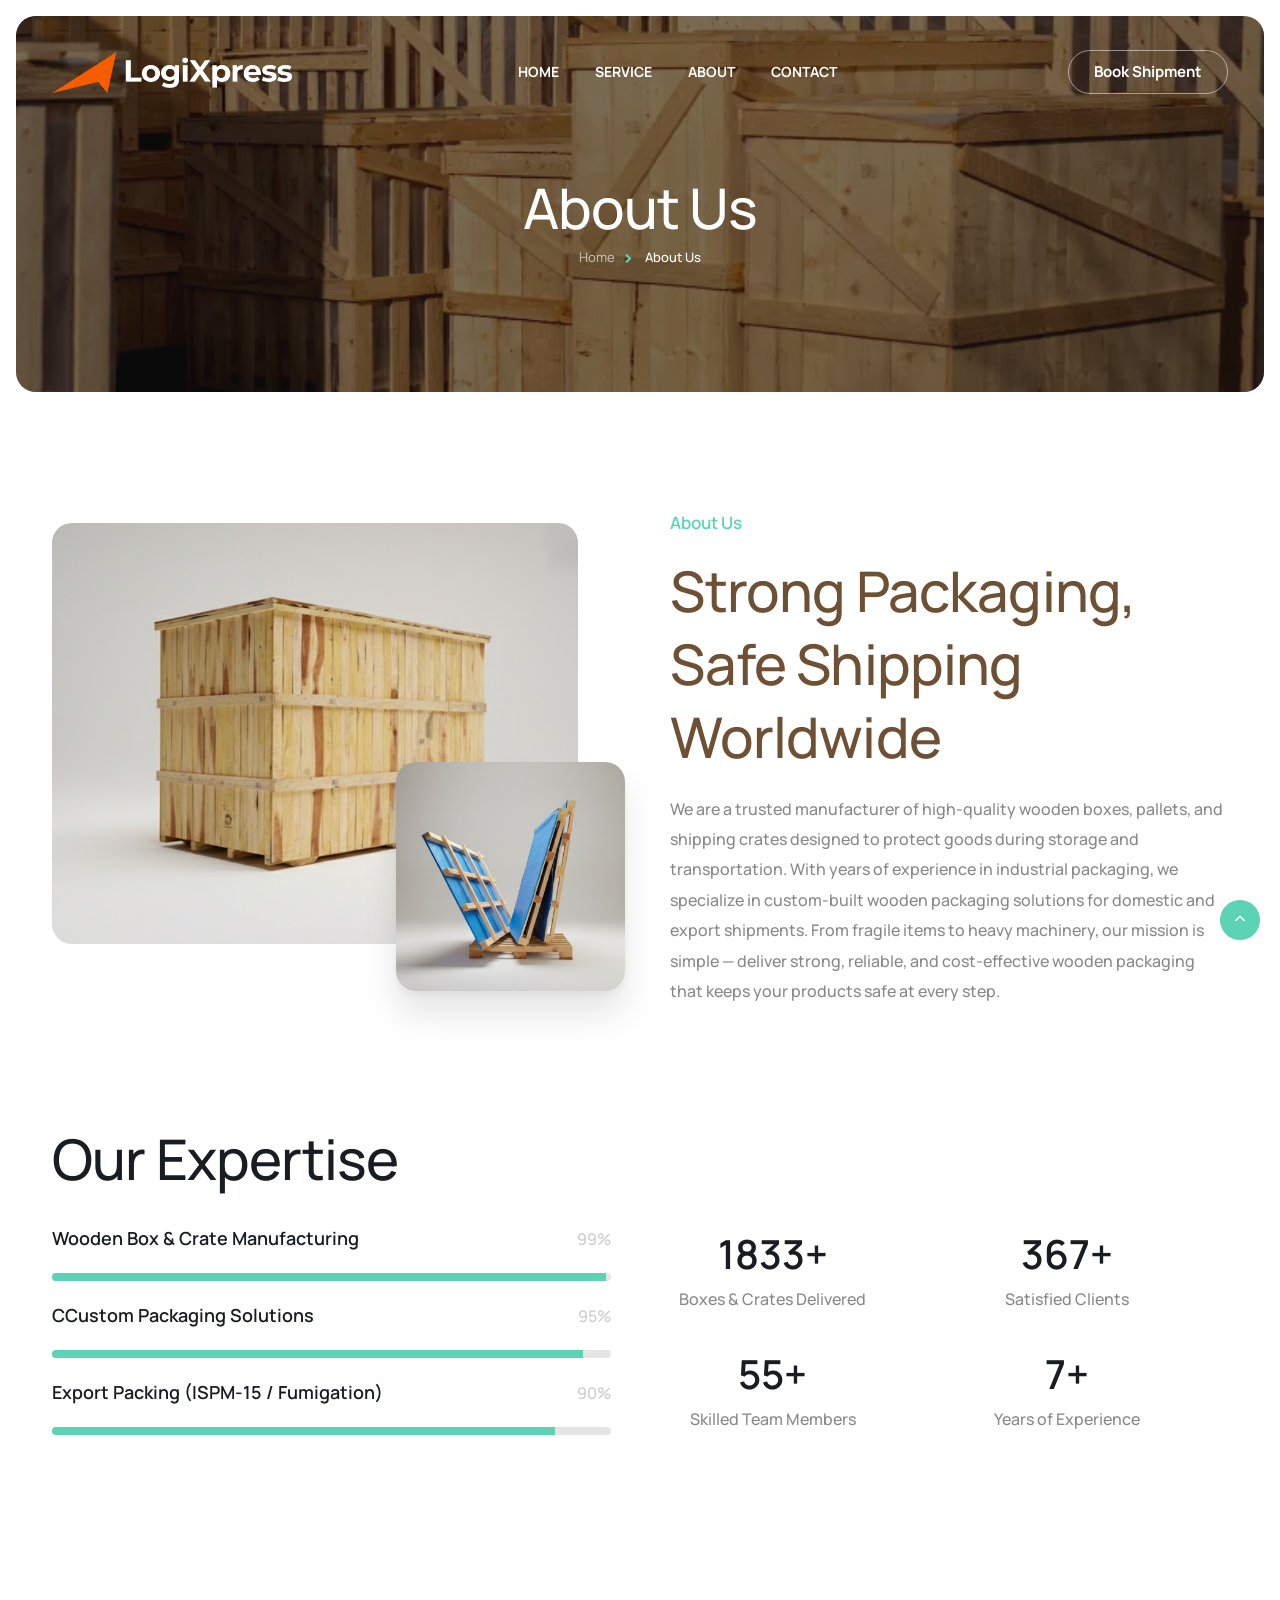
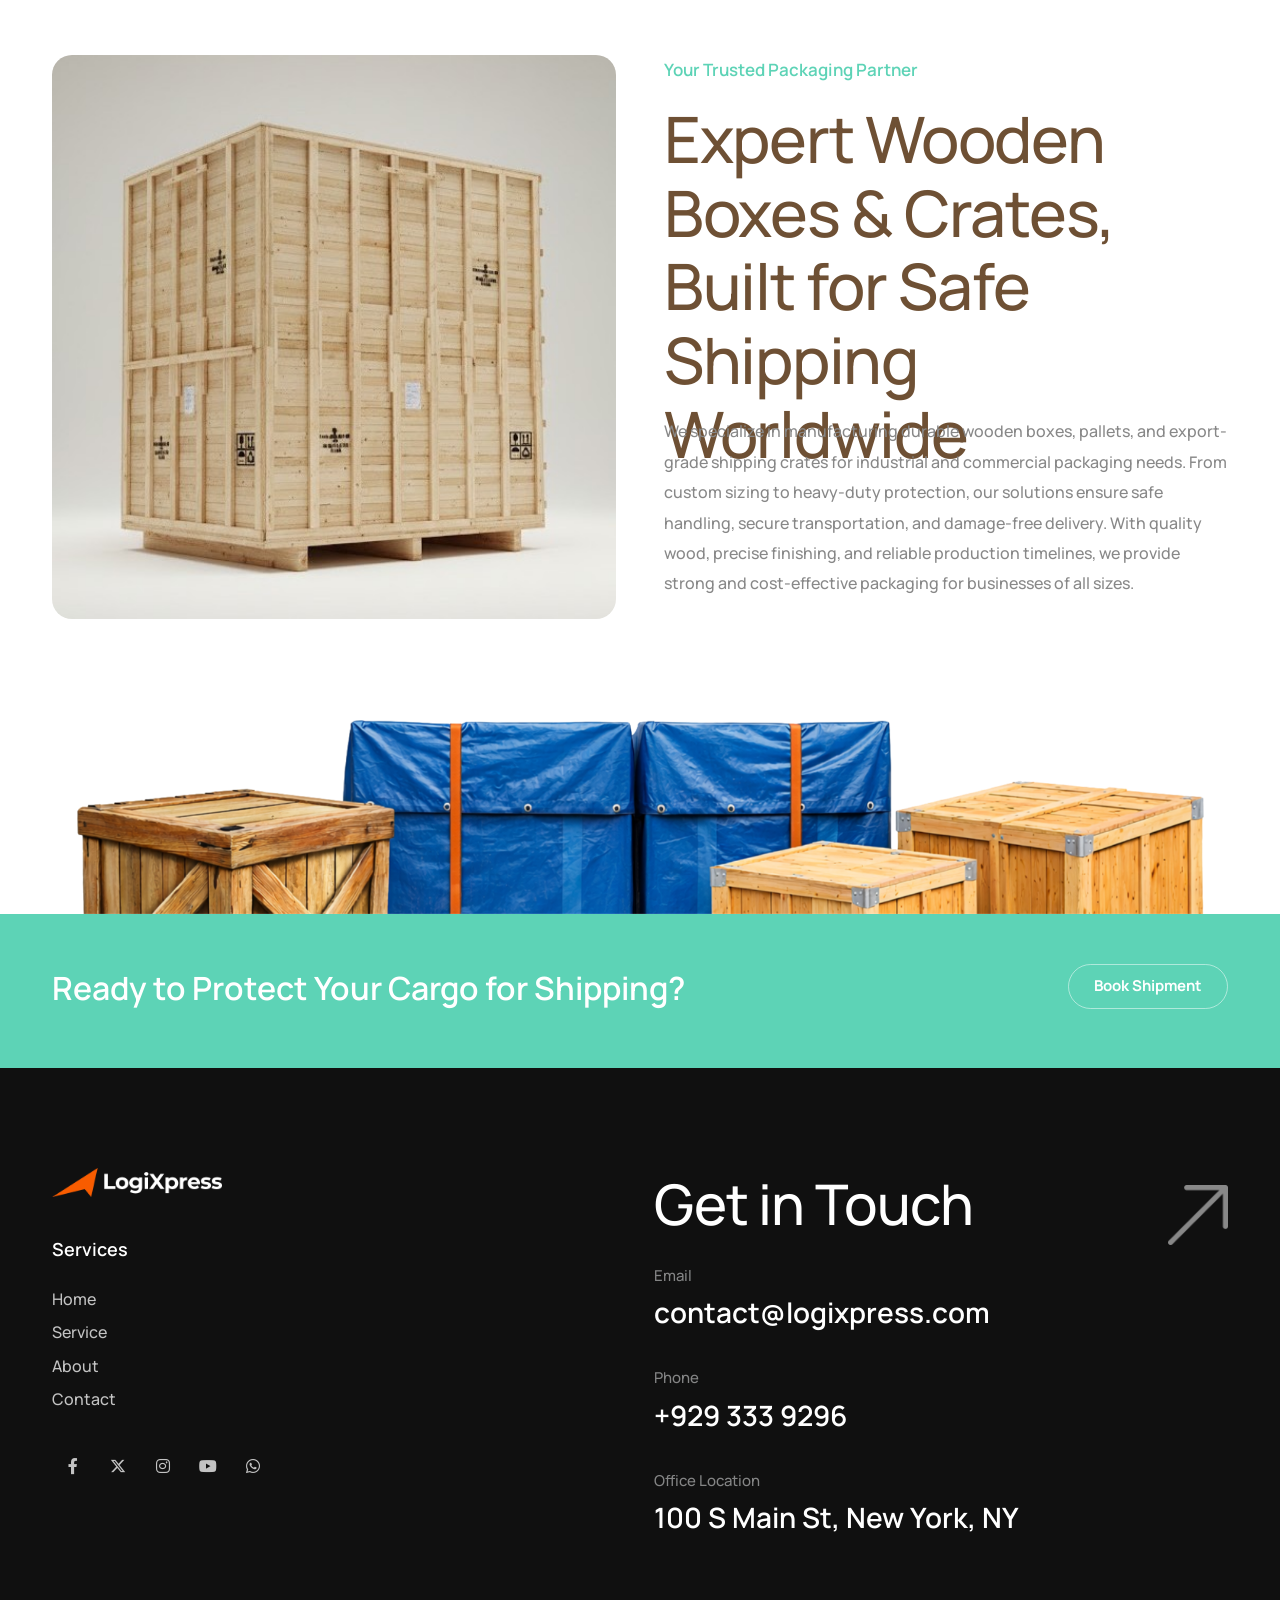
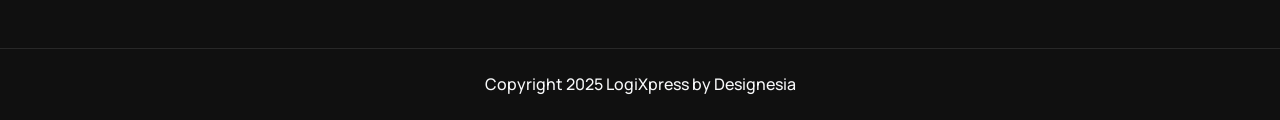
==== about.html @ d27d40cc "first commit" ====
<!DOCTYPE html>
<html lang="en">

<head>
    <title>LogiXpress - Transportation, Cargo & Logistics HTML Template</title>
    <link rel="icon" href="images/icon.webp" type="image/gif" sizes="16x16">
    <meta content="text/html;charset=utf-8" http-equiv="Content-Type">
    <meta content="width=device-width, initial-scale=1.0" name="viewport">
    <meta content="LogiXpress - Transportation, Cargo & Logistics HTML Template" name="description">
    <meta content="" name="keywords">
    <meta content="" name="author">
    <!-- CSS Files
    ================================================== -->
    <link href="css/bootstrap.min.css" rel="stylesheet" type="text/css" id="bootstrap">
    <link href="css/plugins.css" rel="stylesheet" type="text/css">
    <link href="css/swiper.css" rel="stylesheet" type="text/css">
    <link href="css/style.css" rel="stylesheet" type="text/css">
    <link href="css/coloring.css" rel="stylesheet" type="text/css">
    <!-- color scheme -->
    <link id="colors" href="css/colors/scheme-01.css" rel="stylesheet" type="text/css">

</head>

<body>
    <div id="wrapper">
        <a href="#" id="back-to-top"></a>

        <!-- page preloader begin -->
        <div id="de-loader"></div>

        <header class="header-static transparent mt-lg-4 pt-lg-2">
            <div class="container">
                <div class="row">
                    <div class="col-md-12">
                        <div class="de-flex sm-pt10">
                            <div class="de-flex-col">
                                <!-- logo begin -->
                                <div id="logo">
                                    <a href="index.html">
                                        <img class="logo-main" src="images/logo-white.webp" alt="">
                                        <img class="logo-scroll" src="images/logo-white.webp" alt="">
                                        <img class="logo-mobile" src="images/logo-white.webp" alt="">
                                    </a>
                                </div>
                                <!-- logo end -->
                            </div>
                            <div class="de-flex-col header-col-mid">
                                <!-- mainemenu begin -->
                                <ul id="mainmenu">
                                    <li><a class="menu-item" href="index.html">Home</a></li>
                                    <li><a class="menu-item" href="service-single.html">Service</a></li>
                                    <li><a class="menu-item" href="about.html">About</a></li>
                                    <li><a class="menu-item" href="contact.html">Contact</a></li>
                                </ul>
                                <!-- mainmenu end -->
                            </div>
                            <div class="de-flex-col">
                                <div class="menu_side_area">
                                    <a href="contact.html" class="btn-main btn-line fx-slide"><span>Book
                                            Shipment</span></a>
                                    <span id="menu-btn"></span>
                                </div>

                                <!-- <div id="btn-extra">
                                    <span></span>
                                    <span></span>
                                </div> -->
                            </div>
                        </div>
                    </div>
                </div>
            </div>
        </header>

        <div class="no-bottom no-top" id="content">

            <div id="top"></div>

            <section id="subheader" class="text-light sm-mt-90 relative rounded-1 overflow-hidden m-3"
                data-bgimage="url(images/about.webp) bottom">
                <div class="container relative z-2">
                    <div class="row gy-4 gx-5 align-items-center">
                        <div class="col-lg-12">
                            <h1 class="split">About Us</h1>
                            <ul class="crumb wow fadeInUp">
                                <li><a href="index.html">Home</a></li>
                                <li class="active">About Us</li>
                            </ul>
                        </div>
                    </div>
                </div>
                <!-- <div class="gradient-edge-bottom color op-7 h-80"></div> -->
                <div class="sw-overlay op-7"></div>
            </section>

            <section>
                <div class="container">
                    <div class="row g-4 align-items-center">
                        <div class="col-lg-6">
                            <div class="relative">
                                <div class="w-100 pe-5 pb-5 wow scaleIn">
                                    <img src="images/about-2.jpg" class="w-100 rounded-1" alt="Cargo logistics service">
                                </div>
                                <img src="images/about-3.jpg"
                                    class="w-40 rounded-1 abs end-0 bottom-0 z-2 soft-shadow wow scaleIn"
                                    data-wow-delay=".2s" alt="Freight transport">
                            </div>
                        </div>
                        <div class="col-lg-6">
                            <div class="ps-lg-3">
                                <div class="subtitle id-color wow fadeInUp" data-wow-delay=".2s"
                                    style="color: #5DD3B6;">About Us</div>
                                <h2 class="split" style="color: #6E5034;">Strong Packaging, Safe Shipping Worldwide</h2>
                                <p class="mb-0 wow fadeInUp" data-wow-delay=".6s">
                                    We are a trusted manufacturer of high-quality wooden boxes, pallets, and shipping
                                    crates designed to protect
                                    goods during storage and transportation. With years of experience in industrial
                                    packaging, we specialize in
                                    custom-built wooden packaging solutions for domestic and export shipments. From
                                    fragile items to heavy machinery,
                                    our mission is simple — deliver strong, reliable, and cost-effective wooden
                                    packaging that keeps your products
                                    safe at every step.
                                </p>
                            </div>
                        </div>

                        <div class="spacer-single"></div>

                        <div class="row g-4">
                            <div class="col-lg-12">
                                <h2 class="split mb-0">Our Expertise</h2>
                            </div>
                            <div class="col-lg-6">
                                <div class="skill-bar style-2">
                                    <h5>Wooden Box & Crate Manufacturing</h5>
                                    <div class="de-progress">
                                        <div class="value"></div>
                                        <div class="progress-bar" data-value="99%">
                                        </div>
                                    </div>
                                </div>

                                <div class="skill-bar style-2">
                                    <h5>CCustom Packaging Solutions</h5>
                                    <div class="de-progress">
                                        <div class="value"></div>
                                        <div class="progress-bar" data-value="95%">
                                        </div>
                                    </div>
                                </div>

                                <div class="skill-bar style-2">
                                    <h5>Export Packing (ISPM-15 / Fumigation)</h5>
                                    <div class="de-progress">
                                        <div class="value"></div>
                                        <div class="progress-bar" data-value="90%">
                                        </div>
                                    </div>
                                </div>

                            </div>

                            <div class="col-lg-6">
                                <div class="row g-4">
                                    <div class="col-md-6 text-center">
                                        <div class="de_count wow fadeInRight" data-wow-delay=".0s">
                                            <h3 class="fs-40 mb-0"><span class="timer" data-to="5000"
                                                    data-speed="3000">0</span>+</h3>
                                            Boxes & Crates Delivered
                                        </div>
                                    </div>
                                    <div class="col-md-6 text-center">
                                        <div class="de_count wow fadeInRight" data-wow-delay=".2s">
                                            <h3 class="fs-40 mb-0"><span class="timer" data-to="1000"
                                                    data-speed="3000">0</span>+</h3>
                                            Satisfied Clients
                                        </div>
                                    </div>
                                    <div class="col-md-6 text-center">
                                        <div class="de_count wow fadeInRight" data-wow-delay=".4s">
                                            <h3 class="fs-40 mb-0"><span class="timer" data-to="150"
                                                    data-speed="3000">0</span>+</h3>
                                            Skilled Team Members
                                        </div>
                                    </div>
                                    <div class="col-md-6 text-center">
                                        <div class="de_count wow fadeInRight" data-wow-delay=".6s">
                                            <h3 class="fs-40 mb-0"><span class="timer" data-to="20"
                                                    data-speed="3000">0</span>+</h3>
                                            Years of Experience
                                        </div>
                                    </div>
                                </div>
                            </div>
                        </div>

                    </div>

                </div>
            </section>

            <section>
                <div class="container relative z-1">
                    <div class="row g-4 gx-5">
                        <div class="col-lg-6">
                            <div class="relative">
                                <!-- <div class="abs bottom-0 end-0 m-5">
                                    <div class="p-4 mb-4 bg-color text-light rounded-1 text-center wow fadeInUp"
                                        data-wow-delay=".0s">
                                        <h1 class="fs-84 mb-1">15</h1>
                                        <div class="fs-16 lh-1-5">Years of Excellence</div>
                                    </div>
                                </div> -->
                                <img src="images/about-4.jpg" class="w-100 rounded-1" alt="">
                            </div>
                        </div>

                        <div class="col-lg-6">
                            <div class="h-100 relative">

                                <div class="subtitle id-color wow fadeInUp" data-wow-delay=".2s"
                                    style="color: #5DD3B6;">Your Trusted Packaging Partner</div>
                                <h1 class="split" data-wow-delay=".4s" style="color: #6E5034;">Expert Wooden Boxes &
                                    Crates, Built for Safe Shipping Worldwide</h1>

                                <div class="abs ol-lg-12 pos-sm-relative bottom-0">
                                    <!-- <div class="d-flex align-items-center justify-content-between border-bottom pb-4 mb-4 c wow fadeInUp"
                                        data-wow-delay=".9s">
                                    </div> -->
                                    <p>We specialize in manufacturing durable wooden boxes, pallets, and export-grade
                                        shipping crates for industrial and commercial packaging needs. From custom
                                        sizing to heavy-duty protection, our solutions ensure safe handling, secure
                                        transportation, and damage-free delivery. With quality wood, precise finishing,
                                        and reliable production timelines, we provide strong and cost-effective
                                        packaging for businesses of all sizes.</p>

                                </div>
                            </div>
                        </div>
                    </div>
                </div>
            </section>

            <section class="p-0 overflow-hidden" aria-label="section">
                <div class="container">
                    <div class="row">
                        <div class="col-lg-12">
                            <img src="images/footer-bg.png" class="w-100 wow fadeInUp" alt="">
                        </div>
                    </div>
                </div>
            </section>

            <section class="bg-color text-light pt-50 pb-50" style="background-color: #5DD3B6;">
                <div class="container">
                    <div class="row g-4">
                        <div class="col-md-9">
                            <h3 class="mb-0 fs-32 split">Ready to Protect Your Cargo for Shipping?</h3>
                        </div>
                        <div class="col-lg-3 text-lg-end">
                            <a class="btn-main fx-slide btn-line wow fadeInRight" data-wow-delay=".2s"
                                href="booking.html"><span>Book Shipment</span></a>
                        </div>
                    </div>
                </div>
            </section>

        </div>
        
        <footer class="text-light section-dark">
            <div class="container">
                <div class="row g-4 justify-content-between">
                    <div class="col-md-6">
                        <img src="images/logo-white.webp" class="w-170px mb-2" alt="">
                        <div class="spacer-single"></div>
                        <div class="row g-4">
                            <div class="col-md-6">
                                <div class="widget">
                                    <h5>Services</h5>
                                    <ul>
                                        <li><a href="index.html">Home</a></li>
                                        <li><a href="service-single.html">Service</a></li>
                                        <li><a href="about.html">About</a></li>
                                        <li><a href="contact.html">Contact</a></li>
                                    </ul>
                                </div>
                            </div>

                            <!-- <div class="col-md-6">
                                <div class="widget">
                                    <h5>Company</h5>
                                    <ul>
                                        <li><a href="index.html">Home</a></li>
                                        <li><a href="about.html">About Us</a></li>
                                        <li><a href="team.html">Our Team</a></li>
                                        <li><a href="careers.html">Careers</a></li>
                                        <li><a href="blog.html">Blog</a></li>
                                        <li><a href="contact.html">Contact</a></li>
                                    </ul>
                                </div>
                            </div> -->
                        </div>


                        <div class="social-icons mb-sm-30 text-center">
                            <a href="#"><i class="fa-brands fa-facebook-f"></i></a>
                            <a href="#"><i class="fa-brands fa-x-twitter"></i></a>
                            <a href="#"><i class="fa-brands fa-instagram"></i></a>
                            <a href="#"><i class="fa-brands fa-youtube"></i></a>
                            <a href="#"><i class="fa-brands fa-whatsapp"></i></a>
                        </div>
                    </div>

                    <div class="col-md-6">
                        <div class="d-flex align-items-center justify-content-between">
                            <h2>Get in Touch</h2>
                            <img src="images/ui/up-right-arrow.webp" class="w-60px op-5" alt="">
                        </div>

                        <div class="widget">
                            <div class="op-5 fs-15">Email</div>
                            <h3>contact@logixpress.com</h3>

                            <div class="spacer-20"></div>

                            <div class="op-5 fs-15">Phone</div>
                            <h3>+929 333 9296</h3>

                            <div class="spacer-20"></div>

                            <div class="op-5 fs-15">Office Location</div>
                            <h3>100 S Main St, New York, NY</h3>

                            <div class="spacer-20"></div>

                        </div>
                    </div>
                </div>
            </div>
            <div class="subfooter">
                <div class="container">
                    <div class="row">
                        <div class="col-md-12 text-center">
                            Copyright 2025 LogiXpress by Designesia
                        </div>
                    </div>
                </div>
            </div>
        </footer>
    </div>

    <!-- overlay content begin -->
    <div id="extra-wrap" class="text-light">
        <div id="btn-close">
            <span></span>
            <span></span>
        </div>

        <div id="extra-content">
            <img src="images/logo-white.webp" class="w-200px" alt="">

            <div class="spacer-30-line"></div>

            <h5>Our Services</h5>
            <ul class="ul-check">
                <li>Trucking</li>
                <li>Air Fright</li>
                <li>Ship Freight</li>
                <li>Rail Freight</li>
                <li>Warehousing</li>
                <li>Customs Brokerage</li>
                <li>Last-Mile Delivery</li>
                <li>Project Cargo</li>
            </ul>

            <div class="spacer-30-line"></div>

            <h5>Contact Us</h5>
            <div><i class="icofont-phone me-2 op-5"></i>+929 333 9296</div>
            <div><i class="icofont-location-pin me-2 op-5"></i>100 S Main St, New York, NY </div>
            <div><i class="icofont-envelope me-2 op-5"></i>contact@logixpress.com</div>

            <div class="spacer-30-line"></div>

            <h5>About Us</h5>
            <p>We are a trusted logistics and cargo solutions provider committed to delivering your goods safely,
                efficiently, and on time. With years of experience in freight forwarding, warehousing, and international
                shipping.</p>

            <div class="social-icons">
                <a href="#"><i class="fa-brands fa-facebook-f"></i></a>
                <a href="#"><i class="fa-brands fa-x-twitter"></i></a>
                <a href="#"><i class="fa-brands fa-instagram"></i></a>
                <a href="#"><i class="fa-brands fa-youtube"></i></a>
                <a href="#"><i class="fa-brands fa-whatsapp"></i></a>
            </div>
        </div>
    </div>
    <!-- overlay content end -->

    <!-- Javascript Files
    ================================================== -->
    <script src="js/plugins.js"></script>
    <script src="js/designesia.js"></script>
    <script src="js/swiper.js"></script>
    <script src="js/custom-swiper-1.js"></script>

</body>

</html>
---- css/plugins.css ----
@charset "UTF-8";
/*!
 * animate.css -http://daneden.me/animate
 * Version - 3.5.1
 * Licensed under the MIT license - http://opensource.org/licenses/MIT
 *
 * Copyright (c) 2016 Daniel Eden
 */
 .animated{-webkit-animation-duration:.8s;animation-duration:.8s;-webkit-animation-fill-mode:both;animation-fill-mode:both}.animated.infinite{-webkit-animation-iteration-count:infinite;animation-iteration-count:infinite}.animated.hinge{-webkit-animation-duration:2s;animation-duration:2s}.animated.flipOutX,.animated.flipOutY,.animated.bounceIn,.animated.bounceOut{-webkit-animation-duration:.75s;animation-duration:.75s}@-webkit-keyframes bounce{from,20%,53%,80%,to{-webkit-animation-timing-function:cubic-bezier(0.6, 0.03, 0.28, 0.98);animation-timing-function:cubic-bezier(0.6, 0.03, 0.28, 0.98);-webkit-transform:translate3d(0,0,0);transform:translate3d(0,0,0)}40%,43%{-webkit-animation-timing-function:cubic-bezier(.755,.05,.855,.06);animation-timing-function:cubic-bezier(.755,.05,.855,.06);-webkit-transform:translate3d(0,-30px,0);transform:translate3d(0,-30px,0)}70%{-webkit-animation-timing-function:cubic-bezier(.755,.05,.855,.06);animation-timing-function:cubic-bezier(.755,.05,.855,.06);-webkit-transform:translate3d(0,-15px,0);transform:translate3d(0,-15px,0)}90%{-webkit-transform:translate3d(0,-4px,0);transform:translate3d(0,-4px,0)}}@keyframes bounce{from,20%,53%,80%,to{-webkit-animation-timing-function:cubic-bezier(0.6, 0.03, 0.28, 0.98);animation-timing-function:cubic-bezier(0.6, 0.03, 0.28, 0.98);-webkit-transform:translate3d(0,0,0);transform:translate3d(0,0,0)}40%,43%{-webkit-animation-timing-function:cubic-bezier(.755,.05,.855,.06);animation-timing-function:cubic-bezier(.755,.05,.855,.06);-webkit-transform:translate3d(0,-30px,0);transform:translate3d(0,-30px,0)}70%{-webkit-animation-timing-function:cubic-bezier(.755,.05,.855,.06);animation-timing-function:cubic-bezier(.755,.05,.855,.06);-webkit-transform:translate3d(0,-15px,0);transform:translate3d(0,-15px,0)}90%{-webkit-transform:translate3d(0,-4px,0);transform:translate3d(0,-4px,0)}}.bounce{-webkit-animation-name:bounce;animation-name:bounce;-webkit-transform-origin:center bottom;transform-origin:center bottom}@-webkit-keyframes flash{from,50%,to{opacity:1}25%,75%{opacity:0}}@keyframes flash{from,50%,to{opacity:1}25%,75%{opacity:0}}.flash{-webkit-animation-name:flash;animation-name:flash}@-webkit-keyframes pulse{from{-webkit-transform:scale3d(1,1,1);transform:scale3d(1,1,1)}50%{-webkit-transform:scale3d(1.05,1.05,1.05);transform:scale3d(1.05,1.05,1.05)}to{-webkit-transform:scale3d(1,1,1);transform:scale3d(1,1,1)}}@keyframes pulse{from{-webkit-transform:scale3d(1,1,1);transform:scale3d(1,1,1)}50%{-webkit-transform:scale3d(1.05,1.05,1.05);transform:scale3d(1.05,1.05,1.05)}to{-webkit-transform:scale3d(1,1,1);transform:scale3d(1,1,1)}}.pulse{-webkit-animation-name:pulse;animation-name:pulse}@-webkit-keyframes rubberBand{from{-webkit-transform:scale3d(1,1,1);transform:scale3d(1,1,1)}30%{-webkit-transform:scale3d(1.25,.75,1);transform:scale3d(1.25,.75,1)}40%{-webkit-transform:scale3d(.75,1.25,1);transform:scale3d(.75,1.25,1)}50%{-webkit-transform:scale3d(1.15,.85,1);transform:scale3d(1.15,.85,1)}65%{-webkit-transform:scale3d(.95,1.05,1);transform:scale3d(.95,1.05,1)}75%{-webkit-transform:scale3d(1.05,.95,1);transform:scale3d(1.05,.95,1)}to{-webkit-transform:scale3d(1,1,1);transform:scale3d(1,1,1)}}@keyframes rubberBand{from{-webkit-transform:scale3d(1,1,1);transform:scale3d(1,1,1)}30%{-webkit-transform:scale3d(1.25,.75,1);transform:scale3d(1.25,.75,1)}40%{-webkit-transform:scale3d(.75,1.25,1);transform:scale3d(.75,1.25,1)}50%{-webkit-transform:scale3d(1.15,.85,1);transform:scale3d(1.15,.85,1)}65%{-webkit-transform:scale3d(.95,1.05,1);transform:scale3d(.95,1.05,1)}75%{-webkit-transform:scale3d(1.05,.95,1);transform:scale3d(1.05,.95,1)}to{-webkit-transform:scale3d(1,1,1);transform:scale3d(1,1,1)}}.rubberBand{-webkit-animation-name:rubberBand;animation-name:rubberBand}@-webkit-keyframes shake{from,to{-webkit-transform:translate3d(0,0,0);transform:translate3d(0,0,0)}10%,30%,50%,70%,90%{-webkit-transform:translate3d(-10px,0,0);transform:translate3d(-10px,0,0)}20%,40%,60%,80%{-webkit-transform:translate3d(10px,0,0);transform:translate3d(10px,0,0)}}@keyframes shake{from,to{-webkit-transform:translate3d(0,0,0);transform:translate3d(0,0,0)}10%,30%,50%,70%,90%{-webkit-transform:translate3d(-10px,0,0);transform:translate3d(-10px,0,0)}20%,40%,60%,80%{-webkit-transform:translate3d(10px,0,0);transform:translate3d(10px,0,0)}}.shake{-webkit-animation-name:shake;animation-name:shake}@-webkit-keyframes headShake{0%{-webkit-transform:translateX(0);transform:translateX(0)}6.5%{-webkit-transform:translateX(-6px) rotateY(-9deg);transform:translateX(-6px) rotateY(-9deg)}18.5%{-webkit-transform:translateX(5px) rotateY(7deg);transform:translateX(5px) rotateY(7deg)}31.5%{-webkit-transform:translateX(-3px) rotateY(-5deg);transform:translateX(-3px) rotateY(-5deg)}43.5%{-webkit-transform:translateX(2px) rotateY(3deg);transform:translateX(2px) rotateY(3deg)}50%{-webkit-transform:translateX(0);transform:translateX(0)}}@keyframes headShake{0%{-webkit-transform:translateX(0);transform:translateX(0)}6.5%{-webkit-transform:translateX(-6px) rotateY(-9deg);transform:translateX(-6px) rotateY(-9deg)}18.5%{-webkit-transform:translateX(5px) rotateY(7deg);transform:translateX(5px) rotateY(7deg)}31.5%{-webkit-transform:translateX(-3px) rotateY(-5deg);transform:translateX(-3px) rotateY(-5deg)}43.5%{-webkit-transform:translateX(2px) rotateY(3deg);transform:translateX(2px) rotateY(3deg)}50%{-webkit-transform:translateX(0);transform:translateX(0)}}.headShake{-webkit-animation-timing-function:ease-in-out;animation-timing-function:ease-in-out;-webkit-animation-name:headShake;animation-name:headShake}@-webkit-keyframes swing{20%{-webkit-transform:rotate3d(0,0,1,15deg);transform:rotate3d(0,0,1,15deg)}40%{-webkit-transform:rotate3d(0,0,1,-10deg);transform:rotate3d(0,0,1,-10deg)}60%{-webkit-transform:rotate3d(0,0,1,5deg);transform:rotate3d(0,0,1,5deg)}80%{-webkit-transform:rotate3d(0,0,1,-5deg);transform:rotate3d(0,0,1,-5deg)}to{-webkit-transform:rotate3d(0,0,1,0deg);transform:rotate3d(0,0,1,0deg)}}@keyframes swing{20%{-webkit-transform:rotate3d(0,0,1,15deg);transform:rotate3d(0,0,1,15deg)}40%{-webkit-transform:rotate3d(0,0,1,-10deg);transform:rotate3d(0,0,1,-10deg)}60%{-webkit-transform:rotate3d(0,0,1,5deg);transform:rotate3d(0,0,1,5deg)}80%{-webkit-transform:rotate3d(0,0,1,-5deg);transform:rotate3d(0,0,1,-5deg)}to{-webkit-transform:rotate3d(0,0,1,0deg);transform:rotate3d(0,0,1,0deg)}}.swing{-webkit-transform-origin:top center;transform-origin:top center;-webkit-animation-name:swing;animation-name:swing}@-webkit-keyframes tada{from{-webkit-transform:scale3d(1,1,1);transform:scale3d(1,1,1)}10%,20%{-webkit-transform:scale3d(.9,.9,.9) rotate3d(0,0,1,-3deg);transform:scale3d(.9,.9,.9) rotate3d(0,0,1,-3deg)}30%,50%,70%,90%{-webkit-transform:scale3d(1.1,1.1,1.1) rotate3d(0,0,1,3deg);transform:scale3d(1.1,1.1,1.1) rotate3d(0,0,1,3deg)}40%,60%,80%{-webkit-transform:scale3d(1.1,1.1,1.1) rotate3d(0,0,1,-3deg);transform:scale3d(1.1,1.1,1.1) rotate3d(0,0,1,-3deg)}to{-webkit-transform:scale3d(1,1,1);transform:scale3d(1,1,1)}}@keyframes tada{from{-webkit-transform:scale3d(1,1,1);transform:scale3d(1,1,1)}10%,20%{-webkit-transform:scale3d(.9,.9,.9) rotate3d(0,0,1,-3deg);transform:scale3d(.9,.9,.9) rotate3d(0,0,1,-3deg)}30%,50%,70%,90%{-webkit-transform:scale3d(1.1,1.1,1.1) rotate3d(0,0,1,3deg);transform:scale3d(1.1,1.1,1.1) rotate3d(0,0,1,3deg)}40%,60%,80%{-webkit-transform:scale3d(1.1,1.1,1.1) rotate3d(0,0,1,-3deg);transform:scale3d(1.1,1.1,1.1) rotate3d(0,0,1,-3deg)}to{-webkit-transform:scale3d(1,1,1);transform:scale3d(1,1,1)}}.tada{-webkit-animation-name:tada;animation-name:tada}@-webkit-keyframes wobble{from{-webkit-transform:none;transform:none}15%{-webkit-transform:translate3d(-25%,0,0) rotate3d(0,0,1,-5deg);transform:translate3d(-25%,0,0) rotate3d(0,0,1,-5deg)}30%{-webkit-transform:translate3d(20%,0,0) rotate3d(0,0,1,3deg);transform:translate3d(20%,0,0) rotate3d(0,0,1,3deg)}45%{-webkit-transform:translate3d(-15%,0,0) rotate3d(0,0,1,-3deg);transform:translate3d(-15%,0,0) rotate3d(0,0,1,-3deg)}60%{-webkit-transform:translate3d(10%,0,0) rotate3d(0,0,1,2deg);transform:translate3d(10%,0,0) rotate3d(0,0,1,2deg)}75%{-webkit-transform:translate3d(-5%,0,0) rotate3d(0,0,1,-1deg);transform:translate3d(-5%,0,0) rotate3d(0,0,1,-1deg)}to{-webkit-transform:none;transform:none}}@keyframes wobble{from{-webkit-transform:none;transform:none}15%{-webkit-transform:translate3d(-25%,0,0) rotate3d(0,0,1,-5deg);transform:translate3d(-25%,0,0) rotate3d(0,0,1,-5deg)}30%{-webkit-transform:translate3d(20%,0,0) rotate3d(0,0,1,3deg);transform:translate3d(20%,0,0) rotate3d(0,0,1,3deg)}45%{-webkit-transform:translate3d(-15%,0,0) rotate3d(0,0,1,-3deg);transform:translate3d(-15%,0,0) rotate3d(0,0,1,-3deg)}60%{-webkit-transform:translate3d(10%,0,0) rotate3d(0,0,1,2deg);transform:translate3d(10%,0,0) rotate3d(0,0,1,2deg)}75%{-webkit-transform:translate3d(-5%,0,0) rotate3d(0,0,1,-1deg);transform:translate3d(-5%,0,0) rotate3d(0,0,1,-1deg)}to{-webkit-transform:none;transform:none}}.wobble{-webkit-animation-name:wobble;animation-name:wobble}@-webkit-keyframes jello{from,11.1%,to{-webkit-transform:none;transform:none}22.2%{-webkit-transform:skewX(-12.5deg) skewY(-12.5deg);transform:skewX(-12.5deg) skewY(-12.5deg)}33.3%{-webkit-transform:skewX(6.25deg) skewY(6.25deg);transform:skewX(6.25deg) skewY(6.25deg)}44.4%{-webkit-transform:skewX(-3.125deg) skewY(-3.125deg);transform:skewX(-3.125deg) skewY(-3.125deg)}55.5%{-webkit-transform:skewX(1.5625deg) skewY(1.5625deg);transform:skewX(1.5625deg) skewY(1.5625deg)}66.6%{-webkit-transform:skewX(-0.78125deg) skewY(-0.78125deg);transform:skewX(-0.78125deg) skewY(-0.78125deg)}77.7%{-webkit-transform:skewX(0.390625deg) skewY(0.390625deg);transform:skewX(0.390625deg) skewY(0.390625deg)}88.8%{-webkit-transform:skewX(-0.1953125deg) skewY(-0.1953125deg);transform:skewX(-0.1953125deg) skewY(-0.1953125deg)}}@keyframes jello{from,11.1%,to{-webkit-transform:none;transform:none}22.2%{-webkit-transform:skewX(-12.5deg) skewY(-12.5deg);transform:skewX(-12.5deg) skewY(-12.5deg)}33.3%{-webkit-transform:skewX(6.25deg) skewY(6.25deg);transform:skewX(6.25deg) skewY(6.25deg)}44.4%{-webkit-transform:skewX(-3.125deg) skewY(-3.125deg);transform:skewX(-3.125deg) skewY(-3.125deg)}55.5%{-webkit-transform:skewX(1.5625deg) skewY(1.5625deg);transform:skewX(1.5625deg) skewY(1.5625deg)}66.6%{-webkit-transform:skewX(-0.78125deg) skewY(-0.78125deg);transform:skewX(-0.78125deg) skewY(-0.78125deg)}77.7%{-webkit-transform:skewX(0.390625deg) skewY(0.390625deg);transform:skewX(0.390625deg) skewY(0.390625deg)}88.8%{-webkit-transform:skewX(-0.1953125deg) skewY(-0.1953125deg);transform:skewX(-0.1953125deg) skewY(-0.1953125deg)}}.jello{-webkit-animation-name:jello;animation-name:jello;-webkit-transform-origin:center;transform-origin:center}@-webkit-keyframes bounceIn{from,20%,40%,60%,80%,to{-webkit-animation-timing-function:cubic-bezier(0.6, 0.03, 0.28, 0.98);animation-timing-function:cubic-bezier(0.6, 0.03, 0.28, 0.98)}0%{opacity:0;-webkit-transform:scale3d(.3,.3,.3);transform:scale3d(.3,.3,.3)}20%{-webkit-transform:scale3d(1.1,1.1,1.1);transform:scale3d(1.1,1.1,1.1)}40%{-webkit-transform:scale3d(.9,.9,.9);transform:scale3d(.9,.9,.9)}60%{opacity:1;-webkit-transform:scale3d(1.03,1.03,1.03);transform:scale3d(1.03,1.03,1.03)}80%{-webkit-transform:scale3d(.97,.97,.97);transform:scale3d(.97,.97,.97)}to{opacity:1;-webkit-transform:scale3d(1,1,1);transform:scale3d(1,1,1)}}@keyframes bounceIn{from,20%,40%,60%,80%,to{-webkit-animation-timing-function:cubic-bezier(0.6, 0.03, 0.28, 0.98);animation-timing-function:cubic-bezier(0.6, 0.03, 0.28, 0.98)}0%{opacity:0;-webkit-transform:scale3d(.3,.3,.3);transform:scale3d(.3,.3,.3)}20%{-webkit-transform:scale3d(1.1,1.1,1.1);transform:scale3d(1.1,1.1,1.1)}40%{-webkit-transform:scale3d(.9,.9,.9);transform:scale3d(.9,.9,.9)}60%{opacity:1;-webkit-transform:scale3d(1.03,1.03,1.03);transform:scale3d(1.03,1.03,1.03)}80%{-webkit-transform:scale3d(.97,.97,.97);transform:scale3d(.97,.97,.97)}to{opacity:1;-webkit-transform:scale3d(1,1,1);transform:scale3d(1,1,1)}}.bounceIn{-webkit-animation-name:bounceIn;animation-name:bounceIn}@-webkit-keyframes bounceInDown{from,60%,75%,90%,to{-webkit-animation-timing-function:cubic-bezier(0.6, 0.03, 0.28, 0.98);animation-timing-function:cubic-bezier(0.6, 0.03, 0.28, 0.98)}0%{opacity:0;-webkit-transform:translate3d(0,-3000px,0);transform:translate3d(0,-3000px,0)}60%{opacity:1;-webkit-transform:translate3d(0,25px,0);transform:translate3d(0,25px,0)}75%{-webkit-transform:translate3d(0,-10px,0);transform:translate3d(0,-10px,0)}90%{-webkit-transform:translate3d(0,5px,0);transform:translate3d(0,5px,0)}to{-webkit-transform:none;transform:none}}@keyframes bounceInDown{from,60%,75%,90%,to{-webkit-animation-timing-function:cubic-bezier(0.6, 0.03, 0.28, 0.98);animation-timing-function:cubic-bezier(0.6, 0.03, 0.28, 0.98)}0%{opacity:0;-webkit-transform:translate3d(0,-3000px,0);transform:translate3d(0,-3000px,0)}60%{opacity:1;-webkit-transform:translate3d(0,25px,0);transform:translate3d(0,25px,0)}75%{-webkit-transform:translate3d(0,-10px,0);transform:translate3d(0,-10px,0)}90%{-webkit-transform:translate3d(0,5px,0);transform:translate3d(0,5px,0)}to{-webkit-transform:none;transform:none}}.bounceInDown{-webkit-animation-name:bounceInDown;animation-name:bounceInDown}@-webkit-keyframes bounceInLeft{from,60%,75%,90%,to{-webkit-animation-timing-function:cubic-bezier(0.6, 0.03, 0.28, 0.98);animation-timing-function:cubic-bezier(0.6, 0.03, 0.28, 0.98)}0%{opacity:0;-webkit-transform:translate3d(-3000px,0,0);transform:translate3d(-3000px,0,0)}60%{opacity:1;-webkit-transform:translate3d(25px,0,0);transform:translate3d(25px,0,0)}75%{-webkit-transform:translate3d(-10px,0,0);transform:translate3d(-10px,0,0)}90%{-webkit-transform:translate3d(5px,0,0);transform:translate3d(5px,0,0)}to{-webkit-transform:none;transform:none}}@keyframes bounceInLeft{from,60%,75%,90%,to{-webkit-animation-timing-function:cubic-bezier(0.6, 0.03, 0.28, 0.98);animation-timing-function:cubic-bezier(0.6, 0.03, 0.28, 0.98)}0%{opacity:0;-webkit-transform:translate3d(-3000px,0,0);transform:translate3d(-3000px,0,0)}60%{opacity:1;-webkit-transform:translate3d(25px,0,0);transform:translate3d(25px,0,0)}75%{-webkit-transform:translate3d(-10px,0,0);transform:translate3d(-10px,0,0)}90%{-webkit-transform:translate3d(5px,0,0);transform:translate3d(5px,0,0)}to{-webkit-transform:none;transform:none}}.bounceInLeft{-webkit-animation-name:bounceInLeft;animation-name:bounceInLeft}@-webkit-keyframes bounceInRight{from,60%,75%,90%,to{-webkit-animation-timing-function:cubic-bezier(0.6, 0.03, 0.28, 0.98);animation-timing-function:cubic-bezier(0.6, 0.03, 0.28, 0.98)}from{opacity:0;-webkit-transform:translate3d(3000px,0,0);transform:translate3d(3000px,0,0)}60%{opacity:1;-webkit-transform:translate3d(-25px,0,0);transform:translate3d(-25px,0,0)}75%{-webkit-transform:translate3d(10px,0,0);transform:translate3d(10px,0,0)}90%{-webkit-transform:translate3d(-5px,0,0);transform:translate3d(-5px,0,0)}to{-webkit-transform:none;transform:none}}@keyframes bounceInRight{from,60%,75%,90%,to{-webkit-animation-timing-function:cubic-bezier(0.6, 0.03, 0.28, 0.98);animation-timing-function:cubic-bezier(0.6, 0.03, 0.28, 0.98)}from{opacity:0;-webkit-transform:translate3d(3000px,0,0);transform:translate3d(3000px,0,0)}60%{opacity:1;-webkit-transform:translate3d(-25px,0,0);transform:translate3d(-25px,0,0)}75%{-webkit-transform:translate3d(10px,0,0);transform:translate3d(10px,0,0)}90%{-webkit-transform:translate3d(-5px,0,0);transform:translate3d(-5px,0,0)}to{-webkit-transform:none;transform:none}}.bounceInRight{-webkit-animation-name:bounceInRight;animation-name:bounceInRight}@-webkit-keyframes bounceInUp{from,60%,75%,90%,to{-webkit-animation-timing-function:cubic-bezier(0.6, 0.03, 0.28, 0.98);animation-timing-function:cubic-bezier(0.6, 0.03, 0.28, 0.98)}from{opacity:0;-webkit-transform:translate3d(0,3000px,0);transform:translate3d(0,3000px,0)}60%{opacity:1;-webkit-transform:translate3d(0,-20px,0);transform:translate3d(0,-20px,0)}75%{-webkit-transform:translate3d(0,10px,0);transform:translate3d(0,10px,0)}90%{-webkit-transform:translate3d(0,-5px,0);transform:translate3d(0,-5px,0)}to{-webkit-transform:translate3d(0,0,0);transform:translate3d(0,0,0)}}@keyframes bounceInUp{from,60%,75%,90%,to{-webkit-animation-timing-function:cubic-bezier(0.6, 0.03, 0.28, 0.98);animation-timing-function:cubic-bezier(0.6, 0.03, 0.28, 0.98)}from{opacity:0;-webkit-transform:translate3d(0,3000px,0);transform:translate3d(0,3000px,0)}60%{opacity:1;-webkit-transform:translate3d(0,-20px,0);transform:translate3d(0,-20px,0)}75%{-webkit-transform:translate3d(0,10px,0);transform:translate3d(0,10px,0)}90%{-webkit-transform:translate3d(0,-5px,0);transform:translate3d(0,-5px,0)}to{-webkit-transform:translate3d(0,0,0);transform:translate3d(0,0,0)}}.bounceInUp{-webkit-animation-name:bounceInUp;animation-name:bounceInUp}@-webkit-keyframes bounceOut{20%{-webkit-transform:scale3d(.9,.9,.9);transform:scale3d(.9,.9,.9)}50%,55%{opacity:1;-webkit-transform:scale3d(1.1,1.1,1.1);transform:scale3d(1.1,1.1,1.1)}to{opacity:0;-webkit-transform:scale3d(.3,.3,.3);transform:scale3d(.3,.3,.3)}}@keyframes bounceOut{20%{-webkit-transform:scale3d(.9,.9,.9);transform:scale3d(.9,.9,.9)}50%,55%{opacity:1;-webkit-transform:scale3d(1.1,1.1,1.1);transform:scale3d(1.1,1.1,1.1)}to{opacity:0;-webkit-transform:scale3d(.3,.3,.3);transform:scale3d(.3,.3,.3)}}.bounceOut{-webkit-animation-name:bounceOut;animation-name:bounceOut}@-webkit-keyframes bounceOutDown{20%{-webkit-transform:translate3d(0,10px,0);transform:translate3d(0,10px,0)}40%,45%{opacity:1;-webkit-transform:translate3d(0,-20px,0);transform:translate3d(0,-20px,0)}to{opacity:0;-webkit-transform:translate3d(0,2000px,0);transform:translate3d(0,2000px,0)}}@keyframes bounceOutDown{20%{-webkit-transform:translate3d(0,10px,0);transform:translate3d(0,10px,0)}40%,45%{opacity:1;-webkit-transform:translate3d(0,-20px,0);transform:translate3d(0,-20px,0)}to{opacity:0;-webkit-transform:translate3d(0,2000px,0);transform:translate3d(0,2000px,0)}}.bounceOutDown{-webkit-animation-name:bounceOutDown;animation-name:bounceOutDown}@-webkit-keyframes bounceOutLeft{20%{opacity:1;-webkit-transform:translate3d(20px,0,0);transform:translate3d(20px,0,0)}to{opacity:0;-webkit-transform:translate3d(-2000px,0,0);transform:translate3d(-2000px,0,0)}}@keyframes bounceOutLeft{20%{opacity:1;-webkit-transform:translate3d(20px,0,0);transform:translate3d(20px,0,0)}to{opacity:0;-webkit-transform:translate3d(-2000px,0,0);transform:translate3d(-2000px,0,0)}}.bounceOutLeft{-webkit-animation-name:bounceOutLeft;animation-name:bounceOutLeft}@-webkit-keyframes bounceOutRight{20%{opacity:1;-webkit-transform:translate3d(-20px,0,0);transform:translate3d(-20px,0,0)}to{opacity:0;-webkit-transform:translate3d(2000px,0,0);transform:translate3d(2000px,0,0)}}@keyframes bounceOutRight{20%{opacity:1;-webkit-transform:translate3d(-20px,0,0);transform:translate3d(-20px,0,0)}to{opacity:0;-webkit-transform:translate3d(2000px,0,0);transform:translate3d(2000px,0,0)}}.bounceOutRight{-webkit-animation-name:bounceOutRight;animation-name:bounceOutRight}@-webkit-keyframes bounceOutUp{20%{-webkit-transform:translate3d(0,-10px,0);transform:translate3d(0,-10px,0)}40%,45%{opacity:1;-webkit-transform:translate3d(0,20px,0);transform:translate3d(0,20px,0)}to{opacity:0;-webkit-transform:translate3d(0,-2000px,0);transform:translate3d(0,-2000px,0)}}@keyframes bounceOutUp{20%{-webkit-transform:translate3d(0,-10px,0);transform:translate3d(0,-10px,0)}40%,45%{opacity:1;-webkit-transform:translate3d(0,20px,0);transform:translate3d(0,20px,0)}to{opacity:0;-webkit-transform:translate3d(0,-2000px,0);transform:translate3d(0,-2000px,0)}}.bounceOutUp{-webkit-animation-name:bounceOutUp;animation-name:bounceOutUp}@-webkit-keyframes fadeIn{from{opacity:0}to{opacity:1}}@keyframes fadeIn{from{opacity:0}to{opacity:1}}.fadeIn{-webkit-animation-name:fadeIn;animation-name:fadeIn}@-webkit-keyframes fadeInDown{from{opacity:0;-webkit-transform:translate3d(0,-30%,0);transform:translate3d(0,-30%,0)}to{opacity:1;-webkit-transform:none;transform:none}}@keyframes fadeInDown{from{opacity:0;-webkit-transform:translate3d(0,-30%,0);transform:translate3d(0,-30%,0)}to{opacity:1;-webkit-transform:none;transform:none}}.fadeInDown{-webkit-animation-name:fadeInDown;animation-name:fadeInDown}@-webkit-keyframes fadeInDownBig{from{opacity:0;-webkit-transform:translate3d(0,-2000px,0);transform:translate3d(0,-2000px,0)}to{opacity:1;-webkit-transform:none;transform:none}}@keyframes fadeInDownBig{from{opacity:0;-webkit-transform:translate3d(0,-2000px,0);transform:translate3d(0,-2000px,0)}to{opacity:1;-webkit-transform:none;transform:none}}.fadeInDownBig{-webkit-animation-name:fadeInDownBig;animation-name:fadeInDownBig}@-webkit-keyframes fadeInLeft{from{opacity:0;-webkit-transform:translate3d(-10%,0,0);transform:translate3d(-10%,0,0)}to{opacity:1;-webkit-transform:none;transform:none}}@keyframes fadeInLeft{from{opacity:0;-webkit-transform:translate3d(-10%,0,0);transform:translate3d(-10%,0,0)}to{opacity:1;-webkit-transform:none;transform:none}}.fadeInLeft{-webkit-animation-name:fadeInLeft;animation-name:fadeInLeft}@-webkit-keyframes fadeInLeftBig{from{opacity:0;-webkit-transform:translate3d(-2000px,0,0);transform:translate3d(-2000px,0,0)}to{opacity:1;-webkit-transform:none;transform:none}}@keyframes fadeInLeftBig{from{opacity:0;-webkit-transform:translate3d(-2000px,0,0);transform:translate3d(-2000px,0,0)}to{opacity:1;-webkit-transform:none;transform:none}}.fadeInLeftBig{-webkit-animation-name:fadeInLeftBig;animation-name:fadeInLeftBig}@-webkit-keyframes fadeInRight{from{opacity:0;-webkit-transform:translate3d(10%,0,0);transform:translate3d(10%,0,0)}to{opacity:1;-webkit-transform:none;transform:none}}@keyframes fadeInRight{from{opacity:0;-webkit-transform:translate3d(10%,0,0);transform:translate3d(10%,0,0)}to{opacity:1;-webkit-transform:none;transform:none}}.fadeInRight{-webkit-animation-name:fadeInRight;animation-name:fadeInRight}@-webkit-keyframes fadeInRightBig{from{opacity:0;-webkit-transform:translate3d(2000px,0,0);transform:translate3d(2000px,0,0)}to{opacity:1;-webkit-transform:none;transform:none}}@keyframes fadeInRightBig{from{opacity:0;-webkit-transform:translate3d(2000px,0,0);transform:translate3d(2000px,0,0)}to{opacity:1;-webkit-transform:none;transform:none}}.fadeInRightBig{-webkit-animation-name:fadeInRightBig;animation-name:fadeInRightBig}@-webkit-keyframes fadeInUp{from{opacity:0;-webkit-transform:translate3d(0,30%,0);transform:translate3d(0,30%,0)}to{opacity:1;-webkit-transform:none;transform:none}}@keyframes fadeInUp{from{opacity:0;-webkit-transform:translate3d(0,30%,0);transform:translate3d(0,30%,0)}to{opacity:1;-webkit-transform:none;transform:none}}.fadeInUp{-webkit-animation-name:fadeInUp;animation-name:fadeInUp}@-webkit-keyframes fadeInUpBig{from{opacity:0;-webkit-transform:translate3d(0,2000px,0);transform:translate3d(0,2000px,0)}to{opacity:1;-webkit-transform:none;transform:none}}@keyframes fadeInUpBig{from{opacity:0;-webkit-transform:translate3d(0,2000px,0);transform:translate3d(0,2000px,0)}to{opacity:1;-webkit-transform:none;transform:none}}.fadeInUpBig{-webkit-animation-name:fadeInUpBig;animation-name:fadeInUpBig}@-webkit-keyframes fadeOut{from{opacity:1}to{opacity:0}}@keyframes fadeOut{from{opacity:1}to{opacity:0}}.fadeOut{-webkit-animation-name:fadeOut;animation-name:fadeOut}@-webkit-keyframes fadeOutDown{from{opacity:1}to{opacity:0;-webkit-transform:translate3d(0,30%,0);transform:translate3d(0,30%,0)}}@keyframes fadeOutDown{from{opacity:1}to{opacity:0;-webkit-transform:translate3d(0,30%,0);transform:translate3d(0,30%,0)}}.fadeOutDown{-webkit-animation-name:fadeOutDown;animation-name:fadeOutDown}@-webkit-keyframes fadeOutDownBig{from{opacity:1}to{opacity:0;-webkit-transform:translate3d(0,2000px,0);transform:translate3d(0,2000px,0)}}@keyframes fadeOutDownBig{from{opacity:1}to{opacity:0;-webkit-transform:translate3d(0,2000px,0);transform:translate3d(0,2000px,0)}}.fadeOutDownBig{-webkit-animation-name:fadeOutDownBig;animation-name:fadeOutDownBig}@-webkit-keyframes fadeOutLeft{from{opacity:1}to{opacity:0;-webkit-transform:translate3d(-10%,0,0);transform:translate3d(-10%,0,0)}}@keyframes fadeOutLeft{from{opacity:1}to{opacity:0;-webkit-transform:translate3d(-10%,0,0);transform:translate3d(-10%,0,0)}}.fadeOutLeft{-webkit-animation-name:fadeOutLeft;animation-name:fadeOutLeft}@-webkit-keyframes fadeOutLeftBig{from{opacity:1}to{opacity:0;-webkit-transform:translate3d(-2000px,0,0);transform:translate3d(-2000px,0,0)}}@keyframes fadeOutLeftBig{from{opacity:1}to{opacity:0;-webkit-transform:translate3d(-2000px,0,0);transform:translate3d(-2000px,0,0)}}.fadeOutLeftBig{-webkit-animation-name:fadeOutLeftBig;animation-name:fadeOutLeftBig}@-webkit-keyframes fadeOutRight{from{opacity:1}to{opacity:0;-webkit-transform:translate3d(10%,0,0);transform:translate3d(10%,0,0)}}@keyframes fadeOutRight{from{opacity:1}to{opacity:0;-webkit-transform:translate3d(10%,0,0);transform:translate3d(10%,0,0)}}.fadeOutRight{-webkit-animation-name:fadeOutRight;animation-name:fadeOutRight}@-webkit-keyframes fadeOutRightBig{from{opacity:1}to{opacity:0;-webkit-transform:translate3d(2000px,0,0);transform:translate3d(2000px,0,0)}}@keyframes fadeOutRightBig{from{opacity:1}to{opacity:0;-webkit-transform:translate3d(2000px,0,0);transform:translate3d(2000px,0,0)}}.fadeOutRightBig{-webkit-animation-name:fadeOutRightBig;animation-name:fadeOutRightBig}@-webkit-keyframes fadeOutUp{from{opacity:1}to{opacity:0;-webkit-transform:translate3d(0,-30%,0);transform:translate3d(0,-30%,0)}}@keyframes fadeOutUp{from{opacity:1}to{opacity:0;-webkit-transform:translate3d(0,-30%,0);transform:translate3d(0,-30%,0)}}.fadeOutUp{-webkit-animation-name:fadeOutUp;animation-name:fadeOutUp}@-webkit-keyframes fadeOutUpBig{from{opacity:1}to{opacity:0;-webkit-transform:translate3d(0,-2000px,0);transform:translate3d(0,-2000px,0)}}@keyframes fadeOutUpBig{from{opacity:1}to{opacity:0;-webkit-transform:translate3d(0,-2000px,0);transform:translate3d(0,-2000px,0)}}.fadeOutUpBig{-webkit-animation-name:fadeOutUpBig;animation-name:fadeOutUpBig}@-webkit-keyframes flip{from{-webkit-transform:perspective(400px) rotate3d(0,1,0,-360deg);transform:perspective(400px) rotate3d(0,1,0,-360deg);-webkit-animation-timing-function:ease-out;animation-timing-function:ease-out}40%{-webkit-transform:perspective(400px) translate3d(0,0,150px) rotate3d(0,1,0,-190deg);transform:perspective(400px) translate3d(0,0,150px) rotate3d(0,1,0,-190deg);-webkit-animation-timing-function:ease-out;animation-timing-function:ease-out}50%{-webkit-transform:perspective(400px) translate3d(0,0,150px) rotate3d(0,1,0,-170deg);transform:perspective(400px) translate3d(0,0,150px) rotate3d(0,1,0,-170deg);-webkit-animation-timing-function:ease-in;animation-timing-function:ease-in}80%{-webkit-transform:perspective(400px) scale3d(.95,.95,.95);transform:perspective(400px) scale3d(.95,.95,.95);-webkit-animation-timing-function:ease-in;animation-timing-function:ease-in}to{-webkit-transform:perspective(400px);transform:perspective(400px);-webkit-animation-timing-function:ease-in;animation-timing-function:ease-in}}@keyframes flip{from{-webkit-transform:perspective(400px) rotate3d(0,1,0,-360deg);transform:perspective(400px) rotate3d(0,1,0,-360deg);-webkit-animation-timing-function:ease-out;animation-timing-function:ease-out}40%{-webkit-transform:perspective(400px) translate3d(0,0,150px) rotate3d(0,1,0,-190deg);transform:perspective(400px) translate3d(0,0,150px) rotate3d(0,1,0,-190deg);-webkit-animation-timing-function:ease-out;animation-timing-function:ease-out}50%{-webkit-transform:perspective(400px) translate3d(0,0,150px) rotate3d(0,1,0,-170deg);transform:perspective(400px) translate3d(0,0,150px) rotate3d(0,1,0,-170deg);-webkit-animation-timing-function:ease-in;animation-timing-function:ease-in}80%{-webkit-transform:perspective(400px) scale3d(.95,.95,.95);transform:perspective(400px) scale3d(.95,.95,.95);-webkit-animation-timing-function:ease-in;animation-timing-function:ease-in}to{-webkit-transform:perspective(400px);transform:perspective(400px);-webkit-animation-timing-function:ease-in;animation-timing-function:ease-in}}.animated.flip{-webkit-backface-visibility:visible;backface-visibility:visible;-webkit-animation-name:flip;animation-name:flip}@-webkit-keyframes flipInX{from{-webkit-transform:perspective(400px) rotate3d(1,0,0,90deg);transform:perspective(400px) rotate3d(1,0,0,90deg);-webkit-animation-timing-function:ease-in;animation-timing-function:ease-in;opacity:0}40%{-webkit-transform:perspective(400px) rotate3d(1,0,0,-20deg);transform:perspective(400px) rotate3d(1,0,0,-20deg);-webkit-animation-timing-function:ease-in;animation-timing-function:ease-in}60%{-webkit-transform:perspective(400px) rotate3d(1,0,0,10deg);transform:perspective(400px) rotate3d(1,0,0,10deg);opacity:1}80%{-webkit-transform:perspective(400px) rotate3d(1,0,0,-5deg);transform:perspective(400px) rotate3d(1,0,0,-5deg)}to{-webkit-transform:perspective(400px);transform:perspective(400px)}}@keyframes flipInX{from{-webkit-transform:perspective(400px) rotate3d(1,0,0,90deg);transform:perspective(400px) rotate3d(1,0,0,90deg);-webkit-animation-timing-function:ease-in;animation-timing-function:ease-in;opacity:0}40%{-webkit-transform:perspective(400px) rotate3d(1,0,0,-20deg);transform:perspective(400px) rotate3d(1,0,0,-20deg);-webkit-animation-timing-function:ease-in;animation-timing-function:ease-in}60%{-webkit-transform:perspective(400px) rotate3d(1,0,0,10deg);transform:perspective(400px) rotate3d(1,0,0,10deg);opacity:1}80%{-webkit-transform:perspective(400px) rotate3d(1,0,0,-5deg);transform:perspective(400px) rotate3d(1,0,0,-5deg)}to{-webkit-transform:perspective(400px);transform:perspective(400px)}}.flipInX{-webkit-backface-visibility:visible!important;backface-visibility:visible!important;-webkit-animation-name:flipInX;animation-name:flipInX}@-webkit-keyframes flipInY{from{-webkit-transform:perspective(400px) rotate3d(0,1,0,90deg);transform:perspective(400px) rotate3d(0,1,0,90deg);-webkit-animation-timing-function:ease-in;animation-timing-function:ease-in;opacity:0}40%{-webkit-transform:perspective(400px) rotate3d(0,1,0,-20deg);transform:perspective(400px) rotate3d(0,1,0,-20deg);-webkit-animation-timing-function:ease-in;animation-timing-function:ease-in}60%{-webkit-transform:perspective(400px) rotate3d(0,1,0,10deg);transform:perspective(400px) rotate3d(0,1,0,10deg);opacity:1}80%{-webkit-transform:perspective(400px) rotate3d(0,1,0,-5deg);transform:perspective(400px) rotate3d(0,1,0,-5deg)}to{-webkit-transform:perspective(400px);transform:perspective(400px)}}@keyframes flipInY{from{-webkit-transform:perspective(400px) rotate3d(0,1,0,90deg);transform:perspective(400px) rotate3d(0,1,0,90deg);-webkit-animation-timing-function:ease-in;animation-timing-function:ease-in;opacity:0}40%{-webkit-transform:perspective(400px) rotate3d(0,1,0,-20deg);transform:perspective(400px) rotate3d(0,1,0,-20deg);-webkit-animation-timing-function:ease-in;animation-timing-function:ease-in}60%{-webkit-transform:perspective(400px) rotate3d(0,1,0,10deg);transform:perspective(400px) rotate3d(0,1,0,10deg);opacity:1}80%{-webkit-transform:perspective(400px) rotate3d(0,1,0,-5deg);transform:perspective(400px) rotate3d(0,1,0,-5deg)}to{-webkit-transform:perspective(400px);transform:perspective(400px)}}.flipInY{-webkit-backface-visibility:visible!important;backface-visibility:visible!important;-webkit-animation-name:flipInY;animation-name:flipInY}@-webkit-keyframes flipOutX{from{-webkit-transform:perspective(400px);transform:perspective(400px)}30%{-webkit-transform:perspective(400px) rotate3d(1,0,0,-20deg);transform:perspective(400px) rotate3d(1,0,0,-20deg);opacity:1}to{-webkit-transform:perspective(400px) rotate3d(1,0,0,90deg);transform:perspective(400px) rotate3d(1,0,0,90deg);opacity:0}}@keyframes flipOutX{from{-webkit-transform:perspective(400px);transform:perspective(400px)}30%{-webkit-transform:perspective(400px) rotate3d(1,0,0,-20deg);transform:perspective(400px) rotate3d(1,0,0,-20deg);opacity:1}to{-webkit-transform:perspective(400px) rotate3d(1,0,0,90deg);transform:perspective(400px) rotate3d(1,0,0,90deg);opacity:0}}.flipOutX{-webkit-animation-name:flipOutX;animation-name:flipOutX;-webkit-backface-visibility:visible!important;backface-visibility:visible!important}@-webkit-keyframes flipOutY{from{-webkit-transform:perspective(400px);transform:perspective(400px)}30%{-webkit-transform:perspective(400px) rotate3d(0,1,0,-15deg);transform:perspective(400px) rotate3d(0,1,0,-15deg);opacity:1}to{-webkit-transform:perspective(400px) rotate3d(0,1,0,90deg);transform:perspective(400px) rotate3d(0,1,0,90deg);opacity:0}}@keyframes flipOutY{from{-webkit-transform:perspective(400px);transform:perspective(400px)}30%{-webkit-transform:perspective(400px) rotate3d(0,1,0,-15deg);transform:perspective(400px) rotate3d(0,1,0,-15deg);opacity:1}to{-webkit-transform:perspective(400px) rotate3d(0,1,0,90deg);transform:perspective(400px) rotate3d(0,1,0,90deg);opacity:0}}.flipOutY{-webkit-backface-visibility:visible!important;backface-visibility:visible!important;-webkit-animation-name:flipOutY;animation-name:flipOutY}@-webkit-keyframes lightSpeedIn{from{-webkit-transform:translate3d(10%,0,0) skewX(-30deg);transform:translate3d(10%,0,0) skewX(-30deg);opacity:0}60%{-webkit-transform:skewX(20deg);transform:skewX(20deg);opacity:1}80%{-webkit-transform:skewX(-5deg);transform:skewX(-5deg);opacity:1}to{-webkit-transform:none;transform:none;opacity:1}}@keyframes lightSpeedIn{from{-webkit-transform:translate3d(10%,0,0) skewX(-30deg);transform:translate3d(10%,0,0) skewX(-30deg);opacity:0}60%{-webkit-transform:skewX(20deg);transform:skewX(20deg);opacity:1}80%{-webkit-transform:skewX(-5deg);transform:skewX(-5deg);opacity:1}to{-webkit-transform:none;transform:none;opacity:1}}.lightSpeedIn{-webkit-animation-name:lightSpeedIn;animation-name:lightSpeedIn;-webkit-animation-timing-function:ease-out;animation-timing-function:ease-out}@-webkit-keyframes lightSpeedOut{from{opacity:1}to{-webkit-transform:translate3d(10%,0,0) skewX(30deg);transform:translate3d(10%,0,0) skewX(30deg);opacity:0}}@keyframes lightSpeedOut{from{opacity:1}to{-webkit-transform:translate3d(10%,0,0) skewX(30deg);transform:translate3d(10%,0,0) skewX(30deg);opacity:0}}.lightSpeedOut{-webkit-animation-name:lightSpeedOut;animation-name:lightSpeedOut;-webkit-animation-timing-function:ease-in;animation-timing-function:ease-in}@-webkit-keyframes rotateIn{from{-webkit-transform-origin:center;transform-origin:center;-webkit-transform:rotate3d(0,0,1,-200deg);transform:rotate3d(0,0,1,-200deg);opacity:0}to{-webkit-transform-origin:center;transform-origin:center;-webkit-transform:none;transform:none;opacity:1}}@keyframes rotateIn{from{-webkit-transform-origin:center;transform-origin:center;-webkit-transform:rotate3d(0,0,1,-200deg);transform:rotate3d(0,0,1,-200deg);opacity:0}to{-webkit-transform-origin:center;transform-origin:center;-webkit-transform:none;transform:none;opacity:1}}.rotateIn{-webkit-animation-name:rotateIn;animation-name:rotateIn}@-webkit-keyframes rotateInDownLeft{from{-webkit-transform-origin:left bottom;transform-origin:left bottom;-webkit-transform:rotate3d(0,0,1,-45deg);transform:rotate3d(0,0,1,-45deg);opacity:0}to{-webkit-transform-origin:left bottom;transform-origin:left bottom;-webkit-transform:none;transform:none;opacity:1}}@keyframes rotateInDownLeft{from{-webkit-transform-origin:left bottom;transform-origin:left bottom;-webkit-transform:rotate3d(0,0,1,-45deg);transform:rotate3d(0,0,1,-45deg);opacity:0}to{-webkit-transform-origin:left bottom;transform-origin:left bottom;-webkit-transform:none;transform:none;opacity:1}}.rotateInDownLeft{-webkit-animation-name:rotateInDownLeft;animation-name:rotateInDownLeft}@-webkit-keyframes rotateInDownRight{from{-webkit-transform-origin:right bottom;transform-origin:right bottom;-webkit-transform:rotate3d(0,0,1,45deg);transform:rotate3d(0,0,1,45deg);opacity:0}to{-webkit-transform-origin:right bottom;transform-origin:right bottom;-webkit-transform:none;transform:none;opacity:1}}@keyframes rotateInDownRight{from{-webkit-transform-origin:right bottom;transform-origin:right bottom;-webkit-transform:rotate3d(0,0,1,45deg);transform:rotate3d(0,0,1,45deg);opacity:0}to{-webkit-transform-origin:right bottom;transform-origin:right bottom;-webkit-transform:none;transform:none;opacity:1}}.rotateInDownRight{-webkit-animation-name:rotateInDownRight;animation-name:rotateInDownRight}@-webkit-keyframes rotateInUpLeft{from{-webkit-transform-origin:left bottom;transform-origin:left bottom;-webkit-transform:rotate3d(0,0,1,45deg);transform:rotate3d(0,0,1,45deg);opacity:0}to{-webkit-transform-origin:left bottom;transform-origin:left bottom;-webkit-transform:none;transform:none;opacity:1}}@keyframes rotateInUpLeft{from{-webkit-transform-origin:left bottom;transform-origin:left bottom;-webkit-transform:rotate3d(0,0,1,45deg);transform:rotate3d(0,0,1,45deg);opacity:0}to{-webkit-transform-origin:left bottom;transform-origin:left bottom;-webkit-transform:none;transform:none;opacity:1}}.rotateInUpLeft{-webkit-animation-name:rotateInUpLeft;animation-name:rotateInUpLeft}@-webkit-keyframes rotateInUpRight{from{-webkit-transform-origin:right bottom;transform-origin:right bottom;-webkit-transform:rotate3d(0,0,1,-90deg);transform:rotate3d(0,0,1,-90deg);opacity:0}to{-webkit-transform-origin:right bottom;transform-origin:right bottom;-webkit-transform:none;transform:none;opacity:1}}@keyframes rotateInUpRight{from{-webkit-transform-origin:right bottom;transform-origin:right bottom;-webkit-transform:rotate3d(0,0,1,-90deg);transform:rotate3d(0,0,1,-90deg);opacity:0}to{-webkit-transform-origin:right bottom;transform-origin:right bottom;-webkit-transform:none;transform:none;opacity:1}}.rotateInUpRight{-webkit-animation-name:rotateInUpRight;animation-name:rotateInUpRight}@-webkit-keyframes rotateOut{from{-webkit-transform-origin:center;transform-origin:center;opacity:1}to{-webkit-transform-origin:center;transform-origin:center;-webkit-transform:rotate3d(0,0,1,200deg);transform:rotate3d(0,0,1,200deg);opacity:0}}@keyframes rotateOut{from{-webkit-transform-origin:center;transform-origin:center;opacity:1}to{-webkit-transform-origin:center;transform-origin:center;-webkit-transform:rotate3d(0,0,1,200deg);transform:rotate3d(0,0,1,200deg);opacity:0}}.rotateOut{-webkit-animation-name:rotateOut;animation-name:rotateOut}@-webkit-keyframes rotateOutDownLeft{from{-webkit-transform-origin:left bottom;transform-origin:left bottom;opacity:1}to{-webkit-transform-origin:left bottom;transform-origin:left bottom;-webkit-transform:rotate3d(0,0,1,45deg);transform:rotate3d(0,0,1,45deg);opacity:0}}@keyframes rotateOutDownLeft{from{-webkit-transform-origin:left bottom;transform-origin:left bottom;opacity:1}to{-webkit-transform-origin:left bottom;transform-origin:left bottom;-webkit-transform:rotate3d(0,0,1,45deg);transform:rotate3d(0,0,1,45deg);opacity:0}}.rotateOutDownLeft{-webkit-animation-name:rotateOutDownLeft;animation-name:rotateOutDownLeft}@-webkit-keyframes rotateOutDownRight{from{-webkit-transform-origin:right bottom;transform-origin:right bottom;opacity:1}to{-webkit-transform-origin:right bottom;transform-origin:right bottom;-webkit-transform:rotate3d(0,0,1,-45deg);transform:rotate3d(0,0,1,-45deg);opacity:0}}@keyframes rotateOutDownRight{from{-webkit-transform-origin:right bottom;transform-origin:right bottom;opacity:1}to{-webkit-transform-origin:right bottom;transform-origin:right bottom;-webkit-transform:rotate3d(0,0,1,-45deg);transform:rotate3d(0,0,1,-45deg);opacity:0}}.rotateOutDownRight{-webkit-animation-name:rotateOutDownRight;animation-name:rotateOutDownRight}@-webkit-keyframes rotateOutUpLeft{from{-webkit-transform-origin:left bottom;transform-origin:left bottom;opacity:1}to{-webkit-transform-origin:left bottom;transform-origin:left bottom;-webkit-transform:rotate3d(0,0,1,-45deg);transform:rotate3d(0,0,1,-45deg);opacity:0}}@keyframes rotateOutUpLeft{from{-webkit-transform-origin:left bottom;transform-origin:left bottom;opacity:1}to{-webkit-transform-origin:left bottom;transform-origin:left bottom;-webkit-transform:rotate3d(0,0,1,-45deg);transform:rotate3d(0,0,1,-45deg);opacity:0}}.rotateOutUpLeft{-webkit-animation-name:rotateOutUpLeft;animation-name:rotateOutUpLeft}@-webkit-keyframes rotateOutUpRight{from{-webkit-transform-origin:right bottom;transform-origin:right bottom;opacity:1}to{-webkit-transform-origin:right bottom;transform-origin:right bottom;-webkit-transform:rotate3d(0,0,1,90deg);transform:rotate3d(0,0,1,90deg);opacity:0}}@keyframes rotateOutUpRight{from{-webkit-transform-origin:right bottom;transform-origin:right bottom;opacity:1}to{-webkit-transform-origin:right bottom;transform-origin:right bottom;-webkit-transform:rotate3d(0,0,1,90deg);transform:rotate3d(0,0,1,90deg);opacity:0}}.rotateOutUpRight{-webkit-animation-name:rotateOutUpRight;animation-name:rotateOutUpRight}@-webkit-keyframes hinge{0%{-webkit-transform-origin:top left;transform-origin:top left;-webkit-animation-timing-function:ease-in-out;animation-timing-function:ease-in-out}20%,60%{-webkit-transform:rotate3d(0,0,1,80deg);transform:rotate3d(0,0,1,80deg);-webkit-transform-origin:top left;transform-origin:top left;-webkit-animation-timing-function:ease-in-out;animation-timing-function:ease-in-out}40%,80%{-webkit-transform:rotate3d(0,0,1,60deg);transform:rotate3d(0,0,1,60deg);-webkit-transform-origin:top left;transform-origin:top left;-webkit-animation-timing-function:ease-in-out;animation-timing-function:ease-in-out;opacity:1}to{-webkit-transform:translate3d(0,700px,0);transform:translate3d(0,700px,0);opacity:0}}@keyframes hinge{0%{-webkit-transform-origin:top left;transform-origin:top left;-webkit-animation-timing-function:ease-in-out;animation-timing-function:ease-in-out}20%,60%{-webkit-transform:rotate3d(0,0,1,80deg);transform:rotate3d(0,0,1,80deg);-webkit-transform-origin:top left;transform-origin:top left;-webkit-animation-timing-function:ease-in-out;animation-timing-function:ease-in-out}40%,80%{-webkit-transform:rotate3d(0,0,1,60deg);transform:rotate3d(0,0,1,60deg);-webkit-transform-origin:top left;transform-origin:top left;-webkit-animation-timing-function:ease-in-out;animation-timing-function:ease-in-out;opacity:1}to{-webkit-transform:translate3d(0,700px,0);transform:translate3d(0,700px,0);opacity:0}}.hinge{-webkit-animation-name:hinge;animation-name:hinge}@-webkit-keyframes rollIn{from{opacity:0;-webkit-transform:translate3d(-10%,0,0) rotate3d(0,0,1,-120deg);transform:translate3d(-10%,0,0) rotate3d(0,0,1,-120deg)}to{opacity:1;-webkit-transform:none;transform:none}}@keyframes rollIn{from{opacity:0;-webkit-transform:translate3d(-10%,0,0) rotate3d(0,0,1,-120deg);transform:translate3d(-10%,0,0) rotate3d(0,0,1,-120deg)}to{opacity:1;-webkit-transform:none;transform:none}}.rollIn{-webkit-animation-name:rollIn;animation-name:rollIn}@-webkit-keyframes rollOut{from{opacity:1}to{opacity:0;-webkit-transform:translate3d(10%,0,0) rotate3d(0,0,1,120deg);transform:translate3d(10%,0,0) rotate3d(0,0,1,120deg)}}@keyframes rollOut{from{opacity:1}to{opacity:0;-webkit-transform:translate3d(10%,0,0) rotate3d(0,0,1,120deg);transform:translate3d(10%,0,0) rotate3d(0,0,1,120deg)}}.rollOut{-webkit-animation-name:rollOut;animation-name:rollOut}@-webkit-keyframes zoomIn{from{opacity:0;-webkit-transform:scale3d(.3,.3,.3);transform:scale3d(.3,.3,.3)}50%{opacity:1}}@keyframes zoomIn{from{opacity:0;-webkit-transform:scale3d(.3,.3,.3);transform:scale3d(.3,.3,.3)}50%{opacity:1}}.zoomIn{-webkit-animation-name:zoomIn;animation-name:zoomIn}@-webkit-keyframes zoomInDown{from{opacity:0;-webkit-transform:scale3d(.1,.1,.1) translate3d(0,-1000px,0);transform:scale3d(.1,.1,.1) translate3d(0,-1000px,0);-webkit-animation-timing-function:cubic-bezier(.55,.055,.675,.19);animation-timing-function:cubic-bezier(.55,.055,.675,.19)}60%{opacity:1;-webkit-transform:scale3d(.475,.475,.475) translate3d(0,60px,0);transform:scale3d(.475,.475,.475) translate3d(0,60px,0);-webkit-animation-timing-function:cubic-bezier(.175,.885,.32,1);animation-timing-function:cubic-bezier(.175,.885,.32,1)}}@keyframes zoomInDown{from{opacity:0;-webkit-transform:scale3d(.1,.1,.1) translate3d(0,-1000px,0);transform:scale3d(.1,.1,.1) translate3d(0,-1000px,0);-webkit-animation-timing-function:cubic-bezier(.55,.055,.675,.19);animation-timing-function:cubic-bezier(.55,.055,.675,.19)}60%{opacity:1;-webkit-transform:scale3d(.475,.475,.475) translate3d(0,60px,0);transform:scale3d(.475,.475,.475) translate3d(0,60px,0);-webkit-animation-timing-function:cubic-bezier(.175,.885,.32,1);animation-timing-function:cubic-bezier(.175,.885,.32,1)}}.zoomInDown{-webkit-animation-name:zoomInDown;animation-name:zoomInDown}@-webkit-keyframes zoomInLeft{from{opacity:0;-webkit-transform:scale3d(.1,.1,.1) translate3d(-1000px,0,0);transform:scale3d(.1,.1,.1) translate3d(-1000px,0,0);-webkit-animation-timing-function:cubic-bezier(.55,.055,.675,.19);animation-timing-function:cubic-bezier(.55,.055,.675,.19)}60%{opacity:1;-webkit-transform:scale3d(.475,.475,.475) translate3d(10px,0,0);transform:scale3d(.475,.475,.475) translate3d(10px,0,0);-webkit-animation-timing-function:cubic-bezier(.175,.885,.32,1);animation-timing-function:cubic-bezier(.175,.885,.32,1)}}@keyframes zoomInLeft{from{opacity:0;-webkit-transform:scale3d(.1,.1,.1) translate3d(-1000px,0,0);transform:scale3d(.1,.1,.1) translate3d(-1000px,0,0);-webkit-animation-timing-function:cubic-bezier(.55,.055,.675,.19);animation-timing-function:cubic-bezier(.55,.055,.675,.19)}60%{opacity:1;-webkit-transform:scale3d(.475,.475,.475) translate3d(10px,0,0);transform:scale3d(.475,.475,.475) translate3d(10px,0,0);-webkit-animation-timing-function:cubic-bezier(.175,.885,.32,1);animation-timing-function:cubic-bezier(.175,.885,.32,1)}}.zoomInLeft{-webkit-animation-name:zoomInLeft;animation-name:zoomInLeft}@-webkit-keyframes zoomInRight{from{opacity:0;-webkit-transform:scale3d(.1,.1,.1) translate3d(1000px,0,0);transform:scale3d(.1,.1,.1) translate3d(1000px,0,0);-webkit-animation-timing-function:cubic-bezier(.55,.055,.675,.19);animation-timing-function:cubic-bezier(.55,.055,.675,.19)}60%{opacity:1;-webkit-transform:scale3d(.475,.475,.475) translate3d(-10px,0,0);transform:scale3d(.475,.475,.475) translate3d(-10px,0,0);-webkit-animation-timing-function:cubic-bezier(.175,.885,.32,1);animation-timing-function:cubic-bezier(.175,.885,.32,1)}}@keyframes zoomInRight{from{opacity:0;-webkit-transform:scale3d(.1,.1,.1) translate3d(1000px,0,0);transform:scale3d(.1,.1,.1) translate3d(1000px,0,0);-webkit-animation-timing-function:cubic-bezier(.55,.055,.675,.19);animation-timing-function:cubic-bezier(.55,.055,.675,.19)}60%{opacity:1;-webkit-transform:scale3d(.475,.475,.475) translate3d(-10px,0,0);transform:scale3d(.475,.475,.475) translate3d(-10px,0,0);-webkit-animation-timing-function:cubic-bezier(.175,.885,.32,1);animation-timing-function:cubic-bezier(.175,.885,.32,1)}}.zoomInRight{-webkit-animation-name:zoomInRight;animation-name:zoomInRight}@-webkit-keyframes zoomInUp{from{opacity:0;-webkit-transform:scale3d(.1,.1,.1) translate3d(0,1000px,0);transform:scale3d(.1,.1,.1) translate3d(0,1000px,0);-webkit-animation-timing-function:cubic-bezier(.55,.055,.675,.19);animation-timing-function:cubic-bezier(.55,.055,.675,.19)}60%{opacity:1;-webkit-transform:scale3d(.475,.475,.475) translate3d(0,-60px,0);transform:scale3d(.475,.475,.475) translate3d(0,-60px,0);-webkit-animation-timing-function:cubic-bezier(.175,.885,.32,1);animation-timing-function:cubic-bezier(.175,.885,.32,1)}}@keyframes zoomInUp{from{opacity:0;-webkit-transform:scale3d(.1,.1,.1) translate3d(0,1000px,0);transform:scale3d(.1,.1,.1) translate3d(0,1000px,0);-webkit-animation-timing-function:cubic-bezier(.55,.055,.675,.19);animation-timing-function:cubic-bezier(.55,.055,.675,.19)}60%{opacity:1;-webkit-transform:scale3d(.475,.475,.475) translate3d(0,-60px,0);transform:scale3d(.475,.475,.475) translate3d(0,-60px,0);-webkit-animation-timing-function:cubic-bezier(.175,.885,.32,1);animation-timing-function:cubic-bezier(.175,.885,.32,1)}}.zoomInUp{-webkit-animation-name:zoomInUp;animation-name:zoomInUp}@-webkit-keyframes zoomOut{from{opacity:1}50%{opacity:0;-webkit-transform:scale3d(.3,.3,.3);transform:scale3d(.3,.3,.3)}to{opacity:0}}@keyframes zoomOut{from{opacity:1}50%{opacity:0;-webkit-transform:scale3d(.3,.3,.3);transform:scale3d(.3,.3,.3)}to{opacity:0}}.zoomOut{-webkit-animation-name:zoomOut;animation-name:zoomOut}@-webkit-keyframes zoomOutDown{40%{opacity:1;-webkit-transform:scale3d(.475,.475,.475) translate3d(0,-60px,0);transform:scale3d(.475,.475,.475) translate3d(0,-60px,0);-webkit-animation-timing-function:cubic-bezier(.55,.055,.675,.19);animation-timing-function:cubic-bezier(.55,.055,.675,.19)}to{opacity:0;-webkit-transform:scale3d(.1,.1,.1) translate3d(0,2000px,0);transform:scale3d(.1,.1,.1) translate3d(0,2000px,0);-webkit-transform-origin:center bottom;transform-origin:center bottom;-webkit-animation-timing-function:cubic-bezier(.175,.885,.32,1);animation-timing-function:cubic-bezier(.175,.885,.32,1)}}@keyframes zoomOutDown{40%{opacity:1;-webkit-transform:scale3d(.475,.475,.475) translate3d(0,-60px,0);transform:scale3d(.475,.475,.475) translate3d(0,-60px,0);-webkit-animation-timing-function:cubic-bezier(.55,.055,.675,.19);animation-timing-function:cubic-bezier(.55,.055,.675,.19)}to{opacity:0;-webkit-transform:scale3d(.1,.1,.1) translate3d(0,2000px,0);transform:scale3d(.1,.1,.1) translate3d(0,2000px,0);-webkit-transform-origin:center bottom;transform-origin:center bottom;-webkit-animation-timing-function:cubic-bezier(.175,.885,.32,1);animation-timing-function:cubic-bezier(.175,.885,.32,1)}}.zoomOutDown{-webkit-animation-name:zoomOutDown;animation-name:zoomOutDown}@-webkit-keyframes zoomOutLeft{40%{opacity:1;-webkit-transform:scale3d(.475,.475,.475) translate3d(42px,0,0);transform:scale3d(.475,.475,.475) translate3d(42px,0,0)}to{opacity:0;-webkit-transform:scale(.1) translate3d(-2000px,0,0);transform:scale(.1) translate3d(-2000px,0,0);-webkit-transform-origin:left center;transform-origin:left center}}@keyframes zoomOutLeft{40%{opacity:1;-webkit-transform:scale3d(.475,.475,.475) translate3d(42px,0,0);transform:scale3d(.475,.475,.475) translate3d(42px,0,0)}to{opacity:0;-webkit-transform:scale(.1) translate3d(-2000px,0,0);transform:scale(.1) translate3d(-2000px,0,0);-webkit-transform-origin:left center;transform-origin:left center}}.zoomOutLeft{-webkit-animation-name:zoomOutLeft;animation-name:zoomOutLeft}@-webkit-keyframes zoomOutRight{40%{opacity:1;-webkit-transform:scale3d(.475,.475,.475) translate3d(-42px,0,0);transform:scale3d(.475,.475,.475) translate3d(-42px,0,0)}to{opacity:0;-webkit-transform:scale(.1) translate3d(2000px,0,0);transform:scale(.1) translate3d(2000px,0,0);-webkit-transform-origin:right center;transform-origin:right center}}@keyframes zoomOutRight{40%{opacity:1;-webkit-transform:scale3d(.475,.475,.475) translate3d(-42px,0,0);transform:scale3d(.475,.475,.475) translate3d(-42px,0,0)}to{opacity:0;-webkit-transform:scale(.1) translate3d(2000px,0,0);transform:scale(.1) translate3d(2000px,0,0);-webkit-transform-origin:right center;transform-origin:right center}}.zoomOutRight{-webkit-animation-name:zoomOutRight;animation-name:zoomOutRight}@-webkit-keyframes zoomOutUp{40%{opacity:1;-webkit-transform:scale3d(.475,.475,.475) translate3d(0,60px,0);transform:scale3d(.475,.475,.475) translate3d(0,60px,0);-webkit-animation-timing-function:cubic-bezier(.55,.055,.675,.19);animation-timing-function:cubic-bezier(.55,.055,.675,.19)}to{opacity:0;-webkit-transform:scale3d(.1,.1,.1) translate3d(0,-2000px,0);transform:scale3d(.1,.1,.1) translate3d(0,-2000px,0);-webkit-transform-origin:center bottom;transform-origin:center bottom;-webkit-animation-timing-function:cubic-bezier(.175,.885,.32,1);animation-timing-function:cubic-bezier(.175,.885,.32,1)}}@keyframes zoomOutUp{40%{opacity:1;-webkit-transform:scale3d(.475,.475,.475) translate3d(0,60px,0);transform:scale3d(.475,.475,.475) translate3d(0,60px,0);-webkit-animation-timing-function:cubic-bezier(.55,.055,.675,.19);animation-timing-function:cubic-bezier(.55,.055,.675,.19)}to{opacity:0;-webkit-transform:scale3d(.1,.1,.1) translate3d(0,-2000px,0);transform:scale3d(.1,.1,.1) translate3d(0,-2000px,0);-webkit-transform-origin:center bottom;transform-origin:center bottom;-webkit-animation-timing-function:cubic-bezier(.175,.885,.32,1);animation-timing-function:cubic-bezier(.175,.885,.32,1)}}.zoomOutUp{-webkit-animation-name:zoomOutUp;animation-name:zoomOutUp}@-webkit-keyframes slideInDown{from{-webkit-transform:translate3d(0,-30%,0);transform:translate3d(0,-30%,0);visibility:visible}to{-webkit-transform:translate3d(0,0,0);transform:translate3d(0,0,0)}}@keyframes slideInDown{from{-webkit-transform:translate3d(0,-30%,0);transform:translate3d(0,-30%,0);visibility:visible}to{-webkit-transform:translate3d(0,0,0);transform:translate3d(0,0,0)}}.slideInDown{-webkit-animation-name:slideInDown;animation-name:slideInDown}@-webkit-keyframes slideInLeft{from{-webkit-transform:translate3d(-10%,0,0);transform:translate3d(-10%,0,0);visibility:visible}to{-webkit-transform:translate3d(0,0,0);transform:translate3d(0,0,0)}}@keyframes slideInLeft{from{-webkit-transform:translate3d(-10%,0,0);transform:translate3d(-10%,0,0);visibility:visible}to{-webkit-transform:translate3d(0,0,0);transform:translate3d(0,0,0)}}.slideInLeft{-webkit-animation-name:slideInLeft;animation-name:slideInLeft}@-webkit-keyframes slideInRight{from{-webkit-transform:translate3d(10%,0,0);transform:translate3d(10%,0,0);visibility:visible}to{-webkit-transform:translate3d(0,0,0);transform:translate3d(0,0,0)}}@keyframes slideInRight{from{-webkit-transform:translate3d(10%,0,0);transform:translate3d(10%,0,0);visibility:visible}to{-webkit-transform:translate3d(0,0,0);transform:translate3d(0,0,0)}}.slideInRight{-webkit-animation-name:slideInRight;animation-name:slideInRight}@-webkit-keyframes slideInUp{from{-webkit-transform:translate3d(0,30%,0);transform:translate3d(0,30%,0);visibility:visible}to{-webkit-transform:translate3d(0,0,0);transform:translate3d(0,0,0)}}@keyframes slideInUp{from{-webkit-transform:translate3d(0,30%,0);transform:translate3d(0,30%,0);visibility:visible}to{-webkit-transform:translate3d(0,0,0);transform:translate3d(0,0,0)}}.slideInUp{-webkit-animation-name:slideInUp;animation-name:slideInUp}@-webkit-keyframes slideOutDown{from{-webkit-transform:translate3d(0,0,0);transform:translate3d(0,0,0)}to{visibility:hidden;-webkit-transform:translate3d(0,30%,0);transform:translate3d(0,30%,0)}}@keyframes slideOutDown{from{-webkit-transform:translate3d(0,0,0);transform:translate3d(0,0,0)}to{visibility:hidden;-webkit-transform:translate3d(0,30%,0);transform:translate3d(0,30%,0)}}.slideOutDown{-webkit-animation-name:slideOutDown;animation-name:slideOutDown}@-webkit-keyframes slideOutLeft{from{-webkit-transform:translate3d(0,0,0);transform:translate3d(0,0,0)}to{visibility:hidden;-webkit-transform:translate3d(-10%,0,0);transform:translate3d(-10%,0,0)}}@keyframes slideOutLeft{from{-webkit-transform:translate3d(0,0,0);transform:translate3d(0,0,0)}to{visibility:hidden;-webkit-transform:translate3d(-10%,0,0);transform:translate3d(-10%,0,0)}}.slideOutLeft{-webkit-animation-name:slideOutLeft;animation-name:slideOutLeft}@-webkit-keyframes slideOutRight{from{-webkit-transform:translate3d(0,0,0);transform:translate3d(0,0,0)}to{visibility:hidden;-webkit-transform:translate3d(10%,0,0);transform:translate3d(10%,0,0)}}@keyframes slideOutRight{from{-webkit-transform:translate3d(0,0,0);transform:translate3d(0,0,0)}to{visibility:hidden;-webkit-transform:translate3d(10%,0,0);transform:translate3d(10%,0,0)}}.slideOutRight{-webkit-animation-name:slideOutRight;animation-name:slideOutRight}@-webkit-keyframes slideOutUp{from{-webkit-transform:translate3d(0,0,0);transform:translate3d(0,0,0)}to{visibility:hidden;-webkit-transform:translate3d(0,-30%,0);transform:translate3d(0,-30%,0)}}@keyframes slideOutUp{from{-webkit-transform:translate3d(0,0,0);transform:translate3d(0,0,0)}to{visibility:hidden;-webkit-transform:translate3d(0,-30%,0);transform:translate3d(0,-30%,0)}}.slideOutUp{-webkit-animation-name:slideOutUp;animation-name:slideOutUp}

/* owl-carousel.css */
.owl-carousel{display:none;width:100%;-webkit-tap-highlight-color:transparent;position:relative;z-index:1}.owl-carousel .owl-stage{position:relative;-ms-touch-action:pan-Y;-moz-backface-visibility:hidden}.owl-carousel .owl-stage:after{content:".";display:block;clear:both;visibility:hidden;line-height:0;height:0}.owl-carousel .owl-stage-outer{position:relative;overflow:hidden;-webkit-transform:translate3d(0,0,0)}.owl-show .owl-stage-outer{overflow:visible}.owl-carousel .owl-item,.owl-carousel .owl-wrapper{-webkit-backface-visibility:hidden;-moz-backface-visibility:hidden;-ms-backface-visibility:hidden;-webkit-transform:translate3d(0,0,0);-moz-transform:translate3d(0,0,0);-ms-transform:translate3d(0,0,0)}.owl-carousel .owl-item{position:relative;min-height:1px;float:left;-webkit-backface-visibility:hidden;-webkit-tap-highlight-color:transparent;-webkit-touch-callout:none}.owl-carousel .owl-item img{display:block;}.owl-carousel .owl-dots.disabled,.owl-carousel .owl-nav.disabled{display:none}.owl-carousel .owl-dot,.owl-carousel .owl-nav .owl-next,.owl-carousel .owl-nav .owl-prev{cursor:pointer;cursor:hand;-webkit-user-select:none;-khtml-user-select:none;-moz-user-select:none;-ms-user-select:none;user-select:none}.owl-carousel.owl-loaded{display:block}.owl-carousel.owl-loading{opacity:0;display:block}.owl-carousel.owl-hidden{opacity:0}.owl-carousel.owl-refresh .owl-item{visibility:hidden}.owl-carousel.owl-drag .owl-item{-webkit-user-select:none;-moz-user-select:none;-ms-user-select:none;user-select:none}.owl-carousel.owl-grab{cursor:move;cursor:grab}.owl-carousel.owl-rtl{direction:rtl}.owl-carousel.owl-rtl .owl-item{float:right}.no-js .owl-carousel{display:block}.owl-carousel .animated{animation-duration:1s;animation-fill-mode:both}.owl-carousel .owl-animated-in{z-index:0}.owl-carousel .owl-animated-out{z-index:1}.owl-carousel .fadeOut{animation-name:fadeOut}@keyframes fadeOut{0%{opacity:1}100%{opacity:0}}.owl-height{transition:height .5s ease-in-out}.owl-carousel .owl-item .owl-lazy{opacity:0;transition:opacity .4s ease}.owl-carousel .owl-item img.owl-lazy{transform-style:preserve-3d}.owl-carousel .owl-video-wrapper{position:relative;height:100%;background:#000}.owl-carousel .owl-video-play-icon{position:absolute;height:80px;width:80px;left:50%;top:50%;margin-left:-40px;margin-top:-40px;cursor:pointer;z-index:1;-webkit-backface-visibility:hidden;transition:transform .1s ease}.owl-carousel .owl-video-play-icon:hover{-ms-transform:scale(1.3,1.3);transform:scale(1.3,1.3)}.owl-carousel .owl-video-playing .owl-video-play-icon,.owl-carousel .owl-video-playing .owl-video-tn{display:none}.owl-carousel .owl-video-tn{opacity:0;height:100%;background-position:center center;background-repeat:no-repeat;background-size:contain;transition:opacity .4s ease}.owl-carousel .owl-video-frame{position:relative;z-index:1;height:100%;width:100%}

/* owl-theme.css */
.owl-theme .owl-nav{margin-top:10px;text-align:center;-webkit-tap-highlight-color:transparent}.owl-theme .owl-nav [class*=owl-]{color:#fff;font-size:14px;margin:5px;padding:4px 7px;background:#d6d6d6;display:inline-block;cursor:pointer;border-radius:3px}.owl-theme .owl-nav [class*=owl-]:hover{background:#869791;color:#fff;text-decoration:none}.owl-theme .owl-nav .disabled{opacity:.5;cursor:default}.owl-theme .owl-nav.disabled+.owl-dots{margin-top:10px}.owl-theme .owl-dots{text-align:center;-webkit-tap-highlight-color:transparent}.owl-theme .owl-dots .owl-dot{display:inline-block;zoom:1}.owl-theme .owl-dots .owl-dot span{width:10px;height:10px;margin:5px 7px;background:#d6d6d6;display:block;-webkit-backface-visibility:visible;transition:opacity .2s ease;border-radius:30px}.owl-theme .owl-dots .owl-dot.active span,.owl-theme .owl-dots .owl-dot:hover span{background:#869791}

/* owl-transitions.css */
.owl-origin{-webkit-perspective:1200px;-webkit-perspective-origin-x:50%;-webkit-perspective-origin-y:50%;-moz-perspective:1200px;-moz-perspective-origin-x:50%;-moz-perspective-origin-y:50%;perspective:1200px}.owl-fade-out{z-index:10;-webkit-animation:fadeOut .7s both ease;-moz-animation:fadeOut .7s both ease;animation:fadeOut .7s both ease}.owl-fade-in{-webkit-animation:fadeIn .7s both ease;-moz-animation:fadeIn .7s both ease;animation:fadeIn .7s both ease}.owl-backSlide-out{-webkit-animation:backSlideOut 1s both ease;-moz-animation:backSlideOut 1s both ease;animation:backSlideOut 1s both ease}.owl-backSlide-in{-webkit-animation:backSlideIn 1s both ease;-moz-animation:backSlideIn 1s both ease;animation:backSlideIn 1s both ease}.owl-goDown-out{-webkit-animation:scaleToFade .7s ease both;-moz-animation:scaleToFade .7s ease both;animation:scaleToFade .7s ease both}.owl-goDown-in{-webkit-animation:goDown .6s ease both;-moz-animation:goDown .6s ease both;animation:goDown .6s ease both}.owl-fadeUp-in{-webkit-animation:scaleUpFrom .5s ease both;-moz-animation:scaleUpFrom .5s ease both;animation:scaleUpFrom .5s ease both}.owl-fadeUp-out{-webkit-animation:scaleUpTo .5s ease both;-moz-animation:scaleUpTo .5s ease both;animation:scaleUpTo .5s ease both}@-webkit-keyframes empty{0%{opacity:1}}@-moz-keyframes empty{0%{opacity:1}}@keyframes empty{0%{opacity:1}}@-webkit-keyframes fadeIn{0%{opacity:0}100%{opacity:1}}@-moz-keyframes fadeIn{0%{opacity:0}100%{opacity:1}}@keyframes fadeIn{0%{opacity:0}100%{opacity:1}}@-webkit-keyframes fadeOut{0%{opacity:1}100%{opacity:0}}@-moz-keyframes fadeOut{0%{opacity:1}100%{opacity:0}}@keyframes fadeOut{0%{opacity:1}100%{opacity:0}}@-webkit-keyframes backSlideOut{25%{opacity:.5;-webkit-transform:translateZ(-500px)}75%{opacity:.5;-webkit-transform:translateZ(-500px) translateX(-200%)}100%{opacity:.5;-webkit-transform:translateZ(-500px) translateX(-200%)}}@-moz-keyframes backSlideOut{25%{opacity:.5;-moz-transform:translateZ(-500px)}75%{opacity:.5;-moz-transform:translateZ(-500px) translateX(-200%)}100%{opacity:.5;-moz-transform:translateZ(-500px) translateX(-200%)}}@keyframes backSlideOut{25%{opacity:.5;transform:translateZ(-500px)}75%{opacity:.5;transform:translateZ(-500px) translateX(-200%)}100%{opacity:.5;transform:translateZ(-500px) translateX(-200%)}}@-webkit-keyframes backSlideIn{0%,25%{opacity:.5;-webkit-transform:translateZ(-500px) translateX(200%)}75%{opacity:.5;-webkit-transform:translateZ(-500px)}100%{opacity:1;-webkit-transform:translateZ(0) translateX(0)}}@-moz-keyframes backSlideIn{0%,25%{opacity:.5;-moz-transform:translateZ(-500px) translateX(200%)}75%{opacity:.5;-moz-transform:translateZ(-500px)}100%{opacity:1;-moz-transform:translateZ(0) translateX(0)}}@keyframes backSlideIn{0%,25%{opacity:.5;transform:translateZ(-500px) translateX(200%)}75%{opacity:.5;transform:translateZ(-500px)}100%{opacity:1;transform:translateZ(0) translateX(0)}}@-webkit-keyframes scaleToFade{to{opacity:0;-webkit-transform:scale(.8)}}@-moz-keyframes scaleToFade{to{opacity:0;-moz-transform:scale(.8)}}@keyframes scaleToFade{to{opacity:0;transform:scale(.8)}}@-webkit-keyframes goDown{from{-webkit-transform:translateY(-100%)}}@-moz-keyframes goDown{from{-moz-transform:translateY(-100%)}}@keyframes goDown{from{transform:translateY(-100%)}}@-webkit-keyframes scaleUpFrom{from{opacity:0;-webkit-transform:scale(1.5)}}@-moz-keyframes scaleUpFrom{from{opacity:0;-moz-transform:scale(1.5)}}@keyframes scaleUpFrom{from{opacity:0;transform:scale(1.5)}}@-webkit-keyframes scaleUpTo{to{opacity:0;-webkit-transform:scale(1.5)}}@-moz-keyframes scaleUpTo{to{opacity:0;-moz-transform:scale(1.5)}}@keyframes scaleUpTo{to{opacity:0;transform:scale(1.5)}}

/* magnific-popup */
.mfp-bg{top:0;left:0;width:100%;height:100%;z-index:1042;overflow:hidden;position:fixed;background:#0b0b0b;opacity:.9}.mfp-wrap{top:0;left:0;width:100%;height:100%;z-index:1043;position:fixed;outline:0!important;-webkit-backface-visibility:hidden}.mfp-container{text-align:center;position:absolute;width:100%;height:100%;left:0;top:0;padding:0 8px;-webkit-box-sizing:border-box;-moz-box-sizing:border-box;box-sizing:border-box}.mfp-container:before{content:'';display:inline-block;height:100%;vertical-align:middle}.mfp-align-top .mfp-container:before{display:none}.mfp-content{position:relative;display:inline-block;vertical-align:middle;margin:0 auto;text-align:left;z-index:1045}.mfp-ajax-holder .mfp-content,.mfp-inline-holder .mfp-content{width:100%;cursor:auto}.mfp-ajax-cur{cursor:progress}.mfp-zoom-out-cur,.mfp-zoom-out-cur .mfp-image-holder .mfp-close{cursor:-moz-zoom-out;cursor:-webkit-zoom-out;cursor:zoom-out}.mfp-zoom{cursor:pointer;cursor:-webkit-zoom-in;cursor:-moz-zoom-in;cursor:zoom-in}.mfp-auto-cursor .mfp-content{cursor:auto}.mfp-arrow,.mfp-close,.mfp-counter,.mfp-preloader{-webkit-user-select:none;-moz-user-select:none;user-select:none}.mfp-loading.mfp-figure{display:none}.mfp-hide{display:none!important}.mfp-preloader{color:#ccc;position:absolute;top:50%;width:auto;text-align:center;margin-top:-.8em;left:8px;right:8px;z-index:1044}.mfp-preloader a{color:#ccc}.mfp-preloader a:hover{color:#fff}.mfp-s-ready .mfp-preloader{display:none}.mfp-s-error .mfp-content{display:none}button.mfp-arrow,button.mfp-close{overflow:visible;cursor:pointer;background:0 0;border:0;-webkit-appearance:none;display:block;outline:0;padding:0;z-index:1046;-webkit-box-shadow:none;box-shadow:none}button::-moz-focus-inner{padding:0;border:0}.mfp-close{width:44px;height:44px;line-height:44px;position:absolute;right:0;top:0;text-decoration:none;text-align:center;opacity:.65;padding:0 0 18px 10px;color:#fff;font-style:normal;font-size:28px;font-family:Arial,Baskerville,monospace}.mfp-close:focus,.mfp-close:hover{opacity:1}.mfp-close:active{top:1px}.mfp-close-btn-in .mfp-close{color:#333}.mfp-iframe-holder .mfp-close,.mfp-image-holder .mfp-close{color:#fff;right:-6px;text-align:right;padding-right:6px;width:100%}.mfp-counter{position:absolute;top:0;right:0;color:#ccc;font-size:12px;line-height:18px;white-space:nowrap}.mfp-arrow{position:absolute;opacity:.65;margin:0;top:50%;margin-top:-55px;padding:0;width:90px;height:110px;-webkit-tap-highlight-color:transparent}.mfp-arrow:active{margin-top:-54px}.mfp-arrow:focus,.mfp-arrow:hover{opacity:1}.mfp-arrow .mfp-a,.mfp-arrow .mfp-b,.mfp-arrow:after,.mfp-arrow:before{content:'';display:block;width:0;height:0;position:absolute;left:0;top:0;margin-top:35px;margin-left:35px;border:medium inset transparent}.mfp-arrow .mfp-a,.mfp-arrow:after{border-top-width:13px;border-bottom-width:13px;top:8px}.mfp-arrow .mfp-b,.mfp-arrow:before{border-top-width:21px;border-bottom-width:21px;opacity:.7}.mfp-arrow-left{left:0}.mfp-arrow-left .mfp-a,.mfp-arrow-left:after{border-right:17px solid #fff;margin-left:31px}.mfp-arrow-left .mfp-b,.mfp-arrow-left:before{margin-left:25px;border-right:27px solid #3f3f3f}.mfp-arrow-right{right:0}.mfp-arrow-right .mfp-a,.mfp-arrow-right:after{border-left:17px solid #fff;margin-left:39px}.mfp-arrow-right .mfp-b,.mfp-arrow-right:before{border-left:27px solid #3f3f3f}.mfp-iframe-holder{padding-top:40px;padding-bottom:40px}.mfp-iframe-holder .mfp-content{line-height:0;width:100%;max-width:900px}.mfp-iframe-holder .mfp-close{top:-40px}.mfp-iframe-scaler{width:100%;height:0;overflow:hidden;padding-top:56.25%}.mfp-iframe-scaler iframe{position:absolute;display:block;top:0;left:0;width:100%;height:100%;box-shadow:0 0 8px rgba(0,0,0,.6);background:#000}img.mfp-img{width:auto;max-width:100%;height:auto;display:block;line-height:0;-webkit-box-sizing:border-box;-moz-box-sizing:border-box;box-sizing:border-box;padding:40px 0 40px;margin:0 auto}.mfp-figure{line-height:0}.mfp-figure:after{content:'';position:absolute;left:0;top:40px;bottom:40px;display:block;right:0;width:auto;height:auto;z-index:-1;box-shadow:0 0 8px rgba(0,0,0,.6);background:#444}.mfp-figure small{color:#bdbdbd;display:block;font-size:12px;line-height:14px}.mfp-figure figure{margin:0}.mfp-bottom-bar{margin-top:-36px;position:absolute;top:100%;left:0;width:100%;cursor:auto}.mfp-title{text-align:left;line-height:18px;color:#f3f3f3;word-wrap:break-word;padding-right:36px}.mfp-image-holder .mfp-content{max-width:100%}.mfp-gallery .mfp-image-holder .mfp-figure{cursor:pointer}@media screen and (max-width:800px) and (orientation:landscape),screen and (max-height:300px){.mfp-img-mobile .mfp-image-holder{padding-left:0;padding-right:0}.mfp-img-mobile img.mfp-img{padding:0}.mfp-img-mobile .mfp-figure:after{top:0;bottom:0}.mfp-img-mobile .mfp-figure small{display:inline;margin-left:5px}.mfp-img-mobile .mfp-bottom-bar{background:rgba(0,0,0,.6);bottom:0;margin:0;top:auto;padding:3px 5px;position:fixed;-webkit-box-sizing:border-box;-moz-box-sizing:border-box;box-sizing:border-box}.mfp-img-mobile .mfp-bottom-bar:empty{padding:0}.mfp-img-mobile .mfp-counter{right:5px;top:3px}.mfp-img-mobile .mfp-close{top:0;right:0;width:35px;height:35px;line-height:35px;background:rgba(0,0,0,.6);position:fixed;text-align:center;padding:0}}@media all and (max-width:900px){.mfp-arrow{-webkit-transform:scale(.75);transform:scale(.75)}.mfp-arrow-left{-webkit-transform-origin:0;transform-origin:0}.mfp-arrow-right{-webkit-transform-origin:100%;transform-origin:100%}.mfp-container{padding-left:6px;padding-right:6px}}.mfp-ie7 .mfp-img{padding:0}.mfp-ie7 .mfp-bottom-bar{width:600px;left:50%;margin-left:-300px;margin-top:5px;padding-bottom:5px}.mfp-ie7 .mfp-container{padding:0}.mfp-ie7 .mfp-content{padding-top:44px}.mfp-ie7 .mfp-close{top:0;right:0;padding-top:0}

/* twentytwenty */
.twentytwenty-horizontal .twentytwenty-handle:after,.twentytwenty-horizontal .twentytwenty-handle:before,.twentytwenty-vertical .twentytwenty-handle:after,.twentytwenty-vertical .twentytwenty-handle:before{content:" ";display:block;background:#fff;position:absolute;z-index:30;-webkit-box-shadow:0 0 12px rgba(51,51,51,.5);-moz-box-shadow:0 0 12px rgba(51,51,51,.5);box-shadow:0 0 12px rgba(51,51,51,.5)}.twentytwenty-horizontal .twentytwenty-handle:after,.twentytwenty-horizontal .twentytwenty-handle:before{width:3px;height:9999px;left:50%;margin-left:-1.5px}.twentytwenty-vertical .twentytwenty-handle:after,.twentytwenty-vertical .twentytwenty-handle:before{width:9999px;height:3px;top:50%;margin-top:-1.5px}.twentytwenty-after-label,.twentytwenty-before-label,.twentytwenty-overlay{position:absolute;top:0;width:100%;height:100%;-webkit-transition-duration:.5s;-moz-transition-duration:.5s;transition-duration:.5s}.twentytwenty-after-label,.twentytwenty-before-label{-webkit-transition-property:opacity;-moz-transition-property:opacity;transition-property:opacity}.twentytwenty-after-label:before,.twentytwenty-before-label:before{color:#fff;font-size:13px;letter-spacing:.1em;position:absolute;background:rgba(255,255,255,.2);line-height:38px;padding:0 20px;-webkit-border-radius:2px;-moz-border-radius:2px;border-radius:2px}.twentytwenty-horizontal .twentytwenty-after-label:before,.twentytwenty-horizontal .twentytwenty-before-label:before{top:50%;margin-top:-19px}.twentytwenty-vertical .twentytwenty-after-label:before,.twentytwenty-vertical .twentytwenty-before-label:before{left:50%;margin-left:-45px;text-align:center;width:90px}.twentytwenty-down-arrow,.twentytwenty-left-arrow,.twentytwenty-right-arrow,.twentytwenty-up-arrow{width:0;height:0;border:6px inset transparent;position:absolute}.twentytwenty-left-arrow,.twentytwenty-right-arrow{top:50%;margin-top:-6px}.twentytwenty-down-arrow,.twentytwenty-up-arrow{left:50%;margin-left:-6px}.twentytwenty-container{-webkit-box-sizing:content-box;-moz-box-sizing:content-box;box-sizing:content-box;z-index:0;overflow:hidden;position:relative;-webkit-user-select:none;-moz-user-select:none}.twentytwenty-container img{max-width:100%;position:absolute;top:0;display:block}.twentytwenty-container.active .twentytwenty-overlay,.twentytwenty-container.active :hover.twentytwenty-overlay{background:rgba(0,0,0,0)}.twentytwenty-container.active .twentytwenty-overlay .twentytwenty-after-label,.twentytwenty-container.active .twentytwenty-overlay .twentytwenty-before-label,.twentytwenty-container.active :hover.twentytwenty-overlay .twentytwenty-after-label,.twentytwenty-container.active :hover.twentytwenty-overlay .twentytwenty-before-label{opacity:0}.twentytwenty-container *{-webkit-box-sizing:content-box;-moz-box-sizing:content-box;box-sizing:content-box}.twentytwenty-after-label,.twentytwenty-before-label{opacity:0}.twentytwenty-after-label:before,.twentytwenty-before-label:before{content:attr(data-content)}.twentytwenty-horizontal .twentytwenty-before-label:before{left:10px}.twentytwenty-horizontal .twentytwenty-after-label:before{right:10px}.twentytwenty-vertical .twentytwenty-before-label:before{top:10px}.twentytwenty-vertical .twentytwenty-after-label:before{bottom:10px}.twentytwenty-overlay{-webkit-transition-property:background;-moz-transition-property:background;transition-property:background;background:rgba(0,0,0,0);z-index:25}.twentytwenty-overlay:hover{background:rgba(0,0,0,.5)}.twentytwenty-overlay:hover .twentytwenty-after-label,.twentytwenty-overlay:hover .twentytwenty-before-label{opacity:1}.twentytwenty-before{z-index:20}.twentytwenty-after{z-index:10}.twentytwenty-handle{height:38px;width:38px;position:absolute;left:50%;top:50%;margin-left:-22px;margin-top:-22px;border:3px solid #fff;-webkit-border-radius:1000px;-moz-border-radius:1000px;border-radius:1000px;-webkit-box-shadow:0 0 12px rgba(51,51,51,.5);-moz-box-shadow:0 0 12px rgba(51,51,51,.5);box-shadow:0 0 12px rgba(51,51,51,.5);z-index:40;cursor:pointer}.twentytwenty-horizontal .twentytwenty-handle:before{bottom:50%;margin-bottom:22px;-webkit-box-shadow:0 3px 0 #fff,0 0 12px rgba(51,51,51,.5);-moz-box-shadow:0 3px 0 #fff,0 0 12px rgba(51,51,51,.5);box-shadow:0 3px 0 #fff,0 0 12px rgba(51,51,51,.5)}.twentytwenty-horizontal .twentytwenty-handle:after{top:50%;margin-top:22px;-webkit-box-shadow:0 -3px 0 #fff,0 0 12px rgba(51,51,51,.5);-moz-box-shadow:0 -3px 0 #fff,0 0 12px rgba(51,51,51,.5);box-shadow:0 -3px 0 #fff,0 0 12px rgba(51,51,51,.5)}.twentytwenty-vertical .twentytwenty-handle:before{left:50%;margin-left:22px;-webkit-box-shadow:3px 0 0 #fff,0 0 12px rgba(51,51,51,.5);-moz-box-shadow:3px 0 0 #fff,0 0 12px rgba(51,51,51,.5);box-shadow:3px 0 0 #fff,0 0 12px rgba(51,51,51,.5)}.twentytwenty-vertical .twentytwenty-handle:after{right:50%;margin-right:22px;-webkit-box-shadow:-3px 0 0 #fff,0 0 12px rgba(51,51,51,.5);-moz-box-shadow:-3px 0 0 #fff,0 0 12px rgba(51,51,51,.5);box-shadow:-3px 0 0 #fff,0 0 12px rgba(51,51,51,.5)}.twentytwenty-left-arrow{border-right:6px solid #fff;left:50%;margin-left:-17px}.twentytwenty-right-arrow{border-left:6px solid #fff;right:50%;margin-right:-17px}.twentytwenty-up-arrow{border-bottom:6px solid #fff;top:50%;margin-top:-17px}.twentytwenty-down-arrow{border-top:6px solid #fff;bottom:50%;margin-bottom:-17px}


/* countdown */
/* jQuery Countdown styles 2.0.0. */
/* modified */
.is-countdown {
}
.countdown-rtl {
  direction: rtl;
}
.countdown-holding span {
  color: #888;
}
.countdown-row {
  clear: both;
  width: 100%;
  padding: 0px 2px;
  text-align: center;
}
.countdown-show1 .countdown-section {
  width: 98%;
}
.countdown-show2 .countdown-section {
  width: 48%;
}
.countdown-show3 .countdown-section {
  width: 32.5%;
}
.countdown-show4 .countdown-section {
  width: 24.5%;
}
.countdown-show5 .countdown-section {
  width: 19.5%;
}
.countdown-show6 .countdown-section {
  width: 16.25%;
}
.countdown-show7 .countdown-section {
  width: 14%;
}
.countdown-section {
  display: block;
  float: left;
  font-size: 14px;
  text-align: center;
  text-transform:uppercase;
  letter-spacing:1px;
}
.countdown-amount {
  font-family: var(--title-font);
    font-size: 72px;
  color:#fff;
}
.countdown-period {
  font-family: var(--title-font);
    display: block;
  width:70px;
  margin:0 auto;
  margin-top:5px;
}
.countdown-descr {
  display: block;
  width: 100%;
}
.countdown-s1{
  display:inline-block;
}

.countdown-s1 .countdown-show4 .countdown-section {
  width: 80px;
  float:left;
  background:rgba(255,255,255,.1);
  padding:20px 0 10px 0;
  margin:5px;
}

.countdown-s1.no-bg .countdown-section{
  background:none;
}

.countdown-s1 .countdown-amount {
  width:auto;
  margin:0;
  font-size:26px;
  font-weight:bold;
}

.countdown-s1 .countdown-period {
  width:auto;
  margin:0 auto;
  font-weight:400;
  font-size:12px;
}

.countdown-s2{
  display:inline-block;
}

.countdown-s2 .countdown-show4 .countdown-section {
  width: 80px;
  float:left;
  background:rgba(255,255,255,.1);
  padding:12px 0 5px 0;
  margin:5px;
}

.countdown-s2.no-bg .countdown-section{
  background:none;
}

.countdown-s2 .countdown-amount {
  width:auto;
  margin:0;
  font-size:26px;
  font-weight:bold;
}

.countdown-s2 .countdown-period {
  width:auto;
  margin:0 auto;
  font-weight:400;
  font-size:12px;
}

.text-dark .countdown-amount,
.text-dark .countdown-period{
  color:#111111;
}

    /* select2 */
    .select2-container{box-sizing:border-box;display:inline-block;margin:0;position:relative;vertical-align:middle}.select2-container .select2-selection--single{box-sizing:border-box;cursor:pointer;display:block;height:28px;user-select:none;-webkit-user-select:none}.select2-container .select2-selection--single .select2-selection__rendered{display:block;padding-left:8px;padding-right:20px;overflow:hidden;text-overflow:ellipsis;white-space:nowrap}.select2-container .select2-selection--single .select2-selection__clear{background-color:transparent;border:none;font-size:1em}.select2-container[dir="rtl"] .select2-selection--single .select2-selection__rendered{padding-right:8px;padding-left:20px}.select2-container .select2-selection--multiple{box-sizing:border-box;cursor:pointer;display:block;min-height:32px;user-select:none;-webkit-user-select:none}.select2-container .select2-selection--multiple .select2-selection__rendered{display:inline;list-style:none;padding:0}.select2-container .select2-selection--multiple .select2-selection__clear{background-color:transparent;border:none;font-size:1em}.select2-container .select2-search--inline .select2-search__field{box-sizing:border-box;border:none;font-size:100%;margin-top:5px;margin-left:5px;padding:0;max-width:100%;resize:none;height:18px;vertical-align:bottom;font-family:sans-serif;overflow:hidden;word-break:keep-all}.select2-container .select2-search--inline .select2-search__field::-webkit-search-cancel-button{-webkit-appearance:none}.select2-dropdown{background-color:white;border:1px solid #aaa;border-radius:4px;box-sizing:border-box;display:block;position:absolute;left:-100000px;width:100%;z-index:1051}.select2-results{display:block}.select2-results__options{list-style:none;margin:0;padding:0}.select2-results__option{padding:6px;user-select:none;-webkit-user-select:none}.select2-results__option--selectable{cursor:pointer}.select2-container--open .select2-dropdown{left:0}.select2-container--open .select2-dropdown--above{border-bottom:none;border-bottom-left-radius:0;border-bottom-right-radius:0}.select2-container--open .select2-dropdown--below{border-top:none;border-top-left-radius:0;border-top-right-radius:0}.select2-search--dropdown{display:block;padding:4px}.select2-search--dropdown .select2-search__field{padding:4px;width:100%;box-sizing:border-box}.select2-search--dropdown .select2-search__field::-webkit-search-cancel-button{-webkit-appearance:none}.select2-search--dropdown.select2-search--hide{display:none}.select2-close-mask{border:0;margin:0;padding:0;display:block;position:fixed;left:0;top:0;min-height:100%;min-width:100%;height:auto;width:auto;opacity:0;z-index:99;background-color:#fff;filter:alpha(opacity=0)}.select2-hidden-accessible{border:0 !important;clip:rect(0 0 0 0) !important;-webkit-clip-path:inset(50%) !important;clip-path:inset(50%) !important;height:1px !important;overflow:hidden !important;padding:0 !important;position:absolute !important;width:1px !important;white-space:nowrap !important}.select2-container--default .select2-selection--single{background-color:#fff;border:1px solid #aaa;border-radius:4px}.select2-container--default .select2-selection--single .select2-selection__rendered{color:#444;line-height:28px}.select2-container--default .select2-selection--single .select2-selection__clear{cursor:pointer;float:right;font-weight:bold;height:26px;margin-right:20px;padding-right:0px}.select2-container--default .select2-selection--single .select2-selection__placeholder{color:#999}.select2-container--default .select2-selection--single .select2-selection__arrow{height:26px;position:absolute;top:1px;right:1px;width:20px}.select2-container--default .select2-selection--single .select2-selection__arrow b{border-color:#888 transparent transparent transparent;border-style:solid;border-width:5px 4px 0 4px;height:0;left:50%;margin-left:-4px;margin-top:-2px;position:absolute;top:50%;width:0}.select2-container--default[dir="rtl"] .select2-selection--single .select2-selection__clear{float:left}.select2-container--default[dir="rtl"] .select2-selection--single .select2-selection__arrow{left:1px;right:auto}.select2-container--default.select2-container--disabled .select2-selection--single{background-color:#eee;cursor:default}.select2-container--default.select2-container--disabled .select2-selection--single .select2-selection__clear{display:none}.select2-container--default.select2-container--open .select2-selection--single .select2-selection__arrow b{border-color:transparent transparent #888 transparent;border-width:0 4px 5px 4px}.select2-container--default .select2-selection--multiple{background-color:white;border:1px solid #aaa;border-radius:4px;cursor:text;padding-bottom:5px;padding-right:5px;position:relative}.select2-container--default .select2-selection--multiple.select2-selection--clearable{padding-right:25px}.select2-container--default .select2-selection--multiple .select2-selection__clear{cursor:pointer;font-weight:bold;height:20px;margin-right:10px;margin-top:5px;position:absolute;right:0;padding:1px}.select2-container--default .select2-selection--multiple .select2-selection__choice{background-color:#e4e4e4;border:1px solid #aaa;border-radius:4px;box-sizing:border-box;display:inline-block;margin-left:5px;margin-top:5px;padding:0;padding-left:20px;position:relative;max-width:100%;overflow:hidden;text-overflow:ellipsis;vertical-align:bottom;white-space:nowrap}.select2-container--default .select2-selection--multiple .select2-selection__choice__display{cursor:default;padding-left:2px;padding-right:5px}.select2-container--default .select2-selection--multiple .select2-selection__choice__remove{background-color:transparent;border:none;border-right:1px solid #aaa;border-top-left-radius:4px;border-bottom-left-radius:4px;color:#999;cursor:pointer;font-size:1em;font-weight:bold;padding:0 4px;position:absolute;left:0;top:0}.select2-container--default .select2-selection--multiple .select2-selection__choice__remove:hover,.select2-container--default .select2-selection--multiple .select2-selection__choice__remove:focus{background-color:#f1f1f1;color:#333;outline:none}.select2-container--default[dir="rtl"] .select2-selection--multiple .select2-selection__choice{margin-left:5px;margin-right:auto}.select2-container--default[dir="rtl"] .select2-selection--multiple .select2-selection__choice__display{padding-left:5px;padding-right:2px}.select2-container--default[dir="rtl"] .select2-selection--multiple .select2-selection__choice__remove{border-left:1px solid #aaa;border-right:none;border-top-left-radius:0;border-bottom-left-radius:0;border-top-right-radius:4px;border-bottom-right-radius:4px}.select2-container--default[dir="rtl"] .select2-selection--multiple .select2-selection__clear{float:left;margin-left:10px;margin-right:auto}.select2-container--default.select2-container--focus .select2-selection--multiple{border:solid black 1px;outline:0}.select2-container--default.select2-container--disabled .select2-selection--multiple{background-color:#eee;cursor:default}.select2-container--default.select2-container--disabled .select2-selection__choice__remove{display:none}.select2-container--default.select2-container--open.select2-container--above .select2-selection--single,.select2-container--default.select2-container--open.select2-container--above .select2-selection--multiple{border-top-left-radius:0;border-top-right-radius:0}.select2-container--default.select2-container--open.select2-container--below .select2-selection--single,.select2-container--default.select2-container--open.select2-container--below .select2-selection--multiple{border-bottom-left-radius:0;border-bottom-right-radius:0}.select2-container--default .select2-search--dropdown .select2-search__field{border:1px solid #aaa}.select2-container--default .select2-search--inline .select2-search__field{background:transparent;border:none;outline:0;box-shadow:none;-webkit-appearance:textfield}.select2-container--default .select2-results>.select2-results__options{max-height:200px;overflow-y:auto}.select2-container--default .select2-results__option .select2-results__option{padding-left:1em}.select2-container--default .select2-results__option .select2-results__option .select2-results__group{padding-left:0}.select2-container--default .select2-results__option .select2-results__option .select2-results__option{margin-left:-1em;padding-left:2em}.select2-container--default .select2-results__option .select2-results__option .select2-results__option .select2-results__option{margin-left:-2em;padding-left:3em}.select2-container--default .select2-results__option .select2-results__option .select2-results__option .select2-results__option .select2-results__option{margin-left:-3em;padding-left:4em}.select2-container--default .select2-results__option .select2-results__option .select2-results__option .select2-results__option .select2-results__option .select2-results__option{margin-left:-4em;padding-left:5em}.select2-container--default .select2-results__option .select2-results__option .select2-results__option .select2-results__option .select2-results__option .select2-results__option .select2-results__option{margin-left:-5em;padding-left:6em}.select2-container--default .select2-results__option--group{padding:0}.select2-container--default .select2-results__option--disabled{color:#999}.select2-container--default .select2-results__option--selected{background-color:#ddd}.select2-container--default .select2-results__option--highlighted.select2-results__option--selectable{background-color:#5897fb;color:white}.select2-container--default .select2-results__group{cursor:default;display:block;padding:6px}.select2-container--classic .select2-selection--single{background-color:#f7f7f7;border:1px solid #aaa;border-radius:4px;outline:0;background-image:-webkit-linear-gradient(top, #fff 50%, #eee 100%);background-image:-o-linear-gradient(top, #fff 50%, #eee 100%);background-image:linear-gradient(to bottom, #fff 50%, #eee 100%);background-repeat:repeat-x;filter:progid:DXImageTransform.Microsoft.gradient(startColorstr='#FFFFFFFF', endColorstr='#FFEEEEEE', GradientType=0)}.select2-container--classic .select2-selection--single:focus{border:1px solid #5897fb}.select2-container--classic .select2-selection--single .select2-selection__rendered{color:#444;line-height:28px}.select2-container--classic .select2-selection--single .select2-selection__clear{cursor:pointer;float:right;font-weight:bold;height:26px;margin-right:20px}.select2-container--classic .select2-selection--single .select2-selection__placeholder{color:#999}.select2-container--classic .select2-selection--single .select2-selection__arrow{background-color:#ddd;border:none;border-left:1px solid #aaa;border-top-right-radius:4px;border-bottom-right-radius:4px;height:26px;position:absolute;top:1px;right:1px;width:20px;background-image:-webkit-linear-gradient(top, #eee 50%, #ccc 100%);background-image:-o-linear-gradient(top, #eee 50%, #ccc 100%);background-image:linear-gradient(to bottom, #eee 50%, #ccc 100%);background-repeat:repeat-x;filter:progid:DXImageTransform.Microsoft.gradient(startColorstr='#FFEEEEEE', endColorstr='#FFCCCCCC', GradientType=0)}.select2-container--classic .select2-selection--single .select2-selection__arrow b{border-color:#888 transparent transparent transparent;border-style:solid;border-width:5px 4px 0 4px;height:0;left:50%;margin-left:-4px;margin-top:-2px;position:absolute;top:50%;width:0}.select2-container--classic[dir="rtl"] .select2-selection--single .select2-selection__clear{float:left}.select2-container--classic[dir="rtl"] .select2-selection--single .select2-selection__arrow{border:none;border-right:1px solid #aaa;border-radius:0;border-top-left-radius:4px;border-bottom-left-radius:4px;left:1px;right:auto}.select2-container--classic.select2-container--open .select2-selection--single{border:1px solid #5897fb}.select2-container--classic.select2-container--open .select2-selection--single .select2-selection__arrow{background:transparent;border:none}.select2-container--classic.select2-container--open .select2-selection--single .select2-selection__arrow b{border-color:transparent transparent #888 transparent;border-width:0 4px 5px 4px}.select2-container--classic.select2-container--open.select2-container--above .select2-selection--single{border-top:none;border-top-left-radius:0;border-top-right-radius:0;background-image:-webkit-linear-gradient(top, #fff 0%, #eee 50%);background-image:-o-linear-gradient(top, #fff 0%, #eee 50%);background-image:linear-gradient(to bottom, #fff 0%, #eee 50%);background-repeat:repeat-x;filter:progid:DXImageTransform.Microsoft.gradient(startColorstr='#FFFFFFFF', endColorstr='#FFEEEEEE', GradientType=0)}.select2-container--classic.select2-container--open.select2-container--below .select2-selection--single{border-bottom:none;border-bottom-left-radius:0;border-bottom-right-radius:0;background-image:-webkit-linear-gradient(top, #eee 50%, #fff 100%);background-image:-o-linear-gradient(top, #eee 50%, #fff 100%);background-image:linear-gradient(to bottom, #eee 50%, #fff 100%);background-repeat:repeat-x;filter:progid:DXImageTransform.Microsoft.gradient(startColorstr='#FFEEEEEE', endColorstr='#FFFFFFFF', GradientType=0)}.select2-container--classic .select2-selection--multiple{background-color:white;border:1px solid #aaa;border-radius:4px;cursor:text;outline:0;padding-bottom:5px;padding-right:5px}.select2-container--classic .select2-selection--multiple:focus{border:1px solid #5897fb}.select2-container--classic .select2-selection--multiple .select2-selection__clear{display:none}.select2-container--classic .select2-selection--multiple .select2-selection__choice{background-color:#e4e4e4;border:1px solid #aaa;border-radius:4px;display:inline-block;margin-left:5px;margin-top:5px;padding:0}.select2-container--classic .select2-selection--multiple .select2-selection__choice__display{cursor:default;padding-left:2px;padding-right:5px}.select2-container--classic .select2-selection--multiple .select2-selection__choice__remove{background-color:transparent;border:none;border-top-left-radius:4px;border-bottom-left-radius:4px;color:#888;cursor:pointer;font-size:1em;font-weight:bold;padding:0 4px}.select2-container--classic .select2-selection--multiple .select2-selection__choice__remove:hover{color:#555;outline:none}.select2-container--classic[dir="rtl"] .select2-selection--multiple .select2-selection__choice{margin-left:5px;margin-right:auto}.select2-container--classic[dir="rtl"] .select2-selection--multiple .select2-selection__choice__display{padding-left:5px;padding-right:2px}.select2-container--classic[dir="rtl"] .select2-selection--multiple .select2-selection__choice__remove{border-top-left-radius:0;border-bottom-left-radius:0;border-top-right-radius:4px;border-bottom-right-radius:4px}.select2-container--classic.select2-container--open .select2-selection--multiple{border:1px solid #5897fb}.select2-container--classic.select2-container--open.select2-container--above .select2-selection--multiple{border-top:none;border-top-left-radius:0;border-top-right-radius:0}.select2-container--classic.select2-container--open.select2-container--below .select2-selection--multiple{border-bottom:none;border-bottom-left-radius:0;border-bottom-right-radius:0}.select2-container--classic .select2-search--dropdown .select2-search__field{border:1px solid #aaa;outline:0}.select2-container--classic .select2-search--inline .select2-search__field{outline:0;box-shadow:none}.select2-container--classic .select2-dropdown{background-color:#fff;border:1px solid transparent}.select2-container--classic .select2-dropdown--above{border-bottom:none}.select2-container--classic .select2-dropdown--below{border-top:none}.select2-container--classic .select2-results>.select2-results__options{max-height:200px;overflow-y:auto}.select2-container--classic .select2-results__option--group{padding:0}.select2-container--classic .select2-results__option--disabled{color:grey}.select2-container--classic .select2-results__option--highlighted.select2-results__option--selectable{background-color:#3875d7;color:#fff}.select2-container--classic .select2-results__group{cursor:default;display:block;padding:6px}.select2-container--classic.select2-container--open .select2-dropdown{border-color:#5897fb}

    /* daterangepicker */
    .daterangepicker {
      position: absolute;
      color: #555555;
      background-color: #fff;
      border-radius: 4px;
      width: 278px;
      padding: 4px;
      margin-top: 1px;
      top: 100px;
      left: 20px;
      /* Calendars */ }
      .daterangepicker:before, .daterangepicker:after {
        position: absolute;
        display: inline-block;
        border-bottom-color: rgba(0, 0, 0, 0.2);
        content: ''; }
      .daterangepicker:before {
        top: -7px;
        border-right: 7px solid transparent;
        border-left: 7px solid transparent;
        border-bottom: 7px solid #ccc; }
      .daterangepicker:after {
        top: -6px;
        border-right: 6px solid transparent;
        border-bottom: 6px solid #fff;
        border-left: 6px solid transparent; }
      .daterangepicker.opensleft:before {
        right: 9px; }
      .daterangepicker.opensleft:after {
        right: 10px; }
      .daterangepicker.openscenter:before {
        left: 0;
        right: 0;
        width: 0;
        margin-left: auto;
        margin-right: auto; }
      .daterangepicker.openscenter:after {
        left: 0;
        right: 0;
        width: 0;
        margin-left: auto;
        margin-right: auto; }
      .daterangepicker.opensright:before {
        left: 9px; }
      .daterangepicker.opensright:after {
        left: 10px; }
      .daterangepicker.dropup {
        margin-top: -5px; }
        .daterangepicker.dropup:before {
          top: initial;
          bottom: -7px;
          border-bottom: initial;
          border-top: 7px solid #ccc; }
        .daterangepicker.dropup:after {
          top: initial;
          bottom: -6px;
          border-bottom: initial;
          border-top: 6px solid #fff; }
      .daterangepicker.dropdown-menu {
        max-width: none;
        z-index: 3001; }
      .daterangepicker.single .ranges, .daterangepicker.single .calendar {
        float: none; }
      .daterangepicker.show-calendar .calendar {
        display: block; }
      .daterangepicker .calendar {
        display: none;
        max-width: 270px;
        margin: 4px; }
        .daterangepicker .calendar.single .calendar-table {
          border: none; }
        .daterangepicker .calendar th, .daterangepicker .calendar td {
          white-space: nowrap;
          text-align: center;
          min-width: 32px; }
      .daterangepicker .calendar-table {
        border: 1px solid #fff;
        padding: 4px;
        border-radius: 4px;
        background-color: #fff; }
      .daterangepicker table {
        width: 100%;
        margin: 0; }
      .daterangepicker td, .daterangepicker th {
        font-size: 14px;
        text-align: center;
        width: 20px;
        height: 20px;
        border-radius: 4px;
        border: 1px solid transparent;
        white-space: nowrap;
        cursor: pointer; }
        .daterangepicker td.available:hover, .daterangepicker th.available:hover {
          color: #ffffff;
          background-color: #eee;
          border-color: transparent; }
        .daterangepicker td.week, .daterangepicker th.week {
          font-size: 80%;
          color: #ccc; }
      .daterangepicker td.off, .daterangepicker td.off.in-range, .daterangepicker td.off.start-date, .daterangepicker td.off.end-date {
        background-color: #fff;
        border-color: transparent;
        color: #999; }
      .daterangepicker td.in-range {
        background-color: rgba(53, 126, 189, .9);
        border-color: transparent;
        color: #fff;
        border-radius: 0; }
      .daterangepicker td.start-date {
        border-radius: 4px 0 0 4px; }
      .daterangepicker td.end-date {
        border-radius: 0 4px 4px 0; }
      .daterangepicker td.start-date.end-date {
        border-radius: 4px; }
      .daterangepicker td.active, .daterangepicker td.active:hover {
        background-color: #357ebd;
        border-color: transparent;
        color: #fff; }
      .daterangepicker th.month {
        width: auto; }
      .daterangepicker td.disabled, .daterangepicker option.disabled {
        color: #999;
        cursor: not-allowed;
        text-decoration: line-through; }
      .daterangepicker select.monthselect, .daterangepicker select.yearselect {
        font-size: 12px;
        padding: 1px;
        height: auto;
        margin: 0;
        cursor: default; }
      .daterangepicker select.monthselect {
        margin-right: 2%;
        width: 56%; }
      .daterangepicker select.yearselect {
        width: 40%; }
      .daterangepicker select.hourselect, .daterangepicker select.minuteselect, .daterangepicker select.secondselect, .daterangepicker select.ampmselect {
        width: 50px;
        margin-bottom: 0; }
      .daterangepicker .input-mini {
        border: 1px solid #ccc;
        border-radius: 4px;
        color: #555;
        height: 30px;
        line-height: 30px;
        display: block;
        vertical-align: middle;
        margin: 0 0 5px 0;
        padding: 0 6px 0 28px;
        width: 100%; }
        .daterangepicker .input-mini.active {
          border: 1px solid #08c;
          border-radius: 4px; }
      .daterangepicker .daterangepicker_input {
        position: relative; }
        .daterangepicker .daterangepicker_input i {
          position: absolute;
          left: 8px;
          top: 8px; }
      .daterangepicker.rtl .input-mini {
        padding-right: 28px;
        padding-left: 6px; }
      .daterangepicker.rtl .daterangepicker_input i {
        left: auto;
        right: 8px; }
      .daterangepicker .calendar-time {
        text-align: center;
        margin: 5px auto;
        line-height: 30px;
        position: relative;
        padding-left: 28px; }
        .daterangepicker .calendar-time select.disabled {
          color: #ccc;
          cursor: not-allowed; }

    .ranges {
      display: block;
      font-size: 11px;
      float: none;
      margin: 4px;
      text-align: left; }
      .ranges ul {
        list-style: none;
        margin: 0 auto;
        padding: 0;
        width: 100%; }
      .ranges li {
        font-size: 13px;
        background-color: #f5f5f5;
        border: 1px solid #f5f5f5;
        border-radius: 4px;
        color: #08c;
        padding: 3px 12px;
        margin-bottom: 8px;
        cursor: pointer; }
        .ranges li:hover {
          background-color: #08c;
          border: 1px solid #08c;
          color: #fff; }
        .ranges li.active {
          background-color: #08c;
          border: 1px solid #08c;
          color: #fff; }

    /*  Larger Screen Styling */
    @media (min-width: 564px) {
      .daterangepicker {
        width: auto; }
        .daterangepicker .ranges ul {
          width: 160px; }
        .daterangepicker.single .ranges ul {
          width: 100%; }
        .daterangepicker.single .calendar.left {
          clear: none; }
        .daterangepicker.single.ltr .ranges, .daterangepicker.single.ltr .calendar {
          float: left; }
        .daterangepicker.single.rtl .ranges, .daterangepicker.single.rtl .calendar {
          float: right; }
        .daterangepicker.ltr {
          direction: ltr;
          text-align: left; }
          .daterangepicker.ltr .calendar.left {
            clear: left;
            margin-right: 0; }
            .daterangepicker.ltr .calendar.left .calendar-table {
              border-right: none;
              border-top-right-radius: 0;
              border-bottom-right-radius: 0; }
          .daterangepicker.ltr .calendar.right {
            margin-left: 0; }
            .daterangepicker.ltr .calendar.right .calendar-table {
              border-left: none;
              border-top-left-radius: 0;
              border-bottom-left-radius: 0; }
          .daterangepicker.ltr .left .daterangepicker_input {
            padding-right: 12px; }
          .daterangepicker.ltr .calendar.left .calendar-table {
            padding-right: 12px; }
          .daterangepicker.ltr .calendar {
            float: left; }
        .daterangepicker.rtl {
          direction: rtl;
          text-align: right; }
          .daterangepicker.rtl .calendar.left {
            clear: right;
            margin-left: 0; }
            .daterangepicker.rtl .calendar.left .calendar-table {
              border-left: none;
              border-top-left-radius: 0;
              border-bottom-left-radius: 0; }
          .daterangepicker.rtl .calendar.right {
            margin-right: 0; }
            .daterangepicker.rtl .calendar.right .calendar-table {
              border-right: none;
              border-top-right-radius: 0;
              border-bottom-right-radius: 0; }
          .daterangepicker.rtl .left .daterangepicker_input {
            padding-left: 12px; }
          .daterangepicker.rtl .calendar.left .calendar-table {
            padding-left: 12px; }
          .daterangepicker.rtl .ranges, .daterangepicker.rtl .calendar {
            text-align: right;
            float: right; } }
    @media (min-width: 730px) {
      .daterangepicker .ranges {
        width: auto; }
      .daterangepicker.ltr .ranges {
        float: none; }
      .daterangepicker.rtl .ranges {
        float: right; }
      .daterangepicker .calendar.left {
        clear: none !important; } }
---- css/style.css ----
/* ================================================== */


/* LogiXPress
/* created by designesia

@charset "utf-8";

Table of content:
- import font
- import icons(font)
- variables
- body
- aside
- media query
*/

/* ================================================== */

@import url('https://fonts.googleapis.com/css2?family=Manrope:ital,wght@0,200;0,300;0,400;0,500;0,600;0,700;0,800;1,200;1,300;1,400;1,500;1,600;1,700;1,800&display=swap');
@import url('https://fonts.googleapis.com/css2?family=Inter:ital,wght@0,200;0,300;0,400;0,500;0,600;0,700;0,800;1,200;1,300;1,400;1,500;1,600;1,700;1,800&display=swap');

/* ================================================== */


/* import fonts icon */


/* ================================================== */

@import url("../fonts/fontawesome4/css/font-awesome.css");
@import url("../fonts/fontawesome6/css/fontawesome.css");
@import url("../fonts/fontawesome6/css/brands.css");
@import url("../fonts/fontawesome6/css/solid.css");
@import url("../fonts/elegant_font/HTML_CSS/style.css");
@import url("../fonts/et-line-font/style.css");
@import url("../fonts/icofont/icofont.min.css");

/* css variables */
* {
  /* body font */
  --body-font: "Manrope", Helvetica, Arial, sans-serif;
  --body-font-size: 16px;
  --body-font-color: #888;
  --body-font-color-bg-dark: rgba(255, 255, 255, .75);
  --body-font-weight: 500;
  /* heading font */
  --heading-font: "Manrope", Helvetica, Arial, sans-serif;
  --heading-font-weight: 500;
  --heading-font-color: #181D24;
  --heading-font-color-bg-dark: #ffffff;
  --heading-text-transform: none;
  /* h1 */
  --h1-font-size: 64px;
  --h1-font-weight: var(--heading-font-weight);
  --h1-letter-spacing: -0.02em;
  --h1-line-height: 1.15em;
  --h1-margin-bottom: 20px;
  /* h2 */
  --h2-font: var(--heading-font);
  --h2-font-size: 56px;
  --h2-font-weight: var(--heading-font-weight);
  --h2-letter-spacing: -0.015em;
  --h2-line-height: 1.3em;
  --h2-margin-bottom: 20px;
  /* h3 */
  --h3-font-size: 28px;
  --h3-font-weight: 600;
  --h3-letter-spacing: 0;
  --h3-line-height: 1.5em;
  --h3-margin-bottom: 10px;
  /* h4 */
  --h4-font-size: 20px;
  --h4-font-weight: 600;
  --h4-letter-spacing: 0;
  --h4-line-height: 1.6em;
  --h4-margin-bottom: 10px;
  /* h5 */
  --h5-font-size: 18px;
  --h5-font-weight: 600;
  --h5-letter-spacing: 0;
  --h5-line-height: 1.6em;
  --h5-margin-bottom: 10px;
  /* h6 */
  --h6-font-size: 16px;
  --h6-font-weight: 600;
  --h6-letter-spacing: 0;
  --h6-line-height: 1.6em;
  --h6-margin-bottom: 10px;
  /* mainmenu */
  --mainmenu-font: var(--body-font);
  --mainmenu-font-size: 14px;
  --mainmenu-font-weight: bold;
  --mainmenu-letter-spacing: 0;
  --mainmenu-text-transform: uppercase;
  /* header logo */
  --logo-width: 240px;
  --logo-footer-width: 150px;
  /* misc */
  --border-default: solid 1px rgba(30, 30, 30, 1);
  --bg-color-even: #E8E8E8;
  --bg-color-odd: #F4F4F4;
  --bg-light: #F8F9FA;
  --bg-dark-1: #101010;
  --bg-dark-2: #202020;
  --bg-dark-3: #303030;
  --bg-dark-1-rgb: 16, 16, 16;
  --bg-grey: #eeeeee;
  --bg-gradient-1: 0deg, rgba(var(--primary-color-rgb), .1) 0%, rgba(var(--secondary-color-rgb), .2) 100%;
  --swiper-theme-color: var(--secondary-color);
  --rounded-1: 20px;
  --border-color: #bbbbbb;
  --container-max-width: 1240px;
  /* button */
  --btn-color: #fff;
  --btn-hover-bg: var(--bg-dark-1);
  --btn-font-family: var(--body-font);
  --btn-font-size: 15px;
  --btn-font-weight: bold;
  --btn-letter-spacing: 0;
  --btn-padding: 6px 25px;
  --btn-rounded: 30px;
  --btn-text-decoration: none;
  --btn-text-transform: none;
}

/* base background color */
.bg-color {
  background: var(--primary-color)
}

.bg-light {
  background: var(--bg-light) !important
}

.bg-dark,
.bg-dark-1 {
  background-color: var(--bg-dark-1) !important
}

.bg-dark-2 {
  background-color: var(--bg-dark-2) !important
}

.bg-dark-3 {
  background-color: var(--bg-dark-3) !important
}

.bg-grey {
  background-color: var(--bg-grey) !important
}

.bg-gradient-1 {
  background: -moz-linear-gradient(var(--bg-gradient-1)) !important;
  background: -webkit-linear-gradient(var(--bg-gradient-1)) !important;
  background: linear-gradient(var(--bg-gradient-1)) !important;
}

/* base color */
.id-color {
  color: var(--primary-color)
}

.rounded-1 {
  border-radius: var(--rounded-1) !important;
  -moz-border-radius: var(--rounded-1) !important;
  -webkit-border-radius: var(--rounded-1) !important;
}

.alt-font-1 {
  font-family: var(--alt-font-1);
}

/* ================================================== */


/* body */


/* ================================================== */

html {
  overflow-x: hidden;
  padding: 0;
  margin: 0;
}

body {
  overflow-x: hidden;
  font-family: var(--body-font);
  font-size: var(--body-font-size);
  font-weight: var(--body-font-weight);
  ;
  color: var(--body-font-color);
  padding: 0;
  line-height: 1.9em;
  word-spacing: 0px;
}

body.dark-scheme {
  color: var(--body-font-color-bg-dark);
  background: var(--bg-dark-1);
}

a,
a:hover {
  color: var(--body-font-color);
  text-decoration: none;
  outline: none;
}

.dark-scheme a,
.dark-scheme a:hover,
.text-light a,
.text-light a:hover {
  color: var(--body-font-color-bg-dark);
  text-decoration: none;
  outline: none;
}


/* ================================================== */


/*  header  */


/* ================================================== */

header {
  width: 100%;
  position: absolute;
  left: 0;
  z-index: 1001;
  background: var(--bg-dark-1);
  margin: 0;
}

header.header-s1 {
  top: 0;
}

header.header-bg {
  background: rgba(0, 0, 0, 0.5);
}

header.transparent {
  background: none;
}

body:not(.side-layout) header:not(.smaller):not(.header-mobile).header-light.transparent {
  background: rgba(255, 255, 255, 0.0);
}

header.autoshow {
  top: -120px;
  height: 70px !important;
}

header.autoshow.scrollOn,
header.autoshow.scrollOff {
  -o-transition: .5s;
  -ms-transition: .5s;
  -moz-transition: .5s;
  -webkit-transition: .5s;
  transition: .5s;
  outline: none;
}

header.autoshow.scrollOn {
  top: 0;
}

header.autoshow.scrollOff {
  opacity: ;
  top: -120px;
}

header div#logo {
  color: white;
  -webkit-transition: all 0.3s;
  -moz-transition: all 0.3s;
  -ms-transition: all 0.3s;
  -o-transition: all 0.3s;
  transition: all 0.3s;
}

header .logo-2 {
  display: none;
}

header .logo-scroll {
  display: none;
}

header .logo,
header .logo-2 {
  font-family: var(--body-font);
  color: #fff;
  font-size: 40px;
  font-weight: 300;
}

header .logo-2 {
  color: #333;
}

header.header-full nav {
  float: left;
}

header nav a {
  -webkit-transition: all 0.3s;
  -moz-transition: all 0.3s;
  -ms-transition: all 0.3s;
  -o-transition: all 0.3s;
  transition: all 0.3s;
}

header nav a:hover {
  color: #555;
}

header.smaller #mainmenu ul ul {
  top: 0px;
}

header.smaller {
  position: fixed;
  top: 0px;
  background: var(--bg-dark-1);
  -webkit-backdrop-filter: blur(10px);
  -o-backdrop-filter: blur(10px);
  -moz-backdrop-filter: blur(10px);
  backdrop-filter: blur(10px);
  border: none;
  */
}

header.header-mobile.header-float .header-inner,
header.smaller.header-float .header-inner {
  background: none;
  margin-top: 0;
  padding: 0;
}

header.smaller.header-float.header-light .header-inner {
  background: none;
}


header.header-light.smaller {
  background: rgba(255, 255, 255, 1.0);
}

.scroll-down {
  margin-top: -90px;
}

.scroll-up {
  margin-top: 0;
}

header.header-center.scroll-down {
  margin-top: -175px;
}

header.header-center #logo-center {
  display: inline-block;
  padding-top: 40px;
}

header.header-center #mainmenu {
  display: inline-block;
}

header.header-center {
  text-align: center;
}

header.header-center #logo {
  display: none;
}

header.smaller div#logo,
header.s2 div#logo {}

header.smaller .logo-init {
  display: none;
}

header.smaller #topbar {
  margin-top: -42px;
  overflow: hidden;
}

header.smaller #topbar.topbar-dark {
  background: rgba(34, 34, 34, .05);
}

header.smaller #topbar.topbar-dark a {
  color: #333333;
}

header .logo-mobile {
  display: none;
}


header.smaller.scroll-light {
  background: #ffffff;
}

header.scroll-light .logo-scroll {
  display: none;
}

header.smaller.scroll-light .logo-main {
  display: none;
}

header.smaller.scroll-light .logo-scroll {
  display: block;
}

header.smaller.scroll-dark {
  background: var(--bg-color-even);
}

header.header-light .h-phone,
header.smaller.scroll-light .h-phone {
  color: #202020;
}

header:not(.header-light).smaller.scroll-light div#logo .logo {
  display: none;
}

header.smaller.scroll-light div#logo .logo-2 {
  display: inline-block;
}

header.smaller.scroll-light div#logo .logo-scroll {
  display: inline-block;
}

header.smaller.header-light div#logo .logo {
  display: none;
}

header.smaller.scroll-light .social-icons i {
  color: var(--heading-font-color);
}

header.smaller.scroll-light #mainmenu li a,
header.smaller.scroll-light #mainmenu li.has-child:after {
  color: var(--heading-font-color);
}

.logo-smaller div#logo {
  width: 150px;
  height: 30px;
  line-height: 65px;
  font-size: 30px;
}

.logo-smaller div#logo img {
  font-size: 30px;
}

div#logo img {
  max-width: var(--logo-width);
}

footer .logo-footer {
  max-width: var(--logo-footer-width);
}

header.smaller div#logo .logo-1 {
  display: none;
}

header.smaller div#logo .logo-2 {
  display: inline-block;
}

.logo-small {
  margin-bottom: 20px;
}

header.header-full {
  padding-left: 30px;
  padding-right: 30px;
}

header .header-row {
  text-align: center;
}

header .header-col {
  position: relative;
  height: 100%;
}

/* left col header */
header .header-col.left {
  float: left;
  padding: 0 30px 0 0;
  /* border-right:solid 1px rgba(255,255,255,.2); */
}

/* middle col header */
header .header-col.mid {
  float: right;
}

header .header-col.mid .social-icons {
  float: right;
  /* border-left:solid 1px rgba(255,255,255,.2); */
  padding: 0 30px 0 30px;
}

header.header-float .header-inner {
  padding: 0 30px;
  background: var(--bg-dark-1);
  margin-top: 40px;
  border-radius: 10px;
  -moz-border-radius: 10px;
  -webkit-border-radius: 10px;
}

header.header-float.header-light .header-inner {
  background: #ffffff;
}

header.header-static {
  background: none;
  position: absolute;
  top: 0;
  -webkit-backdrop-filter: blur(0);
  -o-backdrop-filter: blur(0);
  -moz-backdrop-filter: blur(0);
  backdrop-filter: blur(0);
}

.header-col-right {
  text-align: right;
}

/* subheader */

#subheader {
  overflow: hidden;
  position: relative;
  padding: 160px 0 120px 0;
  text-align: center;
}

#subheader h1 {
  font-size: 56px;
  margin-bottom: 0;
}

#subheader.dark {
  background-color: #1A1C26;
}

#subheader.dark h1 {
  color: #fff;
}

.de-overlay {
  position: absolute;
  width: 100%;
  height: 100%;
  top: 0;
  left: 0;
  background: rgba(var(--bg-dark-1-rgb), .35);
}

.de-overlay-gradient {
  position: absolute;
  width: 100%;
  height: 100%;
  top: 0;
  left: 0;
  background: linear-gradient(45deg, rgba(var(--primary-color-rgb), .8), rgba(var(--secondary-color-rgb), .8));
}


.de-overlay-gradient-2 {
  position: absolute;
  width: 100%;
  height: 100%;
  top: 0;
  left: 0;
  background: linear-gradient(45deg, rgba(var(--primary-color-rgb), .8) 0%, rgba(var(--secondary-color-rgb), 0) 100%);
}

.crumb-wrapper {
  position: absolute;
  padding: 0 20px;
  padding-bottom: 5px;
  bottom: 0;
  z-index: 1;
  text-align: center;
  left: 50%;
  transform: translateX(-50%);
  background: rgba(255, 255, 255, .1);
}

.crumb {
  font-size: 13px;
}


.crumb {
  display: inline-block;
  padding: 3px 10px;
  margin-top: 20px;
  line-height: 1.2em;
  border-radius: 30px;
  -moz-border-radius: 30px;
  -webkit-border-radius: 30px;
}

.text-light .crumb a {
  color: rgba(255, 255, 255, 1.0);
}


#subheader.text-light .crumb {
  color: #fff;
}

#subheader .small-border-deco {
  display: block;
  margin: 0 auto;
  margin-top: 20px;
  width: 100%;
  height: 1px;
  background: rgba(255, 255, 255, .1);
}

#subheader .small-border-deco span {
  display: block;
  margin: 0 auto;
  height: 2px;
  width: 100px;
}

#subheader.dark h2,
#subheader.dark h4 {
  color: #fff;
}

#subheader.dark h2 {
  font-size: 48px;
}

#subheader.s2 {
  text-align: left;
  padding: 120px 0 20px;
  border: solid 1px #ddd;
  border-left: none;
  border-right: none;
}

.rtl #subheader.s2 {
  text-align: right;
}


#subheader.s2 h1,
#subheader.s2 .crumb {
  margin: 0;
  padding: 0;
}

#subheader.s2 .crumb {
  float: right;
  margin-top: 10px;
}

.rtl #subheader.s2 .crumb {
  float: left;
}


/* ================================================== */


/* navigation */


/* ================================================== */

#mainmenu {
  font-size: 13px;
  margin: 0 auto;
  padding: 0;
  float: none;
  counter-reset: my-awesome-counter;
}

#mainmenu ul {
  margin: 0px 0px;
  padding: 0px;
  height: 30px;
  background: #ffffff;
  color: var(--body-font-color);
}

#mainmenu ul:not(.mega) {
  border: solid 1px #dddddd;
}

.dark-scheme #mainmenu ul {
  background: var(--bg-dark-1);
  border: solid 1px rgba(255, 255, 255, .1);
}

#mainmenu li {
  margin: 0px 0px;
  padding: 0px 0px;
  float: left;
  display: inline;
  list-style: none;
  position: relative;
}

#mainmenu>li {
  margin-right: 30px;
}

#mainmenu>li:last-child {
  margin-right: 0;
}

#mainmenu>li {
  counter-increment: my-awesome-counter;
}

#mainmenu li a.new:before {
  content: "NEW";
  font-size: 12px;
  padding: 1px 4px;
  border-radius: 3px;
  -moz-border-radius: 3px;
  -webkit-border-radius: 3px;
  margin-right: 5px;
  color: #ffffff;
  background: var(--primary-color);
}

/*
#mainmenu>li::before {
  content: counter(my-awesome-counter) ' —';
  right: 8px;
  top: 5px;
  color:var(--secondary-color);
  margin-right: 5px;
  font-weight: 500;
  font-family: var(--heading-font);
}
*/

header.smaller #mainmenu>li::before {
  transform: scale(0);
}

#mainmenu>li.has-child:after {
  font-family: FontAwesome;
  content: "\f078";
  padding-left: 5px;
  font-size: 8px;
  position: relative;
  top: -2px;
  color: rgba(255, 255, 255, .75);
}

.rtl #mainmenu li.has-child:after {
  padding-left: 15px;
}

.header-light #mainmenu li.has-child:after {
  color: rgba(0, 0, 0, .5);
}

#mainmenu>li>a {
  padding-right: 6px;
  font-size: var(--mainmenu-font-size);
  font-weight: var(--mainmenu-font-weight);
  text-transform: var(--mainmenu-text-transform);
  letter-spacing: var(--mainmenu-letter-spacing);
}

#mainmenu li.has-child>a {
  padding-right: 0px;
}

#mainmenu a {
  position: relative;
  display: inline-block;
  padding-top: 25px;
  padding-bottom: 25px;
  text-decoration: none;
  color: #ffffff;
  text-align: center;
  outline: none;
}

#mainmenu p {
  line-height: 1.8em;
  margin-bottom: 0;
}

header.header-light #mainmenu a {
  color: var(--heading-font-color);
}

#mainmenu a span:not(.badge) {
  position: relative;
  width: 0%;
  color: #ffffff;
  display: block;
  font-size: 10px;
  text-transform: uppercase;
  line-height: 14px;
  border-bottom: solid 2px #ffffff;
}

#mainmenu li:hover a span:not(.badge) {
  width: 100%;
}

#mainmenu li li a span:not(.badge) {
  float: right;
  margin-top: 5px;
}

#mainmenu a.active span:not(.badge) {
  width: 100%;
  margin-left: 0%;
}

.header-light {
  background: #ffffff;
}

.header-light #mainmenu>li>a {
  color: var(--heading-font-color);
}

#mainmenu li li {
  font-family: var(--body-font);
  font-size: 14px;
}

#mainmenu li li:last-child {
  border-bottom: none;
}

#mainmenu li li a {
  padding: 5px 15px;
  border-top: none;
  color: #606060;
  width: 100%;
  border-left: none;
  text-align: left;
  font-weight: normal;
  border-bottom: solid 1px rgba(255, 255, 255, .1);
  letter-spacing: 0;
}

#mainmenu li:last-child>a {
  border-bottom: none;
}

.dark-scheme #mainmenu li li a {
  color: #ffffff;
}

.rtl #mainmenu li li a {
  text-align: right;
}

#mainmenu li li a:hover {
  color: #111;
}

#mainmenu li li a:after {
  content: none;
}

#mainmenu li li a:hover,
#mainmenu ul li:hover>a {
  background: var(--primary-color);
  color: #fff;
}

#mainmenu li a.active {
  color: var(--primary-color) !important;
}

#mainmenu li ul {
  width: 190px;
  height: auto;
  position: absolute;
  left: 0px;
  z-index: 10;
  visibility: hidden;
  opacity: 0;
  border-radius: 3px;
}

#mainmenu ul li b {
  background: #333;
  color: #ffffff;
  padding: 0 3px;
  padding-bottom: 3px;
  font-size: 10px;
  margin-right: 3px;
  border-radius: 2px;
  -moz-border-radius: 2px;
  -webkit-border-radius: 2px;
}

#mainmenu li li {
  font-size: 14px;
  display: block;
  float: none;
  text-transform: none;
}

#mainmenu li:hover>ul {
  visibility: visible;
  opacity: 1;
  margin-top: 0px;
}

#mainmenu li ul ul:not(.ul-list) {
  top: 0px;
  margin-left: 188px;
}

#mainmenu select {
  padding: 10px;
  height: 36px;
  font-size: 14px;
  border: none;
  background: #ff4200;
  color: #eceff3;
}

#mainmenu select option {
  padding: 10px;
}

#mainmenu .btn-type {
  padding: 0;
  margin: 0;
}

#mainmenu .btn-type a {
  background: #eee;
  padding: 0;
  margin: 0;
}

#mainmenu>li ul.mega {
  position: fixed;
  left: 0;
  height: 0%;
  width: 100%;
  visibility: hidden;
  opacity: 0;
  overflow: hidden;
  padding: 0;
  -webkit-box-shadow: none;
  -moz-box-shadow: none;
  box-shadow: none;
  background: none;
}

#mainmenu>li ul.mega .sb-menu {
  background: #fff;
  border-radius: 6px;
  -moz-border-radius: 6px;
  -webkit-border-radius: 6px;
  border: solid 1px #dddddd;
}

.dark-scheme #mainmenu>li ul.mega .sb-menu {
  background: var(--bg-dark-1);
  border-color: rgba(255, 255, 255, .1);
}

#mainmenu li:hover ul.mega {
  visibility: visible;
  opacity: 1;
}

#mainmenu li ul.mega>li,
#mainmenu li ul.mega>li a {
  width: 100%;
}

#mainmenu li ul.mega li.title {
  padding: 0px 10px 15px 10px;
  text-align: left;
  color: #fff;
  font-weight: bold;
}

#mainmenu li ul.mega>li ul {
  position: static;
  visibility: visible;
  opacity: 1;
  left: 0;
  float: none;
  width: 100%;
}

#mainmenu ul.mega>li ul li {
  margin: 0;
  padding: 0;
}

#mainmenu ul.mega>li ul li:last-child {
  border-bottom: none;
}

#mainmenu li ul.mega .menu-content {
  background: #171A21;
  padding: 30px;
}

#mainmenu li ul.mega li.title {
  font-family: var(--main-font);
  padding: 0px;
  text-align: left;
  font-weight: bold;
  color: #586383;
}

#mainmenu ul.mega>li ul {
  border: none;
}

#mainmenu li ul.mega ul li a {
  background: none;
  padding: 2px 0;
}

#mainmenu li ul.mega ul li a:hover {
  color: #35404e;
}

header.header-mobile #mainmenu>li ul.mega {
  visibility: visible;
  opacity: 1;
}

header:not(.header-mobile) #mainmenu>li:hover ul.mega {
  height: auto;
}

/* menu toggle for mobile */

#menu-btn {
  line-height: 1.5em;
  display: none;
  float: right;
  width: 32px;
  height: 32px;
  padding: 4px;
  text-align: center;
  cursor: poInter;
  color: #fff;
  margin-top: 0px;
  margin-left: 20px;
}

#menu-btn:before {
  font-family: FontAwesome;
  content: "\f0c9";
  font-size: 20px;
}

#menu-btn.menu-open:before {
  content: "\f068";
}

.rtl #menu-btn {
  float: left;
}


#btn-extra {
  position: relative;
  margin-left: 20px;
  width: 24px;
  height: 12px;
  cursor: pointer;
}

#btn-extra span {
  content: '';
  display: block;
  position: absolute;
  top: 0;
  width: 100%;
  border-bottom: solid 2px #ffffff;
}

header.smaller.scroll-light #btn-extra span {
  border-bottom: solid 2px #000000;
}

#btn-extra.img {
  width: 32px;
  height: 32px;
}

#btn-extra img {
  width: 100%;
}

header.header-light #btn-extra span {
  border-bottom: solid 2px var(--heading-font-color);
}


#btn-extra span:nth-child(2) {
  top: auto;
  bottom: 0;
  right: 0;
}

#btn-extra:hover span {
  width: 70%;
}

.header-light #btn-extra span {
  background: var(--bg-dark-1);
}

#extra-wrap {
  position: fixed;
  z-index: 1002;
  top: 0;
  right: -500px;
  width: 500px;
  height: 100%;
  overflow: hidden;
  background: rgba(var(--bg-dark-1-rgb), .75);
  -webkit-backdrop-filter: blur(10px);
  -o-backdrop-filter: blur(10px);
  -moz-backdrop-filter: blur(10px);
  backdrop-filter: blur(10px);
}

#extra-wrap.open {
  right: 0;
}

#extra-content {
  padding: 50px;
  color: #ffffff;
  position: absolute;
  top: 0;
  bottom: 0;
  left: 0;
  right: -17px;
  overflow-y: scroll;
}

#btn-close {
  top: 50px;
  right: 50px;
  position: absolute;
  z-index: 1001;
  width: 26px;
  height: 26px;
  cursor: pointer;
}

#btn-close span {
  content: '';
  display: block;
  position: absolute;
  top: 50%;
  width: 100%;
  height: 2px;
  background: #ffffff;
  transform: rotate(45deg);
}

#btn-close span:nth-child(2) {
  transform: rotate(-45deg);
}


header.header-mobile.header-light,
header.header-mobile.header-light #menu-btn,
header.header-mobile.header-light #menu-btn:hover {
  background: none;
}

header.header-mobile.header-light #menu-btn {
  color: #222;
}


header.header-mobile.header-center #logo {
  display: block;
}

header.header-mobile.header-center #logo-center {
  display: none;
}

/* ================================================== */


/* content */


/* ================================================== */

#content {
  width: 100%;
  background: #ffffff;
  padding: 90px 0 90px 0;
  z-index: 100;
}

.dark-scheme #content {
  background: var(--bg-dark-1);
}

.dark-scheme #content {
  background: var(--bg-dark-1);
}

/* ================================================== */


/* section */


/* ================================================== */

section {
  padding: 100px 0 100px 0;
}

#content.zebra section:nth-child(even) {
  background: #fcfcfc;
}

section:not(.relative) {}

section.no-bg,
#content.no-bg {
  background: none !important;
}

.bottom-rounded {
  overflow: hidden;
  border-radius: 0 0 100% 100%;
  -moz-border-radius: 0 0 100% 100%;
  -webkit-border-radius: 0 0 100% 100%;
  padding-bottom: 200px;
}

.rounded-up {
  border-radius: 60px 60px 0 0;
  -moz-border-radius: 60px 60px 0 0;
  -webkit-border-radius: 60px 60px 0 0;
}

.rounded-down {
  border-radius: 0 0 60px 60px;
  -moz-border-radius: 0 0 60px 60px;
  -webkit-border-radius: 0 0 60px 60px;
}


.rounded-up-down {
  border-radius: 60px;
  -moz-border-radius: 60px;
  -webkit-border-radius: 60px;
}


.rounded-10px {
  border-radius: 10px;
  -moz-border-radius: 10px;
  -webkit-border-radius: 10px;
}

.rounded-20px {
  border-radius: 20px;
  -moz-border-radius: 20px;
  -webkit-border-radius: 20px;
}


.dark-scheme section {
  background: var(--bg-dark-1);
}

.no-bg {
  background: none !important;
}

.bgcolor-variation {
  background: #f6f6f6;
}

.overlay-gradient {
  width: 100%;
  height: 100%;
  z-index: 100;
  top: 0;
  padding: 90px 0 90px 0;
}

.de_light section {
  background: #ffffff;
}

.text_top {
  position: relative;
  z-index: 1000;
}

/* ================================================== */


/* footer */


/* ================================================== */

footer {
  color: var(--body-font-color-bg-dark);
  background: var(--bg-dark-1);
  padding: 100px 0 0 0;
}

footer.footer-light {
  background: #ffffff;
}

footer.footer-light a {
  color: #5d6371;
}

footer p {
  line-height: 1.8em;
}

.dark-scheme footer a {
  color: var(--body-font-color-bg-dark);
}

footer.footer-black {
  background: #222222;
}

footer h5,
.de_light footer h5 {
  color: #fff;
  font-size: 18px;
  text-transform: none;
}

footer a {
  color: var(--body-font-color-bg-dark);
  text-decoration: none !important;
}

.subfooter {
  margin-top: 50px;
  border-top: solid 1px rgba(255, 255, 255, .1);
  padding: 20px 0 20px 0;
}

.footer-light .subfooter {
  border-top: solid 1px rgba(0, 0, 0, .1);
}

header.header-light-transparent {
  background: rgba(255, 255, 255, .5);
}

header.header-solid.header-light #mainmenu>li>a {
  color: #555;
}

header.header-solid {
  background: #fff;
}

header.smaller.header-dark {
  background: #222222;
  border: none;
}

header.smaller.header-dark #mainmenu a {
  color: #fff;
}

.side-layout header.smaller.header-dark #mainmenu>li {
  border-bottom: solid 1px rgba(255, 255, 255, .1);
}

.side-layout header.smaller.header-dark #mainmenu>li:last-child {
  border-bottom: none;
}

header.header-mobile {
  position: fixed !important;
  background: var(--heading-font-color);
  top: 0;
  padding-top: 10px;
  padding-bottom: 10px;
}

header.header-mobile .container {
  max-width: 100% !important;
  padding-left: 20px;
  padding-right: 20px;
}

.dark-scheme header.header-mobile {
  background: var(--bg-dark-1);
}

header.header-mobile.has-topbar .header-row,
header.header-mobile.has-topbar .header-col {
  margin-top: 10px;
}

header.header-mobile nav {
  float: none;
}

header.header-mobile .logo {
  display: none;
}

header.header-mobile .logo-2 {
  display: inline-block;
}

header.header-mobile.header-light {
  background: #fff;
}

header.header-mobile #mainmenu ul {
  padding: 0;
}

header.header-solid.header-light {
  background: #fff;
}

header.header-light .logo {
  display: none;
}

header.header-light .logo-2 {
  display: inline-block;
}

/* topbar start here */

#topbar {
  z-index: 1000;
  width: 100%;
  overflow: hidden;
  top: 0;
  background: var(--bg-dark-3);
}

#topbar.topbar-light {
  background: var(--bg-grey);
}

#topbar.topbar-light a,
#topbar.topbar-light .social-icons i {
  color: var(--heading-font-color);
}

#topbar.topbar-dark {
  background: rgba(34, 34, 34, .2);
}

#topbar a {
  text-decoration: none;
}

#topbar.text-light a {
  color: #ffffff;
}

.topbar-left,
.topbar-right {
  display: flex;
}

.topbar-right {
  float: right;
}

.topbar-solid {
  background: #ffffff;
}

.tb-light {
  background: #ffffff;
}

#topbar:not(.topbar-noborder) .topbar-right .topbar-widget {
  border-left: solid 1px rgba(255, 255, 255, .1);
}

#topbar:not(.topbar-noborder) .topbar-right span:last-child {
  border-right: solid 1px rgba(255, 255, 255, .1);
}

#topbar:not(.topbar-noborder) .topbar-light .topbar-right .topbar-widget {
  border-left: solid 1px #eee;
}

#topbar:not(.topbar-noborder) .topbar-light .topbar-right span:last-child {
  border-right: solid 1px #eee;
}

#topbar:not(.topbar-noborder) .tb-light .topbar-right .topbar-widget {
  border-left: solid 1px rgba(0, 0, 0, .1);
}

#topbar:not(.topbar-noborder) .tb-light .topbar-right span:last-child {
  border-right: solid 1px rgba(0, 0, 0, .1);
}

/* topbar left content */
.topbar-left {
  float: left;
}

#topbar:not(.topbar-noborder) .topbar-left .topbar-widget {
  border-right: solid 1px rgba(255, 255, 255, .1);
}

#topbar:not(.topbar-noborder) .topbar-light .topbar-left .topbar-widget {
  border-right: solid 1px #eee;
}

#topbar:not(.topbar-noborder) .topbar-left span:first-child {
  border-left: solid 1px rgba(255, 255, 255, .1);
}

#topbar:not(.topbar-noborder) .tb-light .topbar-left .topbar-widget {
  border-right: solid 1px rgba(0, 0, 0, .1);
}

#topbar:not(.topbar-noborder) .tb-light .topbar-left span:first-child {
  border-left: solid 1px rgba(0, 0, 0, .1);
}

.h-phone {
  text-align: center;
  display: inline-block;
  font-weight: 600;
  color: #ffffff;
  font-family: var(--heading-font);
  font-size: 16px;
  margin-right: 20px;
  line-height: 1.3em;
}

.h-phone span {
  display: block;
  font-size: 12.5px;
  font-weight: 500;
  color: rgba(255, 255, 255, .75);
}

header.header-light .h-phone span {
  color: var(--body-font-color);
}


.h-phone i {
  display: inline-block;
  font-size: 32px;
  left: 0;
  top: 12px
}

.menu_side_area .btn-line {
  display: inline-block;
}

/* topbar widget */
.topbar-widget {
  font-size: 15px;
  font-weight: 300;
  display: flex;
  padding: 6px 0 6px 0;
}

.topbar-widget a {
  color: rgba(255, 255, 255, .75);
}

.topbar-widget img {
  width: 20px;
  margin-right: 10px;
}


.topbar-widget.widget-text {
  padding-top: 6px;
}

.topbar-widget i {
  font-size: 16px;
  margin-top: 8px;
  margin-right: 10px;
}

.h-sub .topbar-widget {
  padding: 12px;
}

.topbar-widget:before {
  float: left;
  position: relative;
  font-family: "FontAwesome";
  font-size: 16px;
  margin-right: 10px;
}

.topbar-widget.tb-phone:before {
  content: "\f095";
}

.topbar-widget.tb-email:before {
  content: "\f003";
}

.topbar-widget.tb-opening-hours:before {
  content: "\f017";
}

.topbar-widget.tb-social {
  padding: 0;
}

.topbar-widget.tb-social a {
  font-size: 14px;
  display: flex;
  padding: 5px;
  padding-left: 15px;
  display: inline-block;
  text-align: center;
}

.topbar-widget a span {
  font-weight: bold;
  margin-right: 10px;
  border-radius: 30px;
  -moz-border-radius: 30px;
  -webkit-border-radius: 30px;
}

#topbar:not(.topbar-noborder) .topbar-light .topbar-widget.tb-social a,
#topbar:not(.topbar-noborder) .topbar-light .topbar-widget.tb-social a:first-child {
  border-left: solid 1px rgba(0, 0, 0, .1);
}

#topbar:not(.topbar-noborder) .topbar-widget.tb-social a {
  border-left: solid 1px rgba(255, 255, 255, .1);
}

.tb-light .topbar-widget.tb-social a {
  border-left: solid 1px rgba(0, 0, 0, .1);
}

.topbar-widget.tb-social a:first-child {
  border: none;
}

/* topbar end here */

/* ================================================== */


/* blog */


/* ================================================== */

.blog-list {
  margin: 0;
  padding: 0;
}

/* blog list */

.blog-list>div {
  list-style: none;
  line-height: 1.7em;
  margin-top: 0px;
  border-bottom: solid 1px rgba(255, 255, 255, .1);
  margin-bottom: 20px;
}

.blog-list img {
  margin-bottom: 20px;
}

.de_light .blog-list li {
  border-bottom: solid 1px #ddd;
}

.blog-list h4 {
  margin-top: 20px;
}

.blog-list h4 a {
  color: #fff;
}

.de_light .blog-list h4 a {
  color: #222222;
}

.de_light .text-light .blog-list h4 a {
  color: #fff;
}

.blog-list .btn-more {
  padding: 3px 25px 3px 25px;
  color: #111;
  text-transform: uppercase;
  text-decoration: none;
  font-weight: 700;
  float: right;
}

.blog-list .btn-more:hover {
  background: #fff;
}

.de_light .blog-list .btn-more:hover {
  background: #222;
  color: #fff;
}

.blog-list .post-text {
  padding-left: 80px;
}

.bloglist .post-text a.btn-main {
  display: inline-block;
  margin-top: 0px;
  padding: 5px 25px;
}

.blog-list .blog-slider {
  margin-bottom: -60px;
}

.blog-list .date-box {
  position: absolute;
  text-align: center;
  text-shadow: none;
}

.blog-list .date-box .day,
.blog-list .date-box .month {
  display: block;
  color: #fff;
  text-align: center;
  width: 40px;
  z-index: 100;
}

.de_light .blog-list .date-box .month {
  color: #222222;
}

.blog-list .date-box {
  text-align: center;
  background: #f6f6f6;
  padding: 10px;
}

.blog-list .date-box .month {
  font-size: 14px;
}

.blog-list .date-box .day {
  font-family: var(--body-font);
  color: #222222;
  font-weight: bold;
  font-size: 28px;
}

.blog-list .date-box .month {
  font-family: var(--body-font);
  color: #fff;
  font-size: 13px;
  letter-spacing: 3px;
}

.de_light .blog-list .date-box .month {
  border-bottom-color: #ddd;
}

.de_light .text-light .blog-list .date-box .month {
  color: #fff;
}

/* de-bloglist-type-1 */
.de-bloglist-type-1 .d-content {
  display: block;
  border-bottom: solid 1px rgba(0, 0, 0, .1);
  padding-bottom: 15px;
  margin-bottom: 10px;
  min-height: 100px;
}

.de-bloglist-type-1 .d-image {
  position: absolute;
  overflow: hidden;
  width: 80px;
}

.de-bloglist-type-1 .d-image img {
  width: 100%;
}

.de-bloglist-type-1 .d-content {
  padding-left: 100px;
}

.de-bloglist-type-1 .d-content h4 {
  font-size: 16px;
  margin-bottom: 0px;
}

.de-bloglist-type-1 .d-date {
  position: relative;
  font-size: 12px;
  font-weight: 500;
  padding-left: 18px;
}

.de-bloglist-type-1 .d-date:before {
  font-family: "FontAwesome";
  font-weight: 300;
  color: var(--primary-color);
  content: "\f073";
  left: 0;
  position: absolute;
}


/* de-post-type-1 */
.de-post-type-1 {
  margin-bottom: 40px;
}

.de-post-type-1 .d-image {
  position: relative;
  overflow: hidden;
  border-radius: 8px;
  -moz-border-radius: 8px;
  -webkit-border-radius: 8px;
  margin-bottom: 20px;
}

.de-post-type-1 .d-image img {
  width: 100%;
}

.de-post-type-1 .d-meta {
  font-size: 12px;
  margin-bottom: 10px;
}

.de-post-type-1 .d-meta span {
  display: inline-block;
  font-weight: 600;
  margin-right: 30px;
  padding-left: 30px;
  position: relative;
}

.de-post-type-1 h4 {
  margin-bottom: 10px;
}

.de-post-type-1 h4 a {
  font-size: 20px;
  color: #333333;
  margin-bottom: 0px;
}

.de-post-type-1 .d-meta span:before {
  font-family: "FontAwesome";
  font-size: 20px;
  font-weight: 300;
  color: var(--primary-color);
  content: "";
  left: 0;
  position: absolute;
}

.de-post-type-1 .d-meta span.d-by:before {
  content: "\f007";
}

.de-post-type-1 .d-meta span.d-date:before {
  content: "\f073";
}

.de-post-type-1 .d-meta span.d-tags:before {
  content: "\f02c";
}

.blog-snippet li {
  border-bottom: none;
  margin-bottom: 0;
}

#blog-carousel .item.item {
  width: 100%;
}

.de-blog-c1 {
  position: relative;
  margin-bottom: 60px;
}

.de-blog-c1 h4 {
  font-size: 28px;
  letter-spacing: 0;
  font-weight: 600;
  line-height: 1.3em;
}

.de-blog-c1 .d-date {
  position: absolute;
  left: 0;
  text-align: center;
  color: #ffffff;
  text-align: center;
}

.de-blog-c1 .d-date .d-month {
  text-transform: uppercase;
  background: var(--primary-color);
  font-size: 16px;
  font-family: var(--heading-font);
  margin-left: .5rem;
  margin-bottom: 10px;
  font-weight: bold;
  line-height: 1em;
  padding: 2px 0;
  letter-spacing: 2px;
}

.de-blog-c1 .d-date .d-day {
  font-size: 52px;
  font-family: var(--heading-font);
  padding-left: .3rem;
  font-weight: bold;
}

.de-blog-c1 .d-image {
  padding-left: 100px;
}

.de-blog-c1 .d-image img {
  width: 100%;
  -webkit-box-shadow: 8px 8px 0 0px var(--primary-color);
  -moz-box-shadow: 8px 8px 0 0px var(--primary-color);
  box-shadow: 8px 8px 0 0px var(--primary-color);
}

/* blog comment */

#blog-comment {
  margin-top: 40px;
}

#blog-comment h5 {
  margin-bottom: 10px;
}

#blog-comment ul,
#blog-comment li {
  list-style: none;
  margin-left: -40px;
  padding-left: 0;
}

.rtl #blog-comment li {
  margin-right: -30px;
}

.rtl #blog-comment li li {
  margin-right: 40px;
}

#blog-comment li {
  min-height: 70px;
  margin-bottom: 20px;
  padding-bottom: 20px;
  border-bottom: solid 1px #ccc;
}

.dark-scheme #blog-comment li {
  border-bottom-color: rgba(255, 255, 255, .1);
}

#blog-comment li .avatar {
  position: absolute;
  margin-top: 5px;
}

#blog-comment li .avatar img {
  width: 70px;
  border-radius: 10px;
  -moz-border-radius: 10px;
  -webkit-border-radius: 10px;
}

#blog-comment .comment {
  margin-left: 85px;
}

.rtl #blog-comment .comment {
  margin-left: 0;
  margin-right: 85px;
}

#blog-comment li {
  min-height: 70px;
  font-size: 15px;
  line-height: 1.6em;
}

#blog-comment li li {
  margin-left: 55px;
  padding-bottom: 0px;
  margin-top: 20px;
  padding-top: 20px;
  border-top: solid 1px #ccc;
  border-bottom: none;
}

.dark-scheme #blog-comment li li {
  border-top-color: rgba(255, 255, 255, .1);
}

#blog-comment li li .avatar {
  position: absolute;
}

#blog-comment li li .comment {}

.comment-info {
  margin-left: 85px;
  margin-bottom: 5px;
}

.rtl .comment-info {
  margin-left: 0;
  margin-right: 85px;
}

.comment-info span {}

.comment-info .c_name {
  display: block;
  font-weight: 700;
  color: #555555;
}

.dark-scheme .comment-info .c_name {
  color: #ffffff;
}

.comment-info .c_reply {
  padding-left: 20px;
  margin-left: 20px;
  border-left: solid 1px #ddd;
  font-size: 12px;
}

.dark-scheme .comment-info .c_reply {
  border-left-color: rgba(255, 255, 255, .2);
}

.comment-info .c_date {
  font-size: 12px;
}

.blog-list h4 {
  color: #333;
}

.blog-list .post-wrapper {}

.blog-read h4 {
  color: #333;
  letter-spacing: normal;
  font-size: 24px;
  text-transform: none;
}

.blog-carousel ul,
.blog-carousel li {
  margin: 0;
  list-style: none;
}

.blog-carousel h4 {
  margin-bottom: 0px;
}

.blog-carousel p {
  margin-bottom: 10px;
}

.blog-carousel .post-date {
  text-transform: uppercase;
  letter-spacing: 3px;
  font-size: 11px;
  color: #888;
}

.bloglist {
  position: relative;
  overflow: hidden;
  margin-bottom: 15px;
  background: var(--tertiary-color);
}

.post-content {
  position: relative;
}

.post-content p {
  margin-bottom: 0px;
}

.post-text .d-date {
  font-size: 14px;
}

.post-text h4 {
  margin-top: 10px;
  margin-bottom: 10px;
}

.post-text h4 a {
  font-weight: bold;
  font-family: var(--body-font);
  color: #1A1C26;
  text-decoration: none;
  line-height: 1.5em;
  letter-spacing: 0;
}

.dark-scheme .post-text h4 a {
  color: #ffffff;
}

.post-text .tags {
  font-size: 10px;
  text-transform: uppercase;
}

.p-tagline {
  position: absolute;
  z-index: 1;
  top: 20px;
  left: 20px;
}

.p-tagline {
  left: auto;
  right: 20px;
}

.p-tagline,
.p-title {
  font-family: var(--body-font);
  background: rgba(var(--primary-color-rgb), .2);
  border-radius: 3px;
  display: inline-block;
  font-size: 10px;
  font-weight: bold;
  letter-spacing: 2px;
  line-height: 10px;
  padding: 7px 10px 6px 10px;
  text-transform: uppercase;
  margin-bottom: 5px;
}

.p-tagline,
.p-title.invert {
  background: var(--secondary-color);
}

.p-title {
  font-size: 12px;
  margin-bottom: 20px;
}

.post-text .p-date {
  text-transform: uppercase;
  letter-spacing: 2px;
  font-size: 10px;
  font-weight: 500;
  color: #888888;
  padding: 5px 10px;
  background: rgba(0, 0, 0, .05);
  border-radius: 5px;
  -moz-border-radius: 5px;
  -webkit-border-radius: 5px;
}

.blog-read img {
  margin-bottom: 20px;
}

.blog-read .post-text {
  padding: 0;
}

/* blog comment form */

#commentform label {
  display: block;
}

#commentform input {
  width: 290px;
}

#commentform input:focus {
  border: solid 1px #999;
  background: #fff;
}

#commentform textarea {
  width: 97%;
  padding: 5px;
  height: 150px;
  color: #333;
}

#commentform textarea:focus {
  border: solid 1px #999;
  background: #fff;
}

#commentform input.btn {
  width: auto;
}


.post-meta {
  margin: 0px 0 10px 0px;
  border: solid 1px #eee;
  border-left: none;
  border-right: none;
  border-left: none;
  font-size: 11px;
  display: table;
  width: 100%;
  table-layout: fixed;
}

.post-meta a {
  color: #888;
}

.post-meta span {
  display: table-cell;
  padding: 10px 0 10px 0;
  text-align: center;
}

.post-meta span i {
  float: none;
}

.post-image {
  overflow: hidden;
  x
}

.post-image img {
  width: 100%;
  margin-bottom: 0px;
}

.post-image .d-tagline {
  position: absolute;
  top: 20px;
  right: 20px;
  line-height: 1em;
}

.post-image .d-tagline span {
  font-size: 12px;
  color: #ffffff;
  text-transform: uppercase;
  display: inline-block;
  background: var(--primary-color);
  margin-left: 5px;
  padding: 4px 10px 4px 10px;
  border-radius: 6px;
  -moz-border-radius: 6px;
  -webkit-border-radius: 6px;
  font-weight: 600;
}


.blog-slide {
  padding: 0;
  margin: 0;
}

.blog-item {
  margin-bottom: 60px;
}

.blog-item img.preview {
  width: 100%;
  margin-bottom: 30px;
}

.post-image {
  position: relative;
}

.post-image .post-info {
  position: absolute;
  bottom: 0;
  padding: 0;
  border: none;
  width: 100%;
}

.post-image .post-info .inner {
  margin: 0 30px 0 30px;
  padding: 3px 20px;
  border-radius: 0px 10px 0 0;
}

.post-image .post-date,
.post-image .post-author {
  color: #ffffff;
}

/* ================================================== */

/* ratings */


/* ================================================== */

.ratings {
  color: #F86E4E;
}

.p-rating i {
  color: #cccccc;
}

.p-rating i.checked {
  color: #FFD337;
}

.d-rating i {
  font-size: 15px;
  color: #FEC42C;
  margin-right: 3px;
}

/* ================================================== */


/* contact form */


/* ================================================== */

.error {
  display: none;
  margin-top: 30px;
  color: #e7505a;
  clear: both;
  padding-top: 20px;
  padding: 20px;
  background: rgba(231, 80, 90, .1);
  border: solid 1px #e7505a;
}

.success {
  display: none;
  color: #96c346;
  margin-top: 30px;
  clear: both;
  padding-top: 20px;
  padding: 20px;
  background: rgba(150, 195, 70, .1);
  border: solid 1px #96c346;
}

.error img {
  vertical-align: top;
}

#contact_form textarea {
  /*height: calc(100% - 20px);*/
}

#contact_form .radio-img input[type="radio"]+label,
#contact_form .radio-img input[type="checkbox"]+label {
  padding: 0px;
  position: relative;
  background: none;
  width: 20%;
  float: left;
  text-align: center;
  margin-right: 5%;
}

#contact_form .radio-img input[type="radio"]+label:before,
#contact_form .radio-img input[type="checkbox"]+label:before {
  position: absolute;
  top: 10px;
  left: 15px;
  display: none;
}

#contact_form .radio-img input[type="radio"]+label img,
#contact_form .radio-img input[type="checkbox"]+label img {
  width: 100%;
  margin-bottom: 10px;
  opacity: .5;
}

#contact_form .radio-img input[type="radio"]:checked+label img,
#contact_form .radio-img input[type="checkbox"]:checked+label img {
  width: 100%;
  padding: 3px;
  opacity: 1;
  background: var(--primary-color);
}

#contact_form input[type=checkbox] {
  position: relative;
  border: solid 1px var(--primary-color);
  background: none;
  cursor: pointer;
  line-height: 0;
  margin: 4px .6em 0 0;
  outline: 0;
  padding: 0 !important;
  vertical-align: text-top;
  height: 15px;
  width: 15px;
  -webkit-appearance: none;
  opacity: .5;
}

.form-control {
  padding: 10px;
  border: solid 1px rgba(0, 0, 0, 0.05);
  background: rgba(0, 0, 0, .025);
  border-radius: 6px;
  -moz-border-radius: 6px;
  -webkit-border-radius: 6px;
}

.text-light .form-control {
  color: #ffffff;
  border: solid 1px rgba(255, 255, 255, 0.2);
  background: rgba(255, 255, 255, .025);
}

select.form-control {
  -webkit-appearance: none;
  -moz-appearance: none;
  appearance: none;
  padding-right: 36px;
  /* room for arrow */
  background-image: url("data:image/svg+xml;utf8,<svg xmlns='http://www.w3.org/2000/svg' width='10' height='6' viewBox='0 0 10 6'><path fill='%23333' d='M0 0l5 6 5-6z'/></svg>");
  background-repeat: no-repeat;
  background-position: right 12px center;
  background-size: 10px 6px;
}

.radio-opt {
  float: left;
}


.radio-opt input[type="radio"] {
  display: none;
}

.radio-opt label {
  min-width: 62px;
  font-size: 12px;
  vertical-align: middle;
  text-align: center;
  cursor: pointer;
  background-color: rgba(var(--primary-color-rgb), .2);
  color: white;
  padding: 0px;
  margin: 0 8px 8px 0;
  opacity: .5;
}

.radio-opt input[type="radio"]:checked+label {
  background-color: var(--primary-color);
  opacity: 1;
}



#contact_form input[type=checkbox]:checked {
  background: var(--primary-color);
  opacity: 1;
}


#contact_form.s2 .radio-img input[type="radio"]+label,
#contact_form.s2 .radio-img input[type="checkbox"]+label,
#contact_form .radio-img input[type="radio"]+label img,
#contact_form .radio-img input[type="checkbox"]+label img {
  width: 100%;
  float: none;
}

.form-underline {
  outline: none;
  width: 100%;
  padding: 10px 0 10px 0;
  margin-bottom: 20px;
  border: none;
  border-bottom: solid 1px var(--bg-dark-1);
  background: none;
  border-radius: 0;
  height: auto;
  box-shadow: none;
  -moz-box-shadow: none;
  -webkit-box-shadow: none;
}

.text-light .form-underline,
.dark-scheme .form-underline {
  color: #ffffff;
  border-bottom-color: rgba(255, 255, 255, .3);
}

.form-underline select {
  -webkit-appearance: none;
  -webkit-border-radius: 0px;
  -moz-appearance: none;
  appearance: none;
}

.form-underline input[type=text],
.form-underline textarea,
.form-underline input[type=email],
.form-underline select {
  color: #333;
  border-bottom: solid 1px var(--heading-font-color);
}

.text-light .form-underline input[type=text],
.text-light .form-underline textarea,
.text-light .form-underline input[type=email],
.text-light .form-underline select {
  color: #fff;
  border-bottom: solid 1px #ffffff;
}


.hover-underline {
  position: relative;
  border-bottom: solid 1px rgba(0, 0, 0, .4);
}

.hover-underline .form-underline {
  padding-top: 0;
}

.text-light .hover-underline {
  border-bottom: solid 1px rgba(255, 255, 255, .4);
}


.hover-underline:before {
  content: '';
  position: absolute;
  bottom: 0;
  margin-bottom: -1px;
  width: 0;
  border-bottom: solid 1px #000000;
  -o-transition: .3s;
  -ms-transition: .3s;
  -moz-transition: .3s;
  -webkit-transition: .3s;
  transition: .3s;
  outline: none;
}

.text-light .hover-underline:before {
  border-bottom: solid 1px #ffffff;
}


.hover-underline:hover:before {
  width: 100%;
}

.text-light ::placeholder {
  color: #ffffff;
  opacity: 1;
  /* Firefox */
}

.text-light::-ms-input-placeholder {
  /* Edge 12 -18 */
  color: #ffffff;
}

.form-default input[type=text],
.form-default textarea,
.form-default input[type=email],
.form-default select {
  padding: 10px;
  margin-bottom: 20px;
  background: rgba(255, 255, 255, .5);
  border-radius: 0px;
  -moz-border-radius: 0px;
  -webkit-border-radius: 0px;
  height: auto;
  box-shadow: none;
  -moz-box-shadow: none;
  -webkit-box-shadow: none;
  font-weight: 400;
  font-size: 18px;
}

.form-border select {
  background: url("data:image/svg+xml;utf8,<svg fill='black' height='24' viewBox='0 0 24 24' width='24' xmlns='http://www.w3.org/2000/svg'><path d='M7 10l5 5 5-5z'><path d='M0 0h24v24H0z' fill='none'></svg>") right 5px center no-repeat !important;
}

.rtl .form-border select {
  background: none !important;
  padding-left: 20px;
}

#contact_form.form-default textarea {
  padding: 10px;
  height: 170px;
  border-radius: 0px;
  -moz-border-radius: 0px;
  -webkit-border-radius: 0px;
}

#form_subscribe input[type=text] {
  padding: 7px 12px 7px 12px;
  width: 80%;
  float: left;
  display: table-cell;
  border-radius: 30px 0 0 30px;
  -moz-border-radius: 30px 0 0 30px;
  -webkit-border-radius: 30px 0 0 30px;
  border: none;
  border-right: none;
  background: rgba(255, 255, 255, .7);
  -webkit-box-shadow: 2px 2px 20px 0px rgba(20, 20, 20, 0.05);
  -moz-box-shadow: 2px 2px 20px 0px rgba(20, 20, 20, 0.05);
  box-shadow: 2px 2px 20px 0px rgba(20, 20, 20, 0.05);
}

#form_sb input[type=text] {
  font-size: 20px;
  padding: 25px 20px 25px 20px;
  width: 85%;
  height: 30px;
  float: left;
  display: table-cell;
  border-radius: 30px 0 0 30px;
  -moz-border-radius: 30px 0 0 30px;
  -webkit-border-radius: 30px 0 0 30px;
  border: none;
  background: #ffffff;
  border: none;
}

.dark-scheme #form_sb input[type=text] {
  color: #ffffff;
  background: rgba(255, 255, 255, .1);
}

#form_sb #btn-submit i {
  text-align: center;
  font-size: 30px;
  float: left;
  width: 15%;
  background: #171A21;
  color: #ffffff;
  display: table-cell;
  padding: 10px 0 10px 0;
  border-radius: 0 30px 30px 0;
  -moz-border-radius: 0 30px 30px 0;
  -webkit-border-radius: 0 30px 30px 0;
}

footer:not(.footer-light) #form_subscribe input[type=text]::-moz-input-placeholder {
  color: #ffffff;
}

footer:not(.footer-light) #form_subscribe input[type=text]::-webkit-input-placeholder {
  color: #ffffff;
}


footer:not(.footer-light) #form_subscribe.form-dark input[type=text] {
  color: #ffffff;
  background: rgba(255, 255, 255, .1);
}

.footer-light #form_subscribe input[type=text] {
  border: none;
  border-right: none;
  padding: 6px 12px;
  background: #ffffff;
}

#form_subscribe input[type=text]:focus {
  background: rgba(255, 255, 255, .2);
}

#form_subscribe #btn-subscribe i {
  text-align: center;
  font-size: 28px;
  float: left;
  width: 20%;
  background: #171A21;
  color: #ffffff;
  display: table-cell;
  padding: 5px 0 5px 0;
  border-radius: 0 30px 30px 0;
  -moz-border-radius: 0 30px 30px 0;
  -webkit-border-radius: 0 30px 30px 0;
}

.form-default input[type=text]:focus,
.form-default textarea:focus,
.form-default input[type=email]:focus,
.form-default select:focus {
  background: #f6f6f6;
}

.error_input {
  border-bottom: solid 1px #ff0000 !important;
}

.arrow-up,
.arrow-down {
  width: 0;
  height: 0;
  border-left: 40px solid transparent;
  border-right: 40px solid transparent;
  border-bottom: 40px solid #fff;
  position: fixed;
  margin-left: auto;
  margin-right: auto;
  left: 0;
  right: 0;
  bottom: 0;
  cursor: poInter;
  z-index: 101;
}

.arrow-down {
  border-top: 40px solid #fff;
  border-bottom: none;
  position: fixed;
  z-index: 102;
  top: -40px;
}

.arrow-up:before {
  font-family: "FontAwesome";
  font-size: 20px;
  content: "\f067";
  color: #222;
  position: relative;
  top: 12px;
  margin: 0 0 0 -8px;
}

.arrow-down:before {
  font-family: "FontAwesome";
  font-size: 20px;
  content: "\f068";
  color: #222;
  position: relative;
  top: -35px;
  margin: 0 0 0 -8px;
}

/* ================================================== */


/* elements */


/* ================================================== */


/* border */


/* ------------------------------ */

.small-border {
  width: 50px;
  height: 2px;
  background: rgba(0, 0, 0, .5);
  border-left: none;
  border-right: none;
  display: block;
  margin: 0 auto;
  margin-bottom: 30px;
}


.small-border.sm-left {
  margin-left: 0;
}

.rtl .small-border.sm-left {
  margin-right: 0;
}

.tiny-border {
  height: 1px;
  background: #333;
  width: 40px;
  margin: 20px 0 20px 0;
  display: block;
}

.tiny-border.center {
  margin-left: auto;
  margin-right: auto;
}

.small-border.white {
  border-top: solid 2px #ffffff;
}

/* breadcrumb */


/* ------------------------------ */

.crumb {
  color: #777;
  margin: 0;
  padding: 0;
  font-weight: 500;
}

.crumb {
  padding-top: 10px;
  margin-bottom: -50px;
}

.crumb li {
  display: inline;
  text-decoration: none;
  letter-spacing: 0;
}

.crumb li:after {
  color: #5DD3B6;
  font-family: "FontAwesome";
  content: "\f054";
  font-size: 10px;
  margin: 0 10px 0 10px;
}

.crumb li:last-child:after {
  display: none;
}

.crumb a {
  opacity: .6;
  text-decoration: none;
}

.crumb a:hover {
  opacity: 1;
}

.crumb li .active {
  font-weight: bold;
}

.de_light .crumb a:hover {
  color: #fff;
}

/* button and link */


/* ------------------------------ */

a {
  text-decoration: none;
}

.de_light a {
  color: #888;
}

.de_light a:hover {
  color: #555;
}

a.btn-text {
  text-decoration: none;
  display: inline-block;
  color: #111;
  font-weight: 600;
  padding: 0;
}

a.btn-text:after {
  font-family: FontAwesome;
  content: "\f054";
  padding-left: 10px;
}

a.btn-text {
  color: #fff;
}

a.btn-big {
  font-size: 14px;
  color: #eceff3;
  letter-spacing: 1px;
  line-height: normal;
  font-weight: bold;
  text-transform: uppercase;
  border: solid 1px #fff;
  padding: 10px 30px 10px 30px;
}

a.btn-big:after {
  font-family: FontAwesome;
  content: "\f054";
  margin-left: 20px;
}

a.btn,
.btn {
  position: relative;
  z-index: 1;
  overflow: hidden;
}

a.btn:before {
  content: "";
  background: rgba(0, 0, 0, 0);
  width: 0;
  height: 100%;
  position: absolute;
  z-index: -1;
}

a.btn-fx:after {
  font-family: FontAwesome;
  content: "\f178";
  margin-left: 15px;
  position: absolute;
  right: -20px;
  margin-top: 0px;
}

a.btn-fx {
  font-size: 14px;
  color: #eceff3;
  letter-spacing: 1px;
  line-height: normal;
  font-weight: bold;
  text-transform: uppercase;
  border: solid 1px #fff;
  padding: 10px 30px 10px 30px;
}

a.btn-fx:hover {
  padding-left: 20px;
  padding-right: 40px;
}

a.btn-fx:before {
  width: 0;
  height: 100%;
  left: 0;
  top: 0;
  position: absolute;
}

a.btn-fx:hover:after {
  right: 15px;
}

a.btn-fx:hover:before {
  width: 100%;
  background: rgba(0, 0, 0, 1);
}

a.btn-fx.light:hover:before {
  width: 100%;
  background: rgba(255, 255, 255, 1);
}

.btn-fullwidth {
  display: block;
  width: 100%;
}

a.btn-slider {
  font-size: 14px;
  font-weight: bold;
  color: #fff;
  line-height: normal;
  text-decoration: none;
  text-transform: uppercase;
  border: solid 2px #fff;
  padding: 10px 30px 10px 30px;
  border-radius: 60px;
}

a.btn-slider:hover {
  color: #222;
  background: #fff;
  border-color: #000;
  border: solid 2px #fff;
}

a.btn-main:hover,
.btn-main:hover,
a.btn-main.btn-line:hover {
  color: #fff;
  background: var(--btn-hover-bg);
}

a.btn-slider:hover:after {
  color: #222;
}

a.btn-id,
a.btn-id:hover {
  border: none;
}

a.btn-light.btn-id {
  color: #222;
}

a.btn-dark.btn-id {
  color: #fff;
}

.btn-main.btn-small {
  padding: 5px 20px 5px 20px;
  font-weight: bold;
  text-transform: uppercase;
}

.btn-fx.btn-main {
  text-transform: normal;
}

a.btn-bg-dark {
  background: #222;
}

a.btn-text-light {
  color: #fff;
}

.btn-icon-left i {
  margin-right: 12px;
  color: #fff;
}

.btn-add_to_cart,
a.btn-add_to_cart {
  border: solid 1px #bbb;
  font-size: 12px;
  border-radius: 0;
  -moz-border-radius: 0;
  -webkit-border-radius: 0;
  padding: 3px;
  padding-left: 40px;
  padding-right: 20px;
  display: inline-block;
  text-align: center;
  text-decoration: none;
  color: #555;
}

.btn-add_to_cart:before,
a.btn-add_to_cart:before {
  font-family: "FontAwesome";
  content: "\f07a";
  position: absolute;
  left: 20px;
}

a.btn-main,
a.btn-main:active,
a.btn-main:focus,
a.btn-main:visited,
.btn-main,
input[type=button].btn-main,
a.btn-line,
#mainmenu li ul.mega a.btn-main {
  background: var(--primary-color);
  color: var(--btn-color);
  font-family: var(--btn-font-family);
  font-size: var(--btn-font-size);
  font-weight: var(--btn-font-weight);
  letter-spacing: var(--btn-letter-spacing);
  padding: var(--btn-padding);
  text-decoration: var(--btn-text-decoration);
  text-transform: var(--btn-text-transform);
  border-radius: var(--btn-rounded);
  -moz-border-radius: var(--btn-rounded);
  -webkit-border-radius: var(--btn-rounded);
  border: none;
  position: relative;
  display: inline-block;
  text-align: center;
  outline: 0;
}

a.btn-main.fx-slide {
  overflow: hidden;
}

a.btn-main.fx-slide span {
  display: block;
  position: relative;
  transition: all .3s ease-in-out;
}

a.btn-main.fx-slide:hover span {
  transform: translate(0, 40px);
  opacity: 0;
}

a.btn-main.fx-slide:hover:before {
  opacity: 1;
  transform: translate(0, 0);
}

a.btn-main.fx-slide:before {
  content: attr(data-hover);
  position: absolute;
  left: 0;
  width: 100%;
  opacity: 0;
  transform: translate(0, -100%);
  transition: all 0.3s ease-in-out;
}

a.btn-main.btn-dark-trans {
  background: rgba(255, 255, 255, .1);
}

a.btn-main.btn-dark-trans:hover {
  background: var(--primary-color);
}


a.btn-main.btn-light-trans {
  color: var(--heading-font-color);
  background: rgba(0, 0, 0, .05);
}

a.btn-main.btn-light-trans:hover {
  color: #ffffff;
  background: var(--primary-color);
}

a.btn-main.big {
  font-size: 30px;
  padding: 20px 30px;
}

a.btn-main.btn-trans.light {
  background: rgba(255, 255, 255, .25);
}

a.btn-topbar {
  display: inline-block;
  padding: 5px 20px;
  font-size: 14px;
  font-weight: bold;
}

a.btn-sc {
  display: inline-block;
  font-family: var(--heading-font);
  font-weight: bold;
  padding: 6px;
  font-size: 14px;
  color: #222;
  border-radius: 30px;
  -moz-border-radius: 30px;
  -webkit-border-radius: 30px;
  background: #f2f2f2;
}

a.btn-sc img {
  width: 20px;
  margin-top: -4px;
  margin-right: 8px;
}

a.btn-line,
a.btn-line:hover {
  background: none;
  color: #35404e;
  border: solid 1px rgba(255, 255, 255, .5);
}

a.btn-line:hover {
  border: solid 1px rgba(255, 255, 255, 0);
}

.text-light .btn-line {
  color: #ffffff;
}


a.btn-line:hover {
  color: #ffffff;
}

header:not(.header-light) a.btn-line,
.dark-scheme a.btn-line,
.dark-schem a.btn-line:hover {
  color: #ffffff;
}

a.btn-main.btn-white {
  background: #ffffff;
}

.col-right a.btn-main {
  font-size: 14px;
  text-transform: none;
}

a.btn-border {
  border: solid 2px rgba(255, 255, 255, .3);
  border-radius: 0px;
  -moz-border-radius: 0px;
  -webkit-border-radius: 0px;
  min-width: 120px;
  outline: 0;
  font-weight: bold;
  text-decoration: none;
  padding: 10px 30px;
  min-width: 120px;
  text-transform: uppercase;
  font-size: 12px;
  letter-spacing: 2px;
}

a.btn-border:hover {
  color: #ffffff;
  border-color: rgba(255, 255, 255, 0);
  margin-top: -2px;
  margin-bottom: 2px;
  box-sizing: border-box
}

a.btn-border.light {
  border: solid 1px #ffffff;
  color: #ffffff;
}

a.btn-border.light:hover {
  background: #ffffff;
}

a.btn-border:hover a {
  color: #ffffff !important;
}

.d-btn-close {
  color: #ffffff;
  cursor: poInter;
  text-align: center;
  display: block;
  text-align: center;
  width: 60px;
  height: 60px;
  background: #333;
  font-size: 32px;
  font-weight: bold;
  text-decoration: none;
  margin: 0 auto;
  padding-top: 12px;
  position: absolute;
  left: 0;
  right: 0;
}

a.btn-link {
  display: block;
  text-decoration: none;
  margin-top: 10px;
}

a.btn-lg {
  font-size: 24px;
  padding: 15px 30px 10px 30px;
}

.btn-plus {
  font-size: 15px;
  font-weight: bold;
  display: inline-block;
  position: relative;
  text-align: center;
  max-width: 36px;
  height: 36px;
  border-radius: 36px;
  -moz-border-radius: 36px;
  -webkit-border-radius: 36px;
  overflow: hidden;
  border: solid 1px var(--heading-font-color);
  color: var(--heading-font-color);
  ;
}

.btn-plus:hover {
  max-width: 100%;
  color: var(--heading-font-color);
  ;
}

.btn-plus i {
  position: absolute;
  top: 50%;
  transform: translateY(-50%);
  left: 10px;
}

.btn-plus span {
  opacity: 0;
  display: inline-block;
  overflow: hidden;
  margin-left: 36px;
  line-height: 2.2em;
  padding-right: 15px;
  text-overflow: ellipsis;
  white-space: nowrap;
}

.btn-plus:hover span {
  opacity: 1;
}


.text-light .btn-plus {
  border: solid 1px #ffffff;
  color: #ffffff;
  ;
}

.text-light .btn-plus:hover {
  color: #ffffff;
  ;
}

a.btn-main.btn-with-arrow {
  padding-right: 40px;
}

.btn-with-arrow {
  position: relative;
}

.btn-with-arrow:after {
  position: absolute;
  content: url(../images/ui/arrow-top-right-white.svg);
  top: 12px;
}

.btn-with-arrow:hover:after {
  top: 8px;
}

.btn-with-arrow:before {
  position: absolute;
  content: url(../images/ui/arrow-top-right-white.svg);
  top: 16px;
  left: 8px;
  opacity: 0;
}

a.btn-main.btn-with-arrow:hover {
  padding-right: 25px;
  padding-left: 40px;
}

.btn-with-arrow:hover:after {
  opacity: 0;
}

.btn-with-arrow:hover:before {
  opacity: 1;
  top: 12px;
  left: 12px;
}

.cover a.btn-link:hover {
  color: #fff;
}

.play-button {
  border-radius: 60px;
  -moz-border-radius: 60px;
  -webkit-border-radius: 60px;
  color: #fff;
  text-decoration: none;
  border: solid 5px rgba(255, 255, 255, .3);
  display: inline-block;
  text-align: center;
  width: 80px;
  height: 80px;
  padding-top: 22px;
  padding-left: 5px;
}

.play-button:before {
  font-family: "FontAwesome";
  font-size: 20px;
  content: "\f04b";
  position: relative;
  color: #fff;
}

.play-button:hover {
  border: solid 5px rgba(255, 255, 255, 1);
}

.play-button.dark {
  color: #222;
  border: solid 5px rgba(0, 0, 0, .1);
}

.play-button.dark:before {
  color: #222;
}

.play-button.dark:hover {
  border: solid 5px rgba(0, 0, 0, .5);
}

.text-light .play-button {
  border-radius: 60px;
  -moz-border-radius: 60px;
  -webkit-border-radius: 60px;
  color: #fff;
  text-decoration: none;
  border: solid 5px rgba(255, 255, 255, .3);
  display: inline-block;
  text-align: center;
  width: 80px;
  height: 80px;
  padding-top: 22px;
  padding-left: 5px;
}

.text-light .play-button:before {
  font-family: "FontAwesome";
  font-size: 20px;
  content: "\f04b";
  position: relative;
  color: #fff;
}

.text-light .play-button.dark {
  color: #fff;
  border: solid 5px rgba(255, 255, 255, .3);
}

.text-light .play-button.dark:before {
  color: #fff;
}

.text-light .play-button.dark:hover {
  border: solid 5px rgba(255, 255, 255, 1);
}



/* divider */


/* ------------------------------ */

.spacer-single {
  width: 100%;
  height: 30px;
  display: block;
  clear: both;
}

.spacer-double {
  width: 100%;
  height: 60px;
  display: block;
  clear: both;
}

.spacer-triple {
  width: 100%;
  height: 90px;
  display: block;
  clear: both;
}

.spacer-half {
  width: 100%;
  height: 15px;
  display: block;
  clear: both;
}


.spacer-5 {
  width: 100%;
  height: 5px;
  display: block;
  clear: both;
}

.spacer-10 {
  width: 100%;
  height: 10px;
  display: block;
  clear: both;
}

.spacer-20 {
  width: 100%;
  height: 20px;
  display: block;
  clear: both;
}

.spacer-30 {
  width: 100%;
  height: 30px;
  display: block;
  clear: both;
}

.spacer-40 {
  width: 100%;
  height: 40px;
  display: block;
  clear: both;
}

.spacer-50 {
  width: 100%;
  height: 50px;
  display: block;
  clear: both;
}

.spacer-60 {
  width: 100%;
  height: 60px;
  display: block;
  clear: both;
}

.spacer-30-line {
  border-bottom: solid 1px rgba(0, 0, 0, .3);
  margin-top: 30px;
  margin-bottom: 30px;
}

.text-light .spacer-30-line {
  border-bottom: solid 1px rgba(255, 255, 255, .3);
  margin-top: 30px;
  margin-bottom: 30px;
}

hr {
  display: block;
  clear: both;
  border-top: solid 1px #ddd;
  margin: 40px 0 40px 0;
}

/* dropcap */


/* ------------------------------ */

.dropcap {
  display: inline-block;
  font-size: 48px;
  float: left;
  margin: 10px 15px 15px 0;
  color: #eceff3;
  padding: 20px 10px 20px 10px;
}

/* form */


/* ------------------------------ */

.form-transparent input[type=text],
.form-transparent textarea,
.form-transparent input[type=email] {
  padding: 10px;
  margin-bottom: 20px;
  color: #fff;
  border: solid 1px rgba(0, 0, 0, .3);
  background: rgba(0, 0, 0, .2);
  border-radius: 0;
  height: auto;
}

.form-border input[type=text],
.form-border textarea,
.form-border input[type=email],
.form-border input[type=password],
.form-border input[type=date],
.form-border select {
  padding: 8px;
  margin-bottom: 10px;
  border: none;
  border: solid 2px #eeeeee;
  background: rgba(0, 0, 0, .025);
  border-radius: 2px;
  -moz-border-radius: 2px;
  -webkit-border-radius: 2px;
  height: auto;
  box-shadow: none;
  -moz-box-shadow: none;
  -webkit-box-shadow: none;
  color: #333;
}

.dark-scheme .form-border input[type=text],
.dark-scheme .form-border textarea,
.dark-scheme .form-border input[type=email],
.dark-scheme .form-border input[type=password],
.dark-scheme .form-border input[type=date],
.dark-scheme .form-border select {
  color: #ffffff;
  border: solid 1px rgba(var(--primary-color-rgb), .5);
}

.dark-scheme ::-webkit-calendar-picker-indicator {
  filter: invert(1);
}

.dark-scheme .form-border input::-moz-input-placeholder,
.dark-scheme .form-border textarea::-moz-input-placeholder {
  color: rgba(255, 255, 255, .5);
}

.dark-scheme .form-border input::-webkit-input-placeholder,
.dark-scheme .form-border textarea::-webkit-input-placeholder {
  color: rgba(255, 255, 255, .5);
}

.form-border input[type=text]:focus,
.form-border textarea:focus,
.form-border input[type=date]:focus,
.form-border select:focus {
  background: rgba(var(--secondary-color-rgb), .1);
}

.form-subscribe {
  display: table;
  margin: 0 auto;
}

.form-subscribe input[type=text] {
  display: table-cell;
  border: solid 1px rgba(255, 255, 255, .3);
  border-right: none;
  background: rgba(255, 255, 255, .1);
  padding: 6px 20px 6px 20px;
  border-radius: 60px 0 0 60px;
  height: 40px;
  vertical-align: middle;
}

.form-subscribe .btn-main {
  display: table-cell;
  border-radius: 0 60px 60px 0;
  height: 40px;
  vertical-align: middle;
}

.form-subscribe input[type=text]:hover {
  background: rgba(255, 255, 255, .3);
}

.field-set label {
  color: #606060;
}

.field-set .d-label {
  display: inline-block;
  color: var(--heading-font-color);
  font-weight: 500;
  margin-bottom: 10px;
}

.dark-scheme .field-set label {
  color: #ffffff;
}

.de_form input[type="radio"],
.de_form input[type="checkbox"] {
  display: none;
}

.de_form input[type="radio"]+label:before {
  content: "\f111";
  font-family: "FontAwesome";
  margin-right: 10px;
  border: solid 1px #d2d2d2;
}

.de_form input[type="checkbox"]+label:before {
  position: absolute;
  content: '';
  display: inline-block;
  font-family: "FontAwesome";
  margin-right: 10px;
  border: solid 2px rgba(0, 0, 0, .2);
  width: 16px;
  height: 16px;
  margin-top: 5px;
  left: 0;
  font-size: 11px;
  padding: 1px 3px 0 3px;
  line-height: 15px;
  border-radius: 4px;
}

.dark-scheme .de_form input[type="checkbox"]+label:before {
  border: solid 2px rgba(255, 255, 255, .2);
}

.de_checkbox {
  position: relative;
  display: block;
  padding-left: 25px;
}

.de_form input[type="radio"]+label,
.de_form input[type="checkbox"]+label {
  cursor: pointer;
  border: none;
  border-radius: 3px;
}

.no-bg input[type="radio"]+label,
.de_form.no-bg input[type="checkbox"]+label {
  padding: 4px 0px;
  border: none;
  background: none;
}

.de_form input[type="radio"]:checked+label,
.de_form input[type="checkbox"]:checked+label {
  border: none;
}

.de_form input[type="checkbox"]:checked+label:before {
  content: "\f00c";
  color: #ffffff;
  border: rgba(0, 0, 0, 0);
}

.item_filter_group {
  border: solid 1px rgba(0, 0, 0, .15);
  margin-bottom: 25px;
  padding: 30px;
  border-radius: 12px;
  -moz-border-radius: 12px;
  -webkit-border-radius: 12px;
}

.dark-scheme .item_filter_group {
  border: solid 1px rgba(255, 255, 255, .075);
}

.item_filter_group h4 {
  font-size: 18px;
}


/* heading */


/* ------------------------------ */

h1,
h2,
h4,
h3,
h5,
h6,
.h1,
.h2,
.h3,
.h4,
.h5,
.h6,
footer.footer-light h5 {
  margin-top: 0;
  font-family: var(--heading-font);
  font-weight: var(--heading-font-weight);
  color: var(--heading-font-color);
  text-transform: var(--heading-text-transform);
}

.dark-scheme h1,
.dark-scheme h2,
.dark-scheme h4,
.dark-scheme h3,
.dark-scheme h5,
.dark-scheme h6,
.dark-scheme .h1_big,
.dark-scheme .h1,
.dark-scheme .h2,
.dark-scheme .h3,
.dark-scheme .h4,
.dark-scheme .h5,
.dark-scheme .h6 {
  color: #ffffff;
}

footer h1,
footer h2,
footer h4,
footer h4,
footer h5,
footer h6 {
  color: #fff;
}

h2.text-light,
footer h4,
footer h4,
footer h5,
footer h6 {
  color: #fff;
}


.text-line {
  color: transparent !important;
  -webkit-text-stroke: 1px #ffffff;
}


h1 {
  font-size: var(--h1-font-size);
  font-weight: var(--h1-font-weight);
  letter-spacing: var(--h1-letter-spacing);
  line-height: var(--h1-line-height);
  margin-bottom: var(--h1-margin-bottom);
}

h2 {
  font-size: var(--h2-font-size);
  font-weight: var(--h2-font-weight);
  letter-spacing: var(--h2-letter-spacing);
  line-height: var(--h2-line-height);
  margin-bottom: var(--h2-margin-bottom);
}

h3 {
  font-size: var(--h3-font-size);
  font-weight: var(--h3-font-weight);
  letter-spacing: var(--h3-letter-spacing);
  line-height: var(--h3-line-height);
  margin-bottom: var(--h3-margin-bottom);
}

h4 {
  font-size: var(--h4-font-size);
  font-weight: var(--h4-font-weight);
  letter-spacing: var(--h4-letter-spacing);
  line-height: var(--h4-line-height);
  margin-bottom: var(--h4-margin-bottom);
}

h5 {
  font-size: var(--h5-font-size);
  font-weight: var(--h5-font-weight);
  letter-spacing: var(--h5-letter-spacing);
  line-height: var(--h5-line-height);
  margin-bottom: var(--h5-margin-bottom);
}


h6 {
  font-size: var(--h6-font-size);
  font-weight: var(--h6-font-weight);
  letter-spacing: var(--h6-letter-spacing);
  line-height: var(--h6-line-height);
  margin-bottom: var(--h6-margin-bottom);
}

h1.title {
  font-size: 64px;
  letter-spacing: 10px;
}

h1.title strong {
  text-transform: none;
  letter-spacing: 0;
  font-weight: normal;
}

h2 .de_light .text-light h2 {
  color: #fff;
}

.text-light h2.deco span:before,
.text-light h2.deco span:after {
  border-top: 1px solid rgba(255, 255, 255, .5);
}


h5.new:before {
  content: "NEW";
  font-size: 12px;
  padding: 1px 6px 2px 6px;
  border-radius: 3px;
  -moz-border-radius: 3px;
  -webkit-border-radius: 3px;
  margin-right: 5px;
  color: #ffffff;
  background: var(--primary-color);
}

h5 span.label {
  display: inline-block;
  margin-right: 10px;
  background: #222222;
  color: #ffffff;
  padding: 0 5px;
  border-radius: 3px;
  -moz-border-radius: 3px;
  -webkit-border-radius: 3px;
}

.wm {
  text-align: center;
  width: 150%;
  font-size: 400px;
  font-weight: bold;
  position: absolute;
  left: 0;
  z-index: 0;
  text-align: center;
  font-family: var(--heading-font);
  line-height: 1.5em;
  margin-left: 0;
  letter-spacing: -.08em;
  top: 50%;
  background: -webkit-linear-gradient(180deg, rgba(255, 255, 255, 0) 20%, rgba(255, 255, 255, .5) 100%);
  background: -moz-linear-gradient(180deg, rgba(255, 255, 255, 0) 20%, rgba(255, 255, 255, .5) 100%);
  background: linear-gradient(180deg, rgba(255, 255, 255, 0) 20%, rgba(255, 255, 255, .5) 100%);
  -webkit-background-clip: text;
  -webkit-text-fill-color: transparent;
  transform: translate(-50%, -50%);
  -webkit-user-select: none;
  user-select: none;
}

.wm .s1 {
  -webkit-text-stroke: 0;
  color: rgba(var(--primary-color-rgb), .3);
}

.wm.invert {
  color: rgba(0, 0, 0, .1);
}

.top-center {
  color: rgba(255, 255, 255, .5);
  position: absolute;
  width: 100%;
  left: 0;
  z-index: 1;
  text-align: center;
  font-family: var(--heading-font);
  line-height: 70px;
  letter-spacing: -.05em;
  top: 50%;
  left: 50%;
  transform: translate(-50%, -50%);
}

.text-light,
.text-light p {
  color: var(--body-font-color-bg-dark);
}

.text-dark {
  color: var(--heading-font-color) !important;
}

.text-white,
.de_light .text-white {
  color: #fff;
}

.text-light h1,
.text-light h2,
.text-light h3,
.text-light h4,
.text-light h5,
.text-light h6 {
  color: var(--heading-font-color-bg-dark);
}

.de_light .text-light h1,
.de_light .text-light h2,
.de_light .text-light h4,
.de_light .text-light h4,
.de_light .text-light h5,
.de_light .text-light h6 {
  color: #fff;
}

.text-white h1,
.text-white h2,
.text-white h4,
.text-white h4,
.text-white h5,
.text-white h6 {
  color: #fff;
}

.de_light .text-white h1,
.de_light .text-white h2,
.de_light .text-white h4,
.de_light .text-white h4,
.de_light .text-white h5,
.de_light .text-white h6 {
  color: #fff;
}

.de_light h1,
.de_light h2,
.de_light h4,
.de_light h4,
.de_light h5,
.de_light h6 {
  color: #202020;
}

/* list */

ul.d-inline li {
  list-style: none;
  display: inline;
}

.list-mx-10 li {
  margin: 0 10px;
}

ul.cols-2 {
  columns: 2;
  -webkit-columns: 2;
  -moz-columns: 2;
}

.ul-check {
  padding: 0;
  list-style: none;
}

.ul-check li {
  margin: 5px 0 5px 0;
}

.ul-check li:before {
  font-family: "FontAwesome";
  content: "\f00c";
  margin-right: 15px;
  /* color:var(--primary-color); */
  color: #5DD3B6;
}

.ul-check.white li:before {
  color: #ffffff;
}

.dark-scheme .ul-check li a {
  color: rgba(255, 255, 255, .7);
}

.ul-style-4 {
  padding: 0;
  list-style: none;
  font-size: 14px;
}

.ul-style-4 li {
  margin: 2px 0 2px 0;
  display: ;
  font-weight: 500;
}

.ul-style-4 li:before {
  color: #ffffff;
  font-family: "FontAwesome";
  content: "\f00c";
  margin-right: 15px;
  padding: 3px;
  font-size: 12px;
  border-radius: 5px;
  -moz-border-radius: 5px;
  -webkit-border-radius: 5px;
}

.ul-info {
  margin: 0;
  padding: 0;
  list-style: none;
}

.ul-info li {
  display: flex;
  justify-content: space-between;
  padding: 6px 0;
  border-bottom: solid 1px rgba(0, 0, 0, .1);
}

.ul-info li div:nth-child(2) {
  font-weight: 600;
}

ol.ol-style-1 {
  list-style-type: none;
  counter-reset: ordered;
  margin-left: 50px;
}

ol.ol-style-1 li {
  font-weight: 500;
  margin-bottom: 20px;
  font-size: 18px;
}

ol.ol-style-1.fs-16 li {
  font-size: 16px;
}

ol.ol-style-1 li::before {
  background: rgba(var(--primary-color-rgb), 1);
  border-radius: 50%;
  color: #ffffff;
  content: counter(ordered);
  counter-increment: ordered;
  display: inline-block;
  font-weight: 400;
  margin-left: -50px;
  margin-top: -5px;
  padding: 5px 5px;
  position: absolute;
  width: 40px;
  height: 40px;
  text-align: center;
}

ol.ol-style-1.c2 li::before {
  background: var(--bg-dark-2);
}

.text-light ol.ol-style-1 li::before {
  color: #ffffff;
}

.ol-style-1 {
  font-size: 16px;
  font-weight: bold;
}

.ol-style-1 h4 {
  font-size: 16px;
}

.ol-style-1 p {
  font-weight: normal;
}

.ol-style-1 {
  list-style-type: none;
  counter-reset: item;
  margin: 0;
  padding: 0;
}

.ol-style-1 li {
  display: table;
  counter-increment: item;
  margin-bottom: 0.6em;
}

.ol-style-1 li:before {
  content: counters(item, ".") ". ";
  display: table-cell;
  padding-right: 0.6em;
}

.ol-style-1 li li {
  margin: 0;
}

.ol-style-1 li li:before {
  content: counters(item, ".") " ";
}

/* pagination */

.page-link {
  margin: 0 5px;
  font-weight: bold;
  color: var(--heading-font-color);
  background: none;
}

.page-link {
  width: 40px;
  border: none;
  border-radius: 100%;
  -moz-border-radius: 100%;
  -webkit-border-radius: 100%;
}

.page-link:hover {
  background: none;
}

.page-item.active .page-link {
  border-color: var(--primary-color);
}

.dark-scheme .page-link {
  color: #ffffff;
}

.spinner {
  display: table-cell;
  vertical-align: middle;
  margin: 100px auto 0;
  width: 70px;
  text-align: center;
}

.spinner>div {
  width: 18px;
  height: 18px;
  background-color: #fff;

  border-radius: 100%;
  display: inline-block;
  -webkit-animation: sk-bouncedelay 1.4s infinite ease-in-out both;
  animation: sk-bouncedelay 1.4s infinite ease-in-out both;
}

.spinner .bounce1 {
  -webkit-animation-delay: -0.32s;
  animation-delay: -0.32s;
}

.spinner .bounce2 {
  -webkit-animation-delay: -0.16s;
  animation-delay: -0.16s;
}

@-webkit-keyframes sk-bouncedelay {

  0%,
  80%,
  100% {
    -webkit-transform: scale(0)
  }

  40% {
    -webkit-transform: scale(1.0)
  }
}

@keyframes sk-bouncedelay {

  0%,
  80%,
  100% {
    -webkit-transform: scale(0);
    transform: scale(0);
  }

  40% {
    -webkit-transform: scale(1.0);
    transform: scale(1.0);
  }
}

/* ================================================== */

/* preloader */

/* ================================================== */

#de-loader {
  position: fixed;
  z-index: 20000;
  top: 0;
  left: 0;
  width: 100%;
  height: 100%;
  background: #ffffff;
  text-align: center;
  display: flex;
  justify-content: center;
  align-items: center;
}

.dark-scheme #de-loader {
  background: var(--bg-dark-1);
}

.lds-roller {
  display: inline-block;
  position: relative;
  width: 80px;
  height: 80px;
}

.lds-roller div {
  animation: lds-roller 1.2s cubic-bezier(0.5, 0, 0.5, 1) infinite;
  transform-origin: 40px 40px;
}

.lds-roller div:after {
  content: " ";
  display: block;
  position: absolute;
  width: 5px;
  height: 5px;
  border-radius: 50%;
  background: var(--primary-color);
  margin: -2px 0 0 -2px;
}

.lds-roller div:nth-child(1) {
  animation-delay: -0.036s;
}

.lds-roller div:nth-child(1):after {
  top: 63px;
  left: 63px;
}

.lds-roller div:nth-child(2) {
  animation-delay: -0.072s;
}

.lds-roller div:nth-child(2):after {
  top: 68px;
  left: 56px;
}

.lds-roller div:nth-child(3) {
  animation-delay: -0.108s;
}

.lds-roller div:nth-child(3):after {
  top: 71px;
  left: 48px;
}

.lds-roller div:nth-child(4) {
  animation-delay: -0.144s;
}

.lds-roller div:nth-child(4):after {
  top: 72px;
  left: 40px;
}

.lds-roller div:nth-child(5) {
  animation-delay: -0.18s;
}

.lds-roller div:nth-child(5):after {
  top: 71px;
  left: 32px;
}

.lds-roller div:nth-child(6) {
  animation-delay: -0.216s;
}

.lds-roller div:nth-child(6):after {
  top: 68px;
  left: 24px;
}

.lds-roller div:nth-child(7) {
  animation-delay: -0.252s;
}

.lds-roller div:nth-child(7):after {
  top: 63px;
  left: 17px;
}

.lds-roller div:nth-child(8) {
  animation-delay: -0.288s;
}

.lds-roller div:nth-child(8):after {
  top: 56px;
  left: 12px;
}

@keyframes lds-roller {
  0% {
    transform: rotate(0deg);
  }

  100% {
    transform: rotate(360deg);
  }
}

/* progress bar */


/* ================================================== */

.de-progress {
  width: 100%;
  height: 8px;
  background: #ddd;
  margin-top: 20px;
  margin-bottom: 20px;
  border-radius: 8px;
  -moz-border-radius: 8px;
  -webkit-border-radius: 8px;
  overflow: hidden;
}

.de-progress .progress-bar {
  background: #333;
  height: 8px;
  box-shadow: none;
}

.de-progress {
  background: #ffffff;
}

.skill-bar {
  position: relative;
}

.skill-bar.style-2 .de-progress {
  background: rgba(0, 0, 0, .1);
}

.skill-bar .value {
  position: absolute;
  color: #ccc;
  top: 0;
  right: 0;
}

.rtl .skill-bar .value {
  float: left;
}

.skill-bar h4 {
  font-size: 16px;
}


/* social-icons */


/* ================================================== */

.social-icons {
  display: inline-block;
}

.social-icons i {
  text-shadow: none;
  padding: 10px 5px;
  width: 36px;
  height: 36px;
  text-align: center;
  font-size: 16px;
  margin: 0 3px 0 3px;
  border-radius: 6px;
  -moz-border-radius: 6px;
  -webkit-border-radius: 6px;
}

.dark-scheme .social-icons i {
  background: rgba(255, 255, 255, .1);
}

.social-icons i.fa-google-plus {
  padding: 12px 14px 10px 6px;
}

.social-icons.s2 i {
  background: rgba(255, 255, 255, .1);
}

.social-icons i:hover {
  background: #fff;
  border-color: #eceff3;
  color: #333;
}

.social-icons.big a {
  padding: 0;
  display: inline-block;
}

.social-icons.big i {
  font-size: 26px;
  width: auto;
  height: auto;
  color: #ffffff;
  background: var(--primary-color);
  border-radius: 0px;
  -moz-border-radius: 0px;
  -webkit-border-radius: 0px;
  width: 48px;
  padding: 14px 0;
}

.social-icons.big i:hover {
  background: none;
}

#topbar .social-icons i {
  font-size: 16px;
  background: none;
  margin-bottom: 0;
  margin-right: 1px;
  padding: 15px 5px;
  height: 30px;
  width: 30px;
  margin-top: 5px;
  color: #ffffff;
}

.social-icons.big i {
  margin: 0 15px 0 15px;
}

.social-icons.big i:hover {
  background: none;
}

.social-icons.s1 i {
  border: none;
  font-size: 16px;
  margin: 3px;
}

.social-icons.s1:hover i {
  background: none;
}

.social-icons.s1 {
  line-height: 0.5;
  text-align: center;
}

.social-icons.s1 .inner {
  display: inline-block;
  position: relative;
}

.social-icons.s1 .inner:before,
.social-icons.s1 .inner:after {
  content: "";
  position: absolute;
  height: 5px;
  border-bottom: 1px solid rgba(255, 255, 255, .2);
  top: 0;
  width: 100%;
}

.social-icons.s1 .inner:before {
  right: 100%;
  margin-right: 15px;
  margin-top: 20px;
}

.social-icons.s1 .inner:after {
  left: 100%;
  margin-left: 15px;
  margin-top: 20px;
}

.col-right {
  display: inline-block;
  float: right;
  margin-top: 22px;
}

/* ================================================== */

/* accordion

/* ================================================== */


.accordion-section-title {
  color: #35404e;
  width: 100%;
  padding: 15px 0;
  cursor: poInter;
  font-family: var(--body-font);
  width: 100%;
  display: inline-block;
  font-size: 17px;
  transition: all linear 0.5s;
  text-decoration: none;
  font-weight: 600;
  overflow: none;
  border-bottom: solid 1px #dddddd;
}

.dark-scheme .accordion-section-title,
.text-light .accordion-section-title {
  color: #ffffff;
  border-bottom: solid 1px rgba(255, 255, 255, .4) !important;
}

.accordion-section-title:before {
  font-family: "FontAwesome";
  content: "\f107";
  float: right;
  color: var(--bg-dark-1);
  text-align: center;
  padding: 0 8px 0 8px;
  font-size: 15px;
  border-radius: 8px;
  -moz-border-radius: 8px;
  -webkit-border-radius: 8px;
  width: 30px;
}

.dark-scheme .accordion-section-title:before,
.text-light .accordion-section-title:before {
  color: #ffffff;
}

.rtl .accordion-section-title:before {
  float: left;
}

.accordion-section-title.active:before {
  content: "\f106";
}

.accordion-section-title.active {
  margin-bottom: 0px;
  text-decoration: none;
}

.accordion-section-title:hover {
  text-decoration: none;
}

.accordion-section-content {
  padding-top: 15px;
  padding-bottom: 5px;
  display: none;
  margin-bottom: 10px;
}

.accordion.s2 .accordion-section-title {
  border: none;
  border-bottom: solid 1px #ddd;
}


/* bs */

.accordion-item h2 {
  line-height: 24px;
  display: block;
}

.expand-custom {
  background: #ffffff;
  padding: 30px;
  margin-bottom: 30px;
  border-radius: 3px;
  border: solid 1px #dddddd;
}

.dark-scheme .expand-custom {
  background: var(--bg-color-odd);
  border: var(--border-default);
}

.de_tab .de_nav {
  overflow: hidden;
  padding-left: 0;
  margin: 0;
  padding: 0;
  font-weight: bold;
}

.de_tab .de_nav li {
  float: left;
  list-style: none;
  margin-right: 10px;
  border-radius: 0px;
  -moz-border-radius: 0px;
  -webkit-border-radius: 0px;
}

.rtl .de_tab .de_nav li {
  float: right;
  margin-right: 0;
  margin-left: 0;
}

.d_coll .de_tab .de_nav {
  text-align: center;
}

.d_coll .de_tab .de_nav li {
  float: none;
  display: inline-block;
  margin-right: 5px;
}

.de_tab .de_nav li span {
  border: solid 1px rgba(0, 0, 0, .2);
  display: block;
  text-decoration: none;
  color: #646464;
  font-size: 15px;
  cursor: poInter;
}

.dark-scheme .de_tab .de_nav li span {
  color: rgba(255, 255, 255, .3);
  background: #292F45;
}

.de_tab.tab_methods .de_nav li span {
  border: solid 2px rgba(0, 0, 0, .1);
}

.de_tab.tab_methods .de_nav li {
  background: none;
  display: inline-block;
  float: none;
  margin: 0 10px 0 0;
}

.de_tab.tab_methods .de_nav li span {
  padding: 35px 10px;
  color: rgba(0, 0, 0, .6);
  font-family: var(--body-font);
  font-size: 14px;
  line-height: 20px;
  text-align: center;
  display: table-cell;
  vertical-align: middle;
  border-radius: 12px;
  min-width: 140px;
}

.dark-scheme .de_tab.tab_methods .de_nav li span {
  color: rgba(255, 255, 255, .6);
}

.dark-scheme .de_tab.tab_methods .de_nav li.active span {
  color: #ffffff;
}


.de_tab.tab_methods .de_nav li span i {
  display: block;
  font-size: 30px;
  margin-bottom: 10px;
}

.de_tab.tab_methods.style-2 .de_nav li span {
  background: none;
  border-radius: 0px;
  border: solid 1px rgba(255, 255, 255, .5);
  font-size: 16px;
  color: #fff;
}

.de_tab.tab_methods.style-2.light .de_nav li span {
  background: #eee;
  color: #707070;
}

.de_tab.tab_methods.style-2 .de_nav li.active span {
  border: solid 2px rgba(255, 255, 255, .8);
  color: #222;
}

.de_tab.tab_methods .de_nav li .v-border {
  height: 60px;
  border-left: solid 1px rgba(255, 255, 255, .3);
  display: inline-block;
  margin-bottom: -5px;
}

.de_tab.tab_methods.dark .de_nav li .v-border {
  border-left: solid 1px rgba(0, 0, 0, .3);
}

.de_tab .de_nav li span {
  border-radius: 3px;
  -moz-border-radius: 3px;
  -webkit-border-radius: 3px;
}

.de_tab .de_tab_content {
  padding-top: 30px;
}

.de_tab.tab_methods .de_tab_content {
  background: 0;
  padding: 0;
  border: none;
  padding-top: 30px;
}

.de_tab.tab_methods.dark .de_tab_content {
  border-top: solid 1px rgba(0, 0, 0, .4);
}

.de_tab .de_nav li.active span {
  background: #FFF;
  color: #222;
}

.de_tab .de_nav li.active span .v-border {
  display: none;
}

.de_tab .de_nav li.active span {
  background: #27282b;
}

.de_tab.tab_methods .de_nav li.active span {
  background: none;
}

.de_tab.tab_methods.dark .de_nav li.active span {
  background: none;
  color: #333;
  border: solid 1px rgba(0, 0, 0, .8);
}

/* new added */

.de_tab.tab_methods.tab_6 .de_nav li span {
  padding: 20px 0 20px 0;
  font-size: 14px;
  line-height: 70px;
  width: 120px;
  height: 120px;
}

.de_tab.tab_methods.style-2 .de_nav li .arrow {
  width: 0;
  height: 0;
  border-left: 0px solid transparent;
  border-right: 0px solid transparent;
  border-top: 0px solid transparent;
  margin: 0 auto;
  margin-bottom: 20px;
}

.de_tab.tab_methods.style-2 .de_nav li.active .arrow {
  width: 0;
  height: 0;
  border-left: 20px solid transparent;
  border-right: 20px solid transparent;
  border-top: 20px solid;
  margin: 0 auto;
}

.de_tab.tab_methods.style-2 .de_nav li {
  margin: 5px;
  display: inline-block;
}

.de_tab.tab_methods.style-2 .de_nav li span {
  font-family: var(--body-font);
  background: rgba(255, 255, 255, .1);
  border-radius: 0px;
  font-size: 16px;
  font-weight: lighter;
  color: #fff;
  opacity: .8;
  width: 120px;
  height: 100px;
  border: none;
  padding: 20px;
  border-radius: 300px;
  -moz-border-radius: 300px;
  -webkit-border-radius: 300px;
  -webkit-border-radius: 300px;
}

.de_tab.tab_methods.style-2 .de_nav li i {
  display: block;
  font-size: 36px;
  margin-bottom: 10px;
}

.de_tab.tab_methods.style-2.sub-style-2 .de_nav li span {
  background: rgba(0, 0, 0, .1);
  color: #000;
  opacity: .8;
}

.de_tab.tab_methods.style-2 .de_nav li.active span {
  color: #222;
  opacity: 1;
  border: none;
}

.de_tab.tab_methods.style-2 .de_nav li span:hover {
  border: none;
}

.de_tab.tab_methods.style-2 .de_tab_content {
  border: none;
}

.de_tab.tab_simple .de_nav li {
  min-width: 80px;
  text-align: center;
}

.de_tab.tab_simple .de_nav li span {
  font-size: 16px;
  font-weight: 600;
  padding: 2px 0px;
  margin-right: 30px;
  border: none;
  border-radius: 0;
  background: none;
  border-bottom: solid 2px rgba(255, 255, 255, 0);
  color: rgba(0, 0, 0, .5);
}

.dark-scheme .de_tab.tab_simple .de_nav li span {
  color: rgba(255, 255, 255, .5);
}

.rtl .de_tab.tab_simple .de_nav li span {
  margin-right: 0px;
  margin-left: 30px;
}

.de_tab.tab_simple .de_nav li.active span {
  color: rgba(0, 0, 0, 1);
}

.dark-scheme .de_tab.tab_simple .de_nav li.active span {
  color: rgba(255, 255, 255, 1);
}



/* tab de_light */

.de_light .de_tab.tab_style_2 .de_tab_content {
  border: none;
  background: none;
  padding: 40px 0 0 0;
  border-top: solid 1px #ddd;
}

.text-light .de_tab.tab_style_2 .de_tab_content {
  border-top: solid 1px rgba(255, 255, 255, .1);
}

.de_light .de_tab.tab_style_2 .de_nav {}

.de_light .de_tab.tab_style_2 .de_nav li {
  float: none;
  list-style: none;
  background: none;
  margin: 0 5px 0 5px;
  text-align: center;
  display: inline-block;
}

.de_light .de_tab.tab_style_2 .de_nav li img {
  width: auto;
  -webkit-filter: grayscale(100%);
  -moz-filter: grayscale(100%);
  -o-filter: grayscale(100%);
  -ms-filter: grayscale(100%);
  filter: grayscale(100%);
  opacity: .7;
}

.de_light .de_tab.tab_style_2 .de_nav li.active img {
  width: auto;
  -webkit-filter: grayscale(0%);
  -moz-filter: grayscale(0%);
  -o-filter: grayscale(0%);
  -ms-filter: grayscale(0%);
  filter: grayscale(0%);
  opacity: 1;
}

.de_light .de_tab.tab_style_2 .de_nav li span {
  background: none;
  display: block;
  text-decoration: none;
  font-size: 14px;
  cursor: poInter;
  border: none;
}

.de_light .de_tab.tab_style_2 .de_nav li.active span {
  border-bottom: solid 6px;
  color: #333;
  background: none;
}

.text-light .de_tab.tab_style_2 .de_nav li.active span {
  color: #fff;
}

/* tab de_light */

.de_light .de_tab.tab_style_3 .de_tab_content {
  border: none;
  background: none;
  padding: 40px 0 0 0;
  border-top: solid 1px #ddd;
}

.text-light .de_tab.tab_style_3 .de_tab_content {
  border-top: solid 1px rgba(255, 255, 255, .1);
}

.de_light .de_tab.tab_style_3 .de_nav {
  text-align: center;
  background: #eee;
  display: inline-block;
  border-radius: 60px;
  margin-bottom: 30px;
  padding: 0;
}

.de_light .de_tab.tab_style_3 .de_nav li {
  float: none;
  list-style: none;
  background: none;
  text-align: center;
  display: inline-block;
  margin: 0;
  padding: 0;
}

.de_light .de_tab.tab_style_3 .de_nav li img {
  width: auto;
  -webkit-filter: grayscale(100%);
  -moz-filter: grayscale(100%);
  -o-filter: grayscale(100%);
  -ms-filter: grayscale(100%);
  filter: grayscale(100%);
  opacity: .7;
}

.de_light .de_tab.tab_style_3 .de_nav li.active img {
  width: auto;
  -webkit-filter: grayscale(0%);
  -moz-filter: grayscale(0%);
  -o-filter: grayscale(0%);
  -ms-filter: grayscale(0%);
  filter: grayscale(0%);
  opacity: 1;
}

.de_light .de_tab.tab_style_3 .de_nav li span {
  background: none;
  display: block;
  text-decoration: none;
  font-size: 14px;
  cursor: poInter;
  border: none;
  padding: 5px 30px 5px 30px;
  min-width: 150px;
}

.de_light .de_tab.tab_style_3 .de_nav li:last-child span {
  border-radius: 0 60px 60px 0;
}

.de_light .de_tab.tab_style_3 .de_nav li:first-child span {
  border-radius: 60px 0 0 60px;
}

.de_light .de_tab.tab_style_3 .de_nav li span:hover {
  background: #ddd;
}

.de_light .de_tab.tab_style_3 .de_nav li.active span {
  background: #eee;
  color: #fff;
}

.text-light .de_tab.tab_style_3 .de_nav li.active span {
  color: #fff;
}

.de_tab h3 {
  font-size: 18px;
  margin-bottom: 10px;
}

.de_tab h3 span {
  font-size: 40px;
}

.de_tab p {
  margin-bottom: 0;
}

.de_nav h3 {
  text-transform: uppercase;
  font-size: 24px;
  line-height: 1em;
  margin-bottom: 0;
}


/* tab de_light */

.de_tab.tab_style_4 .de_tab_content {
  border: none;
  background: none;
  padding: 0;
  border-top: none;
}

.text-light .de_tab.tab_style_4 .de_tab_content {
  border-top: none;
}

.de_tab.tab_style_4 .de_nav {
  text-align: center;
  display: inline-block;
  border-radius: 60px;
  margin-bottom: 30px;
  padding: 0;
  border: solid 1px rgba(255, 255, 255, .5);
}

.de_tab.tab_style_4 .de_nav li img {
  width: auto;
  -webkit-filter: grayscale(100%);
  -moz-filter: grayscale(100%);
  -o-filter: grayscale(100%);
  -ms-filter: grayscale(100%);
  filter: grayscale(100%);
  opacity: .7;
}

.de_tab.tab_style_4 .de_nav li.active img {
  width: auto;
  -webkit-filter: grayscale(0%);
  -moz-filter: grayscale(0%);
  -o-filter: grayscale(0%);
  -ms-filter: grayscale(0%);
  filter: grayscale(0%);
  opacity: 1;
}

.de_tab.tab_style_4 .de_nav li {
  display: inline-block;
  text-decoration: none;
  font-size: 14px;
  cursor: poInter;
  border: none;
  padding: 15px 30px 15px 30px;
  min-width: 150px;
  margin: 0;
  border-right: solid 1px rgba(255, 255, 255, .5);
}

.de_tab.tab_style_4 .de_nav li span {
  margin: 0;
  padding: 0;
  background: none;
  border: none;
  width: auto;
  display: inline-block;
}

.de_tab.tab_style_4 .de_nav li:last-child {
  border-radius: 0 60px 60px 0;
  border-right: none;
}

.de_tab.tab_style_4 .de_nav li:first-child {
  border-radius: 60px 0 0 60px;
}

.de_tab.tab_style_4 .de_nav li.active,
.de_tab.tab_style_4 .de_nav li.active span {
  background: #333;
  color: #fff;
}

.text-light .de_tab.tab_style_4 .de_nav li.active {
  color: #fff;
}

.de_tab.tab_style_4 .de_nav li.active h4,
.de_tab.tab_style_4 .de_nav li.active h4,
.de_tab.tab_style_4 .de_nav li.active h4 span {
  color: #fff;
}

.tab_style_4 h4,
.de_tab.tab_style_4 .de_nav li span {
  margin: 0;
  font-size: 22px;
  font-weight: 600;
}

.tab_style_4 h4 {
  margin: 0;
  font-size: 12px;
}

.de_tab .de_tab_content.tc_style-1 {
  background: none;
  padding: 0;
  padding-top: 30px;
}

.tab-small-post ul {
  list-style: none;
  margin: 0;
  padding: 0;
}

.tab-small-post ul li {
  min-height: 60px;
  margin-bottom: 15px;
  padding-bottom: 10px;
  border-bottom: solid 1px rgba(0, 0, 0, .1);
}

.tab-small-post ul li {
  border-bottom: solid 1px #202220;
}

.tab-small-post ul li:last-child {
  border-bottom: none;
  margin-bottom: 0;
  padding-bottom: 0;
}

.tab-small-post ul li img {
  position: absolute;
}

.tab-small-post ul li span {
  display: block;
  padding-left: 64px;
}

.tab-small-post ul li span.post-date {
  font-size: 11px;
}

.de_tab.timeline.nav_4 li {
  display: inline-block;
  text-align: center;
  background: none;
  width: 24%;
}

.de_tab.timeline.nav_4 li span {
  background: none;
  border: none;
  margin-top: 20px;
  font-family: var(--body-font);
  font-size: 14px;
  text-transform: uppercase;
  letter-spacing: 2px;
}

.de_tab.timeline.nav_4 .dot {
  display: block;
  width: 8px;
  height: 8px;
  background: #fff;
  opacity: 1;
  margin: 0 auto;
  border-radius: 8px;
  margin-top: 1px;
}

.de_tab.timeline.nav_4 .dot:before,
.de_tab.timeline.nav_4 .dot:after {
  content: "";
  position: absolute;
  height: 5px;
  border-bottom: 1px solid rgba(255, 255, 255, .1);
  top: 0;
  width: 24%;
}

.de_tab.timeline.nav_4 li:last-child .dot:before,
.de_tab.timeline.nav_4 li:last-child .dot:after {
  border-bottom: none;
}

.de_tab.timeline li .num {
  font-size: 20px;
}

.de_tab.timeline .de_tab_content {
  background: none;
  border: none;
  padding-top: 30px;
}

.de_tab .navigation_arrow {
  text-align: center;
}

.btn-left,
.btn-right {
  background: none;
  border: solid 1px rgba(255, 255, 255, .2);
  padding: 10px 20px 10px 20px;
  margin: 5px;
  font-family: var(--body-font);
  text-transform: uppercase;
  letter-spacing: 5px;
}

.btn-right:after {
  font-family: FontAwesome;
  content: "\f054";
  padding-left: 10px;
}

.btn-left:before {
  font-family: FontAwesome;
  content: "\f053";
  padding-right: 10px;
}

a.btn-left,
a.btn-right {
  text-decoration: none;
}

/* testimonial
    /* ================================================== */

.de_testi {
  display: block;
  margin-bottom: 10px;
}

.de_testi blockquote p {
  margin-top: 10px;
}

/*
.de_testi blockquote:before {
  font-family: FontAwesome;
  content: "\f10d";
  padding-bottom: 10px;
  font-size: 20px;
  display: inline-block;
  padding: 10px 20px 10px 20px;
  font-style: normal;
  background: #000;
  position: absolute;
  left: 15px;
  font-weight: normal;
}
*/

.de_testi blockquote .de-rating-ext {
  text-align: center;
  margin-top: 0;
}

.de_testi blockquote p {
  text-align: center;
  font-size: 16px;
  line-height: 1.7em;
  font-weight: 400;
  margin-bottom: 10px;
}

.de_testi_by div {
  color: var(--heading-font-color);
  font-weight: bold;
  margin-top: 20px;
  display: block;
  text-align: center;
  font-style: normal;
  font-size: 15px;
  line-height: 1.5em;
}

.de_testi_by div span {
  display: block;
  font-weight: 400;
  font-size: 15px;
  opacity: .5;
}

.de_testi_by img {
  width: 80px !important;
  height: 80px !important;
  display: block;
  margin: 0 auto;
  margin-top: 20px;
  border-radius: 100%;
  -moz-border-radius: 100%;
  -webkit-border-radius: 100%;
}

.de_testi_pic {
  float: left;
  padding-right: 15px;
}

.de_testi_company {
  padding-top: 20px;
}

.de_testi blockquote {
  position: relative;
  display: block;
  font-family: var(--body-font);
  border: none;
  font-weight: 300;
  padding: 10px;
}

.de_testi.s2 blockquote {
  background: #ffffff;
  padding: 20px 40px 40px 40px;
  border-radius: var(--rounded-1);
  -moz-border-radius: var(--rounded-1);
  -webkit-border-radius: var(--rounded-1);
}

.text-light .de_testi.s2 blockquote {
  background: var(--bg-dark-1);
  color: #ffffff;
}

.de_testi.no-bg blockquote {
  background: none;
}

.de_testi blockquote:before {
  position: absolute;
  font-family: "FontAwesome";
  content: "\f10e";
  color: rgba(255, 255, 255, .05);
  z-index: 100;
  font-size: 84px;
  background: none;
  top: 20px;
  right: 0;
  padding: 20px;
  z-index: -1;
}


.de_testi.type-2.review blockquote {
  padding: 50px;
}

.de_testi.type-2.review blockquote:before {
  display: none;
}

.de_testi.type-2.review p {
  padding-top: 0;
}

.de_testi.type-2.review h3 {
  margin-top: 10px;
  margin-bottom: 10px;
  font-size: 18px;
}

.text-light .de_testi.type-2 blockquote {
  color: #fff;
  background: var(--bg-color-odd);
  border: var(--border-default);
}

.de_testi.type-2 blockquote p {
  font-family: var(--body-font);
  font-size: 16px;
  font-weight: 400;
  line-height: 1.7em;
  letter-spacing: -.1px;
}

.de_testi.type-2 .de_testi_by {
  font-size: 14px;
  font-weight: normal;
}

.de_testi.opt-3 blockquote {
  background: none;
  color: #555;
  padding-top: 0;
  font-weight: 400;
}

.de_testi.opt-3 blockquote p {
  font-size: 14px;
}

.de_testi.opt-3 blockquote:before {
  color: #fff;
}

.de_testi.opt-3 .de_testi_by {
  font-size: 14px;
  color: #000;
}

.de_testi.de-border blockquote {
  border: solid 5px rgba(0, 0, 0, .05);
}

/* new timeline */

.site-timeline-content {
  position: relative;
}

.de-timeline-article .site-center-line {
  position: absolute;
  width: 2px;
  height: 100%;
  top: 5%;
  left: 50%;
  margin-left: -2px;
  bottom: 5%;
}

.year__ {
  display: inline-block;
}

.de-timeline-article.odd .site-center-line {
  background: var(--primary-color);
}

.de-timeline-article.even .site-center-line {
  background: var(--secondary-color);
}

.de-timeline-article {
  width: 100%;
  position: relative;
  overflow: hidden;
  margin: 0;
  margin-top: -2%;
}

.de-timeline-article .content-left-container,
.de-timeline-article .content-right-container {
  max-width: 47%;
  width: 100%;
  margin-bottom: 80px;
}

.de-timeline-article .content-left,
.de-timeline-article .content-right {
  position: relative;
  width: auto;
  padding: 60px 25px 20px;
}

.de-timeline-title {
  margin-top: 0;
}

.de-timeline-article p {
  padding: 0;
  font-size: 15px;
  position: relative;
}

.de-timeline-article .content-left-container {
  float: left;
}

h4.de-timeline-year {
  margin: 0;
  display: inline-block;
  padding: 10px 25px;
  border-radius: 21px;
  color: #fff;
}

.de-timeline-article.even h4.de-timeline-year {
  color: var(--heading-font-color);
}

.de-timeline-article.odd .year__ {
  float: left;
}

.de-timeline-article.odd h4.de-timeline-year {
  background: var(--primary-color);
}

.de-timeline-article.even .year__ {
  float: right;
}

.de-timeline-article.even h4.de-timeline-year {
  background: var(--secondary-color);
}

.de-timeline-article .d-line {
  position: absolute;
  width: 55px;
  height: 2px;
  top: 20px;
  margin-left: 0;
}

.de-timeline-article.odd .d-line {
  left: 50%;
  background: var(--primary-color);
}

.de-timeline-article.even .d-line {
  right: 50%;
  background: var(--secondary-color);
}

.de-timeline-article .owl-carousel {
  position: relative;
  width: auto;
  padding: 60px 25px 20px;
}

.de-timeline-article .content-right-container {
  float: right;
}

.de-timeline-article .meta-dot {
  position: absolute;
  top: 10px;
  left: 50%;
  width: 20px;
  height: 20px;
  margin-left: -10px;
  border-radius: 100%;
}

.de-timeline-article.odd .meta-dot {
  background: var(--primary-color);
}

.de-timeline-article.even .meta-dot {
  background: var(--secondary-color);
}

@media only screen and (max-width: 830px) {
  .de-timeline-article .site-center-line {
    margin-left: 0;
    top: 30px;
    left: 30px;
  }

  .de-timeline-article .meta-dot {
    margin-left: 0;
    left: 20px;
  }

  .de-timeline-article .content-left-container,
  .de-timeline-article .content-right-container {
    max-width: 100%;
    width: auto;
    float: none;
    margin-left: 50px;
  }

  .de-timeline-article .content-left-container {
    margin-bottom: 20px;
  }

  .de-timeline-article .content-left,
  .de-timeline-article .content-right {
    padding: 10px 25px;
    min-height: 65px;
  }

  .de-timeline-article .content-left:before {
    content: "\f0d9";
    right: auto;
    left: -8px;
  }

  .de-timeline-article .content-right:before {
    display: none;
  }

  h4.de-timeline-year {
    position: absolute;
    top: 0;
    left: 60px;
  }

  .de-timeline-article.odd .d-line {
    left: 30px;
  }

  .de-timeline-article.even .d-line {
    right: 0;
    left: 30px;
  }

  .de-timeline-article.odd .content-left-container {
    padding-top: 20px;
  }

  .de-timeline-article.even .content-left-container {
    padding-top: 50px;
  }

  .de-timeline-article.odd .content-left-container .owl-carousel {
    padding: 60px 20px 0 20px;
  }

  .de-timeline-article.even .content-right-container .owl-carousel {
    padding: 0px 20px 60px 20px;
  }
}

/* close new timeline */


.v-center {
  min-height: 100%;
  min-height: 100vh;
  display: flex;
  align-items: center;
  background: #ffffff;
}


.d-flex-2 {
  display: flex;
  align-items: center;
}

.timeline-area {
  padding: 80px 0;
}

.all-timelines {
  position: relative;
}

.timelines h2 {
  text-align: center;
  color: #fff;
  font-weight: 600;
  margin-bottom: 40px;
}

.all-timelines::before {
  content: "";
  position: absolute;
  left: 0;
  right: 0;
  margin: auto;
  height: 100%;
  width: 2px;
  background: #efa22f;
  top: 20px;
}

.single-timeline {
  margin-bottom: 22px;
}

.timeline-blank {
  width: 50%;
}

.timeline-text {
  width: 50%;
  padding-left: 30px;
  -webkit-box-sizing: border-box;
  box-sizing: border-box;
  position: relative;
}

.timeline-text h6 {
  color: #f0f1f2;
  font-weight: 900;
  display: inline-block;
  font-size: 1rem;
}

.timeline-text span {
  color: #f0f1f2;
  display: block;
  width: 100%;
}

.single-timeline:nth-child(even) .timeline-text span {
  text-align: right;
}

.t-circle {
  content: "";
  position: absolute;
  width: 12px;
  height: 12px;
  left: -6px;
  background: #efa22f;
  border-radius: 100%;
  -moz-border-radius: 100%;
  -webkit-border-radius: 100%;
}

.single-timeline:nth-child(even) {
  -webkit-box-orient: horizontal;
  -webkit-box-direction: reverse;
  -ms-flex-direction: row-reverse;
  flex-direction: row-reverse;
}

.single-timeline:nth-child(even) .t-circle {
  right: -6px;
  left: unset;
}

.single-timeline:nth-child(even) .timeline-text {
  padding-left: 0;
  padding-right: 30px;
  text-align: right;
}

@media all and (max-width: 768px) {
  .all-timelines::before {
    right: unset;
    top: 0;
  }

  .single-timeline:nth-child(2n) .timeline-text {
    padding-left: 30px;
    padding-right: 0;
    text-align: left;
  }

  .single-timeline:nth-child(2n) .t-circle {
    left: -6px;
    right: unset;
  }

  .timeline-blank {
    display: none;
  }

  .timeline-text {
    width: 100%;
  }

  .single-timeline:nth-child(even) .timeline-text span {
    text-align: left !important;
  }
}

@media all and (max-width: 360px) {
  .all-timelines::before {
    top: 32px;
  }
}



/* css attributes */

.overflow-hidden {
  overflow: hidden;
}

.border1 {
  border-width: 1px;
}

.bordertop {
  border-top: solid 1px #eee;
}

/* ================================================== */


/* anim */


/* ================================================== */

header,
header *,
.hover,
.hover *,
.de_tab .de_nav li span,
a.btn-line:after,
.de_count,
.social-icons a i,
.de_tab.tab_methods .de_nav li span,
.de_tab.tab_methods .de_nav li span:hover,
.mfp-close,
.mfp-close:hover,
.text-rotate-wrap,
.text-rotate-wrap .text-item,
.carousel-item .pf_text .title,
.carousel-item:hover .pf_text .title,
.carousel-item .pf_text .title .type,
.carousel-item:hover .pf_text .title .type,
.owl-slider-nav .next,
.owl-slider-nav .prev,
#back-to-top.show,
#back-to-top.hide,
.social-icons-sm i,
.social-icons-sm i:hover,
.de_tab .de_nav li span,
#popup-box.popup-show,
#popup-box.popup-hide,
.d-btn-close,
.btn-main,
.de_tab.tab_style_4 .de_nav li,
.form-subscribe input[type=text],
#mainmenu *,
#mainmenu a span,
#mainmenu a.active span,
.error_input,
.de_tab.tab_methods.style-2 .de_nav li.active .arrow,
.owl-item.active.center div blockquote,
.mask *,
.mask .cover,
.mask:hover .cover,
.mask img,
.mask:hover img,
.accordion .content,
a.btn-border,
#contact_form input,
#form_subscribe input[type=text],
.logo-carousel img,
a.a-underline *,
.dropdown *,
.form-border *,
.d-carousel *,
#slider-carousel *,
.container-timeline *,
.d_demo_img *,
.carousel-control-next-icon,
.carousel-control-prev-icon,
.grayscale,
.hover-color,
.show-on-scroll,
#mainmenu>li::before,
.btn-plus,
.btn-plus *,
.btn-with-arrow:after,
.btn-with-arrow:before,
#topbar,
#extra-wrap,
#btn-extra,
#btn-extra *,
.crumb *,
.active-show,
.de-dot *,
#aside,
#aside-menu,
.d-prev:before,
.d-next:before,
.atr__extra-menu,
.atr__extra-menu *,
.atr__opt *,
.atr__colors * {
  -o-transition: all 0.5s cubic-bezier(0.4, 0, 0.2, 1);
  -ms-transition: all 0.5s cubic-bezier(0.4, 0, 0.2, 1);
  -moz-transition: all 0.5s cubic-bezier(0.4, 0, 0.2, 1);
  -webkit-transition: all 0.5s cubic-bezier(0.4, 0, 0.2, 1);
  transition: all 0.5s cubic-bezier(0.4, 0, 0.2, 1);
  outline: none;
}

.hover-scale-1-1,
.hover-scale-1-2 {
  -o-transition: all 2s cubic-bezier(0.4, 0, 0.2, 1);
  -ms-transition: all 2s cubic-bezier(0.4, 0, 0.2, 1);
  -moz-transition: all 2s cubic-bezier(0.4, 0, 0.2, 1);
  -webkit-transition: all 2s cubic-bezier(0.4, 0, 0.2, 1);
  transition: all 2s cubic-bezier(0.4, 0, 0.2, 1);
}

a.btn-fx:after,
a.btn-fx:hover:after,
a.btn-fx:before,
a.btn-fx:hover:before,
#mainmenu li,
#mainmenu li ul,
.widget-post li .post-date,
.items_filter *,
.owl-prev,
.owl-next {
  -o-transition: .2s ease;
  -ms-transition: .2s ease;
  -moz-transition: .2s ease;
  -webkit-transition: .2s ease;
  transition: .2s ease;
  outline: none;
}

header.header-mobile #mainmenu>li>span {
  -o-transition: none;
  -ms-transition: none;
  -moz-transition: none;
  -webkit-transition: none;
  transition: none;
  outline: none;
}

@-webkit-keyframes scaleIn {
  from {
    opacity: 0;
    -webkit-transform: scale3d(1.5, 1.5, 1.5);
    transform: scale3d(1.5, 1.5, 1.5);
  }

  100% {
    opacity: 1;
    -webkit-transform: scale3d(1, 1, 1);
    transform: scale3d(1, 1, 1);
  }
}

@keyframes scaleIn {
  from {
    opacity: 0;
    -webkit-transform: scale3d(1.5, 1.5, 1.5);
    transform: scale3d(1.5, 1.5, 1.5);
  }

  100% {
    opacity: 1;
    -webkit-transform: scale3d(1, 1, 1);
    transform: scale3d(1, 1, 1);
  }
}

.scaleIn {
  -webkit-animation-name: scaleIn;
  animation-name: scaleIn;
}

@-webkit-keyframes scaleInFade {
  from {
    opacity: 0;
    -webkit-transform: scale3d(1.5, 1.5, 1.5);
    transform: scale3d(1.5, 1.5, 1.5);
  }

  100% {
    opacity: 1;
    -webkit-transform: scale3d(1, 1, 1);
    transform: scale3d(1, 1, 1);
  }
}

@keyframes scaleInFade {
  from {
    opacity: 0;
    -webkit-transform: scale3d(1.5, 1.5, 1.5);
    transform: scale3d(1.5, 1.5, 1.5);
  }

  100% {
    opacity: 1;
    -webkit-transform: scale3d(1, 1, 1);
    transform: scale3d(1, 1, 1);
  }
}

.scaleInFade {
  -webkit-animation-name: scaleInFade;
  animation-name: scaleInFade;
}

@-webkit-keyframes scaleOutFade {
  from {
    opacity: 0;
    -webkit-transform: scale(0);
    transform: scale(0);
  }

  100% {
    opacity: 1;
    -webkit-transform: scale(1, 1, 1);
    transform: scale(1, 1, 1);
  }
}

@keyframes scaleOutFade {
  from {
    opacity: 0;
    -webkit-transform: scale(0);
    transform: scale(0);
  }

  100% {
    opacity: 1;
    -webkit-transform: scale(1, 1, 1);
    transform: scale(1, 1, 1);
  }
}

.scaleOut {
  -webkit-animation-name: scaleOutFade;
  animation-name: scaleOutFade;
}

@-webkit-keyframes widthInFade {
  from {
    opacity: 0;
    width: 1px;
  }

  100% {
    opacity: 1;
    width: 100px;
  }
}

@keyframes widthInFade {
  from {
    opacity: 0;
    width: 1px;
  }

  100% {
    opacity: 1;
    width: 100px;
  }
}

.widthInFade {
  -webkit-animation-name: widthInFade;
  animation-name: widthInFade;
}

/* ================================================== */


/* video */


/* ================================================== */

video,
object {
  display: inline-block;
  vertical-align: baseline;
  min-width: 100%;
  min-height: 100%;
}

.de-video-container {
  top: 0%;
  left: 0%;
  height: 500px;
  width: 100%;
  overflow: hidden;
}

.de-video-content {
  width: 100%;
  position: absolute;
  z-index: 10;
}

.de-video-overlay {
  position: absolute;
  width: 100%;
  min-height: 100%;
  background: rgba(20, 20, 20, .5);
}

.video-fixed {
  width: 100%;
  position: fixed;
  top: 0;
}

/* youtube, vimeo */

.video-container {
  position: relative;
  padding-bottom: 56.25%;
  padding-top: 30px;
  height: 0;
  overflow: hidden;
}

.video-container iframe,
.video-container object,
.video-container embed {
  position: absolute;
  top: 0;
  left: 0;
  width: 100%;
  height: 100%;
}

.de-video-container .btn-line:hover:after,
.de-video-container a.btn-line:hover:after,
.de-video-container a.btn-line.hover:after {
  color: #eceff3;
}

/* ================================================== */


/* map */


/* ================================================== */


/* --------------- map --------------- */

#map {
  width: 100%;
  height: 500px;
}

.map iframe {
  width: 100%;
  border: solid 1px #ccc;
  padding: 2px;
  background: #fff;
}

.map-container {
  width: 100%;
  height: 380px;
  overflow: hidden;
}

.map-container iframe {
  width: 100%;
}

.de-map-hotspot {
  position: relative;
}

.de-map-hotspot img {
  width: 100%;
}

.de-spot {
  padding: 0;
  margin: 0;
  position: absolute;
  vertical-align: center;
  text-align: center;
}


.de-spot span {
  position: absolute;
  display: inline-block;
  background: #ffffff;
  padding: 0 10px;
  font-size: 12px;
  font-weight: bold;
  left: 30px;
  line-height: 1.8em;
  color: #35404e;
  border-radius: 30px;
  -moz-border-radius: 30px;
  -webkit-border-radius: 30px;
}

.dark-scheme .de-spot span {
  background: none;
  color: #ffffff;
  border: solid 2px rgba(255, 255, 255, .25);
}

.de-circle-1 {
  width: 15px;
  height: 15px;
  background-color: var(--tertiary-color);
  border-radius: 50%;
  position: absolute;
  margin: 5px 0 0 5px;
  left: 31%;
}

.de-circle-2 {
  border: 4px solid var(--tertiary-color);
  -webkit-border-radius: 30px;
  height: 25px;
  width: 25px;
  position: absolute;
  -webkit-animation: pulsate 1s ease-out;
  -webkit-animation-iteration-count: infinite;
  opacity: 0.0;
  left: 31%;
}

@-webkit-keyframes pulsate {
  0% {
    -webkit-transform: scale(0.1, 0.1);
    opacity: 0.0;
  }

  50% {
    opacity: 1.0;
  }

  100% {
    -webkit-transform: scale(1.2, 1.2);
    opacity: 0.0;
  }
}

/* ================================================== */


/* overide bootstrap */


/* ================================================== */

.dark-scheme .modal-header,
.nav-tabs {
  border-bottom-color: rgba(255, 255, 255, .2);
}

.dark-scheme .modal-content {
  background: var(--bg-dark-1);
}

.dark-scheme .modal-footer {
  border-top-color: rgba(255, 255, 255, .2);
}

.dark-scheme .accordion-body {
  background: var(--bg-dark-1);
  border-color: #292F45;
}

.nav-tabs .nav-link {
  font-weight: 600;
}

.tab-default .tab-content {
  margin-top: 20px;
}

.container-fluid {
  padding: 0px;
  margin: 0px;
}

.btn-primary {
  text-shadow: none;
  border: none;
}

.btn.btn-primary:hover {
  background: #555;
}

.img-responsive {
  display: inline-block;
}

.img-shadow {
  -webkit-box-shadow: 8px 8px 40px 0px rgba(0, 0, 0, 0.1);
  -moz-box-shadow: 8px 8px 40px 0px rgba(0, 0, 0, 0.1);
  box-shadow: 8px 8px 40px 0px rgba(0, 0, 0, 0.1);
}

.img-circle {
  border-radius: 100%;
  -moz-border-radius: 100%;
  -webkit-border-radius: 100%;
}

.img-gray {
  -webkit-filter: grayscale(100%);
  -moz-filter: grayscale(100%);
  -o-filter: grayscale(100%);
  -ms-filter: grayscale(100%);
  filter: grayscale(100%);
}

img.img-auto {
  width: auto;
  height: auto;
}

img.img-rounded {
  border-radius: 3px;
  -moz-border-radius: 3px;
  -webkit-border-radius: 3px;
}

.images-group-s1 img {
  width: 31.5%;
  margin-right: 2.5%;
  float: left;
  padding: 5px;
}

.images-group-s1 img:nth-child(2) {
  padding-top: 25%;
}

.images-group-s1 img:nth-child(3) {
  padding-top: 12.5%;
  margin-right: 0;
}

.box-rounded {
  border-radius: 3px;
  -moz-border-radius: 3px;
  -webkit-border-radius: 3px;
}

.img-card-sm {
  width: 72px;
  background: #ffffff;
  margin: 3px;
  padding: 5px 0;
}

p {
  margin-top: 0;
}

p.lead {
  font-size: 18px;
  line-height: 32px;
  margin-top: 0;
  font-weight: 400;
  letter-spacing: -0.2px;
}

p.small {
  line-height: 1.8em;
}

p.lead.big {
  font-size: 32px !important;
}

.dark-scheme p.lead {
  color: rgba(255, 255, 255, .75);
}

.dark-scheme strong {
  color: #ffffff;
}

.panel-group {
  opacity: .8;
}

.panel-heading,
.panel-body {
  background: #27282B;
  border: solid 1px #202220;
  border-radius: 0;
}

.panel-body {
  border-top: none;
}

.progress {
  background: #27282B;
}

.panel-heading h4 a {
  display: block;
}

.panel-heading h4 a:hover {
  color: #eceff3;
}

.panel-default,
.panel-collapse,
.panel-collapse,
.panel-group .panel {
  border: none;
  border-radius: 0;
}

.panel-heading {
  background: #222;
}

.table-bordered,
.table-bordered td {
  border: solid 1px #202220;
}

.collapsible-link::before {
  content: '';
  width: 14px;
  height: 2px;
  background: #333;
  position: absolute;
  top: calc(50% - 1px);
  right: 1rem;
  display: block;
  transition: all 0.3s;
}

/* Vertical line */
.collapsible-link::after {
  content: '';
  width: 2px;
  height: 14px;
  background: #333;
  position: absolute;
  top: calc(50% - 7px);
  right: calc(1rem + 6px);
  display: block;
  transition: all 0.3s;
}

.text-light .collapsible-link:before,
.text-light .collapsible-link:after {
  background: #ffffff;
}



.rtl .collapsible-link::before {
  right: auto;
  left: 0px;
}

.rtl .collapsible-link::after {
  right: auto;
  left: 6px;
}

.rtl .rtl-show {
  display: block
}

.rtl .rtl-hide {
  display: none;
}

.collapsible-link[aria-expanded='true']::after {
  transform: rotate(90deg) translateX(-1px);
}

.collapsible-link[aria-expanded='true']::before {
  transform: rotate(180deg);
}

.collapsible-link.text-white {
  color: #ffffff;
}

.collapsible-link.text-white::after,
.collapsible-link.text-white::before {
  background: #ffffff;
}


.accordion-style-1 {
  overflow: visible;
}

.accordion-style-1 .card {
  margin-bottom: 20px;
  border: none;
  -webkit-box-shadow: 8px 8px 50px 0px rgba(0, 0, 0, 0.1);
  -moz-box-shadow: 8px 8px 50px 0px rgba(0, 0, 0, 0.1);
  box-shadow: 8px 8px 50px 0px rgba(0, 0, 0, 0.1);
  border-radius: 3px;
  -moz-border-radius: 3px;
  -webkit-border-radius: 3px;
  overflow: hidden;
}

.pic-grey {
  -webkit-filter: grayscale(100%);
  -moz-filter: grayscale(100%);
  -o-filter: grayscale(100%);
  -ms-filter: grayscale(100%);
  filter: grayscale(100%);
}

.pic-grey:hover {
  -webkit-filter: grayscale(0);
  -moz-filter: grayscale(0);
  -o-filter: grayscale(0);
  -ms-filter: grayscale(0);
  filter: grayscale(0);
}

/* ================================================== */


/* widget */


/* ================================================== */

.widget {
  margin-bottom: 30px;
  padding-bottom: 30px;
}

footer .widget {
  margin-bottom: 0;
}


.widget ul {
  list-style: none;
  margin: 0;
  padding: 0;
}

.widget ul li {
  margin: 3px 0;
}

.widget .small-border {
  height: 2px;
  width: 30px;
  background: #fff;
  margin: 0px 0 20px 0;
  display: block;
}

.widget_category li {
  padding: 8px 20px 8px 20px;
  margin-bottom: 8px;
  background: #111;
}

.widget_category li:before {
  font-family: "FontAwesome";
  content: "\f07b";
  margin-right: 10px;
}

.de_light .widget_category li {
  background: none;
  border: solid 1px #eee;
}

.widget_category li a {
  color: #606060;
}

.widget_recent_post li {
  padding-left: 20px;
  border-bottom: solid 1px #222;
  padding-bottom: 7px;
  margin-bottom: 5px;
}

.widget_recent_post li a {
  color: #555;
}

.widget-post li {
  padding-bottom: 8px;
  margin-bottom: 8px;
}

.widget-post li a {
  font-weight: 600;
  display: block;
  text-decoration: none;
  color: #606060;
}


.dark-scheme .widget-post li a {
  color: #ffffff;
}

.widget-post .post-date {
  position: absolute;
  color: #222;
  margin-right: 10px;
  text-align: center;
  width: 50px;
  font-size: 10px;
  text-transform: uppercase;
}

.widget-post li:hover>.post-date {
  background: #222;
  color: #fff;
}

.widget-post .date {
  margin-top: 5px;
  margin-right: 10px;
  float: left;
  background: #333;
  color: #fff;
  display: inline-block;
  padding: 2px 3px 2px 3px;
  line-height: 1.4em;
  font-size: 12px;
  width: 60px;
  font-weight: bold;
  text-align: center;
}

.rtl .widget-post .date {
  float: right;
}

.widget .comments li {
  padding-left: 20px;
  border-bottom: solid 1px var(--bg-dark-3);
  padding-bottom: 7px;
  margin-bottom: 5px;
}

.widget .tiny-border {
  width: 100%;
  background: rgba(255, 255, 255, .1);
}

.footer-light .widget .tiny-border {
  background: rgba(0, 0, 0, .1);
}

.widget_tags li {
  text-shadow: none;
  display: inline-block;
  margin-right: 3px;
  margin-bottom: 16px;
}

.widget_tags li a {
  font-size: 12px;
  text-decoration: none;
  color: #fff !important;
  padding: 5px 10px 7px 10px;
  margin: 0 2px;
  border-radius: 5px;
  -moz-border-radius: 5px;
  -webkit-border-radius: 5px;
}

.de_light .widget_tags li a {
  color: #606060;
  border: solid 1px rgba(0, 0, 0, .2);
}

.widget_tags li a:hover {
  color: #555;
  border-color: #555;
}

.de_light .widget_tags li a:hover {
  color: #111;
  border-color: #111;
}

.widget_tags li a {
  border-color: #555;
}

.widget_tags li a:hover border-color: #eceff3;
}

footer .widget {
  border: none;
  margin-bottom: 0;
}

.widget_tags ul {
  margin-top: 30px;
}

footer .widget.widget_tags li a {
  border-color: #222;
}

footer .widget_recent_post li {
  padding: 0 0 10px 0;
  margin: 0;
  margin-bottom: 10px;
  background: none;
  border-bottom-color: rgba(255, 255, 255, .1);
}

footer .widget_recent_post li a {
  color: #ccc;
}

footer .widget h5 {
  margin-bottom: 20px;
}

footer .widget_list li {
  padding: 0 0 10px 0;
  margin: 0;
  margin-bottom: 10px;
  background: none;
  border-bottom-color: rgba(255, 255, 255, .1);
}

footer .widget_list li a {
  color: #ccc;
}

footer .tiny-border span {
  background: #ffffff;
  display: block;
  height: 1px;
  width: 30px;
}

#cookit {
  position: fixed;
  width: 100%;
  bottom: 0;
  padding: 1rem 2rem;
  display: flex;
  z-index: 1022;
  background: rgba(20, 20, 20, 1) !important;
}

.dark-scheme #cookit {
  border-top: solid 1px rgba(255, 255, 255, .15);
}

#cookit.hidden {
  display: none;
}

#cookit #cookit-container {
  margin: auto;
  width: 1300px;
  display: flex;
  align-items: center;
  flex-wrap: wrap;
}

#cookit #cookit-container>* {
  margin: .4rem;
}

#cookit #cookit-container p {
  line-height: 1.4rem;
}

#cookit #cookit-container a {
  text-decoration: none;
}

#cookit #cookit-container a:hover {
  opacity: .9;
}

#cookit #cookit-container #cookit-button {
  color: #ffffff !important;
  font-size: 14px;
  font-weight: bold;
  padding: .25rem 2rem;
  margin-left: auto;
  border-radius: 30px;
  -moz-border-radius: 30px;
  -webkit-border-radius: 30px;
}

/* marquee */


.d-flex {
  display: flex;
  white-space: nowrap;
}

.de-marquee-list {
  display: flex;
  align-items: top;
  -webkit-animation: loop 40s infinite linear;
  animation: loop 40s infinite linear;
}

.de-marquee-list .d-item-txt {
  font-size: 100px;
  line-height: 100px;
  padding-right: 8px;
  font-style: normal;
  font-weight: bold;
  font-family: var(--heading-font);
  color: var(--primary-color);
  user-select: none;
  text-transform: uppercase;
  color: transparent;
  -webkit-text-stroke: 1px rgba(255, 255, 255, .75);
}

.de-marquee-list.s2 .d-item-txt {
  background: -webkit-linear-gradient(0deg, rgba(255, 255, 255, 0) 0%, rgba(255, 255, 255, .5) 100%);
  background: -moz-linear-gradient(0deg, rgba(255, 255, 255, 0) 0%, rgba(255, 255, 255, .5) 100%);
  background: linear-gradient(0deg, rgba(255, 255, 255, 0) 0%, rgba(255, 255, 255, .5) 100%);
  -webkit-background-clip: text;
  -webkit-text-fill-color: transparent;
  -webkit-text-stroke: 0;
}

.de-marquee-list .d-item-txt img {
  width: 80px;
  margin-top: -15px;
  margin-right: 20px;
}

.de-marquee-list .d-item-display {
  display: inline;
}

.de-marquee-list .d-item-block {
  width: 80px;
  height: 2px;
  margin: 0 20px;
  margin-right: 40px;
  padding: 0px;
  border-radius: 50%;
  display: inline-block;
  transform: translateY(-30px);
  background: var(--primary-color);
}

.de-marquee-list.s2 .d-item-block {
  height: 5px;
  background: -webkit-linear-gradient(90deg, rgba(255, 255, 255, 0) 0%, rgba(255, 255, 255, .5) 100%);
  background: -moz-linear-gradient(90deg, rgba(255, 255, 255, 0) 0%, rgba(255, 255, 255, .5) 100%);
  background: linear-gradient(90deg, rgba(255, 255, 255, 0) 0%, rgba(255, 255, 255, .5) 100%);
}

.de-marquee-list .d-item-block {
  border-radius: 0;
}

.text-light .de-marquee-list .d-item-dot {
  background: rgba(255, 255, 255, .3);
}

.de-marquee-list.style-2 .d-item-txt {
  font-size: 160px;
  background: rgba(255, 255, 255, .2);
  -webkit-background-clip: text;
  -webkit-text-fill-color: transparent;
}

.de-marquee-list.style-2 .d-item-dot {
  transform: translateY(-0px);
  background: rgba(255, 255, 255, .2);
}

/* marquee */


.de-step-s1 {
  overflow: ;
  position: relative;
  padding: 0 25px;
  height: 100%;
  border-radius: var(--rounded-1);
  -moz-border-radius: var(--rounded-1);
  -webkit-border-radius: var(--rounded-1);
}

.de-step-s1 p {
  position: relative;
  z-index: 1;
  margin-bottom: 0;
}

.de-step-s1 h4 {
  position: relative;
  z-index: 1;
}

.de-step-s1 .d-number {
  font-size: 14px;
  text-transform: uppercase;
  font-weight: 500;
  padding: 5px 10px;
  display: inline-block;
  border-radius: 5px;
  -moz-border-radius: 5px;
  -webkit-border-radius: 5px;
  margin-bottom: 40px;
  line-height: 1em;
  color: var(--heading-font-color);
}

.text-light .de-step-s1 .d-number {
  color: #ffffff;
}

.border-gray {
  border: solid 1px #ddd;
}

.bg-blur {
  background: rgba(0, 0, 0, .15);
  -webkit-backdrop-filter: blur(10px);
  -o-backdrop-filter: blur(10px);
  -moz-backdrop-filter: blur(10px);
  backdrop-filter: blur(10px);
}

/* marquee plugin close */

.gradient-white-top {
  background: linear-gradient(180deg, rgba(255, 255, 255, 1) 50%, rgba(255, 255, 255, 0) 100%);
}

.gradient-edge-top {
  z-index: 1;
  position: absolute;
  top: 0;
  width: 100%;
  height: 30%;
  background: linear-gradient(180deg, rgba(var(--bg-dark-1-rgb), 1) 0%, rgba(var(--bg-dark-1-rgb), 0) 100%);
}

.gradient-edge-bottom {
  z-index: 1;
  position: absolute;
  bottom: 0;
  width: 100%;
  height: 30%;
  background: linear-gradient(0deg, rgba(0, 0, 0, 1) 0%, rgba(0, 0, 0, 0) 100%);
}

.gradient-edge-start {
  z-index: 1;
  position: absolute;
  top: 0;
  width: 50%;
  height: 100%;
  background: linear-gradient(90deg, rgba(var(--bg-dark-1-rgb), 1) 0%, rgba(var(--bg-dark-1-rgb), 0) 100%);
}

.gradient-edge-end {
  z-index: 1;
  position: absolute;
  top: 0;
  width: 50%;
  right: 0;
  height: 100%;
  background: linear-gradient(90deg, rgba(var(--bg-dark-1-rgb), 0) 0%, rgba(var(--bg-dark-1-rgb), 1) 100%);
}

.gradient-edge-top.light {
  background: linear-gradient(180deg, rgba(255, 255, 255, 1) 0%, rgba(255, 255, 255, 0) 100%);
}

.de-gradient-edge-bottom.light {
  background: linear-gradient(0deg, rgba(255, 255, 255, 1) 0%, rgba(255, 255, 255, 0) 100%);
}

.dark-scheme .gradient-edge-top {
  background: linear-gradient(180deg, rgba(30, 31, 34, 1) 0%, rgba(30, 31, 34, 0) 100%);
}

.gradient-edge-top.color {
  background: linear-gradient(180deg, rgba(var(--primary-color-rgb), 1) 0%, rgba(var(--primary-color-rgb), 0) 100%);
}

.gradient-edge-bottom.color {
  background: linear-gradient(0deg, rgba(var(--primary-color-rgb), 1) 0%, rgba(var(--primary-color-rgb), 0) 100%);
}

.gradient-edge-start.color {
  background: linear-gradient(90deg, rgba(var(--primary-color-rgb), 1) 0%, rgba(var(--primary-color-rgb), 0) 100%);
}

.gradient-edge-end.color {
  background: linear-gradient(90deg, rgba(var(--primary-color-rgb), 0) 0%, rgba(var(--primary-color-rgb), 1) 100%);
}

.no-border {
  border: none !important;
}


.owl-carousel.no-hide .owl-stage-outer {
  overflow: visible;
  !important;
}

.grayscale {
  filter: grayscale(1);
}

.hover-color:hover {
  filter: grayscale(0);
}

.show-on-scroll {
  opacity: 0;
}

.show-on-scroll.show {
  opacity: 1;
}

.show-on-scroll.hide {
  opacity: 0;
}

.d_wrap {
  position: relative;
}

.d_wrap img {
  position: relative;
}

.d_wrap_sm-box {
  font-size: 15px;
  font-family: var(--heading-font);
  font-weight: bold;
  display: inline-block;
  position: absolute;
  background: rgba(30, 31, 34, .5);
  padding: 10px 15px;
  color: #2f394b;
  box-shadow: 5px 25px 20px 5px rgba(0, 0, 0, 0.1);
  -webkit-box-shadow: 5px 25px 20px 5px rgba(0, 0, 0, 0.1);
  -moz-box-shadow: 5px 25px 20px 5px rgba(0, 0, 0, 0.1);
  border-radius: 8px;
  -moz-border-radius: 8px;
  -webkit-border-radius: 8px;
  padding-left: 60px;
}

.d_wrap_sm-box h6,
.d_wrap_sm-box h4 {
  color: var(--heading-font-color);
}

.de-rating-ext .d-val {
  color: #fff;
  margin-right: 10px;
}

.de-rating-ext {
  font-size: 14px;
}

.de-rating-ext i {
  color: #F2B827;
}

/* select2 begin */
.select2-container--default .select2-selection--single {
  border-color: #fff;
  height: 60px;
  padding: 2.5px 0;
  border-radius: 0;
}

.select2-container--default .select2-selection--single .select2-selection__arrow {
  height: 48px;
}

.select2-dropdown {
  border-radius: 0;
  box-shadow: #444 0px 3px 5px;
  border: 0;
}


.select2-container--default {
  margin-bottom: 20px;
}

.select2-container--default img {
  width: 30px;
  margin-left: 5px;
  margin-right: 10px;
  padding: 7px 0;
}

.select2-container--default .select2-selection--single {
  background: none;
  height: 50px;
  border: solid 1px rgba(255, 255, 255, .2);
  border-radius: 10px;
  -moz-border-radius: 10px;
  -webkit-border-radius: 10px;
}

.select2-container--default .select2-selection--single .select2-selection__rendered {
  color: #ffffff;
}

.select2-container--default .select2-results__option--selectable {
  background: #333;
}

.select2-container--default .select2-results__option--highlighted.select2-results__option--selectable {
  background: var(--primary-color);
}

/* select2 end */

.grid-divider>[class*=col-]:nth-child(n+2):after {
  content: '';
  position: absolute;
  top: 0;
  bottom: 0;
  border-left: solid 1px rgba(255, 255, 255, .3);
  height: auto;
}

.grid-divider.dark>[class*=col-]:nth-child(n+2):after {
  border-left: solid 1px rgba(0, 0, 0, .25);
}


.grid-divider.dark-divider>[class*=col-]:nth-child(n+2):after {
  border-left: solid 1px var(--heading-font-color);
}

.dark-scheme .grid-divider>[class*=col-]:nth-child(n+2):after,
.text-light .grid-divider>[class*=col-]:nth-child(n+2):after {
  border-left-color: rgba(255, 255, 255, .5);
}

.arrow-divider>[class*=col-]:nth-child(n+2):after {
  position: absolute;
  top: 0;
  bottom: 0;
  height: auto;
  left: -20px;
  top: 30px;
}

.arrow-divider.light>[class*=col-]:nth-child(n+2):after {
  content: url('../images/ui/arrow-right-white.svg');
}

/* ================================================== */

/* declass */

/* ================================================== */

/* background */
.bg-white {
  background: #ffffff;
}

.bg-black {
  background: #000000;
}

/* width (percent) */
.w-10 {
  width: 10%;
}

.w-20 {
  width: 20%;
}

.w-30 {
  width: 30%;
}

.w-40 {
  width: 40%;
}

.w-50 {
  width: 50%;
}

.w-60 {
  width: 60%;
}

.w-70 {
  width: 70%;
}

.w-80 {
  width: 80%;
}

.w-90 {
  width: 90%;
}

.w-100 {
  width: 100%;
}

/* width (px) */
.w-10px {
  width: 10px;
}

.w-20px {
  width: 20px;
}

.w-24px {
  width: 24px;
}

.w-30px {
  width: 30px;
}

.w-40px {
  width: 40px;
}

.w-50px {
  width: 50px;
}

.w-60px {
  width: 60px;
}

.w-70px {
  width: 70px;
}

.w-80px {
  width: 80px;
}

.w-90px {
  width: 90px;
}

.w-100px {
  width: 100px;
}

.w-110px {
  width: 110px;
}

.w-120px {
  width: 120px;
}

.w-130px {
  width: 130px;
}

.w-140px {
  width: 140px;
}

.w-150px {
  width: 150px;
}

.w-160px {
  width: 160px;
}

.w-170px {
  width: 170px;
}

.w-200px {
  width: 200px;
}

.w-250px {
  width: 250px;
}

.w-300px {
  width: 300px;
}

.w-400px {
  width: 400px;
}

.w-500px {
  width: 500px;
}

.h-auto {
  height: auto;
}

/* height (percent) */
.h-10 {
  height: 10%;
}

.h-20 {
  height: 20%;
}

.h-30 {
  height: 30%;
}

.h-40 {
  height: 40%;
}

.h-50 {
  height: 50%;
}

.h-60 {
  height: 60%;
}

.h-70 {
  height: 70%;
}

.h-80 {
  height: 80%;
}

.h-90 {
  height: 90%;
}

.h-100 {
  height: 100%;
}

/* height (px) */
.h-10px {
  height: 10px;
}

.h-20px {
  height: 20px;
}

.h-24px {
  height: 24px;
}

.h-40px {
  height: 40px;
}

.h-50px {
  height: 50px;
}

.h-60px {
  height: 60px;
}

.h-70px {
  height: 70px;
}

.h-80px {
  height: 80px;
}

.h-90px {
  height: 90px;
}

.h-100px {
  height: 100px;
}

.h-110px {
  height: 110px;
}

.h-120px {
  height: 120px;
}

.h-130px {
  height: 130px;
}

.h-140px {
  height: 140px;
}

.h-150px {
  height: 150px;
}

.h-200px {
  height: 200px;
}

.h-250px {
  height: 250px;
}

.h-300px {
  height: 300px;
}

/* top (percent) */
.top-10 {
  top: 10%;
}

.top-20 {
  top: 20%;
}

.top-30 {
  top: 30%;
}

.top-40 {
  top: 40%;
}

.top-50 {
  top: 50%;
}

.top-60 {
  top: 60%;
}

.top-70 {
  top: 70%;
}

.top-80 {
  top: 80%;
}

.top-90 {
  top: 90%;
}

.top-100 {
  top: 100%;
}

/* top (px) */
.top-10px {
  top: 10px;
}

.top-20px {
  top: 20px;
}

.top-30px {
  top: 30px;
}

.top-40px {
  top: 40px;
}

.top-50px {
  top: 50px;
}

.top-60px {
  top: 60px;
}

.top-70px {
  top: 70px;
}

.top-80px {
  top: 80px;
}

.top-90px {
  top: 90px;
}

.top-100px {
  top: 100px;
}

/* bottom (percent) */
.bottom-10 {
  bottom: 10%;
}

.bottom-20 {
  bottom: 20%;
}

.bottom-30 {
  bottom: 30%;
}

.bottom-40 {
  bottom: 40%;
}

.bottom-50 {
  bottom: 50%;
}

.bottom-60 {
  bottom: 60%;
}

.bottom-70 {
  bottom: 70%;
}

.bottom-80 {
  bottom: 80%;
}

.bottom-90 {
  bottom: 90%;
}

.bottom-100 {
  bottom: 100%;
}

/* bottom (px) */
.bottom-10px {
  bottom: 10px;
}

.bottom-20px {
  bottom: 20px;
}

.bottom-30px {
  bottom: 30px;
}

.bottom-40px {
  bottom: 40px;
}

.bottom-50px {
  bottom: 50px;
}

.bottom-60px {
  bottom: 60px;
}

.bottom-70px {
  bottom: 70px;
}

.bottom-80px {
  bottom: 80px;
}

.bottom-90px {
  bottom: 90px;
}

.bottom-100px {
  bottom: 100px;
}

/* top negative (px) */
.top-min-10 {
  top: -10px;
}

.top-min-20 {
  top: -20px;
}

.top-min-30 {
  top: -30px;
}

.top-min-40 {
  top: -40px;
}

.top-min-50 {
  top: -50px;
}

.top-min-60 {
  top: -60px;
}

.top-min-70 {
  top: -70px;
}

.top-min-80 {
  top: -80px;
}

.top-min-90 {
  top: -90px;
}

.top-min-100 {
  top: -100px;
}

/* bottom negative (px) */
.bottom-min-10 {
  bottom: -10px;
}

.bottom-min-20 {
  bottom: -20px;
}

.bottom-min-30 {
  bottom: -30px;
}

.bottom-min-40 {
  bottom: -40px;
}

.bottom-min-50 {
  bottom: -50px;
}

.bottom-min-60 {
  bottom: -60px;
}

.bottom-min-70 {
  bottom: -70px;
}

.bottom-min-80 {
  bottom: -80px;
}

.bottom-min-90 {
  bottom: -90px;
}

.bottom-min-100 {
  bottom: -100px;
}

/* left pos (percent) */
.start-10 {
  left: 10%;
}

.start-20 {
  left: 20%;
}

.start-30 {
  left: 30%;
}

.start-40 {
  left: 40%;
}

.start-50 {
  left: 50%;
}

.start-60 {
  left: 60%;
}

.start-70 {
  left: 70%;
}

.start-80 {
  left: 80%;
}

.start-90 {
  left: 90%;
}

.start-100 {
  left: 100%;
}

/* left pos (px) */
.start-10px {
  left: 10px;
}

.start-20px {
  left: 20px;
}

.start-30px {
  left: 30px;
}

.start-40px {
  left: 40px;
}

.start-50px {
  left: 50px;
}

.start-60px {
  left: 60px;
}

.start-70px {
  left: 70px;
}

.start-80px {
  left: 80px;
}

.start-90px {
  left: 90px;
}

.start-100px {
  left: 100px;
}

/* right  pos (percent) */
.end-10 {
  right: 10%;
}

.end-20 {
  right: 20%;
}

.end-30 {
  right: 30%;
}

.end-40 {
  right: 40%;
}

.end-50 {
  right: 50%;
}

.end-60 {
  right: 60%;
}

.end-70 {
  right: 70%;
}

.end-80 {
  right: 80%;
}

.end-90 {
  right: 90%;
}

.end-100 {
  right: 100%;
}

/* right  pos (px) */
.end-10px {
  right: 10px;
}

.end-20px {
  right: 20px;
}

.end-30px {
  right: 30px;
}

.end-40px {
  right: 40px;
}

.end-50px {
  right: 50px;
}

.end-60px {
  right: 60px;
}

.end-70px {
  right: 70px;
}

.end-80px {
  right: 80px;
}

.end-90px {
  right: 90px;
}

.end-100px {
  right: 100px;
}

/* margin-left (percent) */
.ms-10 {
  margin-left: 10%;
}

.ms-20 {
  margin-left: 20%;
}

.ms-30 {
  margin-left: 30%;
}

.ms-40 {
  margin-left: 40%;
}

.ms-50 {
  margin-left: 50%;
}

.ms-60 {
  margin-left: 60%;
}

.ms-70 {
  margin-left: 70%;
}

.ms-80 {
  margin-left: 80%;
}

.ms-90 {
  margin-left: 90%;
}

.ms-100 {
  margin-left: 100%;
}


/* margin-left (px) */
.ms-10px {
  margin-left: 10px;
}

.ms-20px {
  margin-left: 20px;
}

.ms-30px {
  margin-left: 30px;
}

.ms-40px {
  margin-left: 40px;
}

.ms-50px {
  margin-left: 50px;
}

.ms-60px {
  margin-left: 60px;
}

.ms-70px {
  margin-left: 70px;
}

.ms-80px {
  margin-left: 80px;
}

.ms-90px {
  margin-left: 90px;
}

.ms-100px {
  margin-left: 100px;
}


/* margin top (px) */
.mt-10 {
  margin-top: 10px;
}

.mt-20 {
  margin-top: 20px;
}

.mt-30 {
  margin-top: 30px;
}

.mt-40 {
  margin-top: 40px;
}

.mt-50 {
  margin-top: 50px;
}

.mt-60 {
  margin-top: 60px;
}

.mt-70 {
  margin-top: 70px;
}

.mt-80 {
  margin-top: 80px;
}

.mt-90 {
  margin-top: 90px;
}

.mt-100 {
  margin-top: 100px;
}

/* margin top negative (px) */
.mt-min-10 {
  margin-top: -10px;
}

.mt-min-20 {
  margin-top: -20px;
}

.mt-min-30 {
  margin-top: -30px;
}

.mt-min-40 {
  margin-top: -40px;
}

.mt-min-50 {
  margin-top: -50px;
}

.mt-min-60 {
  margin-top: -60px;
}

.mt-min-70 {
  margin-top: -70px;
}

.mt-min-80 {
  margin-top: -80px;
}

.mt-min-90 {
  margin-top: -90px;
}

.mt-min-100 {
  margin-top: -100px;
}

/* margin bottom (px) */
.mb-10 {
  margin-bottom: 10px;
}

.mb-20 {
  margin-bottom: 20px;
}

.mb-25 {
  margin-bottom: 25px;
}

.mb-30 {
  margin-bottom: 30px;
}

.mb-40 {
  margin-bottom: 40px;
}

.mb-50 {
  margin-bottom: 50px;
}

.mb-60 {
  margin-bottom: 60px;
}

.mb-70 {
  margin-bottom: 70px;
}

.mb-80 {
  margin-bottom: 80px;
}

.mb-90 {
  margin-bottom: 90px;
}

.mb-100 {
  margin-bottom: 100px;
}

/* margin bottom negative (px) */
.mb-min-10 {
  margin-bottom: -10px;
}

.mb-min-20 {
  margin-bottom: -20px;
}

.mb-min-30 {
  margin-bottom: -30px;
}

.mb-min-40 {
  margin-bottom: -40px;
}

.mb-min-50 {
  margin-bottom: -50px;
}

.mb-min-60 {
  margin-bottom: -60px;
}

.mb-min-70 {
  margin-bottom: -70px;
}

.mb-min-80 {
  margin-bottom: -80px;
}

.mb-min-90 {
  margin-bottom: -90px;
}

.mb-min-100 {
  margin-bottom: -100px;
}

/* margin left negative (px) */
.ms-min-10 {
  margin-left: -10px;
}

.ms-min-20 {
  margin-left: -20px;
}

.ms-min-30 {
  margin-left: -30px;
}

.ms-min-40 {
  margin-left: -40px;
}

.ms-min-50 {
  margin-left: -50px;
}

.ms-min-60 {
  margin-left: -60px;
}

.ms-min-70 {
  margin-left: -70px;
}

.ms-min-80 {
  margin-left: -80px;
}

.ms-min-90 {
  margin-left: -90px;
}

.ms-min-100 {
  margin-left: -10p0x;
}

/* margin top negative (px) */
.me-min-10 {
  margin-right: -10px;
}

.me-min-20 {
  margin-right: -20px;
}

.me-min-30 {
  margin-right: -30px;
}

.me-min-40 {
  margin-right: -40px;
}

.me-min-50 {
  margin-right: -50px;
}

.me-min-60 {
  margin-right: -60px;
}

.me-min-70 {
  margin-right: -70px;
}

.me-min-80 {
  margin-right: -80px;
}

.me-min-90 {
  margin-right: -90px;
}

.me-min-100 {
  margin-right: -100px;
}

/* font-size (px) */
.fs-12 {
  font-size: 12px;
}

.fs-14 {
  font-size: 14px;
}

.fs-15 {
  font-size: 15px;
}

.fs-16 {
  font-size: 16px;
}

.fs-18 {
  font-size: 18px;
}

.fs-20 {
  font-size: 20px;
}

.fs-24 {
  font-size: 24px;
}

.fs-28 {
  font-size: 28px;
}

.fs-30 {
  font-size: 30px;
}

.fs-32 {
  font-size: 32px;
}

.fs-36 {
  font-size: 36px;
}

.fs-40 {
  font-size: 40px;
}

.fs-48 {
  font-size: 48px;
}

.fs-56 {
  font-size: 56px;
}

.fs-60 {
  font-size: 60px;
}

.fs-64 {
  font-size: 64px;
}

.fs-72 {
  font-size: 72px;
}

.fs-84 {
  font-size: 84px;
}

.fs-96 {
  font-size: 96px;
}

.fs-120 {
  font-size: 120px;
}

.fs-150 {
  font-size: 150px;
}

.fs-200 {
  font-size: 200px;
}


/* font-weight */
.fw-100 {
  font-weight: 100 !important;
}

.fw-200 {
  font-weight: 200 !important;
}

.fw-300 {
  font-weight: 300 !important;
}

.fw-400 {
  font-weight: 400 !important;
}

.fw-500 {
  font-weight: 500 !important;
}

.fw-600 {
  font-weight: 600 !important;
}

.fw-bold {
  font-weight: bold !important;
}

/* margin left (px) */
.ms-10 {
  margin-left: 10%;
}

.ms-20 {
  margin-left: 20%;
}

.ms-30 {
  margin-left: 30%;
}

.ms-40 {
  margin-left: 40%;
}

.ms-50 {
  margin-left: 50%;
}

.ms-60 {
  margin-left: 60%;
}

.ms-70 {
  margin-left: 70%;
}

.ms-80 {
  margin-left: 80%;
}

.ms-90 {
  margin-left: 90%;
}

.ms-100 {
  margin-left: 100%;
}

/* padding (px) */
.p-10 {
  padding: 10px;
}

.p-15 {
  padding: 15px;
}

.p-20 {
  padding: 20px;
}

.p-30 {
  padding: 30px;
}

.p-40 {
  padding: 40px;
}

.p-50 {
  padding: 50px;
}

.p-60 {
  padding: 60px;
}

.p-70 {
  padding: 70px;
}

.p-80 {
  padding: 80px;
}

.p-90 {
  padding: 90px;
}

.p-100 {
  padding: 100px;
}

/* padding bottom (px) */
.pb-10 {
  padding-bottom: 10px;
}

.pb-20 {
  padding-bottom: 20px;
}

.pb-30 {
  padding-bottom: 30px;
}

.pb-40 {
  padding-bottom: 40px;
}

.pb-50 {
  padding-bottom: 50px;
}

.pb-60 {
  padding-bottom: 60px;
}

.pb-70 {
  padding-bottom: 70px;
}

.pb-80 {
  padding-bottom: 80px;
}

.pb-90 {
  padding-bottom: 90px;
}

.pb-100 {
  padding-bottom: 100px;
}

/* padding top (px) */
.pt-10 {
  padding-top: 10px;
}

.pt-20 {
  padding-top: 20px;
}

.pt-30 {
  padding-top: 30px;
}

.pt-40 {
  padding-top: 40px;
}

.pt-50 {
  padding-top: 50px;
}

.pt-60 {
  padding-top: 60px;
}

.pt-70 {
  padding-top: 70px;
}

.pt-80 {
  padding-top: 80px;
}

.pt-90 {
  padding-top: 90px;
}

.pt-100 {
  padding-top: 100px;
}

/* padding left (px) */
.ps-10 {
  padding-left: 10px;
}

.ps-20 {
  padding-left: 20px;
}

.ps-30 {
  padding-left: 30px;
}

.ps-40 {
  padding-left: 40px;
}

.ps-50 {
  padding-left: 50px;
}

.ps-60 {
  padding-left: 60px;
}

.ps-70 {
  padding-left: 70px;
}

.ps-80 {
  padding-left: 80px;
}

.ps-90 {
  padding-left: 90px;
}

.ps-100 {
  padding-left: 100px;
}

/* border white */
.border-white-1 {
  border: solid 1px white;
}

.border-white-2 {
  border: solid 2px white;
}

.border-white-3 {
  border: solid 3px white;
}

.border-white-4 {
  border: solid 4px white;
}

.border-white-5 {
  border: solid 5px white;
}

.border-white-6 {
  border: solid 6px white;
}

.dashed-1-white {
  border: dashed 1px white;
}

/* border bottom white with transparency */
.border-bottom-white-trans-1 {
  border-bottom: solid 1px rgba(255, 255, 255, .1);
}

.border-bottom-white-trans-2 {
  border-bottom: solid 1px rgba(255, 255, 255, .2);
}

.border-bottom-white-trans-3 {
  border-bottom: solid 1px rgba(255, 255, 255, .3);
}

.border-bottom-white-trans-4 {
  border-bottom: solid 1px rgba(255, 255, 255, .4);
}

.border-bottom-white-trans-5 {
  border-bottom: solid 1px rgba(255, 255, 255, .5);
}

.border-bottom-white-trans-6 {
  border-bottom: solid 1px rgba(255, 255, 255, .6);
}

.border-bottom-white-trans-7 {
  border-bottom: solid 1px rgba(255, 255, 255, .7);
}

.border-bottom-white-trans-8 {
  border-bottom: solid 1px rgba(255, 255, 255, .8);
}

.border-bottom-white-trans-9 {
  border-bottom: solid 1px rgba(255, 255, 255, .9);
}

/* border bottom grey */
.border-bottom-1-grey {
  border-bottom: solid 1px #dddddd;
}

/* border bottom dark */
.border-bottom-1-dark {
  border-bottom: solid 1px var(--bg-dark-1);
}

/* border bottom dark */
.border-bottom-1-light {
  border-bottom: solid 1px rgba(255, 255, 255, .5);
}

/* hover effects */
.hover:hover .hover-scale-1-2 {
  transform: scale(1.2);
}

.hover-scale-in-1 {
  transform: scale(1.1);
}

.hover:hover .hover-scale-in-1 {
  transform: scale(1);
}

.hover-scale-in-3 {
  transform: scale(3);
}

.hover:hover .hover-scale-in-3 {
  transform: scale(1);
}

.hover-op-0 {
  opacity: 1
}

.hover:hover .hover-op-0 {
  opacity: 0
}

.hover-op-1,
.hover-op-05 {
  opacity: 0
}

.hover:hover .hover-op-1 {
  opacity: 1
}

.hover:hover .hover-op-05 {
  opacity: .5
}

.hover:hover .hover-scale-1-1 {
  transform: scale(1.1);
}

.hover:hover .hover-scale-1-2 {
  transform: scale(1.2);
}

.hover:hover .hover-scale-in-3 {
  transform: scale(1);
  opacity: 1
}

.hover:hover .hover-bg-color {
  background: var(--primary-color) !important;
}

.hover:hover .hover-bg-color-2 {
  background: var(--secondary-color) !important;
}

.hover:hover .hover-bg-dark {
  background: var(--heading-font-color)
}

.hover-mh-100 {
  max-height: 0px;
  overflow: hidden;
}

.hover:hover .hover-mh-100 {
  max-height: 500px;
}

.hover-mh-60 {
  max-height: 0px;
  overflow: hidden;
}

.hover:hover .hover-mh-60 {
  max-height: 60px;
  overflow: hidden;
}

.hover:hover .hover-top-0 {
  top: 0;
}

.hover:hover .hover-pb-40 {
  padding-bottom: 40px;
}

.hover-mt-40 {
  margin-top: 40px;
}

.hover:hover .hover-mt-40 {
  margin-top: 0px;
}

.hover:hover .hover-mt-0 {
  margin-top: 0;
}

.hover:hover .hover-text-light * {
  color: #ffffff
}

.hover:hover .hover-jello {
  animation-name: jello;
  animation-duration: 1.5s;
}

.hover:hover .hover-bounce {
  animation-name: bounce;
  animation-duration: 1.5s;
}

.hover:hover .hover-move-up-100 {
  transform: translateY(-100px);
  opacity: 0
}

.inline-block {
  display: inline-block;
}

.infinite {
  animation-iteration-count: infinite;
}

/* opacity */
.op-05 {
  opacity: .05;
}

.op-1 {
  opacity: .1;
}

.op-2 {
  opacity: .2;
}

.op-3 {
  opacity: .3;
}

.op-4 {
  opacity: .4;
}

.op-5 {
  opacity: .5;
}

.op-6 {
  opacity: .6;
}

.op-7 {
  opacity: .7;
}

.op-8 {
  opacity: .8;
}

.op-9 {
  opacity: .9;
}

/* line height em */
.lh-1 {
  line-height: 1em;
}

.lh-1-1 {
  line-height: 1.1em;
}

.lh-1-2 {
  line-height: 1.2em;
}

.lh-1-3 {
  line-height: 1.3em;
}

.lh-1-4 {
  line-height: 1.4em;
}

.lh-1-5 {
  line-height: 1.5em;
}

.lh-1-6 {
  line-height: 1.6em;
}

.lh-1-7 {
  line-height: 1.7em;
}

.lh-1-8 {
  line-height: 1.8em;
}

/* min height (px) */
.mh-80 {
  min-height: 80px;
}

.mh-100 {
  min-height: 100px;
}

.mh-200 {
  min-height: 200px;
}

.mh-300 {
  min-height: 300px;
}

.mh-400 {
  min-height: 400px;
}

.mh-500 {
  min-height: 500px;
}

.mh-600 {
  min-height: 600px;
}

.mh-700 {
  min-height: 700px;
}

.mh-800 {
  min-height: 800px;
}

.mh-900 {
  min-height: 900px;
}

.mh-1000 {
  min-height: 1000px;
}

/* max height (px) */
.max-h-80 {
  max-height: 80px;
}

.max-h-100 {
  max-height: 100px;
}

.max-h-200 {
  max-height: 200px;
}

.max-h-300 {
  max-height: 300px;
}

.max-h-400 {
  max-height: 400px;
}

.max-h-500 {
  max-height: 500px;
}

.max-h-600 {
  max-height: 600px;
}

.max-h-700 {
  max-height: 700px;
}

.max-h-800 {
  max-height: 800px;
}

.max-h-900 {
  max-height: 900px;
}

.max-h-1000 {
  max-height: 1000px;
}

/* background dark */
.bg-dark-10 {
  background: rgba(var(--bg-dark-1-rgb), .1)
}

.bg-dark-20 {
  background: rgba(var(--bg-dark-1-rgb), .2)
}

.bg-dark-30 {
  background: rgba(var(--bg-dark-1-rgb), .3)
}

.bg-dark-40 {
  background: rgba(var(--bg-dark-1-rgb), .4)
}

.bg-dark-50 {
  background: rgba(var(--bg-dark-1-rgb), .5)
}

/* overlay-black */
.overlay-black-1 {
  background: rgba(0, 0, 0, .1)
}

.overlay-black-2 {
  background: rgba(0, 0, 0, .2)
}

.overlay-black-3 {
  background: rgba(0, 0, 0, .3)
}

.overlay-black-4 {
  background: rgba(0, 0, 0, .4)
}

.overlay-black-5 {
  background: rgba(0, 0, 0, .5)
}

.overlay-black-6 {
  background: rgba(0, 0, 0, .6)
}

.overlay-black-7 {
  background: rgba(0, 0, 0, .7)
}

.overlay-black-8 {
  background: rgba(0, 0, 0, .8)
}

.overlay-black-9 {
  background: rgba(0, 0, 0, .9)
}

/* overlay-dark */
.overlay-dark-1 {
  background: rgba(var(--bg-dark-1-rgb), .1)
}

.overlay-dark-2 {
  background: rgba(var(--bg-dark-1-rgb), .2)
}

.overlay-dark-3 {
  background: rgba(var(--bg-dark-1-rgb), .3)
}

.overlay-dark-4 {
  background: rgba(var(--bg-dark-1-rgb), .4)
}

.overlay-dark-5 {
  background: rgba(var(--bg-dark-1-rgb), .5)
}

.overlay-dark-6 {
  background: rgba(var(--bg-dark-1-rgb), .6)
}

.overlay-dark-7 {
  background: rgba(var(--bg-dark-1-rgb), .7)
}

.overlay-dark-8 {
  background: rgba(var(--bg-dark-1-rgb), .8)
}

.overlay-dark-9 {
  background: rgba(var(--bg-dark-1-rgb), .9)
}

/* overlay-white */
.overlay-white-1 {
  background: rgba(255, 255, 255, .1)
}

.overlay-white-2 {
  background: rgba(255, 255, 255, .2)
}

.overlay-white-3 {
  background: rgba(255, 255, 255, .3)
}

.overlay-white-4 {
  background: rgba(255, 255, 255, .4)
}

.overlay-white-5 {
  background: rgba(255, 255, 255, .5)
}

.overlay-white-6 {
  background: rgba(255, 255, 255, .6)
}

.overlay-white-7 {
  background: rgba(255, 255, 255, .7)
}

.overlay-white-8 {
  background: rgba(255, 255, 255, .8)
}

.overlay-white-9 {
  background: rgba(255, 255, 255, .9)
}

/* rotation */
.rot-1 {
  transform: rotateZ(1deg);
}

.rot-2 {
  transform: rotateZ(2deg);
}

.rot-3 {
  transform: rotateZ(3deg);
}

.rot-4 {
  transform: rotateZ(4deg);
}

.rot-5 {
  transform: rotateZ(5deg);
}

.rot-10 {
  transform: rotateZ(10deg);
}

.rot-15 {
  transform: rotateZ(15deg);
}

.rot-20 {
  transform: rotateZ(20deg);
}

.rot-25 {
  transform: rotateZ(25deg);
}

.rot-30 {
  transform: rotateZ(30deg);
}

.rot-35 {
  transform: rotateZ(35deg);
}

.rot-40 {
  transform: rotateZ(40deg);
}

.rot-45 {
  transform: rotateZ(45deg);
}

.rot-50 {
  transform: rotateZ(50deg);
}

.rot-55 {
  transform: rotateZ(55deg);
}

.rot-60 {
  transform: rotateZ(60deg);
}

.rot-65 {
  transform: rotateZ(65deg);
}

.rot-70 {
  transform: rotateZ(70deg);
}

.rot-75 {
  transform: rotateZ(75deg);
}

.rot-80 {
  transform: rotateZ(80deg);
}

.rot-85 {
  transform: rotateZ(85deg);
}

.rot-90 {
  transform: rotateZ(90deg);
}

.rot-min-1 {
  transform: rotateZ(-1deg);
}

.rot-min-2 {
  transform: rotateZ(-2deg);
}

.rot-min-3 {
  transform: rotateZ(-3deg);
}

.rot-min-4 {
  transform: rotateZ(-4deg);
}

.rot-min-5 {
  transform: rotateZ(-5deg);
}

.rot-min-10 {
  transform: rotateZ(-10deg);
}

.rot-min-15 {
  transform: rotateZ(-15deg);
}

.rot-min-20 {
  transform: rotateZ(-20deg);
}

.rot-min-25 {
  transform: rotateZ(-25deg);
}

.rot-min-30 {
  transform: rotateZ(-30deg);
}

.rot-min-35 {
  transform: rotateZ(-35deg);
}

.rot-min-40 {
  transform: rotateZ(-40deg);
}

.rot-min-45 {
  transform: rotateZ(-45deg);
}

.rot-min-50 {
  transform: rotateZ(-50deg);
}

.rot-min-55 {
  transform: rotateZ(-55deg);
}

.rot-min-60 {
  transform: rotateZ(-60deg);
}

.rot-min-65 {
  transform: rotateZ(-65deg);
}

.rot-min-70 {
  transform: rotateZ(-70deg);
}

.rot-min-75 {
  transform: rotateZ(-75deg);
}

.rot-min-80 {
  transform: rotateZ(-80deg);
}

.rot-min-85 {
  transform: rotateZ(-85deg);
}

.rot-min-90 {
  transform: rotateZ(-90deg);
}

/* positions */
.absolute,
.abs {
  position: absolute;
}

.abs-center {
  left: 50%;
  transform: translateX(-50%);
}

.abs-middle {
  top: 50%;
  transform: translateY(-50%);
}

.abs-centered {
  position: absolute;
  top: 50%;
  left: 50%;
  transform: translate(-50%, -50%);
}

.relative,
.position-relative {
  position: relative;
}

/* z-index */
.z-1 {
  z-index: 1
}

.z-2 {
  z-index: 2
}

.z-3 {
  z-index: 3
}

.z-4 {
  z-index: 4
}

.z-5 {
  z-index: 5
}

.z-1000 {
  z-index: 1000;
}

.auto-height {
  height: 100%;
  padding-top: 100%;
}

.rounded-top-60 {
  border-radius: 60px 60px 0 0;
  -moz-border-radius: 60px 60px 0 0;
  -webkit-border-radius: 60px 60px 0 0;
}

.rounded-bottom-60 {
  border-radius: 0 0 60px 60px;
  -moz-border-radius: 0 0 60px 60px;
  -webkit-border-radius: 0 0 60px 60px;
}

.rounded-bottom-end-60 {
  border-radius: 0 0 60px 0;
  -moz-border-radius: 0 0 60px 0;
  -webkit-border-radius: 0 0 60px 0;
}

.rounded-bottom-start-60 {
  border-radius: 0 0 0 60px;
  -moz-border-radius: 0 0 0 60px;
  -webkit-border-radius: 0 0 0 60px;
}

.rounded-top-start-60 {
  border-radius: 60px 0 0 0;
  -moz-border-radius: 60px 0 0 0;
  -webkit-border-radius: 60px 0 0 0;
}

.border-1-black {
  border: solid 1px black;
}

.border-1-color {
  border: solid 1px var(--primary-color);
}

.bg-color-op-1 {
  background: rgba(var(--primary-color-rgb), .1)
}

.bg-color-op-2 {
  background: rgba(var(--primary-color-rgb), .2)
}

.bg-color-op-3 {
  background: rgba(var(--primary-color-rgb), .3)
}

.bg-color-op-4 {
  background: rgba(var(--primary-color-rgb), .4)
}

.bg-color-op-5 {
  background: rgba(var(--primary-color-rgb), .5)
}

.bg-color-op-6 {
  background: rgba(var(--primary-color-rgb), .6)
}

.bg-color-op-7 {
  background: rgba(var(--primary-color-rgb), .7)
}

.bg-color-op-8 {
  background: rgba(var(--primary-color-rgb), .8)
}

.bg-color-op-9 {
  background: rgba(var(--primary-color-rgb), .9)
}

.ratio-1-1 {
  width: 100%;
  position: relative;
}

.ratio-1-1:before {
  content: "";
  display: block;
  padding-top: 100%;
}

.flex-end {
  justify-content: flex-end;
}


/* declass end */


/* aside */
#aside {
  padding: 60px 45px;
  width: 20%;
  position: fixed;
  top: 0;
  bottom: 0;
  background: var(--bg-dark-1);
  z-index: 1001;
  overflow-x: hidden;
  scrollbar-width: none;
}

#aside .d-logo {
  text-align: center;
  margin-bottom: 40px;
}

#aside .d-logo img {
  width: 100%;
}

#aside .d-nav {
  position: relative;
  width: 100%;
  margin-bottom: 40px;
}

#aside .d-nav ul {
  list-style: none;
  margin: 0;
  padding: 0;
}

#aside .d-nav ul li {
  /* Sub Menu */
}

#aside .d-nav ul li a {
  display: block;
  padding: 5px 0;
  color: #fff;
  text-decoration: none;
  -webkit-transition: 0.2s linear;
  -moz-transition: 0.2s linear;
  -ms-transition: 0.2s linear;
  -o-transition: 0.2s linear;
  transition: 0.2s linear;
}

#aside .d-nav ul li a:hover {
  color: var(--primary-color);
}

#aside .d-nav ul li a .fa {
  width: 16px;
  text-align: center;
  margin-right: 5px;
  float: right;
}

#aside .d-nav ul li ul li a {
  padding: 5px 20px;
}

#main {
  position: relative;
  width: 80%;
  float: right;
}

#main section {
  padding-left: 30px;
  padding-right: 30px;
}

#aside-menu {
  display: none;
  position: fixed;
  top: 0;
  left: 0;
  line-height: 1.5em;
  width: 40px;
  height: 40px;
  padding: 4px;
  padding-top: 8px;
  text-align: center;
  cursor: pointer;
  color: #fff;
  margin: 30px;
  z-index: 1001;
  background: var(--primary-color);
  border-radius: 100%;
  -moz-border-radius: 100%;
  -webkit-border-radius: 100%;
}

#aside-menu:before {
  font-family: FontAwesome;
  content: "\f0c9";
  font-size: 20px;
}

#aside-menu.open:before {
  content: "\f00d";
}

@media only screen and (max-width: 992px) {
  #aside {
    width: 30%;
  }

  #main {
    width: 70%;
  }
}

@media only screen and (max-width: 768px) {
  #main {
    width: 100%;
  }

  #aside {
    width: 320px;
    left: -320px;
  }

  #aside.open {
    left: 0;
  }

  #aside-menu {
    display: block;
  }

  #aside-menu.open {
    margin-left: 340px;
  }
}

/* aside end

/* shop */

.de__pcard h3 {
  font-weight: bold;
  margin-top: 5px;
  margin-bottom: 0px;
  font-size: 17px;
}

.atr__images {
  position: relative;
  overflow: hidden;
  margin-bottom: 20px;
}

.atr__images img {
  width: 100%;
  height: auto;
  background: var(--bg-light);
  padding: 20px;
}

.atr__image-hover {
  opacity: 0;
  z-index: 1;
  position: absolute;
  left: 0;
}

.atr__images .atr__image-hover.full {
  padding: 0;
}

.atr__images:hover .atr__image-hover {
  opacity: 1;
  -o-transition: .8s;
  -ms-transition: .8s;
  -moz-transition: .8s;
  -webkit-transition: .8s;
  transition: .8s;
  -webkit-animation-timing-function: linear;
  animation-timing-function: linear;
}

.atr__colors {
  margin-top: 10px;
}

.atr__colors div {
  border: solid 1px rgba(51, 51, 51, 0);
  display: inline-block;
  margin: 0 2px;
  border-radius: 30px;
  -moz-border-radius: 30px;
  -webkit-border-radius: 30px;
}

.atr__colors span {
  display: block;
  background: #333333;
  width: 20px;
  height: 20px;
  border-radius: 30px;
  -moz-border-radius: 30px;
  -webkit-border-radius: 30px;
}

.atr__colors div.active {
  border: solid 1px #333333;
  padding: 3px;
}

.atr__colors div.active span {
  width: 14px;
  height: 14px;
}

.atr__opt {
  text-align: center;
}

.atr__opt div {
  display: inline-block;
  cursor: pointer;
  font-size: 14px;
  padding: 2px;
  margin: 2px;
  border: solid 1px var(--secondary-color);
  border-radius: 5px;
  -moz-border-radius: 5px;
  -webkit-border-radius: 5px;
  line-height: 1em;
  width: 32px;
}

.atr__opt div.active {
  background: var(--secondary-color);
  color: #ffffff;
}

.de__pcard .atr__extra-menu {
  z-index: 1;
  text-align: center;
  position: absolute;
  width: 100%;
  transform: scale(0);
  bottom: 20px;
}

.de__pcard .atr__extra-menu div,
.de__pcard .atr__extra-menu a {
  display: inline-block;
  cursor: pointer;
  margin: 0 2px;
}

.de__pcard .atr__extra-menu div i,
.de__pcard .atr__extra-menu a i {
  background: #ffffff;
  font-size: 18px;
  padding: 10px;
  border-radius: 60px;
  -moz-border-radius: 60px;
  -webkit-border-radius: 60px;
}

.de__pcard .atr__extra-menu div.active i {
  background: #000000;
  color: #ffffff;
}


.de__pcard .atr__extra-menu div:hover i {
  background: #333333;
  color: #ffffff;
}

.de__pcard .atr__images:hover .atr__extra-menu {
  transform: scale(1);
}

.de__pcard .atr__promo {
  position: absolute;
  z-index: 1;
  display: inline-block;
  background: var(--primary-color);
  color: #ffffff;
  padding: 3px 8px;
  line-height: 1em;
  margin: 10px 0 0 10px;
  font-weight: bold;
  border-radius: 3px;
  -moz-border-radius: 3px;
  -webkit-border-radius: 3px;
}

#de_notif {
  opacity: 0;
  font-weight: bold;
  background: #ffffff;
  color: #000000;
  padding: 5px 10px;
  position: fixed;
  left: 50%;
  bottom: -50px;
  transform: translate(-50%, 0);
  z-index: 100;
  border-radius: 5px;
  -moz-border-radius: 5px;
  -webkit-border-radius: 5px;
}

#de_notif.active {
  opacity: 1;
  bottom: 40px;
}

/* shop end */


/* cart begin */

.de__cart-item {
  display: flex;
  margin-bottom: 30px;
}

.de__cart-item img {
  position: absolute;
  width: 64px;
  margin: 0 15px;
  background: var(--bg-light);
  padding: 5px;
  border-radius: 5px;
  -moz-border-radius: 5px;
  -webkit-border-radius: 5px;
}

.de__cart-item h4 {
  margin-bottom: 0;
  font-size: 18px;
}

.d-checkbox__input {
  display: none;
}

.d-checkbox__input:checked+.d-checkbox__label:after {
  opacity: 1;
}

.d-checkbox__label {
  display: inline-block;
  width: 16px;
  height: 16px;
  position: relative;
  cursor: pointer;
}

.d-checkbox__label:before {
  content: "";
  width: 16px;
  height: 16px;
  border: 2px solid var(--secondary-color);
  ;
  box-sizing: border-box;
  display: inline-block;
  position: absolute;
  top: 0;
  left: 0;
  border-radius: 3px;
}

.d-checkbox__label:after {
  font-family: "FontAwesome";
  content: "\f00c";
  background: var(--secondary-color);
  color: #ffffff;
  font-size: 14px;
  line-height: 16px;
  text-align: center;
  width: 16px;
  height: 16px;
  display: block;
  border-radius: 2px;
  overflow: hidden;
  text-align: center;
  opacity: 0;
  transition: 0.2s opacity;
}

.de__cart-item .d-info {
  display: inline-flex;
  margin-left: 95px
}

.de__cart-item .d-price {
  font-size: 18px;
}

.de__cart-item .de-number .d-plus,
.de__cart-item .de-number .d-minus {
  padding-top: 5px;
}

.de__cart-item .de-number input {
  font-weight: bold;
  font-size: 16px;
}


#extra-wrap .de__cart-item .d-info {
  max-width: 150px;
  text-overflow: ellipsis;
  white-space: nowrap;
  overflow: hidden;

}

#extra-wrap .de__cart-item h4,
#extra-wrap .de__cart-item .d-price {
  font-size: 14px;
}

/* cart end */

/* ecommerce icons begin */
.de-icon-counter {
  cursor: pointer;
  position: relative;
  padding: 10px;
  padding-right: 15px;
}

.de-icon-counter img {
  width: 24px;
}

.de-icon-counter .d-counter {
  background: var(--primary-color);
  font-size: 12px;
  width: 24px;
  height: 24px;
  color: #ffffff;
  position: absolute;
  top: 0;
  right: 0;
  padding-top: 6px;
  line-height: 1;
  text-align: center;
  border-radius: 30px;
  -moz-border-radius: 30px;
  -webkit-border-radius: 30px;
}

.de-quick-search {
  background: none;
  outline: none;
  border: solid 1px rgba(0, 0, 0, .5);
  padding: 3px 10px;
}

/* ecommerce icons end */


/* range slider begin */

/* price range slider */
.price-input {
  width: 100%;
  display: flex;
  margin: 0 0 15px;
}

.price-input .field {
  display: flex;
  width: 100%;
  align-items: center;
}

.field input {
  width: 60px;
  outline: none;
  font-size: 16px;
  margin-left: 12px;
  border-radius: 3px;
  border: none;
  font-weight: bold;
  -moz-appearance: textfield;
  background: none;
}

input[type="number"]::-webkit-outer-spin-button,
input[type="number"]::-webkit-inner-spin-button {
  -webkit-appearance: none;
}

.price-input .separator {
  width: 130px;
  display: flex;
  font-size: 19px;
  align-items: center;
  justify-content: center;
  margin-top: 15px;
  margin-left: 10px;
}

.slider {
  height: 5px;
  position: relative;
  background: #ddd;
  border-radius: 5px;
}

.slider .progress {
  height: 100%;
  left: 0%;
  right: 0%;
  position: absolute;
  border-radius: 5px;
  background: var(--primary-color);
}

.range-input {
  position: relative;
  margin-bottom: 10px;
}

.range-input input {
  position: absolute;
  width: 100%;
  height: 5px;
  top: -5px;
  background: none;
  pointer-events: none;
  -webkit-appearance: none;
  -moz-appearance: none;
}

input[type="range"]::-webkit-slider-thumb {
  height: 17px;
  width: 17px;
  border-radius: 50%;
  background: var(--primary-color);
  pointer-events: auto;
  -webkit-appearance: none;
  box-shadow: 0 0 6px rgba(0, 0, 0, 0.05);
}

input[type="range"]::-moz-range-thumb {
  height: 17px;
  width: 17px;
  border: none;
  border-radius: 50%;
  background: var(--primary-color);
  pointer-events: auto;
  -moz-appearance: none;
  box-shadow: 0 0 6px rgba(0, 0, 0, 0.05);
}

/* range slider end */

/* custom tabs */
.de-tab .d-tab-nav {
  padding: 0;
  list-style: none;
  position: relative;
}

.de-tab .d-tab-nav .active-tab {
  border-bottom: none;
  font-weight: 500;
  position: relative;
  color: #ffffff;
  background: var(--primary-color);
}

.de-tab .d-tab-nav li {
  display: block;
  cursor: pointer;
  padding: 10px;
}

.de-tab .d-tab-content {
  padding: 0;
  margin: 0;
  list-style: none;
}

.de-tab .d-tab-content>li {
  display: none;
}

.de-tab .d-tab-nav li {
  display: inline-block;
  padding: 8px 20px;
}

.de-tab.pill .d-tab-nav {
  background: rgba(var(--primary-color-rgb), .2);
}

.de-tab.pill .d-tab-nav {
  display: flex;
  justify-content: space-around;
  border: none;
  border-radius: 30px;
  -moz-border-radius: 30px;
  -webkit-border-radius: 30px;
  overflow: hidden;
}

.de-tab.pill .d-tab-nav li {
  font-weight: 500;
  color: #000000;
  text-align: center;
  flex-grow: 1;
}

.de-tab.pill .d-tab-nav .active-tab {
  background: var(--primary-color);
  color: #ffffff;
  border: none;
}

.de-tab.plain .d-tab-nav li {
  font-weight: 500;
  color: #000000;
  text-align: center;
  padding: 0;
  margin: 0;
  opacity: .4;
}

.de-tab.plain .d-tab-nav .active-tab {
  background: none;
  font-weight: bold;
  opacity: 1;
}


@media only screen and (max-width: 767px) {

  .d-tab-nav,
  .d-tab-nav li {
    display: block !important;
  }
}

/* custom tabs end */

/* de-dot */


.de-dot {
  position: absolute;
  z-index: 10;
  box-sizing: content-box;
  display: inline-block;
  width: 32px;
  height: 32px;
  margin: -16px 0 0 -16px;
  border-radius: 50%;
}

.de-dot:before {
  content: "";
  position: absolute;
  z-index: 0;
  left: 50%;
  top: 50%;
  transform: translateX(-50%) translateY(-50%);
  display: block;
  width: 15px;
  height: 15px;
  background: orange;
  border-radius: 50%;
  animation: dot-pulse 1500ms ease-out infinite;
}

.de-dot:after {
  content: "";
  position: absolute;
  z-index: 1;
  left: 50%;
  top: 50%;
  transform: translateX(-50%) translateY(-50%);
  display: block;
  width: 15px;
  height: 15px;
  background: orange;
  border-radius: 50%;
  transition: all 200ms;
}


@keyframes dot-pulse {
  0% {
    transform: translateX(-50%) translateY(-50%) translateZ(0) scale(1);
    opacity: 1;
  }

  100% {
    transform: translateX(-50%) translateY(-50%) translateZ(0) scale(2.2);
    opacity: 0;
  }
}


.de-dot .d-content {
  transform: scale(0);
  transform-origin: top left;
  background: rgba(var(--bg-dark-1-rgb), .8);
  opacity: 0;
  overflow: hidden;
  margin-left: 10px;
  margin-top: 20px;
  width: 210px;
  border-radius: 10px;
  -moz-border-radius: 10px;
  -webkit-border-radius: 10px;
  padding: 20px 25px;
  font-size: 15px;
  line-height: 1.6em;
}

.de-dot:hover .d-content {
  transform: scale(1);
  opacity: 1;
}

.de-dot:hover:after {
  background: #ffffff;
}

.de-dot:hover:before {
  background: #ffffff;
}

.dlm {
  display: block;
  position: relative;
  margin: 0 0 15px;
  padding: 0;

  &:after {
    content: '';
    display: block;
    border-bottom: 1px dotted #000;
    position: relative;
    margin-top: -6px;
    z-index: 1;
  }
}

.dlm-table {
  position: relative;
  display: table;
  border-collapse: separate;
  background: transparent;
}

.dlm-description {
  display: table-cell;
  position: relative;
  z-index: 2;
  float: left;
  width: 100%;
  margin-bottom: 0;
  vertical-align: bottom;
}

.dlm-name {
  font-weight: 500;
  display: inline;
  margin: 0;
  background: #fff;
  z-index: 2;
  position: relative;
  padding: 0 6px 0 0;
  font-size: 16px;
}

.dlm-options {
  &:before {
    content: '|';
    display: inline-block;

  }
}

.dlm-price {
  color: var(--title-font-color);
  font-weight: bold;
  width: 1%;
  white-space: nowrap;
  vertical-align: middle;
  display: table-cell;
  vertical-align: bottom;
}

.dlm-value {
  background-color: #fff;
  display: inline-block;
  z-index: 2;
  padding: 0 0 0 6px;
  position: relative;
}


.ss-wrap {
  position: relative;
  width: 120%;
  margin-left: -10%;
}

.ss-wrap img {
  width: 25%;
  box-shadow: 0 0.25rem 0.5rem rgb(0 0 0 / 15%), 0 1.5rem 2.2rem rgb(0 0 0 / 50%);
  border-radius: 10px;
  -moz-border-radius: 10px;
  -webkit-border-radius: 10px;
}

.ss-wrap .img-c1 {
  margin-bottom: -11%;
  z-index: 4;
}

.ss-wrap .img-l1 {
  top: 10%;
  left: 20%;
  z-index: 3;
}

.ss-wrap .img-l2 {
  top: 20%;
  left: 0%;
}


.ss-wrap .img-r1 {
  top: 10%;
  right: 20%;
  z-index: 3;
}

.ss-wrap .img-r2 {
  top: 20%;
  right: 0%;
}

.body-font {
  font-family: var(--body-font);
}

/* de-vertical-nav begin */

.de-vertical-nav a {
  background: var(--bg-grey);
  border-radius: 2px;
  -moz-border-radius: 2px;
  -webkit-border-radius: 2px;
  display: block;
  padding: 40px;
  position: relative;
}

.de-vertical-nav img {
  position: absolute;
  width: 40px;
  top: 50%;
  transform: translateY(-50%);
}

/* de-vertical-nav end */

.menu-simple {
  display: inline;
  list-style: none;
  margin: 0;
  padding: 0;
  font-weight: 500;
}

.menu-simple li {
  display: inline;
  margin: 0 15px;
}


/* timeline begin */
.de-timeline .d-item {
  display: flex;
  justify-content: space-between;
  position: relative;
}

.de-timeline .d-item {
  content: "";
  border-left: solid 1px #555;
  margin-left: 20px;
  padding-bottom: 30px;
}

.de-timeline .d-item .d-icon {
  border-radius: 30px;
  -moz-border-radius: 30px;
  -webkit-border-radius: 30px;
  position: absolute;
  width: 28px;
  height: 28px;
  text-align: center;
  left: -15px;
  color: #ffffff;
  background: var(--secondary-color);
}

.de-timeline .d-item.active .d-icon {
  animation: pulsing 2s infinite;
  transition: all 0.2s;
}

.de-timeline .d-item .d-text {
  max-width: 80%;
  padding-left: 40px;
}

.de-timeline .d-item .d-text h4 {
  margin-bottom: 5px;
}

.de-timeline .d-item:not(.active) {
  opacity: .25;
}

@keyframes pulsing {
  from {
    box-shadow: 0 0 0 0 rgba(var(--secondary-color-rgb), 1);
  }

  70% {
    box-shadow: 0 0 0 15px rgba(var(--secondary-color-rgb), 0);
  }

  to {
    box-shadow: 0 0 0 0 rgba(var(--secondary-color-rgb), 0);
  }
}

/* de-timeline end */

/* timeline-s2 begin */
.de-timeline-s2 .d-item {
  display: flex;
  justify-content: space-between;
  position: relative;
}

.de-timeline-s2 .d-item {
  content: "";
  border-left: solid 1px #555;
  margin-left: 20px;
  padding-bottom: 30px;
}

.de-timeline-s2.color .d-item {
  border-left-color: var(--secondary-color);
}


.de-timeline-s2 .d-item.no-border {
  border: none;
}

.de-timeline-s2 .d-item .d-icon {
  font-weight: bold;
  border-radius: 30px;
  -moz-border-radius: 30px;
  -webkit-border-radius: 30px;
  position: absolute;
  width: 40px;
  height: 40px;
  padding-top: 5px;
  text-align: center;
  left: -20px;
  color: #ffffff;
  background: var(--bg-dark-1);
}

.de-timeline-s2.color .d-item .d-icon {
  background: var(--secondary-color);
}

.de-timeline-s2 .d-item.active .d-icon {
  animation: pulsing 2s infinite;
  transition: all 0.2s;
}

.de-timeline-s2 .d-item .d-text {
  padding-left: 40px;
}

.de-timeline-s2 .d-item .d-text h4 {
  margin-bottom: 5px;
}

@keyframes pulsing {
  from {
    box-shadow: 0 0 0 0 rgba(var(--secondary-color-rgb), 1);
  }

  70% {
    box-shadow: 0 0 0 15px rgba(var(--secondary-color-rgb), 0);
  }

  to {
    box-shadow: 0 0 0 0 rgba(var(--secondary-color-rgb), 0);
  }
}

/* de-timeline end */


/* swiperjs */

.swiper {
  background: var(--bg-dark-1);
}

.swiper,
.sw-overlay {
  position: absolute;
  width: 100%;
  height: 100%;
  left: 0;
  top: 0;
}

.swiper-slide {
  position: relative;
  background: var(--bg-dark-1);
}

.sw-caption {
  z-index: 2;
  position: absolute;
  width: 100%;
  top: 50%;
  transform: translateY(-50%);
  letter-spacing: -.5;
}

.sw-text-wrapper.border-left {
  border-left: solid 1px rgba(0, 0, 0, .25);
  padding-left: 40px;
}

.sw-text-wrapper.border-left.light {
  border-left: solid 1px rgba(255, 255, 255, .25);
  padding-left: 40px;
}

.slider-title .underline {
  position: relative;
}

.slider-title .underline:before {
  content: "";
  position: absolute;
  bottom: 0;
  left: 0;
  width: 100%;
  height: 10px;
  background: var(--secondary-color);
}

h1.slider-title {
  font-size: 64px;
  font-weight: 500;
  margin-bottom: 20px;
  line-height: 1.1em;
  letter-spacing: -2px;
}

h2.slider-title {
  font-size: 64px;
  letter-spacing: -3px;
}

h3.slider-teaser {
  font-size: 24px;
}

p.slider-teaser {
  font-size: 18px;
  line-height: 1.6em;
  font-weight: 400;
}

.sw-overlay {
  background: -webkit-linear-gradient(0deg, rgba(var(--bg-dark-1-rgb), .8) 0%, rgba(var(--bg-dark-1-rgb), .8) 50%);
  background: -moz-linear-gradient(0deg, rgba(var(--bg-dark-1-rgb), .8) 0%, rgba(var(--bg-dark-1-rgb), .8) 50%);
  background: linear-gradient(0deg, rgba(var(--bg-dark-1-rgb), .8) 0%, rgba(var(--bg-dark-1-rgb), .8) 50%);
}

.swiper-inner {
  display: block;
  position: absolute;
  top: 0;
  width: 100%;
  height: 100%;
}

.swiper-pagination {
  width: 100px;
  font-size: 20px;
  text-align: right;
  position: absolute;
  left: auto;
  right: 40px;
  bottom: 40px;
  font-weight: 400;
}

.swiper-pagination-total {
  font-size: 20px;
  opacity: .5;
}

.swiper-pagination-current {
  color: #ffffff;
  font-size: 20px;
}

.slider-light .swiper-pagination-current {
  color: var(--heading-font-color);
}

.swiper-button-next,
.swiper-button-prev {
  color: #ffffff;
}

.slider-light .swiper-button-next,
.slider-light .swiper-button-prev {
  color: var(--primary-color);
}

.swiper-button-next:after,
.swiper-button-prev:after {
  font-size: 24px;
}

.swiper-button-next {
  right: 20px;
}

.swiper-button-prev {
  left: 20px;
}

.sw-price {
  color: #ffffff;
}

.sw-price .d-starting {
  margin-bottom: 20px;
  color: rgba(255, 255, 255, .75);
}

.sw-price .d-price {
  font-size: 56px;
  font-family: var(--heading-font);
  font-weight: bold;
  margin-bottom: 10px;
}

.sw-price .d-val {
  background: -webkit-linear-gradient(0deg, #888888 0%, #ffffff 75%);
  background: -moz-linear-gradient(0deg, #888888 0%, #ffffff 75%);
  background: linear-gradient(0deg, #888888 0%, #ffffff 75%);
  -webkit-background-clip: text;
  -webkit-text-fill-color: transparent;
}

.sw-price .d-cur,
.sw-price .d-period {
  font-size: 16px;
  font-family: var(--body-font);
  color: var(--secondary-color);
}

.sw-price .d-cur {
  font-weight: bold;
}


/* swiper end */


/* swiper #2 begin */

.swiper-container {
  overflow: hidden;
  width: 100%;
  margin-left: auto;
  margin-right: auto;
}

@media (min-width: 480px) {
  .swiper-container {
    min-height: 320px;
  }
}

.swiper-container-wrapper {
  display: flex;
  flex-flow: column nowrap;
  height: 100vh;
  width: 100vw;
}

@media (min-width: 480px) {
  .swiper-container-wrapper {
    flex-flow: row nowrap;
  }
}

#swiper-s2 .swiper-slide {
  text-align: center;
  background-size: cover;
  background-position: center;
  background-color: var(--bg-dark-1);
  /* Center slide text vertically */
  display: flex;
  flex-flow: column nowrap;
  justify-content: center;
  align-items: center;
  /* Slide content */
}

.swiper-slide .description,
.swiper-slide .title {
  display: block;
  opacity: 0;
  transition: 0.5s ease 0.5s;
}

.swiper-slide-active .description,
.swiper-slide-active .title {
  opacity: 1;
}

.swiper-slide-active .title {
  margin-bottom: 0.5rem;
  font-size: 24px;
  color: #000;
  transition: opacity 0.5s ease 0.5s;
}

.swiper-slide-active .description {
  font-size: 16px;
  color: #777;
  transition: opacity 0.5s ease 0.75s;
}

.sw-caption-thumb h3 {
  font-size: 22px
}

.sw-caption-thumb .d-tag {
  color: #ffffff;
  font-size: 12px;
  font-weight: bold;
  background: var(--primary-color);
  padding: 2px 10px;
  border-radius: 30px;
  -moz-border-radius: 30px;
  -webkit-border-radius: 30px;
}

/* swiper #2 end */


.player {
  margin: 0 auto;
  background: none;
  width: 120px;
  height: 120px;
  border: solid 2px #fff;
  position: relative;
  text-indent: -9999px;
}

.player span {
  width: 0;
  height: 0;
  border-top: 15px solid transparent;
  border-left: 20px solid #ffffff;
  border-bottom: 15px solid transparent;
  position: absolute;
  top: 37.5%;
  left: 45%;
}

.player:hover {
  background: var(--primary-color);
  cursor: pointer;
  border: none;
  box-shadow: none;
}

.player:hover span {
  transform: scale(.8);
}

.player.invert span {
  border-left: 20px solid #000;
}


.player.invert:hover span {
  border-left: 20px solid #fff;
}

.de-flex #mainmenu {
  margin: 0;
}

.col-start,
.col-end {
  display: flex;
  align-items: center;
  justify-content: start;
  flex-grow: 1;
  flex-basis: 0;
}

.col-end {
  justify-content: end;
}

.col-center {
  display: flex;
  align-items: center;
  justify-content: center;
}

.col-center img {
  width: 160px;
}


.subtitle {
  position: relative;
  font-weight: 600;
  position: relative;
  display: inline-block;
  font-size: 17px;
  font-family: var(--body-font);
  color: var(--primary-color);
  text-transform: none;
  letter-spacing: 0;
  line-height: 1.5em;
  margin-bottom: 20px;
}

.text-light .subtitle {
  border-color: rgba(255, 255, 255, .5);
}

.dark-scheme .subtitle:not(.id-color),
.text-light .subtitle:not(.id-color) {
  color: #ffffff;
}

@keyframes blinkingText {
  0% {
    background: var(--primary-color);
  }

  50% {
    background: rgba(var(--primary-color-rgb), 0);
  }

  100% {
    background: var(--primary-color);
  }
}

.scrollbar {
  position: fixed;
  bottom: 0;
  left: 0;
  height: 4px;
  transition: all linear 0.1s;
  min-width: 0%;
  z-index: 1000;
}

.scrollbar-v {
  background: var(--secondary-color);
  position: fixed;
  top: calc(50% + 60px);
  left: 43px;
  width: 2px;
  transition: all linear 0.1s;
  min-height: 0%;
  z-index: 1000;
}

.scrollbar-v:before {
  content: "";
  position: absolute;
  left: 0;
  width: 2px;
  min-height: 100px;
  background: rgba(0, 0, 0, .15);
}


.scrollbar-v.dark:before {
  background: rgba(255, 255, 255, .2);
}

.float-text {
  width: 20px;
  position: fixed;
  z-index: 1002;
  margin-left: 30px;
  text-align: center;
  font-size: 12px;
  top: 50%;
  left: 16px;
  transform: translate(-50%, -50%);
  font-weight: 500;
}

.float-text a {
  color: #000000;
}

.float-text.dark a {
  color: #ffffff;
}

.float-text span {
  margin-left: -5px;
  margin-top: 20px;
  writing-mode: vertical-rl;
  letter-spacing: .75px;
  -webkit-transform: rotate(-180deg);
  -ms-transform: rotate(-180deg);
  transform: rotate(-180deg);
  color: #222;
}


.float-text-right {
  width: 20px;
  position: fixed;
  z-index: 1000;
  margin-left: 30px;
  text-align: center;
  letter-spacing: 2px;
  font-size: 12px;
  top: 50%;
  right: 15px;
}

.de_social-icons a {
  color: #ffffff;
  margin: 10px 0;
}


.dark-scheme .float-text span {
  color: #ffffff;
}

.triangle-bottomright-dark {
  position: absolute;
  right: 0;
  bottom: 0;
  width: 0;
  height: 0;
  border-bottom: 60px solid var(--bg-dark-1);
  border-left: 60px solid transparent;
}


.triangle-bottomright-dark-half {
  position: absolute;
  right: 0;
  bottom: 0;
  width: 0;
  height: 0;
  border-bottom: 30px solid var(--bg-dark-1);
  border-left: 30px solid transparent;
}

.triangle-bottomright-white {
  position: absolute;
  right: 0;
  bottom: 0;
  width: 0;
  height: 0;
  border-bottom: 60px solid #ffffff;
  border-left: 60px solid transparent;
}

.triangle-bottomright-light {
  position: absolute;
  right: 0;
  bottom: 0;
  width: 0;
  height: 0;
  border-bottom: 60px solid var(--bg-light);
  border-left: 60px solid transparent;
}


.triangle-bottomright-dark-2 {
  position: absolute;
  right: 0;
  bottom: 0;
  width: 0;
  height: 0;
  border-bottom: 60px solid var(--bg-dark-2);
  border-left: 60px solid transparent;
}


.triangle-bottomright-dark-2-half {
  position: absolute;
  right: 0;
  bottom: 0;
  width: 0;
  height: 0;
  border-bottom: 30px solid var(--bg-dark-2);
  border-left: 30px solid transparent;
}


.triangle-bottomright-color {
  position: absolute;
  right: 0;
  bottom: 0;
  width: 0;
  height: 0;
  border-bottom: 60px solid var(--primary-color);
  border-left: 60px solid transparent;
}

.triangle-bottomleft-dark-2 {
  position: absolute;
  left: 0;
  bottom: 0;
  width: 0;
  height: 0;
  border-bottom: 60px solid var(--bg-dark-2);
  border-right: 60px solid transparent;
}

/* de-number begin */

.de-number {
  margin-top: 8px;
}

.d-minus,
.d-plus {
  margin-top: -6px;
  cursor: pointer;
  color: #ffffff;
  font-size: 24px;
  width: 36px;
  height: 36px;
  padding: 3px 5px 3px 5px;
  display: inline-block;
  vertical-align: middle;
  text-align: center;
  -webkit-user-select: none;
  /* Safari */
  -ms-user-select: none;
  /* IE 10 and IE 11 */
  user-select: none;
  /* Standard syntax */
  background: var(--primary-color);
}

.d-minus:active,
.d-plus:active {
  background: #ffffff;
  color: #000;
}

.de-number input {
  width: 40px;
  text-align: center;
  font-size: 20px;
  border: none;
  padding: 3px !important;
  background: none;
  color: #ffffff;
  border: solid 1px var(--primary-color);
}

/* de-number close */

#recaptcha {
  width: 304px;
  margin: 0 auto;
}

.carousel-indicators [data-mdb-target] {
  background: none !important;
  margin: 0 10px;
}

.carousel-indicators [data-mdb-target] img {
  margin-top: 20px;
}

.d_demo_img {
  position: relative;
  overflow: hidden;
  display: block;
  margin-bottom: 10px;
  border-radius: 12px;
  -moz-border-radius: 12px;
  -webkit-border-radius: 12px;

  box-shadow: 5px 20px 40px 5px rgba(0, 0, 0, .1);
  -webkit-box-shadow: 5px 20px 40px 5px rgba(0, 0, 0, .1);
  -moz-box-shadow: 5px 20px 40px 5px rgba(0, 0, 0, .1);
}

.d_demo_img:hover {
  border-color: rgba(var(--primary-color-rgb), 1);
}

.d_demo_img .d-overlay {
  opacity: 0;
  position: absolute;
  z-index: 1;
  width: 100%;
  height: 100%;
  background: rgba(0, 0, 0, .5);
  display: flex;
  justify-content: center;
  align-items: center;
}

.d_demo_img .d-overlay span {
  color: #ffffff;
  background: var(--primary-color);
  padding: 5px 15px;
  font-weight: bold;
  transform: scale(1.5);
  opacity: 0;
  border-radius: var(--btn-rounded);
  -moz-border-radius: var(--btn-rounded);
  -webkit-border-radius: var(--btn-rounded);
  padding: var(--btn-padding);
}

.d_demo_img:hover img {
  transform: scale(1.1);
}

.d_demo_img:hover .d-overlay {
  opacity: 1;
}

.d_demo_img:hover .d-overlay span {
  transform: scale(1.0);
  opacity: 1;
}

.de-hover-scale:hover {
  transform: scale(1.2);
  -webkit-box-shadow: 0 10px 30px rgb(0 19 87 / 25%);
  -moz-box-shadow: 0 10px 30px rgb(0 19 87 / 25%);
  box-shadow: 0 10px 30px rgb(0 19 87 / 25%);
}

.soft-shadow {
  box-shadow: 0 0.25rem 0.5rem rgb(0 0 0 / 5%), 0 1.5rem 2.2rem rgb(0 0 0 / 10%);
}

.rtl .owl-carousel,
.rtl .bx-wrapper {
  direction: ltr;
}

.rtl .owl-carousel .owl-item {
  direction: rtl;
}

#item-carousel-big {
  padding: 0 25px;
}

.de-flex {
  display: flex;
  justify-content: space-between;
}

.de-flex>.de-flex-col {
  display: flex;
  justify-content: center;
  align-items: center;
}

#loadmore {
  display: inline-block;
  margin-top: 10px;
}

.d-item {
  display: none;
}

.filter__l,
.filter__r {
  font-family: var(--heading-font);
}

.filter__l {
  font-weight: bold;
}

.filter__r {
  float: right;
  cursor: pointer;
}

/*Cookie Consent Begin*/
#cookieConsent {
  background-color: rgba(255, 255, 255, 0.8);
  min-height: 26px;
  font-size: 14px;
  line-height: 26px;
  font-weight: 500;
  padding: 10px 30px 10px 30px;
  position: fixed;
  bottom: 0;
  left: 0;
  right: 0;
  display: none;
  z-index: 9999;
}

#cookieConsent a {
  text-decoration: none;
}

#closeCookieConsent {
  float: right;
  display: inline-block;
  cursor: poInter;
  height: 20px;
  width: 20px;
  margin: -15px 0 0 0;
  font-weight: bold;
}

#closeCookieConsent:hover {
  color: #FFF;
}

#cookieConsent a.cookieConsentOK {
  color: #fff;
  display: inline-block;
  border-radius: 3px;
  -moz-border-radius: 3px;
  -webkit-border-radius: 3px;
  padding: 0 20px;
  cursor: poInter;
}

#cookieConsent a.cookieConsentOK:hover {
  opacity: .8;
}

/*Cookie Consent End*/

.vertical-center {
  min-height: 100%;
  /* Fallback for browsers do NOT support vh unit */
  min-height: 100vh;
  /* These two lines are counted as one :-)       */

  display: flex;
  align-items: center;
}

#purchase-now {
  position: fixed;
  bottom: 80px;
  left: 20px;
  z-index: 10000;
}

#purchase-now a {
  color: #ffffff;
  z-index: 1;
  position: absolute;
  border-radius: 60px;
  -moz-border-radius: 60px;
  -webkit-border-radius: 60px;
  background: #78A938;
  display: block;
  font-size: 24px;
  font-weight: bold;
  width: 60px;
  height: 60px;
  padding: 17px;
  text-decoration: none;
  animation: shadow-pulse 1s infinite;
}


#buy-now {
  position: fixed;
  bottom: 60px;
  left: 40px;
  z-index: 10000;

}

#buy-now a {
  color: #ffffff;
  z-index: 1;
  position: absolute;
  background: #333333;
  display: block;
  font-size: 14px;
  font-weight: bold;
  padding: 10px 15px;
  text-align: center;
  width: 150px;
  line-height: 1em;
  text-decoration: none;
  animation: shadow-pulse 1s infinite;
  border-radius: 30px;
  -moz-border-radius: 30px;
  -webkit-border-radius: 30px;
}

#buy-now a img {
  width: 64px;
  margin-left: 3px;
}

@keyframes shadow-pulse {
  0% {
    box-shadow: 0 0 0 0px rgba(120, 169, 56, 0.2);
  }

  100% {
    box-shadow: 0 0 0 20px rgba(120, 169, 56, 0);
  }
}

#purchase-now a span {
  font-size: 14px;
  font-weight: 500;
  left: 8px;
  position: absolute;
  top: 18px;
  width: 100px;
}

#purchase-now .pn-hover {
  position: absolute;
  font-weight: bold;
  font-size: 16px;
  background: #ffffff;
  color: #78A938;
  width: 120px;
  padding: 10px;
  padding-left: 20px;
  text-align: center;
  top: 8px;
  border-radius: 0px;
  left: 30px;
  opacity: 0;
}

#purchase-now:hover .pn-hover {
  opacity: 1;
  left: 40px;
}

.opt-1 {
  display: inline-block;
}

.opt-2 {
  display: none;
}

.border {
  border-color: #EFEFEF !important;
}

.tparrows {
  background: none !important;
}

.gray img,
img.gray {
  -webkit-filter: grayscale(100%);
  -moz-filter: grayscale(100%);
  -o-filter: grayscale(100%);
  -ms-filter: grayscale(100%);
  filter: grayscale(100%);
}

.text-light .border {
  border-color: rgba(255, 255, 255, .1) !important;
}

.owl-thumbs img {
  padding: 3px;
}

#slider-carousel .owl-thumbs {
  padding: 3px;
  margin-bottom: 30px;
  width: auto;
}

#slider-carousel .owl-thumbs button {
  opacity: 1;
  border: none !important;
  padding: 0;
  margin-right: 15px;
  margin-bottom: 20px;
  opacity: 1;
  overflow: hidden;
  opacity: .5;
}

#slider-carousel .owl-thumb-item.active {
  opacity: 1;
}

#slider-carousel button.owl-thumb-item.active {
  -webkit-box-shadow: 5px 5px 20px 0px rgba(0, 0, 0, 0.5);
  -moz-box-shadow: 5px 5px 20px 0px rgba(0, 0, 0, 0.5);
  box-shadow: 5px 5px 20px 0px rgba(0, 0, 0, 0.5);
}

#slider-carousel .owl-thumb-item img {
  background: #fff;
  padding: 0;
  width: 120px;
}

.de_tab.tab_style_4 .de_nav {
  -webkit-touch-1A1C26out: none;
  /* iOS Safari */
  -webkit-user-select: none;
  /* Safari */
  -khtml-user-select: none;
  /* Konqueror HTML */
  -moz-user-select: none;
  /* Firefox */
  -ms-user-select: none;
  /* Internet Explorer/Edge */
  user-select: none;
  /* Non-prefixed version, currently
                                  supported by Chrome and Opera */
}

strong {
  font-weight: bold;
}

.text-light strong {
  color: #fff;
}

.bg-white {
  background: #ffffff;
}

.bg-white-10 {
  background: rgba(255, 255, 255, .1);
}

.wh80 {
  width: 80%;
  height: 80%;
}

.border-top {
  border-top: solid 1px #e5e5e5;
}

.text-light .border-top {
  border-top: solid 1px rgba(255, 255, 255, .5) !important;
}

.border-bottom {
  border-bottom: solid 1px #e5e5e5;
}

.dark-scheme .border-bottom {
  border-bottom: solid 1px rgba(255, 255, 255, .3) !important;
}


.dark-scheme header.border-bottom {
  border-bottom: solid 1px rgba(255, 255, 255, .1) !important;
}

.color-overlay {
  background: rgba(157, 130, 235, .3);
}

section .color-overlay {
  padding: 60px 0 60px 0;
}

.color-overlay-2 {
  background: rgba(26, 37, 48, .85);
}

.circle-x {
  background: #333;
  display: inline-block;
  padding: 20px;
  font-size: 40px;
  color: #fff;
  margin-top: 140px;
  width: 70px;
  height: 70px;
  border-radius: 60px;
  -moz-border-radius: 60px;
  -webkit-border-radius: 60px;
  -webkit-box-shadow: 8px 8px 40px 0px rgba(0, 0, 0, 0.6);
  -moz-box-shadow: 8px 8px 40px 0px rgba(0, 0, 0, 0.6);
  box-shadow: 8px 8px 40px 0px rgba(0, 0, 0, 0.6);
}

#navigation {
  position: fixed;
  width: 100%;
  height: 60px;
  top: 0;
  right: 20px;
  text-align: center;
  margin-bottom: 60px;
  z-index: 1000;
}

.nav-prev:before,
.nav-next:before,
.nav-exit:before {
  font-family: "FontAwesome";
  content: '\f177';
  color: #fff;
  padding: 20px;
  font-size: 24px;
  cursor: poInter;
}

.nav-exit:before {
  width: 100%;
  display: block;
}

.nav-next:before {
  content: '\f178';
  width: 100%;
  background: #555;
}

.nav-exit:before {
  content: '\f00d';
}

.de_light .nav-exit:before {
  color: #222;
}

.no-bottom {
  margin-bottom: 0;
  padding-bottom: 0;
}

p {
  margin-bottom: 20px;
}

p.intro {
  color: #555;
  font-size: 16px;
  line-height: 1.5em;
}

.bg-grey {
  background: #f6f6f6;
}

.no-bottom .col-md-12 {}

.no-bottom {
  padding-bottom: 0 !important;
}

.no-top {
  padding-top: 0 !important;
}

.no-margin {
  margin: 0 !important;
}

.nopadding {
  padding: 0;
  margin: 0;
}

#filters i {
  margin-right: 10px;
}

.bg-side {
  position: relative;
  overflow: hidden;
}

.image-slider {
  cursor: move;
}

.inner-padding {
  padding: 90px;
}

.inner-padding.pos-left {
  padding: 90px;
  padding-left: 0;
}

.rtl .inner-padding.pos-left {
  padding-left: 90px;
  padding-right: 0;
}

.no-padding,
section.no-padding {
  padding: 0;
}

.float-left {
  float: left;
}

#loader-area {
  display: none;
  background: #fff;
}

#loader-area {
  display: none;
  background: #111;
}

.loader {
  position: fixed;
  left: 0px;
  top: 0px;
  width: 100%;
  height: 100%;
  z-index: 99999;
}

.page-overlay {
  display: none;
  width: 120px;
  height: 120px;
  border-radius: 0px;
  position: fixed;
  top: 0;
  bottom: 0;
  left: 0;
  right: 0;
  z-index: 10000;
  margin: auto;
}

.teaser {
  font-size: 15px;
  letter-spacing: 10px;
  text-transform: uppercase;
  line-height: 1.8em;
}

.teaser.style-2 {
  letter-spacing: 20px;
  text-transform: uppercase;
}

.teaser.style-3 {
  font-size: 14px;
}

.teaser.style-4 {
  letter-spacing: 5px;
  text-transform: uppercase;
  font-size: 14px;
}

.form-control:focus {
  box-shadow: none;
  -moz-box-shadow: none;
  -webkit-box-shadow: none;
}

.d-carousel {
  position: relative;
  display: flex;
  align-items: center;
}

.d-custom-nav {
  position: absolute;
  display: flex;
  width: 100%;
  height: 100px;
  z-index: 100;
}

.d-arrow-left,
.d-arrow-right {
  display: none;
  cursor: pointer;
  position: absolute;
  margin-top: -10px;
  z-index: 100;
  width: 30px;
  height: 60px;
  background-color: rgba(255, 255, 255, 1.0);
}

.d-arrow-left {
  left: 0px;
  border-top-right-radius: 110px;
  border-bottom-right-radius: 110px;
}

.d-arrow-right {
  right: 0px;
  border-top-left-radius: 110px;
  border-bottom-left-radius: 110px;
}

.d-arrow-left i,
.d-arrow-right i {
  position: absolute;
  z-index: 1000;
  top: 20px;
  color: #ffffff;
  font-size: 20px;
  font-weight: bold;
}

.d-arrow-left i {
  left: 8px;
}

.d-arrow-right i {
  right: 8px;
}

#d-coll-carousel {
  position: relative;
  display: flex;
  align-items: center;
}

.owl-nav {
  display: flex;
}

.owl-prev,
.owl-next,
.d-nav-left,
.d-nav-right {
  cursor: pointer;
  position: absolute;
  top: 27.5%;
  z-index: 100;
  width: 40px;
  height: 40px;
  background-color: rgba(255, 255, 255, 1.0);
  border: solid 1px #ccc;
}

.dark-scheme .owl-prev,
.dark-scheme .owl-next {
  background: var(--bg-color-even);
  color: #ffffff;
  border-color: rgba(255, 255, 255, .1);
}

.owl-prev:hover,
.owl-next:hover {
  transform: scale(1.1);
  -webkit-box-shadow: 5px 5px 30px 0px rgba(0, 0, 0, 0.2);
  -moz-box-shadow: 5px 5px 30px 0px rgba(0, 0, 0, 0.2);
  box-shadow: 5px 5px 30px 0px rgba(0, 0, 0, 0.2);
}

.owl-prev,
.d-nav-left {
  left: -12px;
  border-radius: 60px;
  padding-left: 4px;
}

.owl-next,
.d-nav-right {
  right: -12px;
  border-radius: 60px;
  padding-right: 4px;
}

.d-nav-left i,
.d-nav-right i {
  position: absolute;
  top: 20px;
  color: #111111;
  font-size: 20px;
  font-weight: bold;
}

.owl-next i,
.d-nav-left i {
  top: 12px;
  left: 16px;
}

.d-nav-right i {
  top: 12px;
  right: 16px;
}

.owl-arrow {
  z-index: 100;
  background: #fff;
  margin-top: 48%;
  display: none;
  cursor: poInter;
}

.owl-arrow span {
  display: block;
  background: #555;
  position: absolute;
}

.owl-arrow .prev {
  left: 0;
}

.owl-arrow .next {
  right: 0;
}

.owl-arrow .prev:before,
.owl-arrow .next:before {
  font-family: "FontAwesome";
  content: '\f177';
  color: #222222;
  padding: 20px;
  font-size: 32px;
  display: block;
}

.owl-arrow .next:before {
  content: '\f178';
}

.owl-pagination {
  margin-top: 0px;
  height: 40px;
}

.owl-theme .owl-controls .owl-page span {
  display: block;
  margin-top: 20px;
  margin-left: 10px;
  margin-right: 10px;
  width: 6px;
  height: 6px;
  background-color: #555;
  opacity: 1;
}

.owl-theme .owl-controls .owl-page.active span {
  background: none;
}

.owl-theme .owl-controls .owl-page.active span:before {
  content: '';
  display: inline-block;
  width: 12px;
  height: 12px;
  -moz-border-radius: 15px;
  -webkit-border-radius: 15px;
  border-radius: 15px;
  position: relative;
  border: solid 2px #555;
  top: -2px;
  left: -2px;
}

/* new owl */

.owl-theme .owl-nav.disabled+.owl-dots {
  margin-top: 20px;
}

.owl-dots button {
  border: none;
  outline: none;
  padding: 0;
  width: 8px;
  height: 8px;
  margin: 0 5px;
  border-radius: 30px;
  background: rgba(0, 0, 0, .15);
}

.owl-theme .owl-dots .owl-dot span {
  display: none;
}

/* new owl close */

.text-light .owl-theme .owl-controls .owl-page span {
  background-color: #fff;
}

.text-light .owl-theme .owl-controls .owl-page.active span {
  background: none;
}

.text-light .owl-theme .owl-controls .owl-page.active span:before {
  border: solid 2px #fff;
}

.text-slider {
  color: #fff;
  display: inline-block;
}

.text-slider.med-text {
  font-size: 72px;
  line-height: 84px;
  font-weight: bold;
}

.text-slider.big-text {
  font-size: 120px;
  line-height: 120px;
  font-weight: bold;
}

.border-deco .text-item {
  display: inline-block;
}

.text-slider.dark {
  color: #222;
}

.text-item i {
  font-size: 60px;
  margin-top: 5px;
}

.text-slider.big-text i {
  font-size: 90px;
  margin-top: 15px;
}

.text-slider h1 {
  font-size: 60px;
}

.text-rotate-wrap {
  display: inline-block;
}

.text-rotate-wrap .text-item {
  display: none;
}

.red {
  color: #ff0000;
}

.teal {
  color: #009999;
}

.purple {
  color: #663366;
}

.green {
  color: #009900;
}

.bg-overlay {
  position: absolute;
  width: 100%;
  height: 100%;
  z-index: 1;
}

.center-y {
  position: relative;
}

.overlay-bg {
  padding: 120px 0;
  width: 100%;
  height: 100%;
  z-index: 100;
}

.overlay-bg.p60 {
  padding-top: 60px;
  padding-bottom: 60px;
}

.overlay-gradient {
  width: 100%;
  height: 100%;
  z-index: 100;
  top: 0;
}

.overlay-solid {
  width: 100%;
  height: 100%;
  z-index: 100;
  top: 0;
}

.overlay-bg.t0 {
  background: rgba(var(--primary-color-rgb), 0);
}

.overlay-bg.t20 {
  background: rgba(var(--primary-color-rgb), .2);
}

.overlay-bg.t30 {
  background: rgba(var(--primary-color-rgb), .3);
}

.overlay-bg.t40 {
  background: rgba(var(--primary-color-rgb), .4);
}

.overlay-bg.t50 {
  background: rgba(var(--primary-color-rgb), .5);
}

.overlay-bg.t60 {
  background: rgba(var(--primary-color-rgb), .6);
}

.overlay-bg.t70 {
  background: rgba(var(--primary-color-rgb), .7);
}

.overlay-bg.t80 {
  background: rgba(var(--primary-color-rgb), .8);
}

.overlay-bg.t90 {
  background: rgba(var(--primary-color-rgb), .9);
}


.overlay-bg.light-5 {
  background: rgba(255, 255, 255, .5);
}

.overlay-bg.light-6 {
  background: rgba(255, 255, 255, .6);
}

.overlay-bg.light-7 {
  background: rgba(255, 255, 255, .7);
}

.overlay-bg.light-8 {
  background: rgba(255, 255, 255, .8);
}

.overlay-bg.c1 {
  background: rgba(var(--primary-color-rgb), .8);
}

.overlay-bg.dark {
  background: rgba(20, 20, 20, .8);
}

.overlay-bg.gradient-blue-aqua {
  background: -moz-linear-gradient(45deg, rgba(2, 68, 129, 0.9) 0%, rgba(52, 176, 188, 1) 100%);
  background: -webkit-linear-gradient(45deg, rgba(2, 68, 129, 0.9) 0%, rgba(52, 176, 188, 1) 100%);
  background: linear-gradient(45deg, rgba(2, 68, 129, 0.9) 0%, rgba(52, 176, 188, 1) 100%);
  filter: progid:DXImageTransform.Microsoft.gradient(startColorstr='#cc024481', endColorstr='#cc34b0bc', GradientType=1);
}


.de-overlay-gradient-dark {
  position: absolute;
  width: 100%;
  height: 100%;
  top: 0;
  left: 0;
  background: -moz-linear-gradient(rgba(0, 0, 0, 0) 0%, rgba(0, 0, 0, 1) 100%);
  background: -webkit-linear-gradient(rgba(0, 0, 0, 0) 0%, rgba(0, 0, 0, 1) 100%);
  background: linear-gradient(rgba(0, 0, 0, 0) 0%, rgba(0, 0, 0, 1) 100%);
}


.de-overlay-gradient-color {
  position: absolute;
  width: 100%;
  height: 100%;
  top: 0;
  left: 0;
  background: -moz-linear-gradient(rgba(var(--primary-color-rgb), 0) 0%, rgba(var(--primary-color-rgb), 1) 100%);
  background: -webkit-linear-gradient(rgba(var(--primary-color-rgb), 0) 0%, rgba(var(--primary-color-rgb), 1) 100%);
  background: linear-gradient(rgba(var(--primary-color-rgb), 0) 0%, rgba(var(--primary-color-rgb), 1) 100%);
}


.bg-grey,
section.bg-grey {
  background: var(--bg-grey);
}

.wow {
  visibility: hidden;
}

.char {
  display: inline;
  /* instead of inline-block */
  opacity: 0;
}

#back-to-top {
  background: var(--primary-color);
  position: fixed;
  bottom: -40px;
  right: 20px;
  z-index: 1020;
  width: 40px;
  height: 40px;
  text-align: center;
  line-height: 30px;
  cursor: poInter;
  padding-top: 3px;
  border: 0;
  text-decoration: none;
  transition: opacity 0.2s ease-out;
  outline: none;
  opacity: 0;
  border-radius: 30px;
  -moz-border-radius: 30px;
  -webkit-border-radius: 30px;
}

#back-to-top:hover {
  transform: scale(1.1);
}

#back-to-top.show {
  bottom: 20px;
  opacity: 1;
}

#back-to-top.hide {
  bottom: -40px;
}

#back-to-top:before {
  font-family: "FontAwesome";
  font-size: 18px;
  content: "\f106";
  color: #fff !important;
  position: relative;
}

/* mouse scroll icon begin */

.mouse {
  position: absolute;
  width: 22px;
  height: 42px;
  bottom: 40px;
  left: 50%;
  margin-left: -12px;
  border-radius: 15px;
  border: 2px solid #fff;
  -webkit-animation: intro 1s;
  animation: intro 1s;
}

.scroll {
  display: block;
  width: 3px;
  height: 3px;
  margin: 6px auto;
  border-radius: 4px;
  background: #fff;
  -webkit-animation: finger 1s infinite;
  animation: finger 1s infinite;
}

@-webkit-keyframes intro {
  0% {
    opacity: 0;
    -webkit-transform: translateY(40px);
    transform: translateY(40px);
  }

  100% {
    opacity: 1;
    -webkit-transform: translateY(0);
    transform: translateY(0);
  }
}

@keyframes intro {
  0% {
    opacity: 0;
    -webkit-transform: translateY(40px);
    transform: translateY(40px);
  }

  100% {
    opacity: 1;
    -webkit-transform: translateY(0);
    transform: translateY(0);
  }
}

@-webkit-keyframes finger {
  0% {
    opacity: 1;
  }

  100% {
    opacity: 0;
    -webkit-transform: translateY(20px);
    transform: translateY(20px);
  }
}

@keyframes finger {
  0% {
    opacity: 1;
  }

  100% {
    opacity: 0;
    -webkit-transform: translateY(20px);
    transform: translateY(20px);
  }
}

/* mouse scroll icon close */

@-moz-keyframes bounce {

  0%,
  20%,
  50%,
  80%,
  100% {
    -moz-transform: translateY(0);
    transform: translateY(0);
  }

  40% {
    -moz-transform: translateY(-30px);
    transform: translateY(-30px);
  }

  60% {
    -moz-transform: translateY(-15px);
    transform: translateY(-15px);
  }
}

@-webkit-keyframes bounce {

  0%,
  20%,
  50%,
  80%,
  100% {
    -webkit-transform: translateY(0);
    transform: translateY(0);
  }

  40% {
    -webkit-transform: translateY(-30px);
    transform: translateY(-30px);
  }

  60% {
    -webkit-transform: translateY(-15px);
    transform: translateY(-15px);
  }
}

@keyframes bounce {

  0%,
  20%,
  50%,
  80%,
  100% {
    -moz-transform: translateY(0);
    -ms-transform: translateY(0);
    -webkit-transform: translateY(0);
    transform: translateY(0);
  }

  40% {
    -moz-transform: translateY(-30px);
    -ms-transform: translateY(-30px);
    -webkit-transform: translateY(-30px);
    transform: translateY(-30px);
  }

  60% {
    -moz-transform: translateY(-15px);
    -ms-transform: translateY(-15px);
    -webkit-transform: translateY(-15px);
    transform: translateY(-15px);
  }
}

.arrow-anim {
  position: absolute;
  bottom: 0;
  left: 50%;
  margin-left: -20px;
  width: 40px;
  height: 40px;
  background-size: contain;
}

.arrow-anim:before {
  content: "\f107";
  font-family: "FontAwesome";
  font-size: 32px;
}

.bounce {
  -moz-animation: bounce 2s infinite;
  -webkit-animation: bounce 2s infinite;
  animation: bounce 2s infinite;
}

a.read_more {
  display: inline-block;
  font-weight: bold;
  color: #222222;
  text-decoration: none;
}

a.read_more:hover {
  color: #707070;
}

a.read_more i {
  margin-left: 8px;
}

.text-light a.read_more {
  color: #fff;
}

.text-black {
  color: #222;
}


#de-arrow-nav-set {
  text-align: center;
}

#de-arrow-nav-set i {
  color: #222;
  font-size: 32px;
}

#de-arrow-nav-set i.icon_menu {
  display: inline-block;
}

/* owl */
.owl-custom-nav.menu-float {
  position: relative;
}

.owl-custom-nav.menu-float .btn-prev,
.owl-custom-nav.menu-float .btn-next {
  position: absolute;
  z-index: 2000;
  top: 50%;
  transform: translateY(-50%);
  display: block;
  cursor: pointer;
  padding: 0;
}

.owl-custom-nav.menu-float .btn-prev {
  left: 0px;
}

.owl-custom-nav.menu-float .btn-next {
  right: 0px;
}

.owl-custom-nav.menu-float .btn-prev:before,
.owl-custom-nav.menu-float .btn-next:before {
  font-size: 24px;
}

.owl-custom-nav .btn-prev:before,
.owl-custom-nav .btn-next:before {
  display: block;
  font-family: "FontAwesome";
  content: "\f105";
  color: #ffffff;
  padding: 10px 0;
  font-size: 20px;
  width: 40px;
  height: 50px;
  background: var(--primary-color);
  text-align: center;
}

.owl-custom-nav .btn-prev:before {
  content: "\f104";
  border-radius: 0 30px 30px 0;
  -moz-border-radius: 0 30px 30px 0;
  -webkit-border-radius: 0 30px 30px 0;
}

.owl-custom-nav .btn-next:before {
  border-radius: 30px 0 0 30px;
  -moz-border-radius: 30px 0 0 30px;
  -webkit-border-radius: 30px 0 0 30px;
}

.owl-custom-nav.dark .btn-prev:before,
.owl-custom-nav.dark .btn-next:before {
  color: #000000;
}

.owl-custom-nav a {
  text-decoration: none;
}


.de-custom-nav .d-prev:before,
.de-custom-nav .d-next:before {
  font-family: "FontAwesome";
  display: block;
  width: 40px;
  height: 40px;
  background: var(--primary-color);
  margin: 3px;
  text-align: center;
  font-size: 20px;
  color: #ffffff;
  cursor: pointer;
  padding: 3px 0 0 0;
}

.de-custom-nav .d-prev:before {
  content: "\f104";
}

.de-custom-nav .d-next:before {
  content: "\f105";
}

.de-custom-nav .d-prev.circle:before,
.de-custom-nav .d-next.circle:before {
  border-radius: 30px;
  -moz-border-radius: 30px;
  -webkit-border-radius: 30px;
}

.de-custom-nav .d-prev:hover:before,
.de-custom-nav .d-next:hover:before {
  background: var(--bg-dark-1);
}


.owl-prev,
.owl-next {
  display: none;
}

#custom-owl-slider {
  display: block;
  overflow: hidden;
  width: 100%;
  height: 100%;
  position: absolute;
  top: 0;
  z-index: -1;
  background: #fff;
}

#custom-owl-slider .items {
  width: 100%;
  height: 100%;
  overflow: hidden;
  z-index: 20;
  visibility: inherit;
  opacity: 1;
}

#custom-owl-slider .item img {
  display: block;
  width: 100%;
  height: 100%;
}

.owl-slider-nav {
  position: absolute;
  width: 100%;
}

.owl-slider-nav,
.owl-slider-nav div {
  position: absolute;
  z-index: 10;
  cursor: poInter;
}

.owl-slider-nav .next {
  right: -50px;
  width: 0;
  height: 0;
  border-top: 50px solid transparent;
  border-bottom: 50px solid transparent;
  border-right: 50px solid transparent;
}

.owl-slider-nav .prev {
  left: -50px;
  width: 0;
  height: 0;
  border-top: 50px solid transparent;
  border-bottom: 50px solid transparent;
  border-left: 50px solid transparent;
}

.owl-slider-nav .next:before {
  font-family: "FontAwesome";
  font-size: 24px;
  content: "\f0da";
  color: #fff;
  position: absolute;
  right: -40px;
  top: -13px;
}

.owl-slider-nav .prev:before {
  font-family: "FontAwesome";
  font-size: 24px;
  content: "\f0d9";
  color: #fff;
  position: absolute;
  left: -40px;
  top: -13px;
}

.owl-dots {
  text-align: center;
}

.owl-dot {
  background: #ccc;
  border: none;
  margin: 5px;
  width: 6px;
  height: 6px;
  padding: 0;
  border-radius: 60px;
  -moz-border-radius: 60px;
  -webkit-border-radius: 60px;
}

.dark-scheme .owl-dot,
.text-light .owl-dot {
  background: rgba(255, 255, 255, .2);
}

.owl-item.active div blockquote {
  position: relative;
  overflow: hidden;
}

.owl-item.active div blockquote,
.owl-item.active div blockquote .de_testi_by {
  opacity: 1;
}

.owl-stage {
  overflow: none;
}

.typed-strings p {
  position: absolute;
}

.typed-cursor {
  opacity: 1;
  -webkit-animation: blink 0.5s infinite;
  -moz-animation: blink 0.5s infinite;
  animation: blink 0.5s infinite;
}

@keyframes blink {
  0% {
    opacity: 1;
  }

  50% {
    opacity: 0;
  }

  100% {
    opacity: 1;
  }
}

@-webkit-keyframes blink {
  0% {
    opacity: 1;
  }

  50% {
    opacity: 0;
  }

  100% {
    opacity: 1;
  }
}

@-moz-keyframes blink {
  0% {
    opacity: 1;
  }

  50% {
    opacity: 0;
  }

  100% {
    opacity: 1;
  }
}

.style-2 .date-box {
  text-align: center;
  position: absolute;
  right: 0;
  padding: 15px 5px 5px 5px;
  color: #fff;
}

.style-2 .date-box .d {
  font-weight: 600;
  font-size: 38px;
  margin-bottom: 5px;
}

.style-2 .date-box .m {
  font-family: var(--body-font);
  font-size: 13px;
  text-transform: uppercase;
  letter-spacing: 8px;
  margin-left: 8px;
}

.sitemap {
  margin: 0;
  padding: 0;
}

.sitemap.s1 li {
  list-style: none;
}

.sitemap.s1 li:before {
  font-family: FontAwesome;
  content: "\f016";
  margin-right: 10px;
}

.list {
  margin: 0;
  padding: 0;
}

.list li {
  list-style: none;
}

.rtl .list.s1 li:after,
.list.s1 li:before {
  font-family: FontAwesome;
  content: "\f00c";
  margin-right: 10px;
}

.rtl .list.s1 li:after {
  margin-right: 0;
  margin-left: 10px;
}

.rtl .list.s1 li:before {
  display: none;
}

.list.s2 li:before {
  font-family: FontAwesome;
  content: "\f055";
  margin-right: 10px;
}

.list.s3 {
  display: inline;
  margin: 0;
  padding: 0;
}

.list.s3 li {
  display: inline;
  margin-right: 20px;
}

.list.s3 a {
  font-weight: bold;
}

#owl-logo img:hover {
  opacity: 1;
}

.switch-set {
  font-weight: bold;
  direction: ltr !important;
}

.dark-scheme .switch-set {
  color: #ffffff;
}

.dark-scheme .switch {
  background: rgba(255, 255, 255, .1);
}

.switch-set div {
  display: inline-block;
  padding: 0 5px;
  direction: ltr !important;
}

.switch {
  margin-bottom: -5px;
  -webkit-appearance: none;
  height: 22px;
  width: 42px;
  background-color: #F4F4F4;
  border-radius: 60px;
  position: relative;
  cursor: poInter;
  border: none;
}

.switch::after {
  content: "";
  width: 18px;
  height: 18px;
  background-color: #ffffff;
  position: absolute;
  border-radius: 100%;
  transition: .5s;
  margin: 2px 0 0 2px;
}

.de-switch {
  display: block;
}

.de-switch h3 {
  font-weight: 400;
  padding-bottom: 6px;
}

.de-switch input[type=checkbox] {
  display: none;
}

.de-switch input[type=checkbox]:checked+label {
  background-color: #2f7df9;
}

.de-switch input[type=checkbox]:checked+label:after {
  left: 23px;
}

.de-switch label {
  transition: all 200ms ease-in-out;
  display: inline-block;
  position: relative;
  height: 20px;
  width: 40px;
  border-radius: 40px;
  cursor: pointer;
  background-color: rgba(0, 0, 0, .3);
  color: transparent;
}

.dark-scheme .de-switch label {
  background-color: rgba(255, 255, 255, .1);
}

.de-switch label:after {
  transition: all 200ms ease-in-out;
  content: " ";
  position: absolute;
  height: 14px;
  width: 14px;
  border-radius: 50%;
  background-color: white;
  top: 3px;
  left: 3px;
  right: auto;
}

.de-switch.colored input[type=checkbox]:checked+label {
  background-color: #55c946;
}

.de-switch.colored label {
  background-color: #ff4949;
}

.switch-with-title h5 {
  float: left;
}

.switch-with-title .de-switch {
  float: right;
}

.switch:checked::after {
  transform: translateX(20px);
}

.switch:focus {
  outline-color: transparent;
}

.menu_side_area {
  display: flex;
  align-items: center;
}

.rtl .menu_side_area {
  margin-left: 0;
}

.tabs_wrapper {
  margin-top: 40px;
}

.hide-content {
  display: none;
}

.display-none {
  display: none;
}

.ul-check {
  padding: 0;
  list-style: none;
}

.ul-check li {
  position: relative;
  display: block;
  margin-top: 0;
  padding: 0px;
  padding-left: 30px;
  border-radius: 0px;
  -moz-border-radius: 0px;
  -webkit-border-radius: 0px;
  line-height: 1.6em;
}

.ul-check li h4 {
  font-size: 18px;
  font-weight: 500;
}

.ul-check.s2 li h4 {
  font-weight: 600;
}

.ul-check.s2 li {
  margin-bottom: 30px;
}

.ul-check.s3 li {
  margin-bottom: 5px
}

.ul-check .d-label {
  background: #fdda76;
  font-weight: bold;
  padding: 0 5px;
  border-radius: 5px;
  -moz-border-radius: 5px;
  -webkit-border-radius: 5px;
}

.ul-check-inline {
  margin: 0;
  padding: 0;
}

.ul-check-inline li {
  display: inline-block;
  padding: 0 20px;
  padding-left: 0;
  color: var(--heading-font-color);
}

.ul-check-inline li:before {
  font-family: "FontAwesome";
  content: "\f00c";
  margin-right: 10px;
  color: var(--primary-color);
  border: solid 1px var(--primary-color);
  border-radius: 30px;
  -moz-border-radius: 30px;
  -webkit-border-radius: 30px;
  padding: 5px;
}

.ul-check li:before {
  position: absolute;
  left: 0;
  font-family: "FontAwesome";
  content: "\f00c";
  margin-right: 12px;
  width: 20px;
  line-height: 1;
  padding: 4px 0;
  font-size: 15px;
  display: inline-block;
  text-align: center;
  border-radius: 0px;
  -moz-border-radius: 0px;
  -webkit-border-radius: 0px;
}

.rtl .ul-check li:before {
  margin-right: 0;
  margin-left: 12px;
}

.ul-style-3 {
  margin-top: 15px;
  padding: 0;
  list-style: none;
}

.ul-style-3 li {
  display: inline-block;
  margin: 0;
  padding: 0px;
}

.ul-style-3 li:after {
  content: "/";
  margin: 0 5px 0 10px;
}

.ul-style-3 li:last-child:after {
  content: "";
}

a:hover .bg-hover-2 {
  background: var(--secondary-color) !important;
}

a:hover .text-hover-white {
  color: #ffffff;
}


/* shadow */

.shadow-soft,
.de-map-wrapper iframe,
.expand-custom,
#form_sb input,
.container-timeline ul li::before {
  -webkit-box-shadow: 0 10px 30px rgb(0 19 87 / 6%);
  -moz-box-shadow: 0 10px 30px rgb(0 19 87 / 6%);
  box-shadow: 0 10px 30px rgb(0 19 87 / 6%);
}

.shadow-1 {
  -webkit-box-shadow: 0 10px 30px rgb(29, 29, 31, 25%);
  -moz-box-shadow: 0 10px 30px rgb(29, 29, 31, 25%);
  box-shadow: 0 10px 30px rgb(29, 29, 31, 25%);
}

.no-shadow {
  -webkit-box-shadow: none;
  -moz-box-shadow: none;
  box-shadow: none;
}

.rounded-5 {
  border-radius: 10px;
  -moz-border-radius: 10px;
  -webkit-border-radius: 10px;
  position: relative;
  overflow: hidden;
}


.rounded-10 {
  overflow: hidden;
  border-radius: 10px;
  -moz-border-radius: 10px;
  -webkit-border-radius: 10px;
}

.rounded-20 {
  border-radius: 20px;
  -moz-border-radius: 20px;
  -webkit-border-radius: 20px;
  position: relative;
}

.rounded-30 {
  overflow: hidden;
  border-radius: 20px;
  -moz-border-radius: 20px;
  -webkit-border-radius: 20px;
}

.circle {
  border-radius: 100%;
  -moz-border-radius: 100%;
  -webkit-border-radius: 100%;
}

.rtl .carousel-control-next {
  right: 0;
}

.rtl .carousel-control-prev {
  left: 0;
  right: auto;
}

.carousel-control-next-icon,
.carousel-control-prev-icon {
  opacity: 1;
  width: 48px;
  height: 48px;
  padding-top: 10px;
  border-radius: 10px;
  -moz-border-radius: 10px;
  -webkit-border-radius: 10px;
}

.carousel-control-next-icon:after,
.carousel-control-prev-icon:after {
  font-family: FontAwesome;
  content: "\f104";
  font-size: 32px;
  color: var(--primary-color);
}

.carousel-control-next-icon:after {
  content: "\f105";
}

.carousel-control-next-icon:hover,
.carousel-control-prev-icon:hover {
  background: #ffffff;
}

.carousel-indicators [data-mdb-target] {
  background-color: var(--primary-color);
  border-radius: 100%;
  -moz-border-radius: 100%;
  -webkit-border-radius: 100%;
}

.de-map-wrapper iframe {
  width: 100%;
  height: 450px;
  border: solid 1px #cccccc;
}


/* image effect */


img.anim-up-down {
  -webkit-animation: move-up-down 1s infinite alternate;
  animation: move-up-down 1s infinite alternate;
}

img.anim-up-down {
  -webkit-animation: move-up-down 1s infinite alternate;
  animation: move-up-down 1s infinite alternate;
}

@-webkit-keyframes move-up-down {
  0% {
    transform: translateY(0);
  }

  100% {
    transform: translateY(-10px);
  }
}

@keyframes move-up-down {
  0% {
    transform: translateY(0);
  }

  100% {
    transform: translateY(-10px);
  }
}

.slider-text-wrap {
  background: rgba(255, 255, 255, .75);
  padding: 30px;
  padding-top: 20px;
  overflow: hidden;
  border-radius: 8px;
  -moz-border-radius: 8px;
  -webkit-border-radius: 8px;
}

.bubble {
  font-weight: bold;
  position: absolute;
  color: #ffffff;
  text-align: center;
  width: 100px;
  height: 100px;
  border-radius: 100%;
  padding-top: 35px;
  -moz-border-radius: 100%;
  -webkit-border-radius: 100%;
  background: var(--primary-color);
  z-index: 1;
}

.bubble-3 .bubble:nth-child(1) {
  position: absolute;
  top: 25%;
  left: 10%;
}

.bubble-3 .bubble:nth-child(2) {
  position: absolute;
  top: 35%;
  right: 10%;
}

.bubble-3 .bubble:nth-child(3) {
  position: absolute;
  bottom: 15%;
  left: 30%;
}

.d-grid-images {
  border-top: solid 1px #dddddd;
  border-left: solid 1px #dddddd;
}

.d-grid-images .d-item {
  text-align: center;
  display: flex;
  width: 25%;
  height: 100px;
  float: left;
  border-right: solid 1px #dddddd;
  border-bottom: solid 1px #dddddd;
  justify-content: center;
  align-items: center;
}

/* price list */

.def-list-dots {
  padding-left: 30px;
  font-size: 18px;
}

.def-list-dots dl {
  display: table;
  width: 100%;
  margin: 3px 0;
  margin-bottom: 10px;
}

.def-list-dots dt {
  display: table-cell;
  width: 100%;
  max-width: 0;
  overflow: hidden;
  vertical-align: top;
  font-weight: 400;
}

.def-list-dots dt span:after {
  content: " ";
}

.def-list-dots dt:after {
  content: "..................................................................................................................................................................................................................";
  display: inline-block;
  width: 0;
  color: rgba(255, 255, 255, 0.5);
}

.def-list-dots .no-def-item dt:after {
  content: "";
}

.def-list-dots dd {
  display: table-cell;
  margin: 0;
  padding-left: 4px;
  vertical-align: bottom;
  white-space: nowrap;
  font-weight: 600;
  color: var(--primary-color);
}

.images-carousel-group img {
  height: 350px;
  width: auto;
}

.d-list-menu {
  margin: 0;
  padding: 0;
}

#search {
  float: left;
  width: 70%;
  margin-bottom: 0;
}

#btn-search {
  border: none;
  padding: 7px;
  background: #222;
  float: left;
  width: 30%;
  height: 42px;
}

#btn-search:before {
  font-family: FontAwesome;
  content: "\f002";
  font-size: 24px;
  color: #111;
}

#btn-search:hover {
  background: #fff;
}

/* dropdown */
/* ------------------------------ */
.dropdown {
  position: relative;
  z-index: 500;
  font-weight: 600;
  display: inline-block;
  border-radius: 0px;
  -moz-border-radius: 0px;
  -webkit-border-radius: 0px;
  text-align: left;
}

.dropdown a,
.dropdown a:hover {
  text-decoration: none;
  outline: none;
  display: inline-block;
}

.dropdown a,
.header-light .dropdown a:hover {
  color: #333;
}

.dark-scheme .dropdown a,
.dark-scheme .header-light .dropdown a:hover {
  color: #ffffff;
}

.dropdown>a {
  display: inline-block;
  padding: 7px 12px 7px 12px;
  min-width: 140px;
  border: solid 1px rgba(0, 0, 0, .2);
  border-radius: 0px;
  -moz-border-radius: 0px;
  -webkit-border-radius: 0px;
  font-weight: bold;
}

.dark-scheme .dropdown>a {
  border: solid 1px rgba(255, 255, 255, .2);
}

.dropdown>a:after {
  font-family: "FontAwesome";
  font-size: 16px;
  content: "\f107";
  position: relative;
  float: right;
  margin-left: 10px;
}

.rtl .dropdown>a:after {
  margin-left: 0;
  float: left;
}

.dropdown ul,
.dropdown li {
  list-style: none;
  display: block;
  padding: 0;
  margin: 0;
}

.dropdown ul {
  background: #ffffff;
  padding: 10px;
  position: absolute;
  min-width: 140px;
  display: none;
  cursor: pointer;
  border: solid 1px rgba(0, 0, 0, .1);
}

.dropdown li span {
  background: #ffffff;
  display: block;
  padding: 5px 10px 5px 10px;
  border-top: none;
  width: 100%;
  font-weight: 400;
  font-size: 14px;
}

.dark-scheme .dropdown li span {
  background: var(--bg-dark-1);
  border: solid 1px rgba(255, 255, 255, .1);
}

.dark-scheme .dropdown li span:hover {
  background: var(--bg-color-even);
  color: #fff;
}

.dropdown li span:hover {
  color: #ffffff;
  background: #eeeeee;
}

.dropdown li.active {
  display: none;
}

.dropdown ul.d-col-3 {
  width: 600px !important;
}

.dropdown ul.d-col-3 li {
  width: 33.3%;
  float: left;
}

.dropdown ul.d-col-3 li span {}

.text-light .dropdown {
  background: none;
  border: solid 1px rgba(255, 255, 255, .1);
}

.text-light .dropdown a {
  color: #ffffff;
}

.items_filter {
  font-size: 14px;
  margin-bottom: 30px;
}

.items_filter .dropdown {
  margin-right: 10px;
}

.dropdown.fullwidth,
.dropdown.fullwidth a,
.dropdown.fullwidth ul,
.dropdown.fullwidth li {
  width: 100%;
}

.dropdown.style-2,
.dropdown.style-2 a,
.dropdown.style-2 ul,
.dropdown.style-2 li {
  width: 100%;
}

.rtl .dropdown.style-2 {
  text-align: right;
}

.dropdown.style-2 h4 {
  font-size: 15px;
  font-weight: 500;
}

.dropdown.style-2 a {
  font-size: 20px;
  color: #ffffff;
  padding: 5px 0;
  border: none;
  border-top: solid 1px rgba(255, 255, 255, .3);
}

a.btn-search-big {
  text-align: center;
  display: inline-block;
  width: 100%;
  padding: 20px;
  font-weight: bold;
  color: #ffffff;
  font-size: 20px;
  border: solid 1px #ffffff;
}

a.btn-search-big:hover {
  background: #ffffff;
  color: #35404e;
}

.separator {
  line-height: 0.5;
  text-align: center;
  margin: 30px 0 30px 0;
}

.separator span {
  display: inline-block;
  position: relative;
}

.separator span:before,
.separator span:after {
  content: "";
  position: absolute;
  border-bottom: 1px solid rgba(255, 255, 255, .1);
  top: 5px;
  width: 50px;
}

.separator span:before {
  right: 100%;
  margin-right: 15px;
}

.separator span:after {
  left: 100%;
  margin-left: 15px;
}

.separator span i {
  font-size: 12px;
  padding: 0;
  margin: 0;
  float: none;
}

.de_light .separator span:before,
.de_light .separator span:after {
  border-bottom: 1px solid rgba(0, 0, 0, .2);
}

.text-light .separator span:before,
.text-light .separator span:after {
  border-bottom: 1px solid rgba(255, 255, 255, .1);
}

.de-separator:after {
  background: none repeat scroll 0% 0% var(--primary-color);
  content: "";
  height: 10px;
  right: 0%;
  margin: -5px auto auto -5px;
  position: absolute;
  transform: rotate(-45deg);
  width: 10px;
}

.de-separator:before {
  background: none repeat scroll 0% 0% var(--primary-color);
  content: "";
  height: 10px;
  left: 0%;
  margin: -5px auto auto -5px;
  position: absolute;
  transform: rotate(-45deg);
  width: 10px;
}

.de-separator {
  position: relative;
  border-top: 1px solid var(--primary-color);
  width: 250px;
  clear: both;
  margin: 0 auto;
  margin-bottom: 40px;
}

/* --------------------------------------------------
* plugin
* --------------------------------------------------*/

/* ================================================== */


/* isotope */


/* ================================================== */

.isotope,
.isotope .isotope-item {
  -webkit-transition-duration: 1s;
  -moz-transition-duration: 1s;
  -ms-transition-duration: 1s;
  -o-transition-duration: 1s;
  transition-duration: 1s;
}

.isotope {
  -webkit-transition-property: height, width;
  -moz-transition-property: height, width;
  -ms-transition-property: height, width;
  -o-transition-property: height, width;
  transition-property: height, width;
}

.isotope .isotope-item {
  -webkit-transition-property: -webkit-transform, opacity;
  -moz-transition-property: -moz-transform, opacity;
  -ms-transition-property: -ms-transform, opacity;
  -o-transition-property: -o-transform, opacity;
  transition-property: transform, opacity;
}

/**** disabling Isotope CSS3 transitions ****/

.isotope.no-transition,
.isotope.no-transition .isotope-item,
.isotope .isotope-item.no-transition {
  -webkit-transition-duration: 0s;
  -moz-transition-duration: 0s;
  -ms-transition-duration: 0s;
  -o-transition-duration: 0s;
  transition-duration: 0s;
}

#filters {
  font-family: var(--body-font);
  padding: 0;
  margin: 0;
  margin-bottom: 20px;
  font-weight: 400;
}

#filters li {
  display: inline-block;
  margin-right: 10px;
  margin-bottom: 25px;
}

#filters a {
  outline: none;
  text-decoration: none;
  padding: 8px 20px;
  border-radius: 6px;
  -moz-border-radius: 6px;
  -webkit-border-radius: 6px;
  font-weight: 600;
}

.text-light #filters a {
  color: rgba(255, 255, 255, .5);
}

#filters a:hover {
  background: rgba(255, 255, 255, .2);
}

#filters a.selected {
  color: #fff;
}

.text-light #filters a:hover {
  color: #fff;
}

.text-light #filters a.selected {
  color: #fff;
}

.text-light #filters a.selected {
  color: #fff;
}

.isotope-item {
  z-index: 2;
}

.isotope-hidden.isotope-item {
  poInter-events: none;
  z-index: 1;
}

.project-carousel ul.slides,
.project-carousel-3-col ul.slides {
  margin-top: 10px;
  margin-bottom: 20px;
}

.logo-carousel .flex-direction-nav,
.project-carousel .flex-control-nav,
.project-carousel .flex-direction-nav,
.project-carousel-3-col .flex-control-nav,
.project-carousel-3-col .flex-direction-nav {
  display: none;
}

.logo-carousel.owl-carousel .owl-item img {
  width: auto;
}

.logo-carousel.no-control .flex-control-nav {
  display: none;
}

.logo-carousel.s2 img {
  background: rgba(255, 255, 255, .25);
  border-radius: 10px;
  -moz-border-radius: 10px;
  -webkit-border-radius: 10px;
  padding: 10px;
}

.owl-carousel.owl-center .owl-item {
  opacity: .6;
}

.owl-carousel.owl-center .owl-item.active.center {
  opacity: 1;
  position: relative;
  z-index: 101;
  -webkit-transform: scale(1.2);
  transform: scale(1.2);
  -webkit-box-shadow: 8px 8px 10px 0px rgba(0, 0, 0, 0.calc());
  -moz-box-shadow: 8px 8px 10px 0px rgba(0, 0, 0, 0.calc());
  box-shadow: 8px 8px 10px 0px rgba(0, 0, 0, 0.calc());
}

.typed-strings p {
  position: absolute;
}

.social-icons-sm i {
  color: #fff;
  margin: 0 5px 0 5px;
  border: solid 1px #555;
  width: 32px;
  height: 32px;
  padding: 8px;
  text-align: center;
  border-radius: 30px;
}

.social-icons-sm i:hover {
  color: #ffffff;
}

.arrowup {
  width: 0;
  height: 0;
  border-left: 30px solid transparent;
  border-right: 30px solid transparent;
  border-bottom: 30px solid #fff;
  margin: 0 auto;
  left: 0;
  right: 0;
  position: absolute;
  margin-top: -30px;
}

.arrowdown {
  width: 0;
  height: 0;
  border-left: 30px solid transparent;
  border-right: 30px solid transparent;
  border-top: 30px solid #ffffff;
  margin: 0 auto;
  left: 0;
  right: 0;
  position: absolute;
}

.arrowright {
  width: 0;
  height: 0;
  border-top: 60px solid transparent;
  border-bottom: 60px solid transparent;
  border-left: 60px solid green;
}

.arrowleft {
  width: 0;
  height: 0;
  border-top: 10px solid transparent;
  border-bottom: 10px solid transparent;
  border-right: 10px solid blue;
}

a,
img {
  outline: 0;
}

/* overwrite bootstrap */

.nav-pills .nav-link {
  font-weight: 500;
}

.de-preloader {
  width: 100%;
  height: 100%;
  top: 0;
  position: fixed;
  background: #ffffff;
  z-index: 5000;
}

.dark-scheme .de-preloader {
  background: var(--bg-color-even);
}

.dot-loader {
  width: 80px;
  height: 16.6666666667px;
  position: absolute;
  top: 50%;
  left: 50%;
  transform: translateX(-50%) translateY(-50%);
}

.dot-loader-dot {
  will-change: transform;
  height: 16.6666666667px;
  width: 16.6666666667px;
  border-radius: 50%;
  background-color: #ffffff;
  position: absolute;
  -webkit-animation: grow 0.5s ease-in-out infinite alternate;
  animation: grow 0.5s ease-in-out infinite alternate;
}

.dot-loader-dot.dot1 {
  left: 0;
  transform-origin: 100% 50%;
}

.dot-loader-dot.dot2 {
  left: 50%;
  transform: translateX(-50%) scale(1);
  -webkit-animation-delay: 0.15s;
  animation-delay: 0.15s;
}

.dot-loader-dot.dot3 {
  right: 0;
  -webkit-animation-delay: 0.3s;
  animation-delay: 0.3s;
}

@-webkit-keyframes grow {
  to {
    transform: translateX(-50%) scale(0);
  }
}

@keyframes grow {
  to {
    transform: translateX(-50%) scale(0);
  }
}


/* -------------------------Line Preloader--------------------- */

.line-preloader {
  width: 100px;
  height: 100px;
  display: flex;
  justify-content: center;
  align-items: center;
  position: relative;
  width: 80px;
  height: 16.6666666667px;
  position: absolute;
  top: 50%;
  left: 50%;
  transform: translateX(-50%) translateY(-50%);

}

.line-preloader .p-line {
  position: absolute;
  width: 50px;
  height: 50px;
  border-radius: 50%;
  border: 2px solid rgba(0, 0, 0, 0);
}

.line-preloader .p-line:nth-child(1) {
  position: absolute;
  width: 25px;
  height: 25px;
  border-right: 2px solid gold;
  border-bottom: 2px solid gold;
  animation: anim4 600ms linear infinite;
}

.line-preloader .p-line:nth-child(2) {
  border-left: 2px solid gold;
  border-top: 2px solid gold;
  animation: anim4 1200ms linear infinite;
}

.line-preloader .p-line:nth-child(3) {
  position: absolute;
  width: 75px;
  height: 75px;
  border-right: 2px solid gold;
  border-top: 2px solid gold;
  animation: anim4 900ms linear infinite;
}

@keyframes anim4 {
  to {
    transform: rotate(360deg);
  }
}

/* countdown-begin */
.countdown-amount {
  color: var(--heading-font-color);
  font-size: 40px;
}

@media only screen and (max-width: 992px) {
  .countdown-amount {
    font-size: 32px;
  }
}

/* steps */
.de-step-icon {
  width: 80px;
  height: 80px;
  background-color: var(--primary-color);
  color: white;
  border-radius: 50%;
  display: flex;
  align-items: center;
  justify-content: center;
  font-size: 30px;
  margin: 0 auto 10px;
}

.de-step-icon i {
  font-size: 32px;
}

.de-step {
  text-align: center;
  position: relative;
  padding: 20px;
}

.de-step-arrow::after {
  content: "→";
  font-size: 24px;
  position: absolute;
  right: -25px;
  top: 50%;
  transform: translateY(-50%);
  color: #000;
}

.de-step:last-child .de-step-arrow::after {
  content: none;
}

@media (max-width: 767.98px) {
  .de-step-arrow::after {
    display: none;
  }
}



/* ================================================== */


/* media query */


/* ================================================== */

@media (min-width: 1000px) {

  .container,
  .container-lg,
  .container-md,
  .container-sm,
  .container-xl {
    max-width: var(--container-max-width);
  }
}


@media (min-width: 1200px) {

  .container,
  .container-lg,
  .container-md,
  .container-sm,
  .container-xl {
    max-width: 1200px;
  }
}


@media (min-width: 1400px) {

  .container,
  .container-lg,
  .container-md,
  .container-sm,
  .container-xl {
    max-width: 1304px;
  }
}


/* bootstrap cols 5 */
@media (min-width: 992px) {
  .col-md-1-5 {
    width: 20%;
  }

  .col-md-2-5 {
    width: 40%;
  }

  .col-md-3-5 {
    width: 60%;
  }

  .col-md-4-5 {
    width: 80%;
  }

  .col-md-5-5 {
    width: 100%;
  }
}

@media (min-width: 1200px) {
  .col-lg-1-5 {
    width: 20%;
  }

  .col-lg-2-5 {
    width: 40%;
  }

  .col-lg-3-5 {
    width: 60%;
  }

  .col-lg-4-5 {
    width: 80%;
  }

  .col-lg-5-5 {
    width: 100%;
  }
}

/* bootstrap cols 5 end */

@media(min-width:980px) and (max-width: 1199px) {
  #mainmenu li a:after {
    margin-left: 15px;
  }

  .container,
  .container-lg,
  .container-md,
  .container-sm {
    min-width: 95%;
  }
}

/* -------------------------------------------------- 
    design for 768px
    /* ================================================== */

@media (min-width: 768px) and (max-width: 979px) {
  .slider_text {
    padding-top: 0px;
  }
}

@media only screen and (max-width: 992px) {

  .container {
    max-width: 100%;
  }

  .de_table .tr .td:nth-child(4),
  .de_table .tr .td:nth-child(5),
  .de_table .tr .td:nth-child(6),
  .de_table .tr .td:nth-child(7) {
    display: none;
  }

  .col-right {
    position: absolute;
    top: -82px;
    right: 60px;
    width: 140px;
  }

  .mb-sm-20 {
    margin-bottom: 20px;
  }

  .mb-sm-30 {
    margin-bottom: 30px;
  }

  .mt-sm-0 {
    margin-top: 0;
  }

  .sm-mt-0 {
    margin-top: 0;
  }

  .sm-mt-90 {
    margin-top: 90px !important;
  }

  .p-sm-30 {
    padding: 40px;
  }

  .pb-sm-0 {
    padding-bottom: 0;
  }

  .mb-sm-0 {
    margin-bottom: 0;
  }

  .sm-p-40 {
    padding: 40px;
  }

  header .header-col {
    position: absolute;
    top: 0;
  }

  header .header-col.mid {
    position: absolute;
    top: 70px;
    width: 100%;
    padding: 0 0 0 0;
  }

  .text-center-sm {
    text-align: center;
  }

  .sm-pt10 {
    padding-top: 10px;
  }

  #menu-btn {
    display: block;
    float: right;
    z-index: 1000;
    top: 0;
    right: 0;
  }

  .inner-padding {
    padding: 40px;
  }

  .header-col-left,
  .header-col-right {
    padding-top: 16px;
  }

  .header-col-mid #mainmenu {
    position: absolute;
    top: 90px;
    width: 100%;
    padding: 0 0 0 0;
    left: 20px;
  }

  #mainmenu>li::before {
    display: none;
  }

  header {
    display: none;
  }

  header.header-bg {
    background: rgba(0, 0, 0, 1);
  }

  header,
  header.fixed {
    display: block;
    position: inherit;
    margin: 0;
    padding: 0;
    margin-top: 0;
    height: auto;
    background: var(--bg-dark-1);
  }

  header.autoshow {
    height: auto;
    top: 0;
  }

  header.autoshow #mainmenu li a {
    background: none;
  }

  header.header-mobile-sticky {
    position: fixed;
  }

  #subheader.s2 {
    padding: 40px 0 30px 0;
  }

  #subheader .crumb {
    margin-top: -5px;
    margin-bottom: 0;
  }

  #sidebar {
    padding-left: 10px;
  }

  .slider_text h1 {
    font-size: 32px;
  }

  .slider_text .description {
    display: none;
  }

  #logo,
  #logo .inner {
    vertical-align: middle;
    height: auto;
  }

  nav {
    height: 0;
  }

  #mainmenu {
    position: fixed;
    height: 100%;
    z-index: 200;
    width: 200px;
    margin: 0;
    margin-top: 10px;
    padding: 0;
    padding-top: 20px;
    padding-bottom: 100px !important;
    overflow-y: auto;
    top: 100px;
  }

  #mainmenu ul {
    -webkit-box-shadow: none;
    -moz-box-shadow: none;
    box-shadow: none;
  }

  #mainmenu a.menu-item {
    text-align: left;
    padding-left: 0;
    padding-top: 10px;
    padding-bottom: 10px;
  }

  #mainmenu li.has-child:after {
    display: none;
  }

  #mainmenu li li a.menu-item,
  #mainmenu li li li a.menu-item {
    padding-left: 0;
  }

  #mainmenu a.menu-item:hover {
    background: #111;
  }

  #mainmenu a.menu-item:hover {
    background: #111;
  }

  #mainmenu li ul {
    display: block;
    position: inherit;
    margin: 0;
    width: 100%;
  }

  #mainmenu li {
    border-bottom: solid 1px var(--bg-dark-3);
    margin: 0;
    width: 100%;
    display: block;
  }

  #mainmenu li a.menu-item:after {
    display: none;
  }

  #mainmenu li:last-child {
    margin-bottom: 30px;
  }

  #mainmenu li ul {
    border-top: solid 1px #eee;
    top: auto;
    width: auto;
    height: auto;
    position: inherit;
    visibility: visible;
    opacity: 1;
  }

  #mainmenu>li.menu-item-has-children>a.menu-item {
    position: relative;
    padding-right: 15px;
  }

  #mainmenu>li.menu-item-has-children>a.menu-item:after {
    content: "\f107";
    font-family: "FontAwesome";
    display: inline-block;
    position: absolute;
    top: 0;
    right: 0;
  }

  #mainmenu li ul a.menu-item {
    width: 100%;
    background: none;
    border: none;
  }

  #mainmenu li ul li {
    border: none;
    padding-left: 40px;
  }

  #mainmenu li ul li a.menu-item {
    display: block;
  }

  #mainmenu li ul li:last-child {
    border-bottom: none;
    margin: 0;
  }

  #mainmenu li ul li:last-child a.menu-item {
    border-bottom: none;
  }

  #mainmenu li a {
    color: #eceff3;
  }

  #mainmenu li li a.menu-item:hover {
    color: #fff;
  }

  #mainmenu ul:not(.mega) {
    border: none;
  }

  #mainmenu>li ul.mega .sb-menu {
    border: none;
  }

  #back-to-top {
    display: none;
  }

  header.header-mobile {
    overflow: hidden;
    position: relative;
  }

  header.header-mobile #mainmenu {
    width: 100%;
    padding-right: 30px;
    position: absolute;
  }

  header.header-mobile #mainmenu ul {
    background: none;
  }

  header.header-mobile #mainmenu a.menu-item {
    text-align: left;
    padding-top: 10px;
    padding-bottom: 10px;
  }

  header.header-light.header-mobile #mainmenu a.menu-item {
    color: var(--heading-font-color);
  }

  header.header-mobile #mainmenu a.menu-item:hover {
    background: none;
  }

  header.header-mobile #mainmenu li ul {
    display: block;
    position: inherit;
    margin: 0;
    width: 100%;
  }

  header.header-mobile #mainmenu li {
    border-bottom: solid 1px rgba(255, 255, 255, .2);
    margin: 0;
    width: 100%;
    display: block;
  }

  .dark-scheme header.header-mobile #mainmenu li {
    border-bottom-color: rgba(255, 255, 255, .1);
  }

  header.header-mobile #mainmenu li ul.mega ul {
    height: auto;
  }

  header.header-mobile #mainmenu li ul.mega .menu-content {
    background: #fff;
  }

  header.header-light.header-mobile #mainmenu li,
  header.header-light.header-mobile #mainmenu li ul li a.menu-item {
    border-color: #eee;
  }

  header.header-dark.header-mobile {
    background: #222;
  }

  header.header-dark.header-mobile #mainmenu li {
    border-color: #333;
  }

  header.header-dark.header-mobile #mainmenu li a.menu-item {
    color: #fff;
  }

  header.header-mobile #mainmenu li a.menu-item:after {
    display: none;
  }

  header.header-mobile #mainmenu li:last-child {
    margin-bottom: 30px;
  }

  header.header-mobile #mainmenu li ul {
    border-top: none;
    top: auto;
  }

  header.header-mobile #mainmenu li ul a.menu-item {
    width: 100%;
    background: none;
    border: none;
  }

  header.header-mobile #mainmenu li ul li {
    border: none;
    padding-left: 40px;
  }

  header #mainmenu li ul li:first-child {
    border-top: solid 1px var(--bg-dark-3);
  }

  .dark-scheme header #mainmenu li ul li:first-child {
    border-top-color: rgba(255, 255, 255, .1);
  }

  header.header-mobile #mainmenu li ul li a.menu-item {
    display: block;
    border-bottom: solid 1px var(--bg-dark-3);
  }

  header.header-mobile #mainmenu li ul li:last-child {
    border-bottom: none;
    margin: 0;
  }

  header.header-mobile #mainmenu li ul li:last-child a.menu-item {
    border-bottom: none;
  }

  header.header-mobile #mainmenu li a {
    color: #ffffff;
  }

  .dark-scheme header.header-mobile #mainmenu li a.menu-item {
    color: #ffffff;
  }

  header.header-mobile #mainmenu li a.menu-item:hover {
    color: var(--secondary-color);
  }

  .dark-scheme header.header-mobile #mainmenu li a.menu-item:hover {
    color: #fff;
  }

  header.header-mobile #mainmenu li ul {
    height: 0;
    overflow: hidden;
    position: relative;
    left: 0;
  }

  header.header-mobile #mainmenu li ul li ul {
    margin-bottom: 10px;
  }

  header.header-mobile #mainmenu>li>span {
    width: 36px;
    height: 36px;
    background: url(../images/ui/arrow-down-light.png) center no-repeat;
    position: absolute;
    right: 0;
    margin-top: 10px;
    z-index: 1000;
    cursor: poInter;
  }

  .dark-scheme header.header-mobile #mainmenu>li>span {
    background: url(../images/ui/arrow-down-light.png) center no-repeat;
  }

  header.header-mobile #mainmenu li span.active {
    background: url(../images/ui/arrow-up-light.png) center no-repeat;
  }

  .dark-scheme header.header-mobile #mainmenu li span.active {
    background: url(../images/ui/arrow-up-light.png) center no-repeat;
  }

  header.header-mobile #mainmenu li>ul>li>span {
    width: 36px;
    height: 36px;
    background: url(../images/ui/arrow-down.png) center no-repeat;
    position: absolute;
    right: 0;
    margin-top: -45px;
    z-index: 1000;
    cursor: poInter;
  }

  header.header-mobile #mainmenu>li>ul>li>span.active {
    background: url(../images/ui/arrow-up.png) center no-repeat;
  }

  header.header-mobile #mainmenu li ul li a.menu-item {
    border-bottom: solid 1px rgba(255, 255, 255, .2);
  }

  .dark-scheme header.header-mobile #mainmenu li ul li a.menu-item {
    border-bottom-color: rgba(255, 255, 255, .1);
  }

  header.header-mobile #mainmenu li ul li:last-child>a.menu-item {
    border-bottom: none;
  }

  header.header-light.header-mobile #mainmenu>li>span,
  header.header-light.header-mobile #mainmenu li>ul>li>span {
    background: url(../images/ui/arrow-down.png) center no-repeat;
  }

  header.header-light.header-mobile #mainmenu>li>span.active,
  header.header-light.header-mobile #mainmenu li>ul>li>span.active {
    background: url(../images/ui/arrow-up.png) center no-repeat;
  }

  #mainmenu li ul.mega {
    position: fixed;
    left: 0;
    width: 100%;
    margin-top: 30px;
    display: block;
  }

  #mainmenu li ul.mega>li {
    width: 100%;
  }

  #mainmenu li ul.mega>li ul {
    position: static;
    visibility: visible;
    opacity: 1;
    left: 0;
    float: none;
    width: 100%;
  }

  #mainmenu ul.mega>li ul li {
    margin: 0;
    padding: 0;
  }

  #mainmenu li ul.mega .menu-content {
    background: #202020;
    padding: 30px;
  }

  /* header light */
  .header-light #mainmenu ul li a.menu-item,
  .header-light #mainmenu ul li a.menu-item:hover {
    color: #333;
  }

  .de_tab.tab_methods .de_nav {
    text-align: center;
  }

  .de_tab.tab_methods .de_nav li {
    margin: 5px;
    padding: 0;
  }

  .de_tab.tab_methods .de_nav li span {
    margin: 0;
    display: inline-block;
  }

  .de_tab.tab_methods .de_nav li .v-border {
    border: none;
  }

  .hidden-phone {
    display: none;
  }

  .sm-hide {
    display: none;
  }

  .p-sm-relative {
    display: none;
  }

  .d-btn-close {
    position: relative;
  }

  .de_tab.tab_style_4 .de_nav li {
    min-width: 100px;
  }

  #mainmenu a.menu-item span {
    display: none;
  }

  .de_tab.tab_methods.style-2 .de_nav li.active .arrow {
    margin-top: -40px;
    margin-bottom: 40px;

  }

  .table-custom-1 {
    position: relative;
    height: auto;
  }

  .timeline>li>.timeline-panel {
    width: 100%;
  }

  .timeline-badge {
    display: none;
  }

  .timeline:before {
    background: none;
  }

  .tp-caption {
    padding-left: 40px;
    padding-right: 40px;
  }

  .subfooter .de-flex,
  .subfooter .de-flex-col {
    display: block;
  }

  .subfooter .social-icons {
    margin-top: 20px;
  }

  .subfooter span.copy {
    margin-top: 20px;
    display: block;
  }

  .dropdown {
    display: inline-block;
    margin-bottom: 10px;
  }

  .sm-img-fluid {
    width: 100%;
  }

  section {
    padding: 60px 0;
  }

  #subheader h1:not(.cam-style) {
    margin: 0;
    padding: 0;
  }

  #subheader {
    padding: 60px 0 60px 0 !important;
  }

  #testimonial-carousel .de_testi {
    margin: 0 20px;
  }

  .crumb {
    margin-bottom: 0;
  }

  section.bottom-rounded {
    overflow: hidden;
    border-radius: 0 0 0% 0%;
    -moz-border-radius: 0 0 0% 0%;
    -webkit-border-radius: 0 0 0% 0%;
    padding-bottom: 60px;
  }

  /* title tablet */

  h1,
  h1.ultra-big,
  h1.ultra-big .text-line,
  h1.ultra-big-2,
  .title-text,
  h1.slider-title {
    font-size: 60px;
  }

  h1.slider-title,
  h2.slider-title {
    margin-bottom: 0;
  }

  h2 {
    font-size: 40px;
  }

  .arrow-divider>[class*=col-]:nth-child(n+2):after {
    display: none;
  }

  .pos-sm-relative {
    position: relative !important;
  }

  /* padding top (px) */
  .pt-sm-10 {
    padding-top: 10px;
  }

  .pt-sm-20 {
    padding-top: 20px;
  }

  .pt-sm-30 {
    padding-top: 30px;
  }

  .pt-sm-40 {
    padding-top: 40px;
  }

  .pt-sm-50 {
    padding-top: 50px;
  }

  .pt-sm-60 {
    padding-top: 60px;
  }

  .pt-sm-70 {
    padding-top: 70px;
  }

  .pt-sm-80 {
    padding-top: 80px;
  }

  .pt-sm-90 {
    padding-top: 90px;
  }

  .pt-sm-100 {
    padding-top: 10px;
  }

  /* padding top (px) */
  .pb-sm-10 {
    padding-bottom: 10px;
  }

  .pb-sm-20 {
    padding-bottom: 20px;
  }

  .pb-sm-30 {
    padding-bottom: 30px;
  }

  .pb-sm-40 {
    padding-bottom: 40px;
  }

  .pb-sm-50 {
    padding-bottom: 50px;
  }

  .pb-sm-60 {
    padding-bottom: 60px;
  }

  .pb-sm-70 {
    padding-bottom: 70px;
  }

  .pb-sm-80 {
    padding-bottom: 80px;
  }

  .pb-sm-90 {
    padding-bottom: 90px;
  }

  .pb-sm-100 {
    padding-bottom: 10px;
  }

  /* margin top (px) */
  .mt-sm-10 {
    margin-top: 10px;
  }

  .mt-sm-20 {
    margin-top: 20px;
  }

  .mt-sm-30 {
    margin-top: 30px;
  }

  .mt-sm-40 {
    margin-top: 40px;
  }

  .mt-sm-50 {
    margin-top: 50px;
  }

  .mt-sm-60 {
    margin-top: 60px;
  }

  .mt-sm-70 {
    margin-top: 70px;
  }

  .mt-sm-80 {
    margin-top: 80px;
  }

  .mt-sm-90 {
    margin-top: 90px;
  }

  .mt-sm-100 {
    margin-top: 10px;
  }

  /* margin top (px) */
  .mb-sm-10 {
    margin-bottom: 10px;
  }

  .mb-sm-20 {
    margin-bottom: 20px;
  }

  .mb-sm-30 {
    margin-bottom: 30px;
  }

  .mb-sm-40 {
    margin-bottom: 40px;
  }

  .mb-sm-50 {
    margin-bottom: 50px;
  }

  .mb-sm-60 {
    margin-bottom: 60px;
  }

  .mb-sm-70 {
    margin-bottom: 70px;
  }

  .mb-sm-80 {
    margin-bottom: 80px;
  }

  .mb-sm-90 {
    margin-bottom: 90px;
  }

  .mb-sm-100 {
    margin-bottom: 10px;
  }


  .fs-sm-1vw {
    font-size: 1vw
  }

  .fs-sm-2vw {
    font-size: 2vw
  }

  .fs-sm-3vw {
    font-size: 3vw
  }

  .fs-sm-4vw {
    font-size: 4vw
  }

  .fs-sm-5vw {
    font-size: 5vw
  }

  .fs-sm-6vw {
    font-size: 6vw
  }

  .fs-sm-7vw {
    font-size: 7vw
  }

  .fs-sm-8vw {
    font-size: 8vw
  }

  .fs-sm-9vw {
    font-size: 9vw
  }

  .fs-sm-10vw {
    font-size: 10vw
  }

  .fs-sm-11vw {
    font-size: 11vw
  }

  .fs-sm-12vw {
    font-size: 12vw
  }

  .fs-sm-13vw {
    font-size: 13vw
  }

  .fs-sm-14vw {
    font-size: 14vw
  }

  .fs-sm-15vw {
    font-size: 15vw
  }

  #content {
    margin-top: 50px;
  }

  #btn-extra {
    display: none;
  }

  header.logo-center {
    padding-top: 10px;
  }

}

/* -------------------------------------------------- 
    custom for 320px & 480px 
    /* -------------------------------------------------- */

@media only screen and (max-width: 767px) {

  header .logo-main {
    display: none;
  }

  header .logo-init {
    display: none;
  }

  header .logo-mobile {
    display: block;
  }

  header .menu_side_area .btn-main {
    display: none;
  }

  #topbar {
    display: none;
  }

  .menu_side_area {
    margin-left: 20px;
    width: 100%;
    position: relative;
    right: 0;
    text-align: right;
    z-index: 0;
    display: block;
  }

  header .container {
    min-width: 100%;
  }

  .container {
    padding-left: 20px;
    padding-right: 20px;
  }

  #filters li.pull-right {
    float: none;
  }

  .text-item {
    font-size: 48px;
    line-height: 48px;
  }

  .text-item i {
    font-size: 36px;
  }

  .de_tab.tab_style_4 .de_nav {
    border-radius: 0;
    -moz-border-radius: 0;
    -webkit-border-radius: 0;
  }

  .de_tab.tab_style_4 .de_nav li {
    min-width: 33.3%;
    width: 33.3%;
    border: none;
  }

  .de_tab.tab_style_4 .de_nav li:first-child,
  .de_tab.tab_style_4 .de_nav li:last-child {
    border-radius: 0;
    -moz-border-radius: 0;
    -webkit-border-radius: 0;
  }

  .xs-hide {
    display: none;
  }

  header .menu_side_area a.btn-main {
    display: none !important;
  }

  .scrollbar-v,
  .float-text {
    display: none;
  }

  .de-spot span {
    display: none;
  }

  .de-spot .de-circle-1,
  .de-spot .de-circle-2 {
    transform: scale(.25);
  }

  section {
    padding: 40px 0;
  }

  #subheader {
    padding-top: 100px;
  }

  /* title phone */

  h1,
  h1.ultra-big,
  h1.ultra-big .text-line,
  h1.ultra-big-2,
  .title-text,
  h1.slider-title,
  h2.slider-title {
    font-size: 48px;
  }

  h2 {
    font-size: 36px;
  }

  .mt-xs-0 {
    margin-top: 0;
  }

  /* padding top (px) */
  .pt-xs-10 {
    padding-top: 10px;
  }

  .pt-xs-20 {
    padding-top: 20px;
  }

  .pt-xs-30 {
    padding-top: 30px;
  }

  .pt-xs-40 {
    padding-top: 40px;
  }

  .pt-xs-50 {
    padding-top: 50px;
  }

  .pt-xs-60 {
    padding-top: 60px;
  }

  .pt-xs-70 {
    padding-top: 70px;
  }

  .pt-xs-80 {
    padding-top: 80px;
  }

  .pt-xs-90 {
    padding-top: 90px;
  }

  .pt-xs-100 {
    padding-top: 10px;
  }

  /* padding top (px) */
  .pb-xs-10 {
    padding-bottom: 10px;
  }

  .pb-xs-20 {
    padding-bottom: 20px;
  }

  .pb-xs-30 {
    padding-bottom: 30px;
  }

  .pb-xs-40 {
    padding-bottom: 40px;
  }

  .pb-xs-50 {
    padding-bottom: 50px;
  }

  .pb-xs-60 {
    padding-bottom: 60px;
  }

  .pb-xs-70 {
    padding-bottom: 70px;
  }

  .pb-xs-80 {
    padding-bottom: 80px;
  }

  .pb-xs-90 {
    padding-bottom: 90px;
  }

  .pb-xs-100 {
    padding-bottom: 10px;
  }

  /* margin top (px) */
  .mt-xs-10 {
    margin-top: 10px;
  }

  .mt-xs-20 {
    margin-top: 20px;
  }

  .mt-xs-30 {
    margin-top: 30px;
  }

  .mt-xs-40 {
    margin-top: 40px;
  }

  .mt-xs-50 {
    margin-top: 50px;
  }

  .mt-xs-60 {
    margin-top: 60px;
  }

  .mt-xs-70 {
    margin-top: 70px;
  }

  .mt-xs-80 {
    margin-top: 80px;
  }

  .mt-xs-90 {
    margin-top: 90px;
  }

  .mt-xs-100 {
    margin-top: 10px;
  }

  /* margin top (px) */
  .mb-xs-10 {
    margin-bottom: 10px;
  }

  .mb-xs-20 {
    margin-bottom: 20px;
  }

  .mb-xs-30 {
    margin-bottom: 30px;
  }

  .mb-xs-40 {
    margin-bottom: 40px;
  }

  .mb-xs-50 {
    margin-bottom: 50px;
  }

  .mb-xs-60 {
    margin-bottom: 60px;
  }

  .mb-xs-70 {
    margin-bottom: 70px;
  }

  .mb-xs-80 {
    margin-bottom: 80px;
  }

  .mb-xs-90 {
    margin-bottom: 90px;
  }

  .mb-xs-100 {
    margin-bottom: 10px;
  }

  .ss-wrap {
    position: relative;
    width: 200%;
    margin-left: -50%;
  }

  .fs-xs-1vw {
    font-size: 1vw
  }

  .fs-xs-2vw {
    font-size: 2vw
  }

  .fs-xs-3vw {
    font-size: 3vw
  }

  .fs-xs-4vw {
    font-size: 4vw
  }

  .fs-xs-5vw {
    font-size: 5vw
  }

  .fs-xs-6vw {
    font-size: 6vw
  }

  .fs-xs-7vw {
    font-size: 7vw
  }

  .fs-xs-8vw {
    font-size: 8vw
  }

  .fs-xs-9vw {
    font-size: 9vw
  }

  .fs-xs-10vw {
    font-size: 10vw
  }

  .fs-xs-11vw {
    font-size: 11vw
  }

  .fs-xs-12vw {
    font-size: 12vw
  }

  .fs-xs-13vw {
    font-size: 13vw
  }

  .fs-xs-14vw {
    font-size: 14vw
  }

  .fs-xs-15vw {
    font-size: 15vw
  }

}

/* -------------------------------------------------- 
    design for 480px
    /* -------------------------------------------------- */

@media only screen and (min-width: 480px) and (max-width: 767px) {
  .container {
    padding-left: 30px;
    padding-right: 30px;
  }

  .timeline-panel {
    margin-bottom: 30px;
  }

  .timeline-pic {
    height: 300px;
  }
}

/* -------------------------------------------------- 
    design for 320px
    /* -------------------------------------------------- */

@media only screen and (max-width: 480px) {

  .text-item {
    font-size: 32px;
    line-height: 32px;
  }

  .text-item i {
    font-size: 24px;
  }

  h4.s2 span {
    display: block;
    margin: 0;
    padding: 0;
  }

  .h-phone {
    display: none;
  }

  header a.btn-main i {
    display: inline-block;
  }

}

@media only screen and (max-width: 360px) {
  #topbar {
    display: none;
  }
}

/* section control */
@media only screen and (min-device-width: 768) and (max-device-width: 1024) and (orientation: portrait) {
  section {
    -webkit-background-size: auto 100%;
    -moz-background-size: auto 100%;
    -o-background-size: auto 100%;
    background-size: auto 100%;
    background-attachment: scroll;
  }
}

@media only screen and (max-width: 992px) {
  #subheader {
    -webkit-background-size: cover;
    -moz-background-size: cover;
    -o-background-size: cover;
    background-size: cover;
    background-attachment: scroll;
  }

  section {
    -webkit-background-size: auto 100%;
    -moz-background-size: auto 100%;
    -o-background-size: auto 100%;
    background-size: auto 100%;
    background-attachment: scroll;
  }
}

/* new added */
.half-fluid .left-half,
.half-fluid .right-half {
  left: 50%;
  margin-left: -50vw;
  max-width: 100vw;
  position: relative;
  right: 50%;
  width: 100vw;
  padding: 0px;
}

.half-fluid .image {
  background-size: cover;
  background-position: center;
  min-height: 400px;
  height: 100%;
}

@media (min-width: 992px) {
  .half-fluid .left-half {
    padding-left: 0 !important;
    position: absolute;
    left: 0;
    right: 50%;
    margin-left: auto;
    width: auto;
  }

  .half-fluid .right-half {
    padding-right: 0 !important;
    position: absolute;
    right: 0;
    left: 50%;
    margin-left: auto;
    width: auto;
  }
}

.two-third-fluid .image {
  background-size: cover;
  background-position: center;
  min-height: 400px;
  height: 100%;
}

/* 2/3 */
@media (min-width: 992px) {
  .two-third-fluid .left-two-third {
    padding-left: 0 !important;
    position: absolute;
    left: 0;
    right: 33%;
    margin-left: auto;
    width: 66%;
  }

  .two-third-fluid .right-two-third {
    padding-right: 0 !important;
    position: absolute;
    right: 0;
    left: 33%;
    margin-left: auto;
    width: auto;
  }
}
---- css/coloring.css ----
/* default color: #fa6a2e  */
.bg-color,
section.bg-color,
section.call-to-action,
.btn-main,
#mainmenu li li a.menu-item:hover,
#mainmenu ul li:hover>a.menu-item,
.price-row,
.slider-info .text1,
.btn-primary,
.bg-id-color,
.dropcap,
.fullwidthbanner-container a.btn,
.feature-box-big-icon i,
#testimonial-full,
.icon-deco i,
.feature-box-small-icon .border,
.date-post,
.team-list .small-border,
.de-team-list .small-border,
.owl-arrow span,
.de-progress .progress-bar,
#btn-close-x:hover,
.box-fx .info,
.btn-more,
.widget .small-border,
.product img:hover,
#btn-search,
.de_tab.timeline li.active .dot,
.btn-id,
.tiny-border,
#subheader .small-border-deco span,
#services-list li a:hover,
#form_subscribe #btn-subscribe i,
.timeline .tl-block .tl-line,
.de_tab.tab_style_2 .de_nav li.active span,
.de_tab.tab_methods.style-2 .de_nav li.active span,
.feature-box-small-icon.style-2 .number.bg-color,
.owl-custom-nav .btn-next:before,
.owl-custom-nav .btn-prev:before,
.timeline>li>.timeline-badge,
.de_light .de_tab.tab_style_3 .de_nav li.active span,
.de_tab.tab_style_4 .de_nav li.active span,
.social-icons-sm i:hover,
.btn-rsvp,
.pricing-table .ribbon,
.de_tab.tab_style_4 .de_nav li.active,
#preloader .s1 span,
#filters a.selected,
.custom-show:after,
.custom-close:after,
.widget-post .date,
.style-2 .date-box,
.d-card i,
#form_subscribe #btn-submit i,
.bg-gradient-to-right-2,
.d-card.hover i,
.d-card:hover i,
.ribbon,
.box-icon-simple .num,
.feature-box.f-boxed:hover,
.fpw-overlay-btm,
.fp-wrap .fpwow-icons,
.owl-item.active.center .feature-box-type-2,
.testimonial-color .item:nth-child(1n) blockquote:before,
.spinner>div,
.d-gallery-item .dgi-1,
a.btn-border:hover,
.dih-overlay,
.widget_tags li a,
.nav-pills .nav-link.active,
.nav-pills .show>.nav-link,
#cookieConsent a.cookieConsentOK,
.mask .cover,
.icon-box:hover,
.feature-box.f-boxed.invert,
.text-light .container-timeline ul li::before,
.text-light .de_countdown,
.text-light .dropdown li span,
#selector #dark-mode,
#selector #related-items,
.dropdown li span:hover,
.de-event-item .d-date,
.switch,
h5 span.label,
.lds-roller div:after,
.de_pricing-table .d-list li:before,
.ul-style-4 li:before,
#mainmenu ul li b,
h1.s2 .c1 span,
.d-arrow-left,
.d-arrow-right,
.de-marquee-list .d-item-block,
.scrollbar,
.d_demo_img .d-overlay span,
.owl-dot.active,
body::-webkit-scrollbar-thumb,
#de_modal::-webkit-scrollbar-thumb {
    /* background: var(--primary-color); */
    background: #5DD3B6;
}

::-moz-selection {
    /* Code for Firefox */
    color: #ffffff;
    background: var(--secondary-color);
}

::selection {
    color: #ffffff;
    background: var(--secondary-color);
}

#back-to-top,
.btn-line:hover,
a.btn-line:hover,
.btn-main.bg-color,
.de-marquee-list .d-item-block.bg-color {
    background: #5DD3B6;
}

.id-color,
.date-box .day,
.slider_text h1,
h1.id-color,
h2.id-color,
h3.id-color,
h4.id-color,
.pricing-box li h1,
.title span,
i.large:hover,
.feature-box-small-icon-2 i,
.pricing-dark .pricing-box li.price-row,
.ratings i,
header.smaller #mainmenu a.menu-item.active,
.pricing-dark .pricing-box li.price-row,
.dark .feature-box-small-icon i,
a.btn-slider:after,
a.btn-line:after,
.team-list .social a,
.de_contact_info i,
.dark .btn-line:hover:after,
.dark a.btn-line:hover:after,
.dark a.btn-line.hover:after,
a.btn-text:after,
.separator span i,
address span strong,
.widget_tags li a,
.dark .btn-line:after,
.dark a.btn-line:after,
.crumb li .active,
.btn-right:after,
.btn-left:before,
#mainmenu li a.menu-item:after,
header .info .social i:hover,
#services-list li.active,
#services-list li.active a:after,
.testimonial-list:before,
span.deco-big,
h2.hs1 span,
.blog-list .date-box .day,
.social-icons-sm i,
.de_tab.tab_style_4 .de_nav li span,
.de_testi.opt-2 blockquote:before,
.profile_pic .subtitle,
.countdown-s3 .countdown-period,
.countdown-s4 .countdown-period,
a.btn-link,
blockquote.s1:before,
.accordion a:before,
.expand-custom .toggle:before,
.sitemap.s1 li:before,
.list li:before,
.post-meta span:before,
.mask .cover .date:before,
.pricing-s2 .bottom i,
.post-text h3 a:hover,
.demo-icon-wrap i,
.demo-icon-wrap-s2 span,
a.btn-border.light:hover,
.de_testi.opt-2.review .p-rating,
.p-title,
.h-phone i,
a.btn-main.btn-white,
a.bc-btn,
.de_tab .de_nav li span,
.nav-link,
.nav-link:focus,
.nav-link:hover,
.pricing-table .bottom i,
.topbar-widget a span,
.de-icon,
a#cookit-link {
    color: var(--primary-color);
}


footer .widget a:hover,
.id-color-2,
.id-color-secondary,
span.id-color-2,
.icon-box i,
.h-phone i.id-color-secondary,
.mask:hover .cover h3 i,
address.s1 span i,
.de_table .tr .td:nth-child(2) span,
.activity-filter i,
.dark-scheme .demo-icon-wrap i,
.dark-scheme .demo-icon-wrap-s2 span,
.de_tab .de_nav li span,
.dark-scheme .small-border,
.profile_username,
.de_tab.tab_methods .de_nav li.active span img,
.accordion-button:not(.collapsed),
.pricing-table.table-featured .bottom i,
.schedule-item .sc-name {
    color: var(--secondary-color);
}


.bg-color-2,
.bg-color-secondary,
section.bg-color-2,
section.bg-color-secondary,
.timeline h5,
.testimonial-color .item:nth-child(2n) blockquote:before,
a.btn-main.bg-color-2,
a.btn-main.invert,
#mainmenu li li a.menu-item:hover,
#mainmenu ul li:hover>a.menu-item,
.icon-box.invert:hover,
#jpreBar,
.t-circle,
.author_list_pp i,
.pagination>.active>a,
.pagination>.active>span,
.pagination>.active>a:hover,
.pagination>.active>span:hover,
.pagination>.active>a:focus,
.pagination>.active>span:focus,
.profile_avatar i,
#btn_copy.clicked,
#form_quick_search #btn-submit i,
.p_list_pp i,
.author_list_pp img,
.activity-filter li.active,
.dark-scheme .de_countdown.bg-color-secondary,
.btn-line.hover,
a.btn-line.hover,
.de_form input[type="checkbox"]:checked+label:before,
.coll_list_pp i,
#form_sb #btn-submit i,
.de-switch input[type=checkbox]:checked+label,
.de-card .de-price span,
.de-color-icons i,
.container-timeline ul li::before,
.pricing-table.table-featured .mid,
.pricing-table.table-featured a.btn-main,
.page-item.active .page-link,
.de-marquee-list .d-item-block.bg-color-2 {
    background: var(--secondary-color);
}

section.dark {
    background: rgba(var(--primary-color-rgb), .98);
}

.feature-box-group .d-card i,
.accordion-section-title.active,
.accordion.secondary .accordion-section-title:before .d-card i {
    background: var(--secondary-color);
}

.bg-color-3 {
    background: var(--tertiary-color);
}

.bg-gradient-to-right,
.post-image .post-info .inner,
.de_table.table-style-2:not(.no-heading) .tr:first-child,
h1 .label,
a.btn-main.secondary,
header.header-gradient,
.ribbon.s2 {
    background: var(--primary-color);
}

.table-pricing thead,
.bg-gradient-to-top-right,
.p-tagline,
h5.title {
    background: linear-gradient(to right, var(--primary-color), var(--secondary-color));
}

.gradient-soft {
    background: -moz-linear-gradient(180deg, rgba(var(--primary-color-rgb), 0.125) 0%, rgba(var(--primary-color-rgb), 0) 100%);
    background: -webkit-linear-gradient(180deg, rgba(var(--primary-color-rgb), 0.125) 0%, rgba(var(--primary-color-rgb), 0) 100%);
    background: linear-gradient(180deg, rgba(var(--primary-color-rgb), 0.125) 0%, rgba(var(--primary-color-rgb), 0) 100%);
}

.gradient-soft-2 {
    background: -moz-linear-gradient(180deg, rgba(var(--primary-color-rgb), 0.2) 0%, rgba(var(--primary-color-rgb), 0) 100%);
    background: -webkit-linear-gradient(180deg, rgba(var(--primary-color-rgb), 0.2) 0%, rgba(var(--primary-color-rgb), 0) 100%);
    background: linear-gradient(180deg, rgba(var(--primary-color-rgb), 0.2) 0%, rgba(var(--primary-color-rgb), 0) 100%);
}

.gradient-soft-45 {
    background: -moz-linear-gradient(45deg, rgba(var(--secondary-color-rgb), .3) 0%, rgba(var(--primary-color-rgb), .3) 100%);
    background: -webkit-linear-gradient(45deg, rgba(var(--secondary-color-rgb), .3) 0%, rgba(var(--primary-color-rgb), .3) 100%);
    background: linear-gradient(45deg, rgba(var(--secondary-color-rgb), .3) 0%, rgba(var(--primary-color-rgb), .3) 100%);
}

.d-card i,
.d-card:hover i {
    background: -moz-linear-gradient(180deg, rgba(var(--primary-color-rgb), 1) 20%, rgba(var(--primary-color-rgb), 0) 100%);
    background: -webkit-linear-gradient(180deg, rgba(var(--primary-color-rgb), 1) 20%, rgba(var(--primary-color-rgb), 0) 100%);
    background: linear-gradient(180deg, rgba(var(--primary-color-rgb), 1) 20%, rgba(var(--primary-color-rgb), 0) 100%);
}

#preloader {
    background-image: linear-gradient(to top right, var(--primary-color), var(--secondary-color));
}

.overlay-gradient {
    background: -moz-linear-gradient(45deg, rgba(var(--primary-color-rgb), 0.9) 0%, rgba(var(--primary-color-2-rgb), 0.9) 100%);
    background: -webkit-linear-gradient(45deg, rgba(var(--primary-color-rgb), 0.9) 0%, rgba(var(--primary-color-2-rgb), 0.9) 100%);
    background: linear-gradient(45deg, rgba(var(--primary-color-rgb), 0.9) 0%, rgba(var(--primary-color-2-rgb), 0.9) 100%);
}

.overlay-gradient.t80 {
    background: -moz-linear-gradient(45deg, rgba(var(--primary-color-rgb), 0.8) 0%, rgba(var(--primary-color-2-rgb), 0.8) 100%);
    background: -webkit-linear-gradient(45deg, rgba(var(--primary-color-rgb), 0.8) 0%, rgba(var(--primary-color-2-rgb), 0.8) 100%);
    background: linear-gradient(45deg, rgba(var(--primary-color-rgb), 0.8) 0%, rgba(var(--primary-color-2-rgb), 0.8) 100%);
}

.overlay-gradient.t70 {
    background: -moz-linear-gradient(45deg, rgba(var(--primary-color-rgb), 0.7) 0%, rgba(var(--primary-color-2-rgb), 0.7) 100%);
    background: -webkit-linear-gradient(45deg, rgba(var(--primary-color-rgb), 0.7) 0%, rgba(var(--primary-color-2-rgb), 0.7) 100%);
    background: linear-gradient(45deg, rgba(var(--primary-color-rgb), 0.7) 0%, rgba(var(--primary-color-2-rgb), 0.7) 100%);
}

.overlay-gradient.t60 {
    background: -moz-linear-gradient(45deg, rgba(var(--primary-color-rgb), 0.6) 0%, rgba(var(--primary-color-2-rgb), 0.6) 100%);
    background: -webkit-linear-gradient(45deg, rgba(var(--primary-color-rgb), 0.6) 0%, rgba(var(--primary-color-2-rgb), 0.6) 100%);
    background: linear-gradient(45deg, rgba(var(--primary-color-rgb), 0.6) 0%, rgba(var(--primary-color-2-rgb), 0.6) 100%);
}

.overlay-gradient.t50 {
    background: -moz-linear-gradient(45deg, rgba(var(--primary-color-rgb), 0.5) 0%, rgba(var(--primary-color-2-rgb), 0.5) 100%);
    background: -webkit-linear-gradient(45deg, rgba(var(--primary-color-rgb), 0.5) 0%, rgba(var(--primary-color-2-rgb), 0.5) 100%);
    background: linear-gradient(45deg, rgba(var(--primary-color-rgb), 0.5) 0%, rgba(var(--primary-color-2-rgb), 0.5) 100%);
}

.all-timelines::before {
    background: rgba(var(--secondary-color-rgb), .3);
}

.pricing-table .bottom i {
    background: rgba(var(--secondary-color-rgb), .2);
}

.activity-list li:after {
    color: rgba(var(--secondary-color-rgb), 1);
}

.item_info_counts>div,
.de_table .tr .td:nth-child(2) span,
.activity-filter i,
.accordion-button:not(.collapsed) {
    background: rgba(var(--secondary-color-rgb), .1);
}

.activity-list li {
    background: rgba(var(--secondary-color-rgb), .07);
}

a.btn-border.btn-invert,
.small-border,
.icon-box,
#slider-carousel .owl-thumb-item.active img {
    border-color: var(--primary-color);
}

.de_countdown,
.container-timeline ul li::before,
.de_tab.tab_methods .de_nav li.active span,
.dark-scheme .pagination li.active a {
    border-color: var(--secondary-color);
}

.author_list_pp:hover img {
    -webkit-box-shadow: 0px 0px 0px 2px rgba(var(--secondary-color-rgb), 1);
    -moz-box-shadow: 0px 0px 0px 2px rgba(var(--secondary-color-rgb), 1);
    box-shadow: 0px 0px 0px 2px rgba(var(--secondary-color-rgb), 1);
}

.form-border input[type=text]:focus,
.form-border textarea:focus,
.form-underline input[type=email]:focus,
.form-border input[type=date]:focus,
.form-border select:focus,
#quick_search:hover,
.items_filter .dropdown:hover {
    webkit-box-shadow: 0px 0px 0px 4px rgba(var(--primary-color-rgb), .3);
    -moz-box-shadow: 0px 0px 0px 4px rgba(var(--primary-color-rgb), .3);
    box-shadow: 0px 0px 0px 4px rgba(var(--primary-color-rgb), .3);
}

.container-timeline ul lifblockquote {
    border-left-color: var(--primary-color);
}

.de_tab.tab_simple .de_nav li.active span {
    border-bottom-color: var(--primary-color);
}

header #mainmenu a.menu-item span,
header.transparent #mainmenu a.menu-item span,
.de-grey #subheader h1 {
    border-bottom-color: var(--secondary-color);
}

.header-light #quick_search {
    background: rgba(var(--primary-color-rgb), .1);
}

.box-highlight {
    background: rgba(var(--primary-color-rgb), .2);
}

.container-timeline ul li {
    border-top-color: var(--secondary-color);
}

.line-preloader .p-line:nth-child(1) {
    border-right-color: var(--secondary-color);
    border-bottom-color: var(--secondary-color);
}

.line-preloader .p-line:nth-child(2) {
    border-left-color: var(--secondary-color);
    border-top-color: var(--secondary-color);
}

.line-preloader .p-line:nth-child(3) {
    border-right-color: var(--secondary-color);
    border-top-color: var(--secondary-color);
}

.de-event-item .d-shadow {
    border-color: transparent transparent transparent var(--secondary-color);
    ;
}

.bg-color-4 {
    background: var(--quaternary-color);
}

.id-color-4 {
    color: var(--quaternary-color);
}

.preloader1 {
    width: 60px;
    border-top-color: rgba(var(--primary-color-rgb), 0.65);
    border-bottom-color: rgba(var(--primary-color-rgb), 0.1);
    border-left-color: rgba(var(--primary-color-rgb), 0.1);
    border-right-color: rgba(var(--primary-color-rgb), 0.1);
}

.gradient,
.menu-col li a.active {
    background: -webkit-linear-gradient(45deg, var(--secondary-color) 0%, var(--primary-color) 100%);
    background: -moz-linear-gradient(45deg, var(--secondary-color) 0%, var(--primary-color) 100%);
    background: linear-gradient(45deg, var(--secondary-color) 0%, var(--primary-color) 100%);
}

.text-gradient {
    background: -webkit-linear-gradient(45deg, var(--primary-color) 0%, var(--secondary-color) 100%);
    background: -moz-linear-gradient(45deg, var(--primary-color) 0%, var(--secondary-color) 100%);
    background: linear-gradient(45deg, var(--primary-color) 0%, var(--secondary-color) 100%);
    -webkit-background-clip: text;
    -webkit-text-fill-color: transparent;
}

.gradient-soft {
    background: -moz-linear-gradient(0deg, rgba(var(--primary-color-rgb), .45) 0%, rgba(var(--secondary-color-rgb), 0.25) 100%);
    background: -webkit-linear-gradient(0deg, rgba(var(--primary-color-rgb), .45) 0%, rgba(var(--secondary-color-rgb), 0.25) 100%);
    background: linear-gradient(0deg, rgba(var(--primary-color-rgb), .45) 0%, rgba(var(--secondary-color-rgb), 0.25) 100%);
}

.menu-col li a {
    background: -moz-linear-gradient(45deg, rgba(var(--secondary-color-rgb), 0.2) 0%, rgba(var(--secondary-color-rgb), 0) 100%);
    background: -webkit-linear-gradient(45deg, rgba(var(--secondary-color-rgb), 0.2) 0%, rgba(var(--secondary-color-rgb), 0) 100%);
    background: linear-gradient(45deg, rgba(var(--secondary-color-rgb), 0.2) 0%, rgba(var(--secondary-color-rgb), 0) 100%);
}

.overlay-bg {
    background: -moz-linear-gradient(0deg, rgba(var(--primary-color-rgb), .45) 0%, rgba(var(--secondary-color-rgb), 0.25) 100%);
    background: -webkit-linear-gradient(0deg, rgba(var(--primary-color-rgb), .45) 0%, rgba(var(--secondary-color-rgb), 0.25) 100%);
    background: linear-gradient(0deg, rgba(var(--primary-color-rgb), .45) 0%, rgba(var(--secondary-color-rgb), 0.25) 100%);
}

footer.footer-light {
    background: -moz-linear-gradient(45deg, rgba(var(--secondary-color-rgb), .10) 0%, rgba(var(--primary-color-rgb), .10) 100%);
    background: -webkit-linear-gradient(45deg, rgba(var(--secondary-color-rgb), .10) 0%, rgba(var(--primary-color-rgb), .30) 100%);
    background: linear-gradient(45deg, rgba(var(--secondary-color-rgb), .30) 0%, rgba(var(--primary-color-rgb), .30) 100%);
}

.bg-gradient-to-bottom {
    background: -moz-linear-gradient(180deg, rgba(var(--primary-color-rgb), .35) 0%, rgba(var(--secondary-color-rgb), 0.25) 60%, rgba(var(--secondary-color-rgb), 0) 100%);
    background: -webkit-linear-gradient(180deg, rgba(var(--primary-color-rgb), .35) 0%, rgba(var(--secondary-color-rgb), 0.25) 60%, rgba(var(--secondary-color-rgb), 0) 100%);
    background: linear-gradient(180deg, rgba(var(--primary-color-rgb), .35) 0%, rgba(var(--secondary-color-rgb), 0.25) 60%, rgba(var(--secondary-color-rgb), 0) 100%);
}

@media only screen and (max-width: 992px) {
    .table-pricing tbody tr th {
        background: var(--primary-color);
    }

}
---- css/colors/scheme-01.css ----
:root {
  --primary-color: #F85C00;
  --primary-color-rgb: 248, 92, 0;
  --secondary-color: #F85C00;
  --secondary-color-rgb: 248, 92, 0;
}
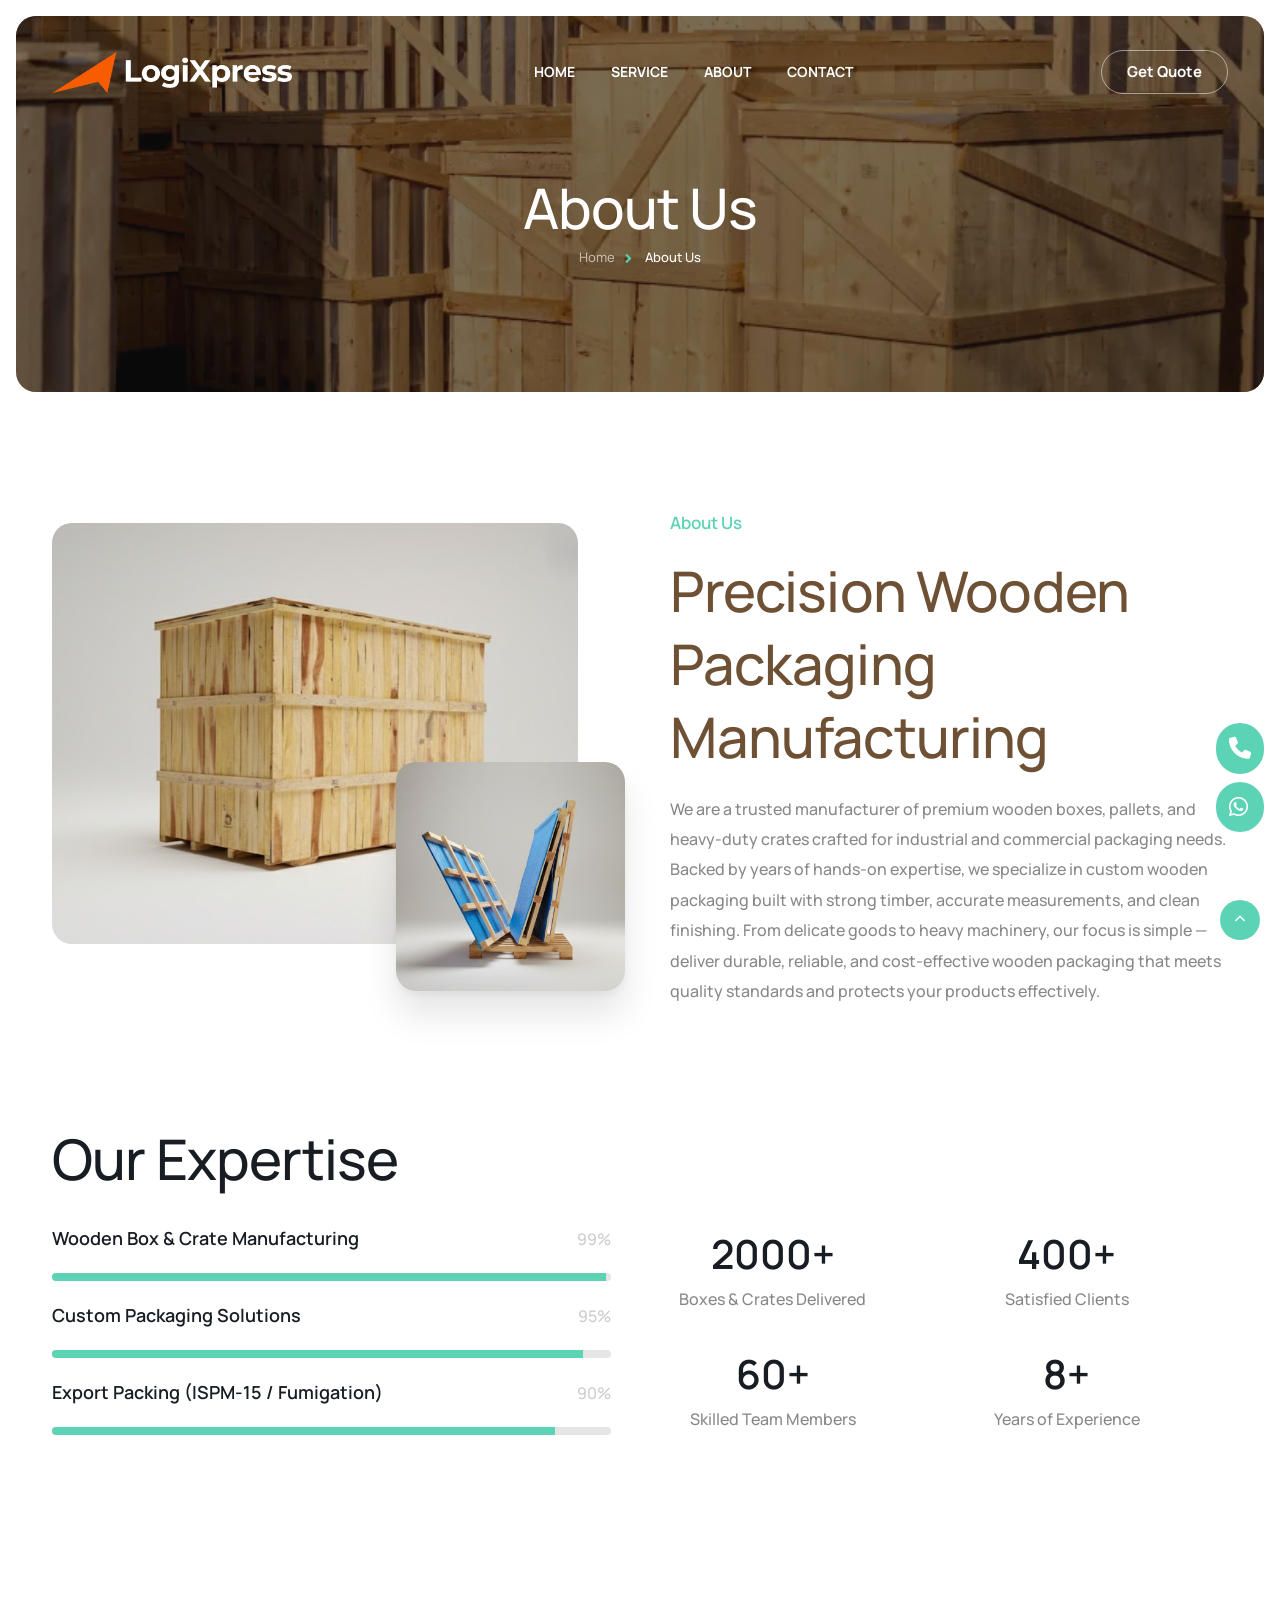
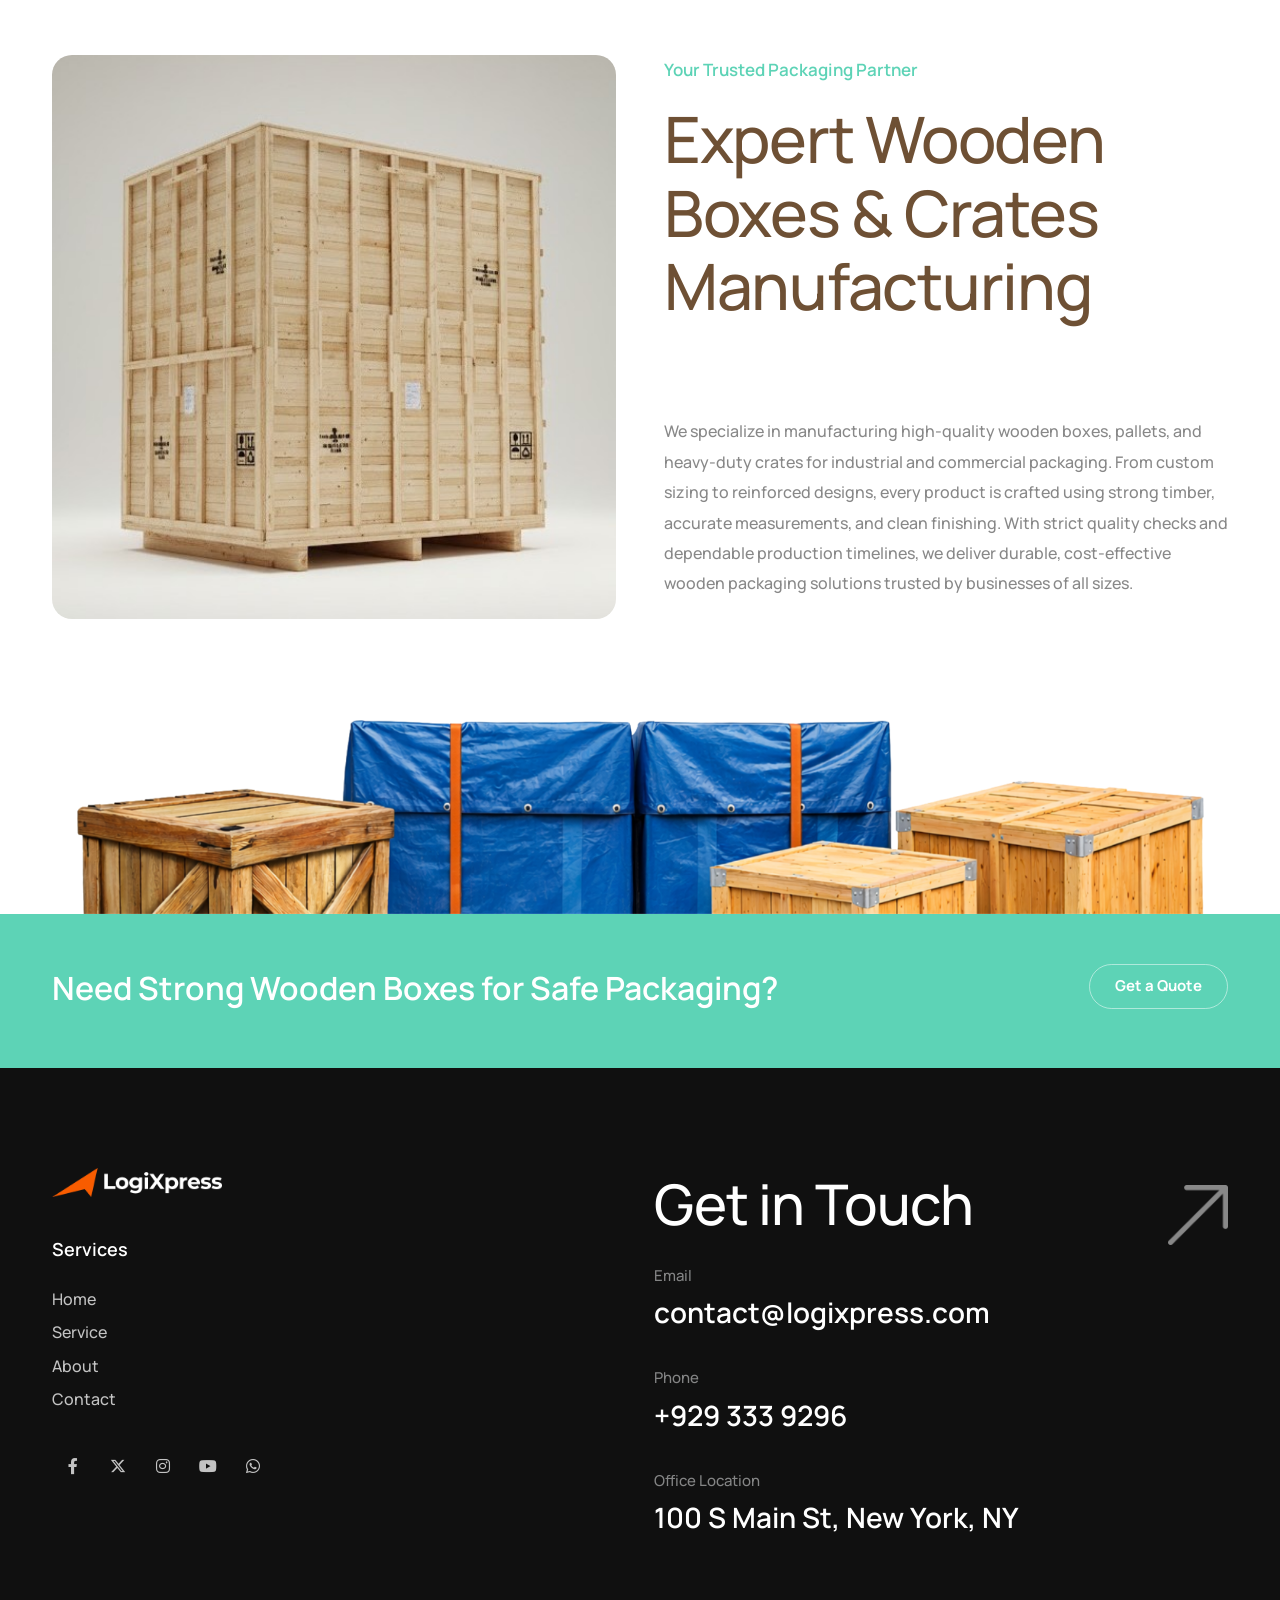
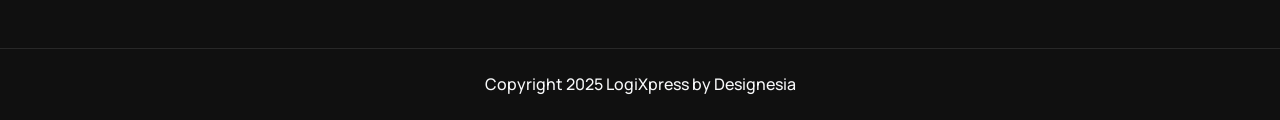
==== commit 08a153f5: "issues resolved" ====
--- a/about.html
+++ b/about.html
@@ -2,13 +2,18 @@
 <html lang="en">
 
 <head>
-    <title>LogiXpress - Transportation, Cargo & Logistics HTML Template</title>
+    <title>About Strongwood | Trusted Wooden Packaging Manufacturer</title>
     <link rel="icon" href="images/icon.webp" type="image/gif" sizes="16x16">
     <meta content="text/html;charset=utf-8" http-equiv="Content-Type">
     <meta content="width=device-width, initial-scale=1.0" name="viewport">
-    <meta content="LogiXpress - Transportation, Cargo & Logistics HTML Template" name="description">
-    <meta content="" name="keywords">
-    <meta content="" name="author">
+    <meta
+        content="Learn about Strongwood — a reliable manufacturer of wooden crates, pallets, and custom wooden boxes built with precision, quality timber, and strong finishing.
+Meta Keywords: about strongwood, wooden packaging company, wooden crate maker, custom wooden box manufacturer, industrial packaging manufacturer"
+        name="description">
+    <meta name="keywords"
+        content="about strongwood, wooden packaging company, wooden packaging manufacturer india, wooden box making company, wooden crate making company, experienced wooden packaging manufacturer, quality wooden crates, custom wooden packing solutions, industrial packaging manufacturer">
+
+    <meta name="robots" content="index, follow">
     <!-- CSS Files
     ================================================== -->
     <link href="css/bootstrap.min.css" rel="stylesheet" type="text/css" id="bootstrap">
@@ -23,6 +28,15 @@
 
 <body>
     <div id="wrapper">
+        <div class="widgets">
+            <a href="tel:+917383190723">
+                <i class="fa-regular fa-phone"></i>
+            </a>
+            <a href="https://wa.me/917383190723">
+                <i class="fa-brands fa-whatsapp"></i>
+            </a>
+        </div>
+
         <a href="#" id="back-to-top"></a>
 
         <!-- page preloader begin -->
@@ -56,8 +70,7 @@
                             </div>
                             <div class="de-flex-col">
                                 <div class="menu_side_area">
-                                    <a href="contact.html" class="btn-main btn-line fx-slide"><span>Book
-                                            Shipment</span></a>
+                                    <a href="contact.html" class="btn-main btn-line fx-slide"><span>Get Quote</span></a>
                                     <span id="menu-btn"></span>
                                 </div>
 
@@ -110,17 +123,17 @@
                             <div class="ps-lg-3">
                                 <div class="subtitle id-color wow fadeInUp" data-wow-delay=".2s"
                                     style="color: #5DD3B6;">About Us</div>
-                                <h2 class="split" style="color: #6E5034;">Strong Packaging, Safe Shipping Worldwide</h2>
+                                <h2 class="split" style="color: #6E5034;">Precision Wooden Packaging Manufacturing</h2>
                                 <p class="mb-0 wow fadeInUp" data-wow-delay=".6s">
-                                    We are a trusted manufacturer of high-quality wooden boxes, pallets, and shipping
-                                    crates designed to protect
-                                    goods during storage and transportation. With years of experience in industrial
-                                    packaging, we specialize in
-                                    custom-built wooden packaging solutions for domestic and export shipments. From
-                                    fragile items to heavy machinery,
-                                    our mission is simple — deliver strong, reliable, and cost-effective wooden
-                                    packaging that keeps your products
-                                    safe at every step.
+                                    We are a trusted manufacturer of premium wooden boxes, pallets, and heavy-duty
+                                    crates crafted for industrial and
+                                    commercial packaging needs. Backed by years of hands-on expertise, we specialize in
+                                    custom wooden packaging built
+                                    with strong timber, accurate measurements, and clean finishing. From delicate goods
+                                    to heavy machinery, our focus
+                                    is simple — deliver durable, reliable, and cost-effective wooden packaging that
+                                    meets quality standards and
+                                    protects your products effectively.
                                 </p>
                             </div>
                         </div>
@@ -142,7 +155,7 @@
                                 </div>
 
                                 <div class="skill-bar style-2">
-                                    <h5>CCustom Packaging Solutions</h5>
+                                    <h5>Custom Packaging Solutions</h5>
                                     <div class="de-progress">
                                         <div class="value"></div>
                                         <div class="progress-bar" data-value="95%">
@@ -222,19 +235,19 @@
                                 <div class="subtitle id-color wow fadeInUp" data-wow-delay=".2s"
                                     style="color: #5DD3B6;">Your Trusted Packaging Partner</div>
                                 <h1 class="split" data-wow-delay=".4s" style="color: #6E5034;">Expert Wooden Boxes &
-                                    Crates, Built for Safe Shipping Worldwide</h1>
+                                    Crates Manufacturing</h1>
 
                                 <div class="abs ol-lg-12 pos-sm-relative bottom-0">
-                                    <!-- <div class="d-flex align-items-center justify-content-between border-bottom pb-4 mb-4 c wow fadeInUp"
-                                        data-wow-delay=".9s">
-                                    </div> -->
-                                    <p>We specialize in manufacturing durable wooden boxes, pallets, and export-grade
-                                        shipping crates for industrial and commercial packaging needs. From custom
-                                        sizing to heavy-duty protection, our solutions ensure safe handling, secure
-                                        transportation, and damage-free delivery. With quality wood, precise finishing,
-                                        and reliable production timelines, we provide strong and cost-effective
-                                        packaging for businesses of all sizes.</p>
-
+                                    <p>
+                                        We specialize in manufacturing high-quality wooden boxes, pallets, and
+                                        heavy-duty crates for industrial and
+                                        commercial packaging. From custom sizing to reinforced designs, every product is
+                                        crafted using strong timber,
+                                        accurate measurements, and clean finishing. With strict quality checks and
+                                        dependable production timelines,
+                                        we deliver durable, cost-effective wooden packaging solutions trusted by
+                                        businesses of all sizes.
+                                    </p>
                                 </div>
                             </div>
                         </div>
@@ -256,18 +269,19 @@
                 <div class="container">
                     <div class="row g-4">
                         <div class="col-md-9">
-                            <h3 class="mb-0 fs-32 split">Ready to Protect Your Cargo for Shipping?</h3>
+                            <h3 class="mb-0 fs-32 split">Need Strong Wooden Boxes for Safe Packaging?</h3>
                         </div>
                         <div class="col-lg-3 text-lg-end">
                             <a class="btn-main fx-slide btn-line wow fadeInRight" data-wow-delay=".2s"
-                                href="booking.html"><span>Book Shipment</span></a>
+                                href="contact.html"><span>Get a Quote</span></a>
                         </div>
                     </div>
                 </div>
             </section>
 
+
         </div>
-        
+
         <footer class="text-light section-dark">
             <div class="container">
                 <div class="row g-4 justify-content-between">
--- a/css/style.css
+++ b/css/style.css
@@ -628,6 +628,55 @@
   color: rgba(255, 255, 255, 1.0);
 }
 
+.widgets {
+  position: fixed;
+  bottom: 68px;
+  right: 16px;
+  display: flex;
+  flex-direction: column;
+  gap: 8px;
+  z-index: 99999;
+}
+
+.widgets a {
+  font-size: 22px;
+  padding: 10px 13px;
+  border-radius: 100vh;
+  color: white;
+  background-color: #5DD3B6;
+
+  &:hover {
+    color: white !important;
+  }
+}
+
+.widgets a i {
+  animation: shake 1s infinite;
+  animation-delay: 3s;
+}
+
+@keyframes shake {
+  0% {
+    transform: rotate(0deg);
+  }
+
+  25% {
+    transform: rotate(-10deg);
+  }
+
+  50% {
+    transform: rotate(10deg);
+  }
+
+  75% {
+    transform: rotate(-5deg);
+  }
+
+  100% {
+    transform: rotate(0deg);
+  }
+}
+
 
 #subheader.text-light .crumb {
   color: #fff;
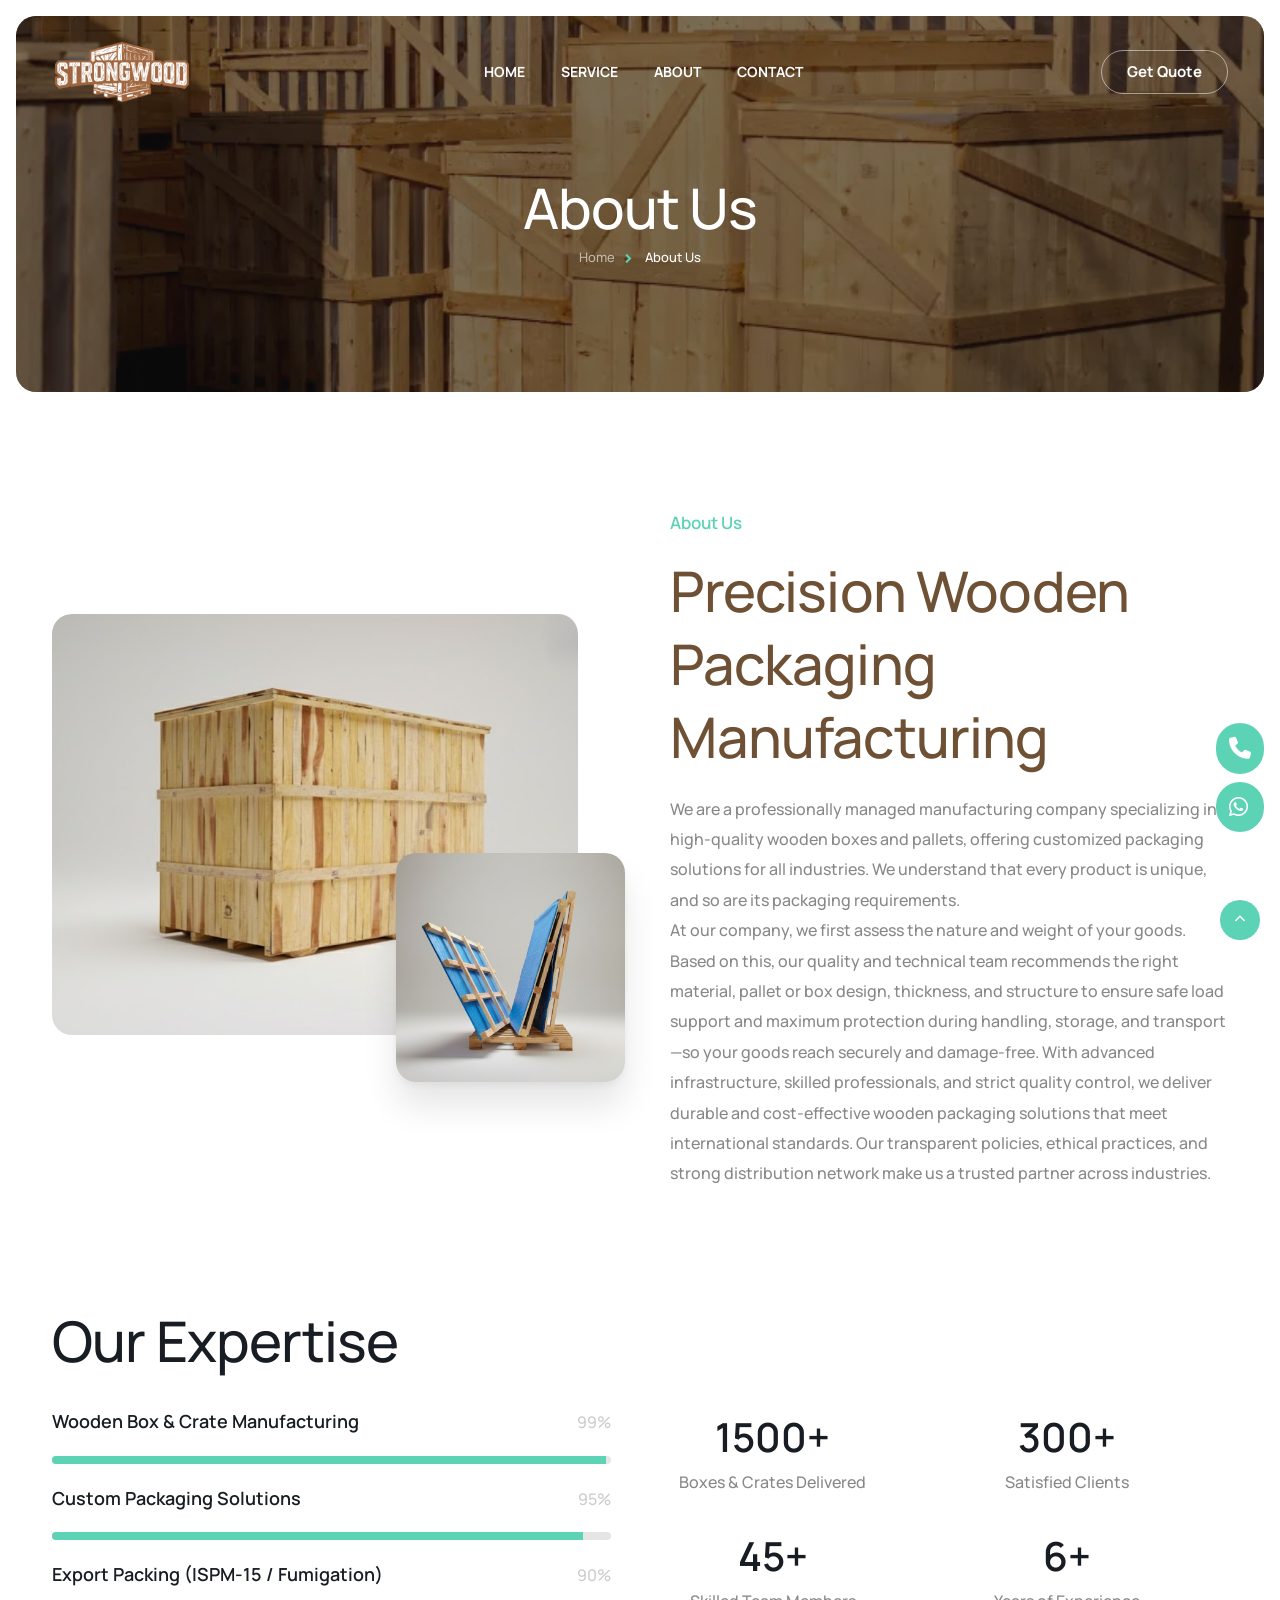
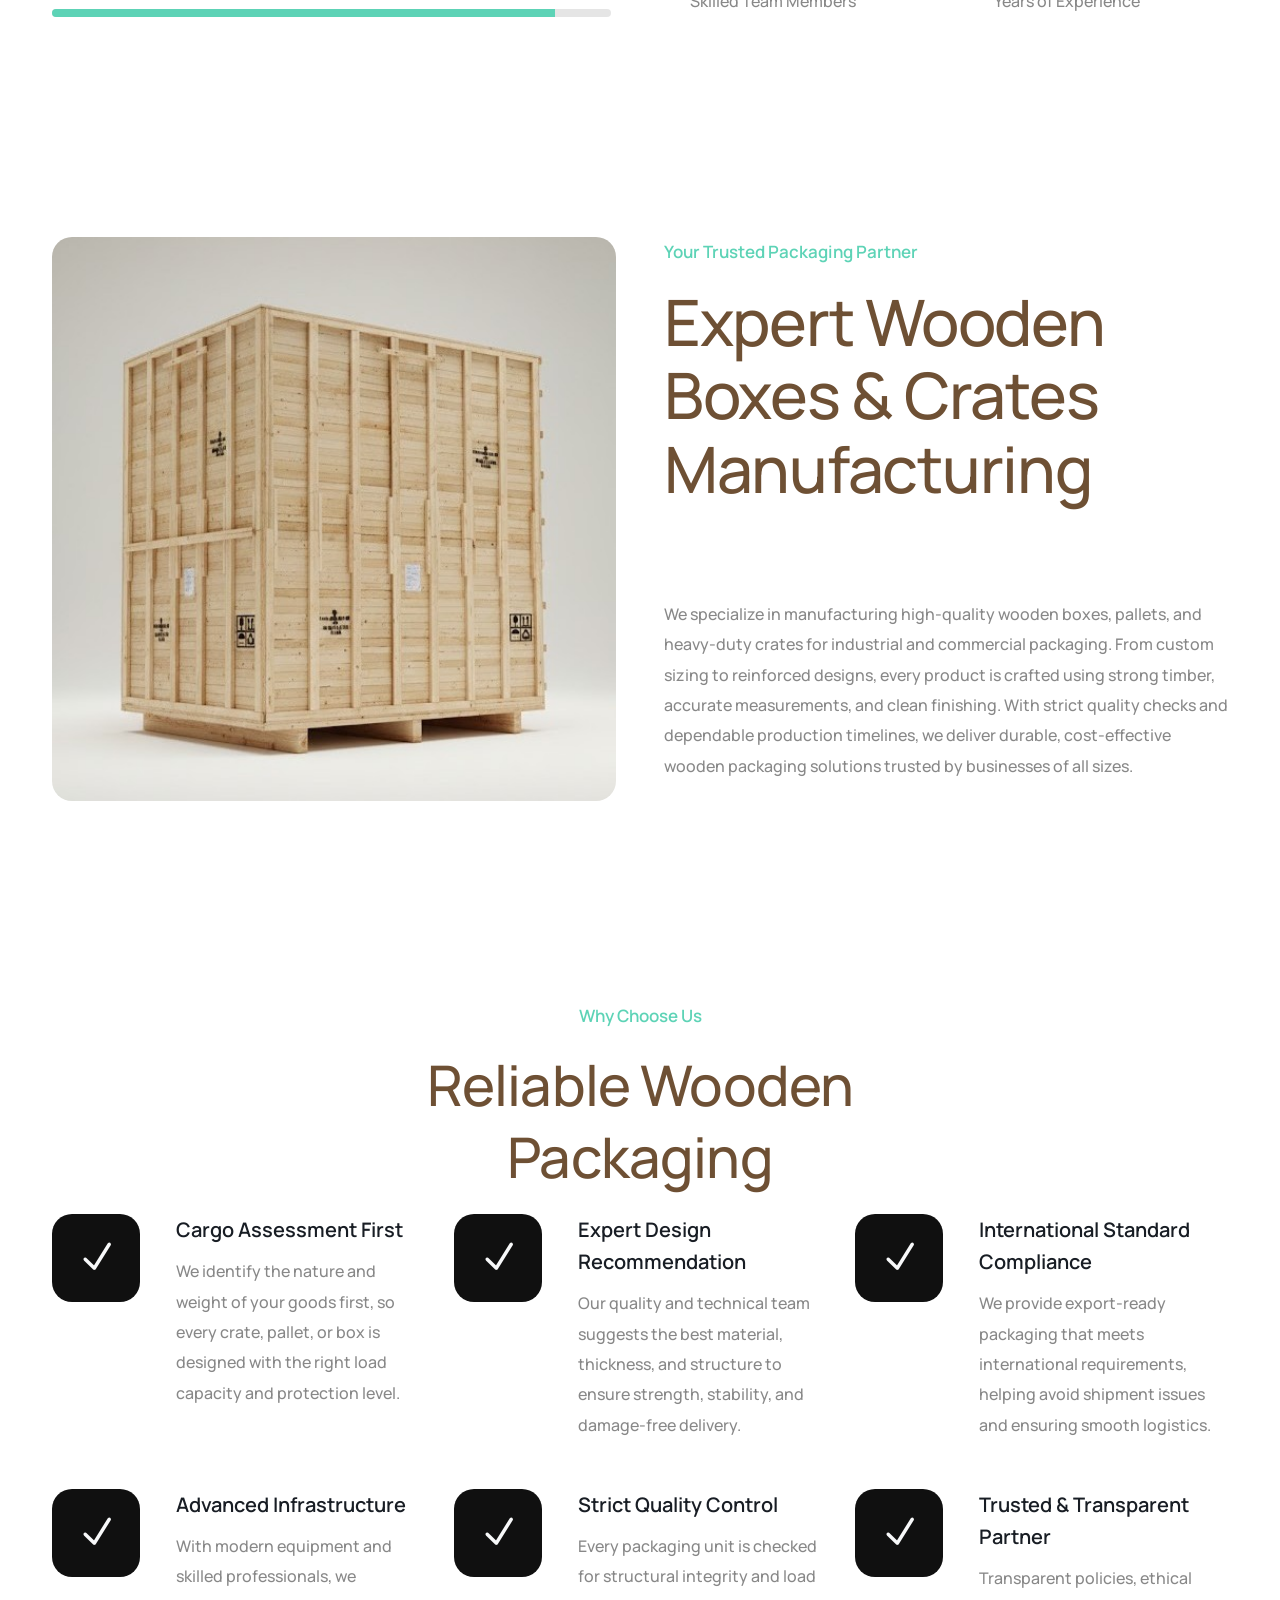
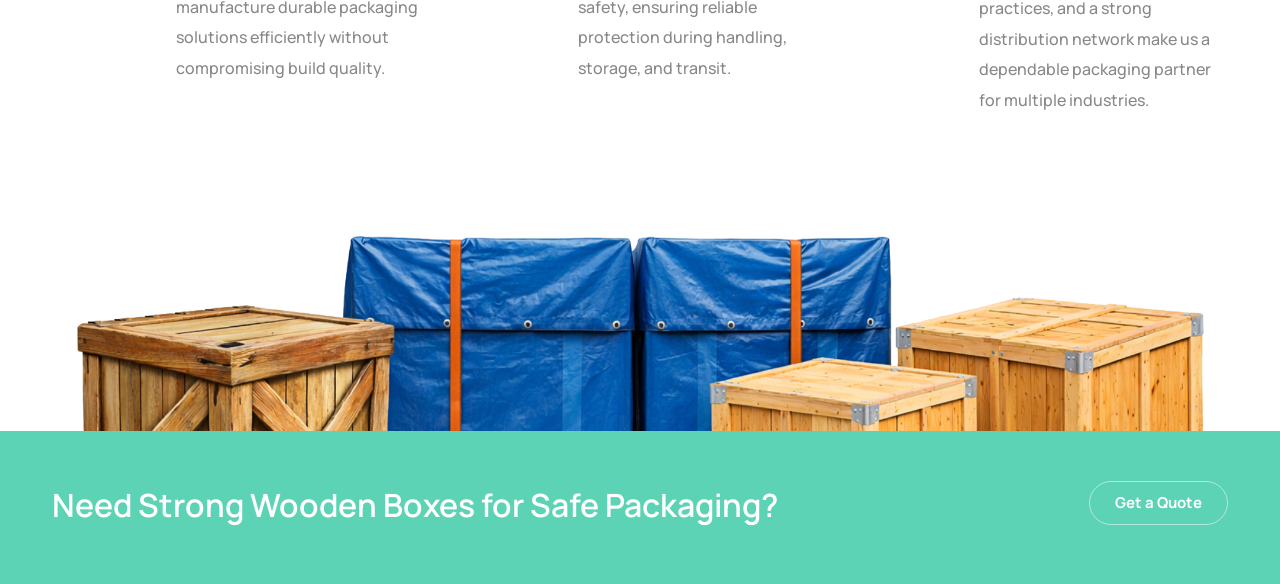
==== commit df36ce38: "final update" ====
--- a/about.html
+++ b/about.html
@@ -3,7 +3,7 @@
 
 <head>
     <title>About Strongwood | Trusted Wooden Packaging Manufacturer</title>
-    <link rel="icon" href="images/icon.webp" type="image/gif" sizes="16x16">
+    <link rel="icon" href="images/favicon.png" type="image/gif" sizes="16x16">
     <meta content="text/html;charset=utf-8" http-equiv="Content-Type">
     <meta content="width=device-width, initial-scale=1.0" name="viewport">
     <meta
@@ -29,10 +29,10 @@
 <body>
     <div id="wrapper">
         <div class="widgets">
-            <a href="tel:+917383190723">
+            <a href="tel:+919876543210">
                 <i class="fa-regular fa-phone"></i>
             </a>
-            <a href="https://wa.me/917383190723">
+            <a href="https://wa.me/919876543210">
                 <i class="fa-brands fa-whatsapp"></i>
             </a>
         </div>
@@ -46,14 +46,14 @@
             <div class="container">
                 <div class="row">
                     <div class="col-md-12">
-                        <div class="de-flex sm-pt10">
+                        <div class="de-flex">
                             <div class="de-flex-col">
                                 <!-- logo begin -->
                                 <div id="logo">
                                     <a href="index.html">
-                                        <img class="logo-main" src="images/logo-white.webp" alt="">
-                                        <img class="logo-scroll" src="images/logo-white.webp" alt="">
-                                        <img class="logo-mobile" src="images/logo-white.webp" alt="">
+                                        <img class="logo-main" src="images/logo.png" style="max-width: 140px;" alt="">
+                                        <img class="logo-scroll" src="images/logo.png" style="max-width: 140px;" alt="">
+                                        <img class="logo-mobile" src="images/logo.png" style="max-width: 140px;" alt="">
                                     </a>
                                 </div>
                                 <!-- logo end -->
@@ -62,7 +62,7 @@
                                 <!-- mainemenu begin -->
                                 <ul id="mainmenu">
                                     <li><a class="menu-item" href="index.html">Home</a></li>
-                                    <li><a class="menu-item" href="service-single.html">Service</a></li>
+                                    <li><a class="menu-item" href="service.html">Service</a></li>
                                     <li><a class="menu-item" href="about.html">About</a></li>
                                     <li><a class="menu-item" href="contact.html">Contact</a></li>
                                 </ul>
@@ -125,15 +125,21 @@
                                     style="color: #5DD3B6;">About Us</div>
                                 <h2 class="split" style="color: #6E5034;">Precision Wooden Packaging Manufacturing</h2>
                                 <p class="mb-0 wow fadeInUp" data-wow-delay=".6s">
-                                    We are a trusted manufacturer of premium wooden boxes, pallets, and heavy-duty
-                                    crates crafted for industrial and
-                                    commercial packaging needs. Backed by years of hands-on expertise, we specialize in
-                                    custom wooden packaging built
-                                    with strong timber, accurate measurements, and clean finishing. From delicate goods
-                                    to heavy machinery, our focus
-                                    is simple — deliver durable, reliable, and cost-effective wooden packaging that
-                                    meets quality standards and
-                                    protects your products effectively.
+                                    We are a professionally managed manufacturing company specializing in high-quality
+                                    wooden boxes and pallets, offering customized packaging solutions for all
+                                    industries. We understand that every product is unique, and so are its packaging
+                                    requirements.
+                                </p>
+                                <p class="mb-0 wow fadeInUp" data-wow-delay=".6s">
+                                    At our company, we first assess the nature and weight of your goods. Based on this,
+                                    our quality and technical team recommends the right material, pallet or box design,
+                                    thickness, and structure to ensure safe load support and maximum protection during
+                                    handling, storage, and transport—so your goods reach securely and damage-free.
+
+                                    With advanced infrastructure, skilled professionals, and strict quality control, we
+                                    deliver durable and cost-effective wooden packaging solutions that meet
+                                    international standards. Our transparent policies, ethical practices, and strong
+                                    distribution network make us a trusted partner across industries.
                                 </p>
                             </div>
                         </div>
@@ -255,6 +261,90 @@
                 </div>
             </section>
 
+            <section id="section-why-choose-us" class="relative mx-3 rounded-1 overflow-hidden">
+                <!-- <div class="gradient-edge-top color h-50 op-2"></div> -->
+                <div class="container">
+                    <div class="row g-4 justify-content-center">
+                        <div class="col-lg-7 text-center">
+                            <div class="subtitle wow fadeInUp" style="color: #5DD3B6;">Why Choose Us</div>
+                            <h2 class="split" data-wow-delay=".2s" style="color: #6E5034;">Reliable Wooden Packaging
+                            </h2>
+                        </div>
+                    </div>
+
+                    <div class="row g-4">
+
+                        <div class="col-lg-4 col-md-6 wow fadeInUp">
+                            <div class="relative">
+                                <i class="abs fs-40 p-4 bg-dark icon_check rounded-1 text-light"></i>
+                                <div class="ps-100 ms-4">
+                                    <h4>Cargo Assessment First</h4>
+                                    <p>We identify the nature and weight of your goods first, so every crate, pallet, or
+                                        box is designed with the right load capacity and protection level.</p>
+                                </div>
+                            </div>
+                        </div>
+
+                        <div class="col-lg-4 col-md-6 wow fadeInUp">
+                            <div class="relative">
+                                <i class="abs fs-40 p-4 bg-dark icon_check rounded-1 text-light"></i>
+                                <div class="ps-100 ms-4">
+                                    <h4>Expert Design Recommendation</h4>
+                                    <p>Our quality and technical team suggests the best material, thickness, and
+                                        structure to ensure strength, stability, and damage-free delivery.</p>
+                                </div>
+                            </div>
+                        </div>
+
+                        <div class="col-lg-4 col-md-6 wow fadeInUp">
+                            <div class="relative">
+                                <i class="abs fs-40 p-4 bg-dark icon_check rounded-1 text-light"></i>
+                                <div class="ps-100 ms-4">
+                                    <h4>International Standard Compliance</h4>
+                                    <p>We provide export-ready packaging that meets international requirements, helping
+                                        avoid shipment issues and ensuring smooth logistics.</p>
+                                </div>
+                            </div>
+                        </div>
+
+                        <div class="col-lg-4 col-md-6 wow fadeInUp">
+                            <div class="relative">
+                                <i class="abs fs-40 p-4 bg-dark icon_check rounded-1 text-light"></i>
+                                <div class="ps-100 ms-4">
+                                    <h4>Advanced Infrastructure</h4>
+                                    <p>With modern equipment and skilled professionals, we manufacture durable packaging
+                                        solutions efficiently without compromising build quality.</p>
+                                </div>
+                            </div>
+                        </div>
+
+                        <div class="col-lg-4 col-md-6 wow fadeInUp">
+                            <div class="relative">
+                                <i class="abs fs-40 p-4 bg-dark icon_check rounded-1 text-light"></i>
+                                <div class="ps-100 ms-4">
+                                    <h4>Strict Quality Control</h4>
+                                    <p>Every packaging unit is checked for structural integrity and load safety,
+                                        ensuring reliable protection during handling, storage, and transit.</p>
+                                </div>
+                            </div>
+                        </div>
+
+                        <div class="col-lg-4 col-md-6 wow fadeInUp">
+                            <div class="relative">
+                                <i class="abs fs-40 p-4 bg-dark icon_check rounded-1 text-light"></i>
+                                <div class="ps-100 ms-4">
+                                    <h4>Trusted & Transparent Partner</h4>
+                                    <p>Transparent policies, ethical practices, and a strong distribution network make
+                                        us a dependable packaging partner for multiple industries.</p>
+                                </div>
+                            </div>
+                        </div>
+
+                    </div>
+                </div>
+            </section>
+
+
             <section class="p-0 overflow-hidden" aria-label="section">
                 <div class="container">
                     <div class="row">
@@ -265,6 +355,7 @@
                 </div>
             </section>
 
+
             <section class="bg-color text-light pt-50 pb-50" style="background-color: #5DD3B6;">
                 <div class="container">
                     <div class="row g-4">
@@ -282,7 +373,7 @@
 
         </div>
 
-        <footer class="text-light section-dark">
+        <!-- <footer class="text-light section-dark">
             <div class="container">
                 <div class="row g-4 justify-content-between">
                     <div class="col-md-6">
@@ -294,14 +385,14 @@
                                     <h5>Services</h5>
                                     <ul>
                                         <li><a href="index.html">Home</a></li>
-                                        <li><a href="service-single.html">Service</a></li>
+                                        <li><a href="service.html">Service</a></li>
                                         <li><a href="about.html">About</a></li>
                                         <li><a href="contact.html">Contact</a></li>
                                     </ul>
                                 </div>
                             </div>
 
-                            <!-- <div class="col-md-6">
+                            <div class="col-md-6">
                                 <div class="widget">
                                     <h5>Company</h5>
                                     <ul>
@@ -313,7 +404,7 @@
                                         <li><a href="contact.html">Contact</a></li>
                                     </ul>
                                 </div>
-                            </div> -->
+                            </div>
                         </div>
 
 
@@ -361,7 +452,7 @@
                     </div>
                 </div>
             </div>
-        </footer>
+        </footer> -->
     </div>
 
     <!-- overlay content begin -->
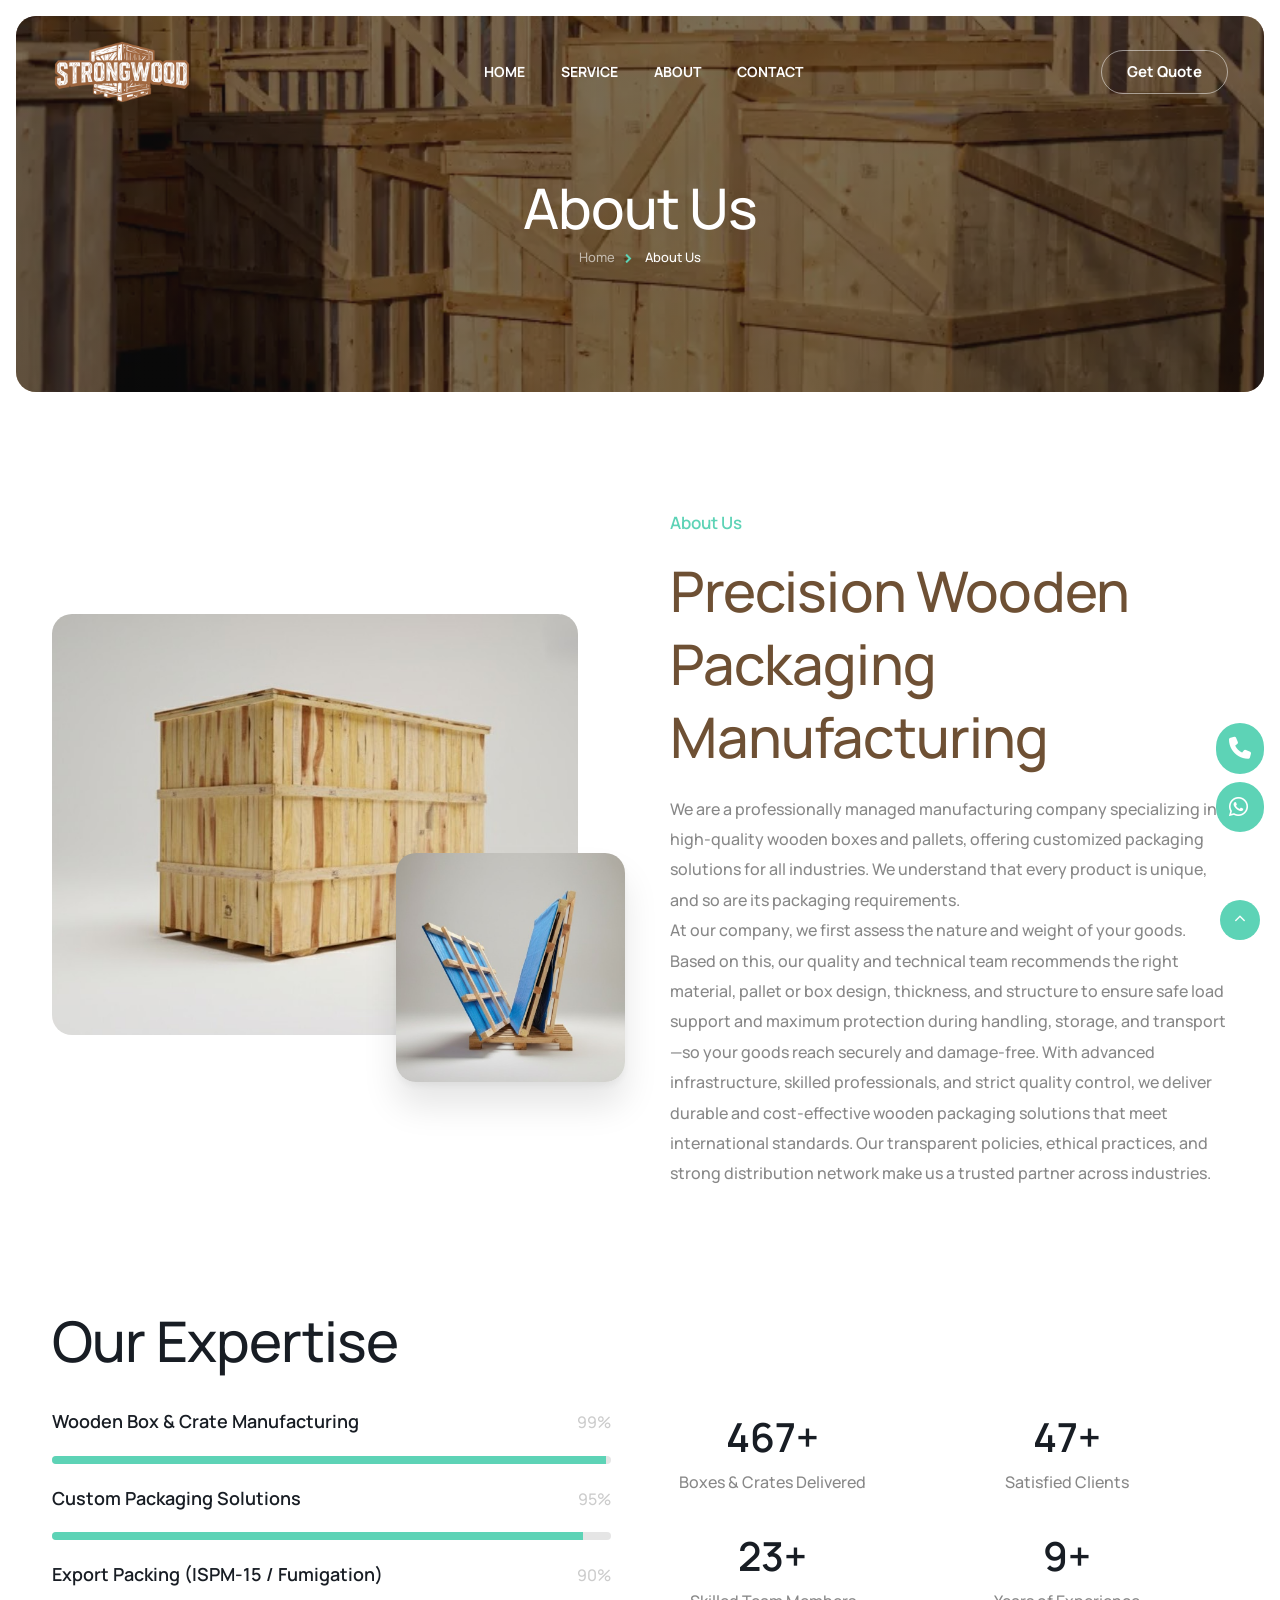
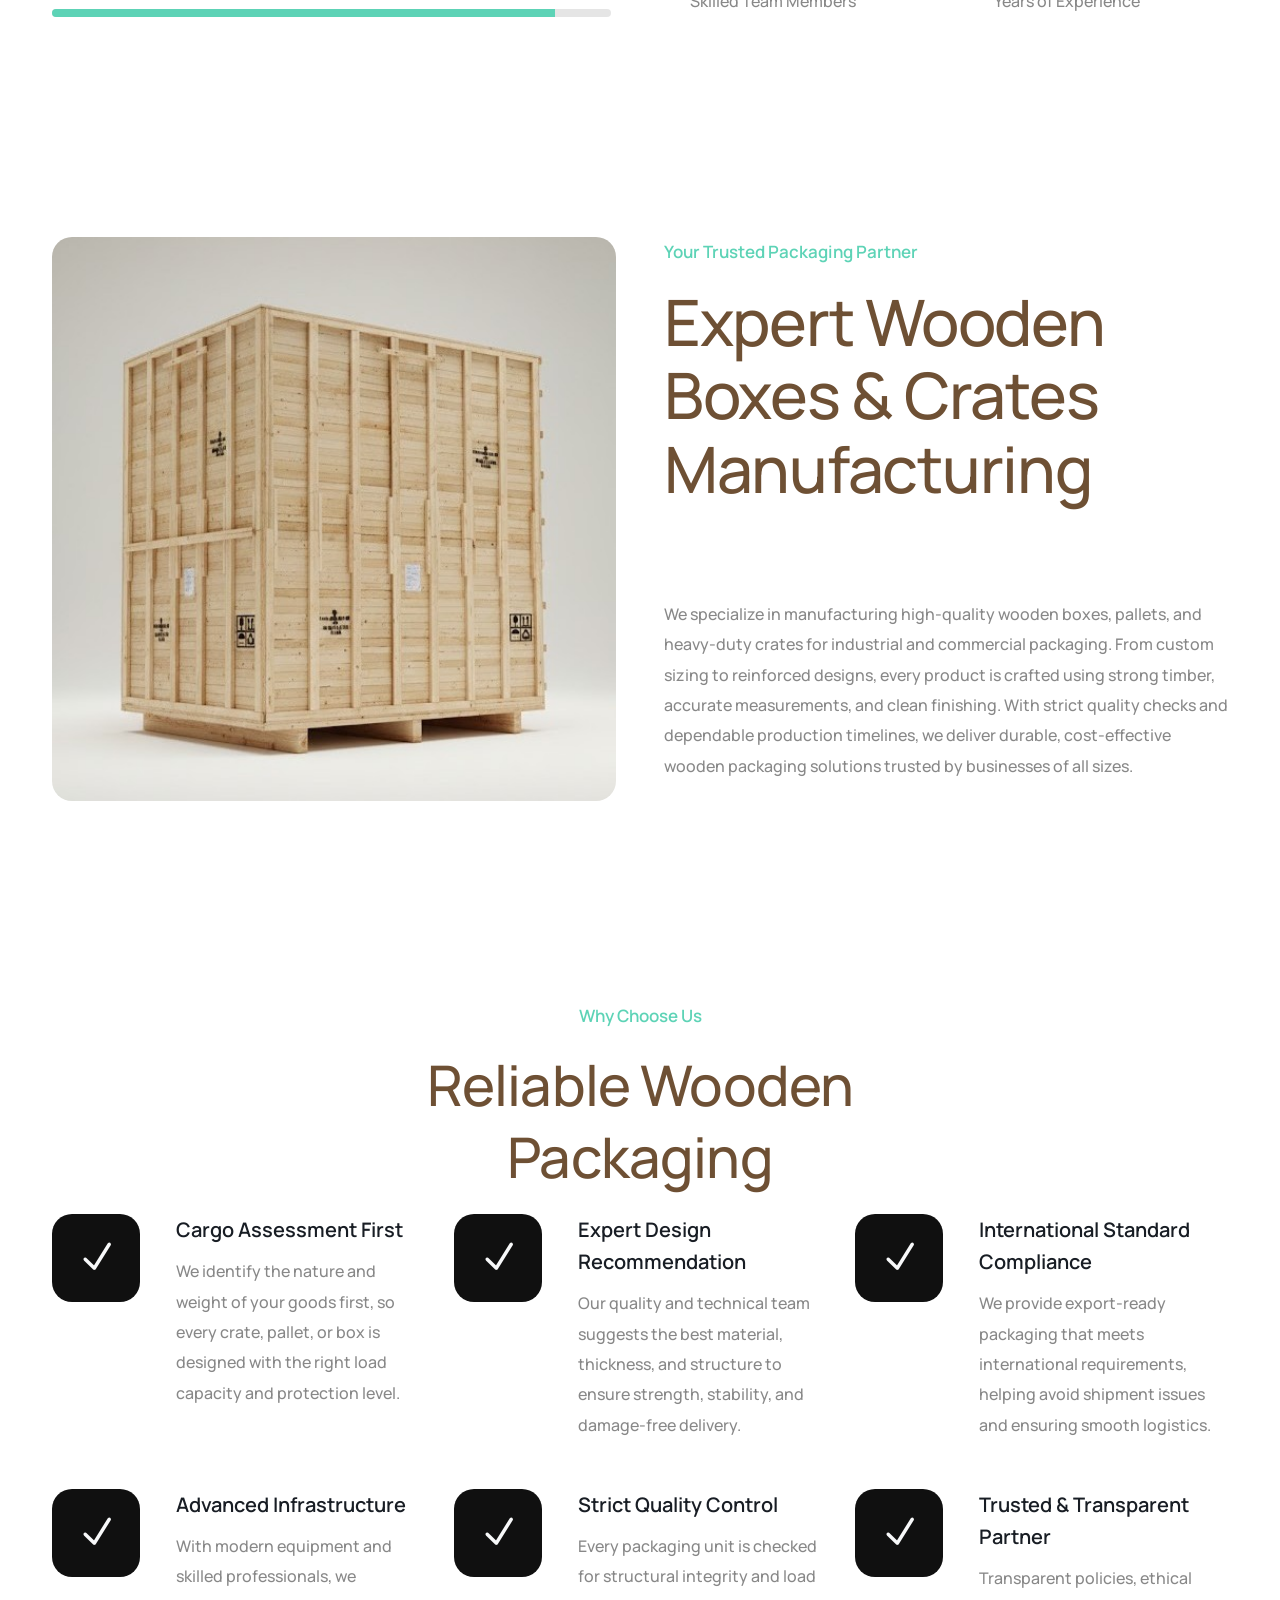
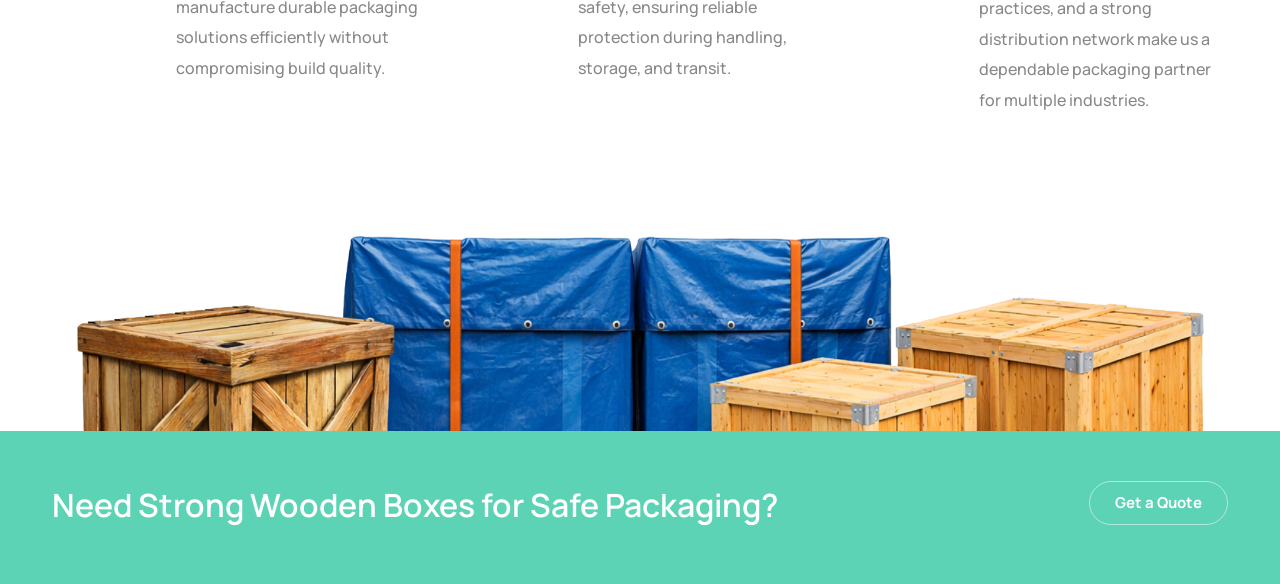
==== commit 419f0dec: "finalized" ====
--- a/about.html
+++ b/about.html
@@ -184,21 +184,21 @@
                                 <div class="row g-4">
                                     <div class="col-md-6 text-center">
                                         <div class="de_count wow fadeInRight" data-wow-delay=".0s">
-                                            <h3 class="fs-40 mb-0"><span class="timer" data-to="5000"
+                                            <h3 class="fs-40 mb-0"><span class="timer" data-to="1000"
                                                     data-speed="3000">0</span>+</h3>
                                             Boxes & Crates Delivered
                                         </div>
                                     </div>
                                     <div class="col-md-6 text-center">
                                         <div class="de_count wow fadeInRight" data-wow-delay=".2s">
-                                            <h3 class="fs-40 mb-0"><span class="timer" data-to="1000"
+                                            <h3 class="fs-40 mb-0"><span class="timer" data-to="100"
                                                     data-speed="3000">0</span>+</h3>
                                             Satisfied Clients
                                         </div>
                                     </div>
                                     <div class="col-md-6 text-center">
                                         <div class="de_count wow fadeInRight" data-wow-delay=".4s">
-                                            <h3 class="fs-40 mb-0"><span class="timer" data-to="150"
+                                            <h3 class="fs-40 mb-0"><span class="timer" data-to="50"
                                                     data-speed="3000">0</span>+</h3>
                                             Skilled Team Members
                                         </div>
